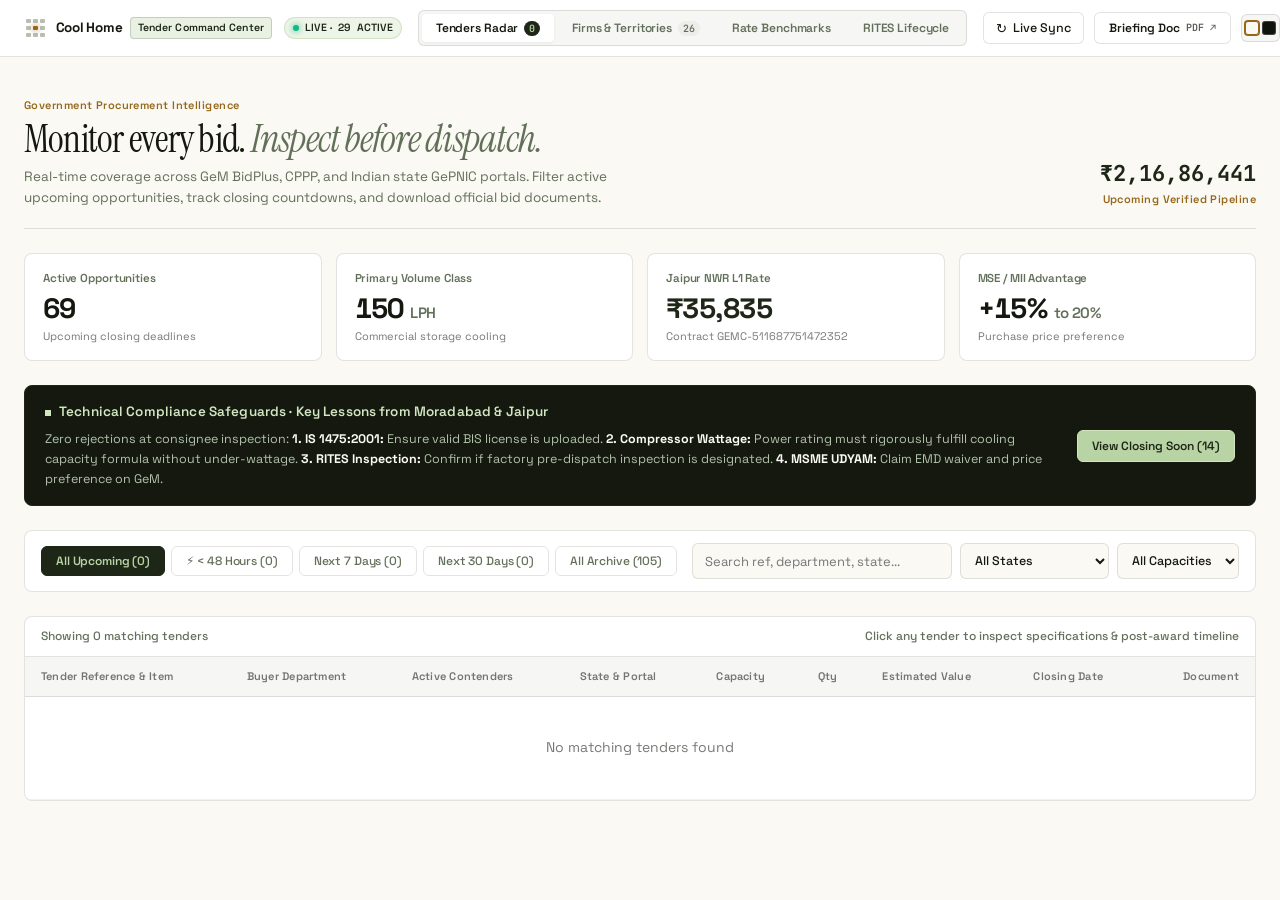
==== index.html @ cd1987ab "feat: add Americ, Sunrise, Sunrian, Thor, Hiance, and Bluescent OEM competitor profiles and awards" ====
<!doctype html>
<html lang="en" data-theme="light">
<head>
<meta charset="utf-8">
<meta name="viewport" content="width=device-width, initial-scale=1">
<title>Fresco Casa · Water Cooler Tender & Competitor Command Center</title>
<link rel="preconnect" href="https://fonts.googleapis.com">
<link rel="preconnect" href="https://fonts.gstatic.com" crossorigin>
<link href="https://fonts.googleapis.com/css2?family=Instrument+Serif:ital@0;1&family=JetBrains+Mono:wght@400;500;600;700&family=Space+Grotesk:wght@300;400;500;600;700&display=swap" rel="stylesheet">
<style>
:root {
  --forest-950: #14180f;
  --forest: #1e2618;
  --forest-accent: #27341e;
  --sage: #b8d4a4;
  --sage-bright: #d2e6c2;
  --sage-dim: #8fb07c;
  --paper: #faf9f4;
  --card: #ffffff;
  --ink-paper: #14180f;
  --grey-paper: #627059;
  --amber: #96671a;
  --amber-warm: #b88224;
  
  --surface: var(--paper);
  --panel: var(--card);
  --panel-elevated: #f4f3ec;
  --inset: rgba(27, 32, 21, 0.04);
  --ink: var(--ink-paper);
  --grey: var(--grey-paper);
  --faint: rgba(20, 24, 15, 0.58);
  --hairline: rgba(27, 32, 21, 0.12);
  --hairline-soft: rgba(27, 32, 21, 0.06);
  --solid: var(--forest);
  --on-solid: var(--sage);
  --accent: var(--sage);
  --on-accent: var(--forest);
  --attention: var(--amber);
  
  --font-sans: 'Space Grotesk', system-ui, -apple-system, sans-serif;
  --font-mono: 'JetBrains Mono', ui-monospace, monospace;
  --font-serif: 'Instrument Serif', Georgia, serif;
}

[data-theme="dark"] {
  --deep-0: #0e130c;
  --deep-1: #151b12;
  --deep-2: #1b2217;
  --ink-dark: #faf9f4;
  --grey-dark: #b2c2ab;
  
  --surface: var(--deep-0);
  --panel: var(--deep-1);
  --panel-elevated: var(--deep-2);
  --inset: rgba(250, 249, 244, 0.04);
  --ink: var(--ink-dark);
  --grey: var(--grey-dark);
  --faint: rgba(250, 249, 244, 0.60);
  --hairline: rgba(184, 212, 164, 0.15);
  --hairline-soft: rgba(184, 212, 164, 0.08);
  --solid: var(--sage-bright);
  --on-solid: var(--forest-950);
  --accent: var(--sage);
  --on-accent: var(--forest);
}

* { box-sizing: border-box; margin: 0; padding: 0; }
html {
  -webkit-text-size-adjust: 100%;
}
body {
  background: var(--surface);
  color: var(--ink);
  font-family: var(--font-sans);
  font-size: 14px;
  line-height: 1.55;
  -webkit-font-smoothing: antialiased;
  -moz-osx-font-smoothing: grayscale;
}

.mono { font-family: var(--font-mono); }
.serif { font-family: var(--font-serif); }
.num { font-variant-numeric: tabular-nums; }

/* Top Header Rail */
.rail {
  display: flex;
  align-items: center;
  justify-content: space-between;
  min-height: 56px;
  padding: 10px 24px;
  background: var(--panel);
  border-bottom: 1px solid var(--hairline);
  position: sticky;
  top: 0;
  z-index: 40;
  gap: 16px;
}
.rail-left {
  display: flex;
  align-items: center;
  gap: 12px;
  flex-shrink: 0;
}
.brand {
  display: inline-flex;
  align-items: center;
  gap: 9px;
  text-decoration: none;
  color: inherit;
}
.cluster {
  display: grid;
  grid-template-columns: repeat(3, 4.5px);
  grid-template-rows: repeat(3, 4.5px);
  gap: 2.5px;
  padding: 2px;
}
.cluster i {
  display: block;
  width: 4.5px;
  height: 4.5px;
  background: var(--grey);
  border-radius: 1px;
  opacity: 0.45;
}
.cluster i.hot {
  background: var(--amber);
  opacity: 1;
  box-shadow: 0 0 6px var(--amber);
}
.brand-headings {
  display: flex;
  align-items: center;
  gap: 7px;
}
.brand-title {
  font-family: var(--font-sans);
  font-weight: 700;
  font-size: 13.5px;
  letter-spacing: -0.015em;
  color: var(--ink);
  white-space: nowrap;
}
.brand-pill {
  font-family: var(--font-sans);
  font-weight: 600;
  font-size: 10.5px;
  color: var(--forest);
  background: rgba(184, 212, 164, 0.32);
  border: 1px solid rgba(30, 38, 24, 0.18);
  padding: 2px 7px;
  border-radius: 4px;
  letter-spacing: 0.01em;
  white-space: nowrap;
}
[data-theme="dark"] .brand-pill {
  color: var(--sage-bright);
  background: rgba(184, 212, 164, 0.15);
  border-color: rgba(184, 212, 164, 0.30);
}
.live-pill {
  display: inline-flex;
  align-items: center;
  gap: 6px;
  font-family: var(--font-sans);
  font-weight: 600;
  font-size: 10.5px;
  color: var(--forest);
  background: rgba(184, 212, 164, 0.25);
  border: 1px solid rgba(184, 212, 164, 0.50);
  padding: 2px 8px;
  border-radius: 12px;
  letter-spacing: 0.02em;
  white-space: nowrap;
}
[data-theme="dark"] .live-pill {
  color: var(--sage-bright);
  background: rgba(184, 212, 164, 0.12);
  border-color: rgba(184, 212, 164, 0.25);
}
.live-dot {
  width: 6px;
  height: 6px;
  border-radius: 50%;
  background: #10B981;
  box-shadow: 0 0 6px #10B981;
  display: inline-block;
  animation: pulse-dot 2s infinite ease-in-out;
}
@keyframes pulse-dot {
  0%, 100% { opacity: 1; transform: scale(1); }
  50% { opacity: 0.4; transform: scale(0.85); }
}

/* Nav Tabs */
.nav-tabs {
  display: flex;
  align-items: center;
  gap: 4px;
  background: var(--inset);
  padding: 3px;
  border: 1px solid var(--hairline);
  border-radius: 6px;
}
.nav-tab {
  padding: 6px 14px;
  font-family: var(--font-sans);
  font-weight: 600;
  font-size: 12px;
  border: none;
  background: transparent;
  color: var(--grey);
  cursor: pointer;
  letter-spacing: -0.01em;
  border-radius: 4px;
  transition: all 0.15s ease;
  white-space: nowrap;
  display: inline-flex;
  align-items: center;
  gap: 6px;
}
.nav-tab:hover {
  color: var(--ink);
}
.nav-tab.active {
  background: var(--panel);
  color: var(--ink);
  box-shadow: 0 1px 3px rgba(0,0,0,0.06);
}
.tab-count {
  font-family: var(--font-mono);
  font-size: 10px;
  padding: 1px 5px;
  border-radius: 10px;
  background: var(--inset);
  color: var(--grey);
  font-weight: 600;
}
.nav-tab.active .tab-count {
  background: var(--solid);
  color: var(--on-solid);
}

.rail-right {
  display: flex;
  align-items: center;
  gap: 10px;
  flex-shrink: 0;
}
.theme-toggle {
  display: inline-flex;
  align-items: center;
  gap: 3px;
  padding: 3px;
  background: var(--inset);
  border: 1px solid var(--hairline);
  border-radius: 6px;
  cursor: pointer;
  height: 28px;
}
.theme-toggle .swatch {
  width: 14px;
  height: 14px;
  border-radius: 3px;
  border: 1px solid transparent;
  transition: all 0.15s ease;
}
.theme-toggle .swatch-light { background: #FAF9F4; border-color: rgba(27,32,21,0.2); }
.theme-toggle .swatch-dark { background: #0E130C; border-color: rgba(250,249,244,0.2); }
[data-theme="light"] .theme-toggle .swatch-light { border-color: var(--amber); box-shadow: 0 0 0 1px var(--amber); }
[data-theme="dark"] .theme-toggle .swatch-dark { border-color: var(--amber); box-shadow: 0 0 0 1px var(--amber); }

/* Main Container */
.container {
  max-width: 1440px;
  margin: 0 auto;
  padding: 24px;
  display: grid;
  gap: 24px;
}

/* Hero Section */
.hero {
  display: flex;
  align-items: flex-end;
  justify-content: space-between;
  border-bottom: 1px solid var(--hairline);
  padding: 16px 0 20px;
  gap: 20px;
}
.hero-copy {
  max-width: 720px;
}
.hero-eyebrow {
  font-family: var(--font-sans);
  font-size: 11px;
  font-weight: 600;
  letter-spacing: 0.04em;
  color: var(--amber);
  margin-bottom: 6px;
  display: flex;
  align-items: center;
  gap: 8px;
}
.eyebrow {
  font-family: var(--font-sans);
  font-size: 11px;
  font-weight: 600;
  letter-spacing: 0.04em;
  color: var(--amber);
}
.headline {
  font-family: var(--font-serif);
  font-weight: 400;
  font-size: clamp(26px, 3.8vw, 38px);
  line-height: 1.12;
  letter-spacing: -0.02em;
  color: var(--ink);
  margin-bottom: 6px;
}
.headline em {
  font-style: italic;
  color: var(--grey);
}
.hero-sub {
  font-family: var(--font-sans);
  font-size: 13.5px;
  color: var(--grey);
  line-height: 1.55;
  max-width: 66ch;
}
.hero-pipeline-box {
  background: var(--panel);
  border: 1px solid var(--hairline);
  padding: 12px 18px;
  border-radius: 8px;
  text-align: right;
  min-width: 200px;
  display: grid;
  gap: 3px;
  flex-shrink: 0;
}
.pipeline-val {
  font-family: var(--font-sans);
  font-size: 22px;
  font-weight: 700;
  letter-spacing: -0.02em;
  color: var(--forest);
}
[data-theme="dark"] .pipeline-val {
  color: var(--sage-bright);
}
.pipeline-label {
  font-family: var(--font-sans);
  font-size: 11px;
  font-weight: 600;
  color: var(--grey);
  letter-spacing: 0.02em;
}

/* KPI Quad */
.kpis {
  display: grid;
  grid-template-columns: repeat(4, 1fr);
  gap: 14px;
}
.kpi {
  background: var(--panel);
  border: 1px solid var(--hairline);
  border-radius: 8px;
  padding: 16px 18px;
  display: grid;
  gap: 5px;
  transition: transform 0.15s ease, border-color 0.15s ease;
}
.kpi:hover {
  border-color: rgba(27, 32, 21, 0.25);
}
[data-theme="dark"] .kpi:hover {
  border-color: rgba(184, 212, 164, 0.35);
}
.kpi-val {
  font-family: var(--font-sans);
  font-weight: 700;
  font-size: clamp(22px, 2.5vw, 28px);
  line-height: 1.1;
  letter-spacing: -0.02em;
  color: var(--ink);
}
.kpi-label {
  font-family: var(--font-sans);
  font-weight: 600;
  font-size: 11.5px;
  color: var(--grey);
  letter-spacing: -0.01em;
}
.kpi-sub {
  font-family: var(--font-sans);
  font-size: 11px;
  color: var(--faint);
  line-height: 1.4;
}

/* Technical Safeguard Band (Field Notes Island) */
.island {
  background: var(--forest-950);
  color: var(--ink-dark);
  border: 1px solid var(--forest);
  border-radius: 8px;
  padding: 16px 20px;
  display: grid;
  grid-template-columns: 1fr auto;
  align-items: center;
  gap: 18px;
}
.island-title {
  font-family: var(--font-sans);
  font-weight: 600;
  font-size: 13.5px;
  letter-spacing: 0.01em;
  color: var(--sage-bright);
  display: flex;
  align-items: center;
  gap: 8px;
}
.island-text {
  font-size: 12.5px;
  color: var(--grey-dark);
  margin-top: 6px;
  line-height: 1.6;
}
.island-text strong {
  color: var(--ink-dark);
}

/* Filter Bar */
.filter-bar {
  display: flex;
  flex-wrap: wrap;
  align-items: center;
  justify-content: space-between;
  gap: 12px;
  background: var(--panel);
  border: 1px solid var(--hairline);
  border-radius: 8px;
  padding: 12px 16px;
}
.chips {
  display: flex;
  flex-wrap: wrap;
  align-items: center;
  gap: 6px;
}
.chip {
  background: transparent;
  border: 1px solid var(--hairline);
  color: var(--grey);
  font-family: var(--font-sans);
  font-weight: 500;
  font-size: 12px;
  padding: 6px 14px;
  border-radius: 6px;
  cursor: pointer;
  letter-spacing: -0.01em;
  transition: all 0.15s ease;
  white-space: nowrap;
}
.chip:hover {
  border-color: var(--ink);
  color: var(--ink);
}
.chip.active {
  background: var(--solid);
  color: var(--on-solid);
  border-color: var(--solid);
  font-weight: 600;
}
.inputs {
  display: flex;
  align-items: center;
  gap: 8px;
}
.search-input {
  height: 36px;
  width: 260px;
  padding: 0 12px;
  font-family: var(--font-sans);
  font-size: 13px;
  border: 1px solid var(--hairline);
  border-radius: 6px;
  background: var(--surface);
  color: var(--ink);
  transition: border-color 0.15s;
}
.search-input:focus {
  outline: none;
  border-color: var(--forest);
  box-shadow: 0 0 0 2px rgba(30, 38, 24, 0.12);
}
.select-input {
  height: 36px;
  padding: 0 10px;
  font-family: var(--font-sans);
  font-size: 12.5px;
  font-weight: 500;
  border: 1px solid var(--hairline);
  border-radius: 6px;
  background: var(--surface);
  color: var(--ink);
}

/* Tables with Mobile Horizontal Scroll */
.table-panel {
  background: var(--panel);
  border: 1px solid var(--hairline);
  border-radius: 8px;
  overflow: hidden;
}
.table-head-info {
  display: flex;
  align-items: center;
  justify-content: space-between;
  padding: 10px 16px;
  border-bottom: 1px solid var(--hairline);
  font-family: var(--font-sans);
  font-weight: 500;
  font-size: 12px;
  color: var(--grey);
  gap: 10px;
  flex-wrap: wrap;
}
.table-scroll {
  width: 100%;
  overflow-x: auto;
  -webkit-overflow-scrolling: touch;
}
table {
  width: 100%;
  border-collapse: collapse;
  text-align: left;
  min-width: 860px;
}
th {
  font-family: var(--font-sans);
  font-weight: 600;
  font-size: 11px;
  letter-spacing: 0.02em;
  color: var(--faint);
  padding: 11px 16px;
  border-bottom: 1px solid var(--hairline);
  background: var(--inset);
  white-space: nowrap;
}
td {
  padding: 12px 16px;
  border-bottom: 1px solid var(--hairline-soft);
  vertical-align: middle;
  font-size: 13px;
  color: var(--ink);
}
tr:hover td {
  background: var(--inset);
}
.bid-cell {
  display: grid;
  gap: 3px;
}
.bid-no {
  font-family: var(--font-mono);
  font-weight: 600;
  font-size: 12px;
  color: var(--ink);
}
.bid-title {
  color: var(--grey);
  font-size: 12px;
  max-width: 320px;
  white-space: nowrap;
  overflow: hidden;
  text-overflow: ellipsis;
}
.dept-cell {
  max-width: 200px;
  white-space: nowrap;
  overflow: hidden;
  text-overflow: ellipsis;
  font-weight: 500;
}
.firms-cell {
  display: flex;
  flex-wrap: wrap;
  gap: 4px;
  align-items: center;
  max-width: 220px;
}
.firm-chip {
  display: inline-flex;
  align-items: center;
  gap: 3px;
  padding: 2.5px 6px;
  border-radius: 4px;
  font-size: 10.5px;
  font-weight: 500;
  line-height: 1.2;
  white-space: nowrap;
}
.firm-chip.firm-favored {
  background: var(--sage);
  color: var(--forest);
  border: 1px solid rgba(30, 38, 24, 0.25);
  font-weight: 600;
}
.firm-chip.firm-oem {
  background: var(--surface);
  color: var(--ink);
  border: 1px solid var(--border);
}
.firm-chip.firm-dealer {
  background: rgba(168, 116, 29, 0.12);
  color: var(--amber);
  border: 1px solid rgba(168, 116, 29, 0.3);
}
.badge {
  display: inline-flex;
  align-items: center;
  font-family: var(--font-sans);
  font-weight: 600;
  font-size: 10.5px;
  padding: 3px 8px;
  border-radius: 4px;
  border: 1px solid var(--hairline);
  letter-spacing: 0.01em;
}
.badge-urgent {
  background: var(--amber);
  color: #ffffff;
  border-color: var(--amber);
}
.badge-oem {
  background: var(--solid);
  color: var(--on-solid);
}
.badge-dealer {
  background: var(--inset);
  color: var(--grey);
  border-color: var(--hairline);
}

/* Sections */
.content-section { display: grid; gap: 24px; }
.content-section.hidden { display: none; }

/* Rate Analysis Matrix */
.rate-grid {
  display: grid;
  grid-template-columns: 2fr 1fr;
  gap: 20px;
}
.rate-card {
  background: var(--panel);
  border: 1px solid var(--hairline);
  border-radius: 8px;
  padding: 20px;
  display: grid;
  gap: 16px;
}
.rate-hero-num {
  font: 700 32px/1 var(--font-sans);
  letter-spacing: -0.02em;
  color: var(--forest);
}
[data-theme="dark"] .rate-hero-num {
  color: var(--sage-bright);
}
.rate-formula {
  background: var(--inset);
  padding: 10px 14px;
  font: 400 12.5px var(--font-mono);
  border-left: 2px solid var(--amber);
  color: var(--grey);
}

/* Rate Calculator */
.calc-box {
  display: grid;
  gap: 12px;
  background: var(--inset);
  border: 1px solid var(--hairline);
  border-radius: 8px;
  padding: 16px;
  margin-top: 12px;
}
.calc-field {
  display: grid;
  gap: 5px;
}
.calc-field label {
  font-family: var(--font-sans);
  font-size: 11.5px;
  font-weight: 600;
  color: var(--grey);
}
.calc-field select,
.calc-field input {
  height: 36px;
  padding: 0 10px;
  font-family: var(--font-sans);
  font-size: 13px;
  font-weight: 500;
  border: 1px solid var(--hairline);
  border-radius: 6px;
  background: var(--panel);
  color: var(--ink);
  width: 100%;
}
.calc-field select:focus,
.calc-field input:focus {
  outline: none;
  border-color: var(--forest);
  box-shadow: 0 0 0 2px rgba(30, 38, 24, 0.12);
}

/* Card Panels */
.card-panel {
  background: var(--panel);
  border: 1px solid var(--hairline);
  border-radius: 8px;
  padding: 20px;
  display: grid;
  gap: 16px;
}

/* Firms Cards & Competitor Intelligence */
.firms-grid {
  display: grid;
  grid-template-columns: repeat(auto-fill, minmax(340px, 1fr));
  gap: 18px;
  margin-bottom: 24px;
}
.firm-card {
  background: var(--panel);
  border: 1px solid var(--hairline);
  border-radius: 8px;
  padding: 18px 20px;
  display: flex;
  flex-direction: column;
  gap: 12px;
  transition: transform 0.15s ease, box-shadow 0.15s ease, border-color 0.15s ease;
  position: relative;
}
.firm-card:hover {
  border-color: var(--sage-dim);
  box-shadow: 0 4px 18px rgba(30, 38, 24, 0.08);
  transform: translateY(-2px);
}
.firm-card.firm-card-favored {
  background: linear-gradient(180deg, rgba(184, 212, 164, 0.14) 0%, var(--panel) 100%);
  border: 1.5px solid var(--forest);
}
.firm-card.firm-card-dealer {
  border-left: 4px solid var(--amber);
}
.firm-card.firm-card-oem {
  border-left: 4px solid var(--forest);
}
.firm-header {
  display: flex;
  justify-content: space-between;
  align-items: flex-start;
  gap: 12px;
}
.firm-name {
  font-family: var(--font-sans);
  font-weight: 700;
  font-size: 15.5px;
  color: var(--ink);
  line-height: 1.3;
}
.firm-rate-banner {
  display: flex;
  justify-content: space-between;
  align-items: center;
  padding: 8px 12px;
  background: var(--inset);
  border-radius: 6px;
  font-size: 12px;
}
.firm-meta {
  display: grid;
  grid-template-columns: 1fr 1fr;
  gap: 10px;
  padding: 10px 0;
  border-top: 1px solid var(--hairline-soft);
  border-bottom: 1px solid var(--hairline-soft);
  font-family: var(--font-sans);
  font-size: 12px;
}
.firm-stat-box { display: grid; gap: 2px; }
.firm-stat-label { font-size: 10px; color: var(--faint); font-weight: 600; text-transform: uppercase; letter-spacing: 0.06em; }
.firm-stat-val { font-weight: 700; color: var(--ink); font-size: 13.5px; }
.firm-strategy {
  background: var(--inset);
  padding: 10px 12px;
  border-radius: 6px;
  font-size: 12px;
  line-height: 1.5;
  color: var(--ink);
  border-left: 3px solid var(--forest);
}
.firm-territory-pills {
  display: flex;
  flex-wrap: wrap;
  gap: 4px;
  align-items: center;
}
.firm-territory-pill {
  font-family: var(--font-mono);
  font-size: 10px;
  padding: 2px 6px;
  background: rgba(30, 38, 24, 0.06);
  border-radius: 3px;
  color: var(--grey);
}

/* Execution Timeline */
.timeline-stepper { display: grid; gap: 12px; }
.timeline-step {
  display: grid;
  grid-template-columns: 36px 1fr 140px;
  gap: 14px;
  align-items: start;
  background: var(--panel);
  border: 1px solid var(--hairline);
  border-radius: 8px;
  padding: 16px 20px;
}
.timeline-step.active { border-left: 4px solid var(--solid); }
.timeline-step.completed { border-left: 4px solid var(--sage-dim); }
.step-num {
  width: 32px;
  height: 32px;
  background: var(--inset);
  border: 1px solid var(--hairline);
  border-radius: 6px;
  color: var(--ink);
  display: grid;
  place-items: center;
  font-family: var(--font-sans);
  font-weight: 700;
  font-size: 12px;
}
.step-main { display: grid; gap: 4px; }
.step-title { font-family: var(--font-sans); font-weight: 600; font-size: 14px; color: var(--ink); }
.step-desc { font-size: 12.5px; color: var(--grey); line-height: 1.5; }
.step-docs { display: flex; flex-wrap: wrap; gap: 6px; margin-top: 4px; }
.doc-pill { font-family: var(--font-sans); font-weight: 500; font-size: 10.5px; padding: 2px 8px; background: var(--inset); border: 1px solid var(--hairline); border-radius: 4px; color: var(--faint); }
.step-side { text-align: right; display: grid; gap: 2px; align-content: start; }
.step-days { font-family: var(--font-mono); font-weight: 700; font-size: 12px; color: var(--forest); }
.step-status { font-family: var(--font-sans); font-weight: 600; font-size: 11px; }

/* Buttons */
.btn {
  display: inline-flex;
  align-items: center;
  justify-content: center;
  gap: 6px;
  height: 32px;
  padding: 0 14px;
  font-family: var(--font-sans);
  font-weight: 600;
  font-size: 12px;
  border: 1px solid var(--hairline);
  border-radius: 6px;
  background: transparent;
  color: var(--ink);
  cursor: pointer;
  text-decoration: none;
  white-space: nowrap;
  transition: all 0.15s ease;
}
.btn:hover { border-color: var(--ink); }
.btn-solid {
  background: var(--solid);
  color: var(--on-solid);
  border-color: var(--solid);
}
.btn-outline {
  background: var(--panel);
  color: var(--ink);
  border-color: var(--hairline);
}
.btn-outline:hover {
  background: var(--inset);
}

/* Modal */
.modal-overlay {
  position: fixed;
  inset: 0;
  background: rgba(14, 19, 12, 0.75);
  backdrop-filter: blur(4px);
  z-index: 100;
  display: grid;
  place-items: center;
  padding: 20px;
}
.modal-overlay.hidden { display: none; }
.inspector {
  background: var(--panel);
  border: 1px solid var(--hairline);
  border-radius: 10px;
  width: 100%;
  max-width: 680px;
  box-shadow: 0 24px 48px rgba(0,0,0,0.25);
  display: grid;
  overflow: hidden;
}
.ins-head {
  padding: 16px 22px;
  border-bottom: 1px solid var(--hairline);
  display: flex;
  align-items: center;
  justify-content: space-between;
}
.ins-body {
  padding: 22px;
  display: grid;
  gap: 18px;
  max-height: 75vh;
  overflow-y: auto;
}
.kv-table { display: grid; }
.kv-row { display: flex; justify-content: space-between; align-items: center; min-height: 34px; padding: 4px 0; border-bottom: 1px solid var(--hairline-soft); font-size: 12.5px; }
.kv-k { color: var(--faint); font-weight: 500; font-size: 11px; }
.kv-v { font-weight: 600; color: var(--ink); font-family: var(--font-mono); }
.ins-checklist { background: var(--inset); border: 1px solid var(--hairline); border-radius: 6px; padding: 14px 16px; font-size: 12px; }
.ins-checklist ul { list-style: none; margin-top: 8px; display: grid; gap: 6px; }
.ins-foot { padding: 16px 22px; border-top: 1px solid var(--hairline); display: flex; justify-content: space-between; align-items: center; }

/* Responsive Breakpoints (Mobile Friendly) */
@media (max-width: 1024px) {
  .container { padding: 18px; }
  .kpis { grid-template-columns: repeat(2, 1fr); }
  .rate-grid { grid-template-columns: 1fr; }
}

@media (max-width: 820px) {
  .rail {
    display: grid;
    grid-template-columns: 1fr auto;
    grid-template-areas: "brand actions" "tabs tabs";
    align-items: center;
    height: auto;
    padding: 10px 14px;
    gap: 10px;
    position: static;
  }
  .rail-left {
    grid-area: brand;
    gap: 8px;
    overflow: hidden;
  }
  .rail-right {
    grid-area: actions;
    gap: 8px;
  }
  .nav-tabs {
    grid-area: tabs;
    width: 100%;
    overflow-x: auto;
    -webkit-overflow-scrolling: touch;
    scrollbar-width: none;
    padding: 3px;
    justify-content: flex-start;
  }
  .nav-tabs::-webkit-scrollbar { display: none; }
  .nav-tab {
    flex-shrink: 0;
    padding: 7px 12px;
    font-size: 12px;
  }
  .hero {
    flex-direction: column;
    align-items: flex-start;
    gap: 14px;
    padding-bottom: 16px;
  }
  .hero-pipeline-box {
    width: 100%;
    text-align: left;
  }
  .filter-bar {
    flex-direction: column;
    align-items: stretch;
    gap: 12px;
    padding: 12px;
  }
  .chips {
    overflow-x: auto;
    -webkit-overflow-scrolling: touch;
    flex-wrap: nowrap;
    padding-bottom: 4px;
    scrollbar-width: none;
  }
  .chips::-webkit-scrollbar { display: none; }
  .chip { flex-shrink: 0; }
  .inputs {
    flex-direction: column;
    width: 100%;
    gap: 8px;
  }
  .search-input {
    width: 100%;
    height: 40px;
    font-size: 14px;
  }
  .select-input {
    width: 100%;
    height: 40px;
    font-size: 14px;
  }
  .island {
    grid-template-columns: 1fr;
    padding: 14px 16px;
    gap: 12px;
  }
  .timeline-step {
    grid-template-columns: 32px 1fr;
    gap: 10px;
    padding: 14px;
  }
  .step-side {
    grid-column: 2;
    text-align: left;
    margin-top: 6px;
    display: flex;
    align-items: center;
    gap: 10px;
  }
  .modal-overlay {
    padding: 12px;
  }
  .inspector {
    max-height: 90vh;
  }
  .ins-body {
    padding: 16px;
    gap: 14px;
  }
  .firms-grid {
    grid-template-columns: 1fr;
  }
}

@media (max-width: 480px) {
  .container { padding: 10px; gap: 16px; }
  .brand-pill { display: none; }
  .btn-briefing span:first-child { display: none; }
  .btn-briefing { padding: 0 8px; }
  .live-pill { font-size: 10px; padding: 1px 6px; }
  .kpis {
    grid-template-columns: 1fr 1fr;
    gap: 8px;
  }
  .kpi {
    padding: 10px 12px;
  }
  .kpi-val {
    font-size: 19px;
  }
  .table-head-info {
    padding: 10px 12px;
    font-size: 11px;
  }
  th, td {
    padding: 10px 12px;
    font-size: 12px;
  }
}
</style>
</head>
<body>

  <!-- TOP BAR -->
    <!-- TOP BAR -->
    <!-- TOP BAR -->
  <header class="rail">
    <div class="rail-left">
      <a href="./index.html" class="brand" aria-label="Cool Home Command Center">
        <span class="cluster" aria-hidden="true">
          <i></i><i></i><i></i>
          <i></i><i class="hot"></i><i></i>
          <i></i><i></i><i></i>
        </span>
        <div class="brand-headings">
          <span class="brand-title">Cool Home</span>
          <span class="brand-pill">Tender Command Center</span>
        </div>
      </a>
      <span class="live-pill" id="live-status-pill"><span class="live-dot"></span> LIVE · <span id="live-bids-count">29</span> ACTIVE</span>
    </div>

    <!-- MAIN NAVIGATION TABS -->
    <nav class="nav-tabs" aria-label="Navigation Views">
      <button onclick="switchView('radar')" id="tab-radar" class="nav-tab active">Tenders Radar <span class="tab-count" id="tab-radar-count">29</span></button>
      <button onclick="switchView('firms')" id="tab-firms" class="nav-tab">Firms &amp; Territories <span class="tab-count" id="tab-firms-count">26</span></button>
      <button onclick="switchView('rates')" id="tab-rates" class="nav-tab">Rate Benchmarks</button>
      <button onclick="switchView('lifecycle')" id="tab-lifecycle" class="nav-tab">RITES Lifecycle</button>
    </nav>

    <div class="rail-right">
      <button onclick="refreshDataLive()" class="btn btn-outline btn-refresh" id="btn-refresh" title="Check for live tender updates" style="gap:6px; padding:6px 12px; font-size:12.5px; font-weight:500;">
        <span id="refresh-icon" style="display:inline-block; font-size:13px; line-height:1; transition:transform 0.6s cubic-bezier(0.4, 0, 0.2, 1);">↻</span>
        <span id="refresh-label">Live Sync</span>
      </button>
      <a href="./briefing.html" class="btn btn-outline btn-briefing" style="gap:6px;">
        <span>Briefing Doc</span>
        <span class="mono" style="font-size:10px; opacity:0.7;">PDF ↗</span>
      </a>
      <button onclick="toggleTheme()" class="theme-toggle" aria-label="Toggle light/dark theme" title="Toggle theme">
        <span class="swatch swatch-light"></span>
        <span class="swatch swatch-dark"></span>
      </button>
    </div>
  </header>

  <main class="container">

    <!-- VIEW 1: TENDERS RADAR -->
    <div id="view-radar" class="content-section">

      <section class="hero">
        <div>
          <div class="eyebrow" style="margin-bottom: 4px;">Government Procurement Intelligence</div>
          <h1 class="headline">Monitor every bid. <em>Inspect before dispatch.</em></h1>
          <p class="hero-sub">
            Real-time coverage across GeM BidPlus, CPPP, and Indian state GePNIC portals. Filter active upcoming opportunities, track closing countdowns, and download official bid documents.
          </p>
        </div>
        <div style="text-align: right;">
          <div class="mono" id="hero-pipeline-val" style="font-size: 22px; font-weight: 700; color: var(--forest);">
            ₹2,16,86,441
          </div>
          <div class="eyebrow">Upcoming Verified Pipeline</div>
        </div>
      </section>

      <section class="kpis">
        <div class="kpi">
          <div class="kpi-label">Active Opportunities</div>
          <div class="kpi-val num" id="kpi-open">69</div>
          <div class="kpi-sub">Upcoming closing deadlines</div>
        </div>
        <div class="kpi">
          <div class="kpi-label">Primary Volume Class</div>
          <div class="kpi-val"><span class="num">150</span> <span style="font-size:15px; font-weight:600; color:var(--grey)">LPH</span></div>
          <div class="kpi-sub">Commercial storage cooling</div>
        </div>
        <div class="kpi">
          <div class="kpi-label">Jaipur NWR L1 Rate</div>
          <div class="kpi-val num" style="color:var(--forest)">₹35,835</div>
          <div class="kpi-sub">Contract GEMC-511687751472352</div>
        </div>
        <div class="kpi">
          <div class="kpi-label">MSE / MII Advantage</div>
          <div class="kpi-val"><span class="num">+15%</span> <span style="font-size:15px; font-weight:600; color:var(--grey)">to 20%</span></div>
          <div class="kpi-sub">Purchase price preference</div>
        </div>
      </section>

      <section class="island" data-theme="dark">
        <div>
          <div class="island-title">
            <span style="display:inline-block; width:6px; height:6px; background:var(--sage-bright);"></span>
            Technical Compliance Safeguards · Key Lessons from Moradabad &amp; Jaipur
          </div>
          <div class="island-text">
            Zero rejections at consignee inspection: 
            <strong>1. IS 1475:2001:</strong> Ensure valid BIS license is uploaded. 
            <strong>2. Compressor Wattage:</strong> Power rating must rigorously fulfill cooling capacity formula without under-wattage. 
            <strong>3. RITES Inspection:</strong> Confirm if factory pre-dispatch inspection is designated. 
            <strong>4. MSME UDYAM:</strong> Claim EMD waiver and price preference on GeM.
          </div>
        </div>
        <div>
          <button onclick="setTimelineFilter('urgent')" class="btn btn-solid" style="background:var(--sage); color:var(--forest);">
            View Closing Soon (14)
          </button>
        </div>
      </section>

      <section class="filter-bar">
        <div class="chips" id="chips">
          <button onclick="setTimelineFilter('upcoming')" id="chip-upcoming" class="chip active">All Upcoming (<span id="cnt-upcoming">29</span>)</button>
          <button onclick="setTimelineFilter('urgent')" id="chip-urgent" class="chip">⚡ &lt; 48 Hours (<span id="cnt-urgent">10</span>)</button>
          <button onclick="setTimelineFilter('week')" id="chip-week" class="chip">Next 7 Days (<span id="cnt-week">20</span>)</button>
          <button onclick="setTimelineFilter('month')" id="chip-month" class="chip">Next 30 Days (<span id="cnt-month">29</span>)</button>
          <button onclick="setTimelineFilter('all')" id="chip-all" class="chip">All Archive (<span id="cnt-all">105</span>)</button>
        </div>

        <div class="inputs">
          <input type="text" id="search-input" placeholder="Search ref, department, state..." class="search-input">
          <select id="filter-state" class="select-input">
            <option value="">All States</option>
          </select>
          <select id="filter-cap" class="select-input">
            <option value="">All Capacities</option>
          </select>
        </div>
      </section>

      <section class="table-panel">
        <div class="table-head-info">
          <span id="result-summary">Showing 69 active tenders</span>
          <span>Click any tender to inspect specifications &amp; post-award timeline</span>
        </div>
        <div class="table-scroll"><table>
          <thead>
            <tr>
              <th>Tender Reference &amp; Item</th>
              <th>Buyer Department</th>
              <th>Active Contenders</th>
              <th>State &amp; Portal</th>
              <th>Capacity</th>
              <th>Qty</th>
              <th>Estimated Value</th>
              <th>Closing Date</th>
              <th style="text-align: right;">Document</th>
            </tr>
          </thead>
          <tbody id="tender-table-body">
            <!-- Rendered via JS -->
          </tbody>
        </table></div>
      </section>

    </div>

    <!-- VIEW 2: FIRMS & TERRITORY RADAR (THE POWER COMPETITOR VIEW) -->
    <div id="view-firms" class="content-section hidden">
      
      <section class="hero">
        <div>
          <div class="eyebrow" style="margin-bottom: 4px;">Competitive Footprint &amp; Territory Mapping</div>
          <h1 class="headline">Know who is active where. <em>Displace the middlemen.</em></h1>
          <p class="hero-sub">
            Track major OEMs (Voltas, Blue Star, Usha, Cool Home) and regional authorized dealers across Indian Railways, Defence, and State Departments. Identify where dealers charge trader markups and win directly as an OEM.
          </p>
        </div>
        <div style="text-align: right;">
          <div class="mono" style="font-size: 22px; font-weight: 700; color: var(--forest);">
            ₹10,31,76,000
          </div>
          <div class="eyebrow">Tracked Awards Volume (2,939 Units · 59 Wins)</div>
        </div>
      </section>

      <!-- Competitor KPIs -->
      <section class="kpis">
        <div class="kpi">
          <div class="kpi-label">Active Competitors</div>
          <div class="kpi-val mono" id="kpi-firms-count">26 Brands</div>
          <div class="kpi-sub">22 OEMs &middot; 4 Regional Dealers</div>
        </div>
        <div class="kpi">
          <div class="kpi-label">Territory Coverage</div>
          <div class="kpi-val mono">12 States / Zones</div>
          <div class="kpi-sub">Pan-India Railways &amp; Municipalities</div>
        </div>
        <div class="kpi">
          <div class="kpi-label">Cool Home Direct OEM Rate</div>
          <div class="kpi-val mono" style="color:var(--forest);">₹35,835</div>
          <div class="kpi-sub">150L Standard (Factory Direct)</div>
        </div>
        <div class="kpi">
          <div class="kpi-label">Dealer Price Inflation</div>
          <div class="kpi-val mono" style="color:var(--amber);">+15% to 22%</div>
          <div class="kpi-sub">Trader margin opportunity to undercut</div>
        </div>
      </section>

      <!-- Firm Filter Bar -->
      <section class="filter-bar">
        <div class="chips" id="firm-channel-chips">
          <button onclick="setFirmChannelFilter('')" id="chip-channel-all" class="chip active">All Brands (26)</button>
          <button onclick="setFirmChannelFilter('OEM')" id="chip-channel-oem" class="chip">🏢 OEM Manufacturers (22)</button>
          <button onclick="setFirmChannelFilter('Authorized Dealer')" id="chip-channel-dealer" class="chip">⚠️ Regional Dealers (4)</button>
        </div>

        <div class="inputs" style="flex:1;">
          <select id="firm-select" class="select-input" onchange="filterFirms()" style="min-width:260px;">
            <option value="">All Brands (26 Profiles)</option>
            <option value="Cool Home (India) - Fresco Casa">Cool Home (India) - Fresco Casa [OEM - UP Baseline]</option>
            <option value="Americ (Aemric India Innovations)">Americ / Aemric India Innovations [OEM - HR Ambala]</option>
            <option value="Sunrise Aquacoolers (Sunrise Sheet Metal)">Sunrise Aquacoolers / Sheet Metal [OEM - UP Greater Noida]</option>
            <option value="Sanrian International (Sunrian)">Sunrian / Sanrian International [OEM - HR Faridabad]</option>
            <option value="Thor Industries Private Limited">Thor Industries [OEM - HR Faridabad]</option>
            <option value="Hiance Products">Hiance Products [OEM - UP Greater Noida]</option>
            <option value="Bluescent RO Industries">Bluescent RO Industries [OEM - UP Ghaziabad]</option>
            <option value="Voltas Limited">Voltas Limited (Tata Enterprise) [OEM - MH National]</option>
            <option value="Blue Star Limited">Blue Star Limited [OEM - MH National]</option>
            <option value="Usha International">Usha International [OEM - HR National]</option>
            <option value="Eureka Forbes Limited">Eureka Forbes Limited (Forbes Pro) [OEM - KA]</option>
            <option value="Rockwell Industries Limited">Rockwell Industries Limited [OEM - TS South]</option>
            <option value="Middleby Celfrost Innovations">Middleby Celfrost Innovations [OEM - HR]</option>
            <option value="Western Refrigeration Pvt Ltd">Western Refrigeration Pvt Ltd [OEM - GJ]</option>
            <option value="Sidwal Refrigeration Industries">Sidwal Refrigeration Industries [OEM - HR Railways]</option>
            <option value="Atlantis (Marvellous Enterprises)">Atlantis (Marvellous Enterprises) [OEM - UP/NCR]</option>
            <option value="Godrej & Boyce Mfg. Co. Ltd.">Godrej & Boyce Mfg. Co. Ltd. [OEM - MH Conglomerate]</option>
            <option value="Lloyd (Havells India Limited)">Lloyd (Havells India Limited) [OEM - UP/NCR]</option>
            <option value="Kent RO Systems Limited">Kent RO Systems Limited [OEM - UP Purifier]</option>
            <option value="TruFrost Cooling Pvt Ltd">TruFrost Cooling Pvt Ltd [OEM - HR North]</option>
            <option value="Carrier Midea India Pvt Ltd">Carrier Midea India Pvt Ltd [OEM - HR MNC]</option>
            <option value="Amber Enterprises India Ltd">Amber Enterprises India Ltd [OEM - PB Railways]</option>
            <option value="Rajasthan Commercial Enterprises">Rajasthan Commercial Enterprises [Dealer - RJ Reseller]</option>
            <option value="Shree Ram Refrigeration Works">Shree Ram Refrigeration Works [Dealer - UP Local]</option>
            <option value="Western Aircon & Engineering">Western Aircon & Engineering [Dealer - GJ Reseller]</option>
            <option value="Southern Cooling Systems">Southern Cooling Systems [Dealer - TN Reseller]</option>
          </select>

          <select id="firm-state-select" class="select-input" onchange="filterFirms()" style="min-width:180px;">
            <option value="">All Territories (12 States)</option>
            <option value="Rajasthan">Rajasthan (NWR / PWD)</option>
            <option value="Uttar Pradesh">Uttar Pradesh (NR / NCR / Urban)</option>
            <option value="Maharashtra">Maharashtra (WR / Central Rly)</option>
            <option value="Gujarat">Gujarat (GWSSB / GIDC / Civic)</option>
            <option value="Tamil Nadu">Tamil Nadu (SR / TWAD / Civic)</option>
            <option value="Delhi">Delhi (MES / CPWD / Education)</option>
            <option value="Madhya Pradesh">Madhya Pradesh (BHEL / Health)</option>
            <option value="Karnataka">Karnataka (SWR / AIIMS / Tech)</option>
            <option value="Telangana">Telangana (SCR / DRDO Defence)</option>
            <option value="Haryana">Haryana (HSVP / Tech Edu)</option>
            <option value="Punjab">Punjab (RCF / PGIMER Health)</option>
            <option value="Uttarakhand">Uttarakhand (AIIMS / Hill Area)</option>
          </select>

          <select id="firm-type-select" class="select-input" onchange="filterFirms()">
            <option value="">All Channels</option>
            <option value="OEM">OEM Direct</option>
            <option value="Authorized Dealer">Authorized Dealer</option>
          </select>
        </div>
        <div>
          <button onclick="resetFirmFilters()" class="btn">Reset Filters</button>
        </div>
      </section>

      <!-- Competitor Profile Cards -->
      <section class="firms-grid" id="firm-cards-grid">
        <!-- Rendered via JS -->
      </section>

      <!-- Territory Footprint Matrix (Table) -->
      <section class="table-panel">
        <div class="table-head-info">
          <span>Territory Footprint &amp; Displacement Playbook</span>
          <span id="territory-summary">All 12 Monitored States &middot; Direct OEM vs Dealer Margin Displacement</span>
        </div>
        <div class="table-scroll"><table>
          <thead>
            <tr>
              <th>Territory / State</th>
              <th>Active Competitors</th>
              <th>Dominant Channel</th>
              <th>150L Price Band</th>
              <th>Threat Level</th>
              <th>Displacement &amp; Attack Strategy for Fresco Casa</th>
            </tr>
          </thead>
          <tbody id="territory-table-body">
            <!-- Rendered dynamically via JS -->
          </tbody>
        </table></div>
      </section>

      <!-- Historical Awards Log -->
      <section class="table-panel" id="awards-section">
        <div class="table-head-info">
          <span id="awards-title">Historical Contract Awards Ledger (47 Verified Wins Across India)</span>
          <span id="awards-summary">Official records across Indian Railways, Defence &amp; States (&sim;&8.92 Cr Volume)</span>
        </div>
        <div class="table-scroll"><table>
          <thead>
            <tr>
              <th>Award Date &amp; Tender ID</th>
              <th>Winning Firm &amp; Channel</th>
              <th>Buyer Organisation &amp; State</th>
              <th>Capacity</th>
              <th>Qty</th>
              <th>Winning Unit Price</th>
              <th>Total Contract</th>
              <th>Operational Notes</th>
            </tr>
          </thead>
          <tbody id="awards-table-body">
            <!-- Rendered via JS -->
          </tbody>
        </table></div>
      </section>
        <div class="table-scroll"><table>
          <thead>
            <tr>
              <th>Award Date &amp; Tender ID</th>
              <th>Winning Firm &amp; Channel</th>
              <th>Buyer Organisation &amp; State</th>
              <th>Capacity</th>
              <th>Qty</th>
              <th>Winning Unit Price</th>
              <th>Total Contract</th>
              <th>Operational Notes</th>
            </tr>
          </thead>
          <tbody id="awards-table-body">
            <!-- Rendered via JS -->
          </tbody>
        </table></div>
      </section>

    </div>

    <!-- VIEW 3: RATE & STANDARDS BENCHMARK (1–2 YRS) -->
    <div id="view-rates" class="content-section hidden">
      
      <section class="hero">
        <div>
          <div class="eyebrow" style="margin-bottom: 4px;">Historical Benchmark Intelligence</div>
          <h1 class="headline">Standards pricing across India. <em>1 to 2 year trends.</em></h1>
          <p class="hero-sub">
            All-India analysis of IS 1475:2001 water cooler procurement rates across Indian Railways, Defence forces, Municipalities, and State Directorates.
          </p>
        </div>
        <div style="text-align: right;">
          <div style="font-size: 18px; font-weight: 700; color: var(--forest); font-family: var(--font-sans);">
            IS 1475:2001 Standards
          </div>
          <div class="eyebrow">BIS Storage &amp; Cooling Index</div>
        </div>
      </section>

      <div class="rate-grid">
        <div class="card-panel">
          <div>
            <div class="eyebrow">Capacity Standards Matrix (All-India Historical Benchmark)</div>
            <h2 style="font: 600 16px var(--font-sans); margin-top: 4px;">Historical Winning Rate Bands per Unit</h2>
          </div>

          <div class="table-scroll"><table class="rate-table">
            <thead>
              <tr>
                <th>Capacity Class</th>
                <th>Standard Specs</th>
                <th>Min L1 Rate</th>
                <th>Median Win Rate</th>
                <th>Max Ceiling Rate</th>
                <th>Primary Buyer Form</th>
              </tr>
            </thead>
            <tbody>
              <tr>
                <td><strong class="mono">20 / 40 L</strong></td>
                <td>20 LPH Cooling / 40L Tank</td>
                <td class="mono num">₹19,500</td>
                <td class="mono num" style="font-weight:700; color:var(--forest);">₹22,800</td>
                <td class="mono num">₹26,500</td>
                <td>Health Clinics, Schools, Small Offices</td>
              </tr>
              <tr>
                <td><strong class="mono">40 / 80 L</strong></td>
                <td>40 LPH Cooling / 80L Tank</td>
                <td class="mono num">₹25,400</td>
                <td class="mono num" style="font-weight:700; color:var(--forest);">₹28,600</td>
                <td class="mono num">₹33,000</td>
                <td>Colleges, District Courts, Depots</td>
              </tr>
              <tr style="background: var(--inset);">
                <td><strong class="mono" style="color:var(--forest);">150 / 150 L ★</strong></td>
                <td>150 LPH Cooling / 150L SS Tank</td>
                <td class="mono num">₹32,500</td>
                <td class="mono num" style="font-weight:700; color:var(--forest);">₹35,835</td>
                <td class="mono num">₹45,350</td>
                <td><strong>Indian Railways (NWR, NR), Municipalities</strong></td>
              </tr>
              <tr>
                <td><strong class="mono">225 / 225 L</strong></td>
                <td>225 LPH Cooling / 225L Tank</td>
                <td class="mono num">₹44,000</td>
                <td class="mono num" style="font-weight:700; color:var(--forest);">₹48,900</td>
                <td class="mono num">₹56,000</td>
                <td>Large Junctions, Armed Forces Mess</td>
              </tr>
              <tr>
                <td><strong class="mono">300 / 300 L</strong></td>
                <td>300 LPH Bulk Commercial</td>
                <td class="mono num">₹52,000</td>
                <td class="mono num" style="font-weight:700; color:var(--forest);">₹58,500</td>
                <td class="mono num">₹68,000</td>
                <td>Industrial Plants, Base Hospitals</td>
              </tr>
            </tbody>
          </table></div>

          <div style="display:grid; grid-template-columns: 1fr 1fr; gap:14px; margin-top:8px;">
            <div style="background:var(--inset); padding:14px; border:1px solid var(--hairline);">
              <div class="eyebrow" style="margin-bottom:6px;">Buyer Form Price Variance</div>
              <ul style="list-style:none; display:grid; gap:6px; font-size:12px;">
                <li>• <strong>Indian Railways (Zonal):</strong> Tight clustering around ₹35k–₹36k (150L). Strict RITES inspection mandatory.</li>
                <li>• <strong>Defence / Armed Forces:</strong> ₹36k–₹42k. Often includes 3-5 yr extended warranty or test packs.</li>
                <li>• <strong>State Municipalities &amp; Panchayats:</strong> ₹34k–₹38k. Consignee inspection common.</li>
              </ul>
            </div>
            <div style="background:var(--inset); padding:14px; border:1px solid var(--hairline);">
              <div class="eyebrow" style="margin-bottom:6px;">All-India Regional Rate Index</div>
              <ul style="list-style:none; display:grid; gap:6px; font-size:12px;">
                <li>• <strong>North (UP, RJ, DL, PB, HR):</strong> Highest volume, baseline competitive pricing (1.00x).</li>
                <li>• <strong>West (Gujarat, Maharashtra):</strong> Industrial &amp; PSU buyers, +3% to 5% rate allowance.</li>
                <li>• <strong>East &amp; North-East (Assam, WB, Bihar):</strong> Freight logistics premium (+6% to 10% allowance).</li>
              </ul>
            </div>
          </div>
        </div>

        <div class="card-panel">
          <div>
            <div class="eyebrow">Interactive Estimator</div>
            <h2 style="font: 600 15px var(--font-sans); margin-top: 4px;">Target L1 Bid &amp; Margin Calculator</h2>
          </div>

          <div class="calc-box">
            <div class="calc-field">
              <label>Capacity Standard</label>
              <select id="calc-cap" onchange="runRateCalculator()">
                <option value="40">40 L Class (Clinic / Small Office)</option>
                <option value="80">80 L Class (Depot / School)</option>
                <option value="150" selected>150 L Class (Railways / Bulk)</option>
                <option value="225">225 L Class (Station / Armed Forces)</option>
                <option value="300">300 L Class (Bulk Industrial)</option>
              </select>
            </div>
            <div class="calc-field">
              <label>Tender Quantity (Units)</label>
              <input type="number" id="calc-qty" value="120" min="1" oninput="runRateCalculator()">
            </div>
            <div class="calc-field">
              <label>Buyer Type</label>
              <select id="calc-buyer" onchange="runRateCalculator()">
                <option value="railways">Indian Railways (RITES Inspection)</option>
                <option value="defence">Defence / Army / Paramilitary</option>
                <option value="municipal">Municipal / State Department</option>
              </select>
            </div>

            <div style="border-top:1px solid var(--hairline); padding-top:10px; margin-top:4px; display:grid; gap:8px;">
              <div style="display:flex; justify-content:space-between;">
                <span style="font-size:12px; font-weight:500; color:var(--grey);">Target L1 Unit Bid:</span>
                <strong class="mono" id="calc-l1" style="font-size:14px; color:var(--forest);">₹35,835</strong>
              </div>
              <div style="display:flex; justify-content:space-between;">
                <span style="font-size:12px; font-weight:500; color:var(--grey);">MSE Matching Ceiling (+15%):</span>
                <strong class="mono" id="calc-mse" style="font-size:13px; color:var(--amber);">₹41,210</strong>
              </div>
              <div style="display:flex; justify-content:space-between; border-top:1px dashed var(--hairline); padding-top:6px;">
                <span style="font-size:12px; font-weight:600; color:var(--ink);">Total Contract Bid Value:</span>
                <strong class="mono" id="calc-total" style="font-size:15px; color:var(--forest);">₹43,00,200</strong>
              </div>
            </div>
          </div>

          <div style="font-size:11.5px; color:var(--grey); line-height:1.5;">
            * Grounded on Cool Home (India) actual awarded contracts. Under GeM MSE policy, if Cool Home is within L1 + 15%, you are entitled to match L1 for 25% of the tender quantity.
          </div>
        </div>
      </div>

    </div>

    <!-- VIEW 4: POST-AWARD EXECUTION & RITES TIMELINE -->
    <div id="view-lifecycle" class="content-section hidden">
      
      <section class="hero">
        <div>
          <div class="eyebrow" style="margin-bottom: 4px;">Post-Award Execution Engine</div>
          <h1 class="headline">Contract to payment. <em>Zero-rejection execution.</em></h1>
          <p class="hero-sub">
            Lifecycle milestones for government water cooler contracts: Manufacturing, RITES Inspection Call, Inspection Approval, Dispatch, Consignee Receipt, and CRAC Generation.
          </p>
        </div>
        <div style="text-align: right;">
          <div style="font-size: 18px; font-weight: 700; color: var(--forest); font-family: var(--font-sans);">
            60-Day Delivery Clock
          </div>
          <div class="eyebrow">Liquidated Damages Safeguard</div>
        </div>
      </section>

      <div class="filter-bar" style="background:var(--panel);">
        <div style="display:flex; align-items:center; gap:12px; flex-wrap:wrap; width:100%; max-width:600px;">
          <span class="eyebrow">Simulate Tender / Contract:</span>
          <select id="lifecycle-select" class="select-input" onchange="loadLifecycleContract(this.value)" style="width:100%; max-width:420px;">
            <option value="jaipur">★ Awarded: NWR Jaipur Contract (120 units 150L · ₹43.00 L)</option>
            <option value="moradabad">★ Awarded: Northern Railway Moradabad (29 units 150L · ₹10.20 L)</option>
            <option value="army">Target: Indian Army Tender GEM/2026/B/8070302 (1,010 units · ₹1.40 Cr)</option>
            <option value="upmuni">Target: E-Municipalities UP GEM/2026/B/8134198 (15 units 150L · ₹61.73 L)</option>
          </select>
        </div>
        <div>
          <span id="lifecycle-contract-no" class="mono" style="font-weight:700; font-size:12px; color:var(--forest);">
            GEMC-511687751472352
          </span>
        </div>
      </div>

      <div class="timeline-stepper">

        <div class="timeline-step completed">
          <div class="step-num">01</div>
          <div class="step-main">
            <div class="step-title">Order Placed &amp; Contract Generation</div>
            <div class="step-desc">
              GeM system issues electronic contract. Verify delivery window (60 days), consignee destination, and paying authority (FA&amp;CAO). Submit contract acceptance on GeM seller portal within 5 days.
            </div>
            <div class="step-docs">
              <span class="doc-pill">GeM Contract PDF</span>
              <span class="doc-pill">ePBG Submission (3% to 5%)</span>
              <span class="doc-pill">Purchase Order Verification</span>
            </div>
          </div>
          <div class="step-side">
            <span class="step-days">Day 0 to 5</span>
            <span class="step-status" style="color:var(--forest);">Completed</span>
          </div>
        </div>

        <div class="timeline-step completed">
          <div class="step-num">02</div>
          <div class="step-main">
            <div class="step-title">Component Procurement &amp; Manufacturing</div>
            <div class="step-desc">
              Source <strong>1550W+ IS 1475 certified compressors</strong> and food-grade SS 304 tank sheets. Assemble chassis, copper piping, insulation, and electrical control box. Conduct internal pre-testing (insulation resistance, high voltage, and pull-down cooling).
            </div>
            <div class="step-docs">
              <span class="doc-pill">Compressor Test Certificate</span>
              <span class="doc-pill">SS 304 Mill Certificate</span>
              <span class="doc-pill">Internal Routine Test Log</span>
            </div>
          </div>
          <div class="step-side">
            <span class="step-days">Day 6 to 25</span>
            <span class="step-status" style="color:var(--forest);">Completed</span>
          </div>
        </div>

        <div class="timeline-step active">
          <div class="step-num">03</div>
          <div class="step-main">
            <div class="step-title">RITES Inspection Call ("Rights Call")</div>
            <div class="step-desc">
              Log inspection call on RITES online portal. Submit Proforma Invoice, GeM Contract copy, and confirm full batch is ready and packed at factory premises (Hapur, UP). Pay inspection fees.
            </div>
            <div class="step-docs">
              <span class="doc-pill">RITES Call Form</span>
              <span class="doc-pill">Proforma Invoice</span>
              <span class="doc-pill">BIS CML License Copy</span>
            </div>
          </div>
          <div class="step-side">
            <span class="step-days">Day 26 to 28</span>
            <span class="step-status" style="color:var(--amber);">Active / In Progress</span>
          </div>
        </div>

        <div class="timeline-step">
          <div class="step-num">04</div>
          <div class="step-main">
            <div class="step-title">RITES Factory Inspection &amp; Approval ("Rights Approval")</div>
            <div class="step-desc">
              RITES inspecting engineer visits factory. Inspects dimensions, rating plate (1550W+ verified), witnessed temperature pull-down test to 12°C. Engineer seals the units and issues <strong>Inspection Certificate (IC)</strong>.
            </div>
            <div class="step-docs">
              <span class="doc-pill">RITES Inspection Certificate (IC)</span>
              <span class="doc-pill">Sealing Report</span>
              <span class="doc-pill">Test Observation Sheet</span>
            </div>
          </div>
          <div class="step-side">
            <span class="step-days">Day 29 to 34</span>
            <span class="step-status" style="color:var(--faint);">Pending IC</span>
          </div>
        </div>

        <div class="timeline-step">
          <div class="step-num">05</div>
          <div class="step-main">
            <div class="step-title">Dispatch &amp; Transit Logistics</div>
            <div class="step-desc">
              Generate GST Tax Invoice and E-Way Bill with RITES IC number. Pack water coolers in wooden crates / thermocol buffers. Dispatch via insured transport to consignee depot.
            </div>
            <div class="step-docs">
              <span class="doc-pill">Tax Invoice</span>
              <span class="doc-pill">E-Way Bill</span>
              <span class="doc-pill">Lorry Receipt (LR)</span>
              <span class="doc-pill">Transit Insurance</span>
            </div>
          </div>
          <div class="step-side">
            <span class="step-days">Day 35 to 38</span>
            <span class="step-status" style="color:var(--faint);">Scheduled</span>
          </div>
        </div>

        <div class="timeline-step">
          <div class="step-num">06</div>
          <div class="step-main">
            <div class="step-title">Delivery at Consignee Site Store</div>
            <div class="step-desc">
              Vehicle arrives at destination depot (e.g. DYCMM1 HQ Jaipur / Moradabad Store). Unloading and verification of crate seals by store clerk. Obtain signed Delivery Challan / Gate Pass copy.
            </div>
            <div class="step-docs">
              <span class="doc-pill">Signed Delivery Challan</span>
              <span class="doc-pill">Gate Inward Pass</span>
            </div>
          </div>
          <div class="step-side">
            <span class="step-days">Day 39 to 42</span>
            <span class="step-status" style="color:var(--faint);">Awaiting Dispatch</span>
          </div>
        </div>

        <div class="timeline-step">
          <div class="step-num">07</div>
          <div class="step-main">
            <div class="step-title">Consignment / Consignee Inspection</div>
            <div class="step-desc">
              Consignee inspects delivery against RITES Inspection Certificate and contract specifications. Verifies undamaged transit, proper fittings, manual, and warranty cards.
            </div>
            <div class="step-docs">
              <span class="doc-pill">Consignee Inspection Sheet</span>
              <span class="doc-pill">Warranty Card Handover</span>
            </div>
          </div>
          <div class="step-side">
            <span class="step-days">Day 43 to 46</span>
            <span class="step-status" style="color:var(--faint);">Post Delivery</span>
          </div>
        </div>

        <div class="timeline-step">
          <div class="step-num">08</div>
          <div class="step-main">
            <div class="step-title">CRAC / CRRC Generation on GeM</div>
            <div class="step-desc">
              Consignee logs into GeM and generates the mandatory <strong>Consignee Receipt and Acceptance Certificate (CRAC)</strong>. Legally required within 10 days of physical delivery.
            </div>
            <div class="step-docs">
              <span class="doc-pill">GeM CRAC Certificate</span>
              <span class="doc-pill">Acceptance Confirmation</span>
            </div>
          </div>
          <div class="step-side">
            <span class="step-days">Day 47 to 50</span>
            <span class="step-status" style="color:var(--faint);">Mandatory for Bill</span>
          </div>
        </div>

        <div class="timeline-step">
          <div class="step-num">09</div>
          <div class="step-main">
            <div class="step-title">Bill Submission &amp; Payment Release</div>
            <div class="step-desc">
              Seller creates online bill on GeM linked with CRAC. Sent to Paying Authority (FA&amp;CAO Railway / PFMS). Payment disbursed directly to Cool Home bank account.
            </div>
            <div class="step-docs">
              <span class="doc-pill">GeM Online Bill</span>
              <span class="doc-pill">NEFT / RTGS Remittance</span>
            </div>
          </div>
          <div class="step-side">
            <span class="step-days">Day 51 to 58</span>
            <span class="step-status" style="color:var(--faint);">Final Settlement</span>
          </div>
        </div>

      </div>

    </div>

  </main>

  <!-- INSPECTOR MODAL -->
  <div id="inspector-modal" class="modal-overlay hidden" onclick="if(event.target===this)closeModal()">
    <div class="inspector">
      <div class="ins-head">
        <div>
          <div class="eyebrow" id="ins-bid-no">GEM/2026/B/8070302</div>
          <h3 style="font: 600 15px var(--font-sans); margin-top: 2px;" id="ins-title">Drinking Water Coolers (V4)</h3>
        </div>
        <button onclick="closeModal()" class="btn" style="border:none; font-size:16px;">&times;</button>
      </div>
      <div class="ins-body">
        <div class="kv-table">
          <div class="kv-row"><span class="kv-k">Buyer Org</span><span class="kv-v" id="ins-dept">Indian Army</span></div>
          <div class="kv-row"><span class="kv-k">State / Region</span><span class="kv-v" id="ins-state">All India</span></div>
          <div class="kv-row"><span class="kv-k">Capacity Class</span><span class="kv-v" id="ins-cap">150 LPH</span></div>
          <div class="kv-row"><span class="kv-k">Total Quantity</span><span class="kv-v" id="ins-qty">1,010 Pieces</span></div>
          <div class="kv-row"><span class="kv-k">Estimated Cost</span><span class="kv-v" id="ins-cost">₹1,40,00,000</span></div>
          <div class="kv-row"><span class="kv-k">EMD Amount</span><span class="kv-v" id="ins-emd">₹0 / MSE Exempt</span></div>
          <div class="kv-row"><span class="kv-k">Closing Deadline</span><span class="kv-v mono" id="ins-end">19 Oct 2026, 17:00</span></div>
        </div>

        <div class="ins-checklist" style="margin-bottom:12px; background:var(--surface); border:1px solid var(--hairline); border-radius:6px; padding:12px;">
          <div class="mono" style="font-weight:700; font-size:10.5px; letter-spacing:0.1em; color:var(--grey); margin-bottom:8px;">
            🏢 Expected Bidders &amp; Competitive Contenders
          </div>
          <div id="ins-competing-list" style="display:flex; flex-wrap:wrap; gap:6px; margin-bottom:10px;">
            <!-- Rendered dynamically -->
          </div>
          <div id="ins-playbook-box" style="font-size:12px; line-height:1.45; color:var(--ink); background:var(--bg); padding:8px 10px; border-radius:4px; border-left:3px solid var(--forest);">
            <!-- Strategy rendered dynamically -->
          </div>
        </div>

        <div class="ins-checklist">
          <div class="mono" style="font-weight:700; font-size:10.5px; letter-spacing:0.1em; color:var(--grey);">
            Technical Compliance &amp; Specification Audit
          </div>
          <ul id="ins-audit-list" style="margin:6px 0 0; padding-left:0; list-style:none; display:grid; gap:6px;">
            <li>Loading specification audit...</li>
          </ul>
        </div>
      </div>
      <div class="ins-foot">
        <button onclick="launchLifecycleFromModal()" class="btn">
          ⏱️ Simulate 60-Day Lifecycle
        </button>
        <div style="display:flex; gap:8px;">
          <button onclick="copyDocUrl()" class="btn">Copy URL</button>
          <a id="ins-doc-link" href="#" target="_blank" class="btn btn-solid">Open Official GeM Doc ↗</a>
        </div>
      </div>
    </div>
  </div>

  <script>
    let RAW_BIDS = [{"bid_number": "GEM/2026/B/8124315", "title": "Benchis,CCTV,Classroom Stool,Laboratory equpment storage cabinet,Wooden table for laboratory work,R Benchis,CCTV,Classroom Stool,Laboratory equpment storage cabinet,Wooden table for laboratory work,Rack for chemistry lab,Wooden table for physics laboratory work,Wooden table for chemistry laboratory work,Table and chair for laboratory room,Reverse Osmosis based Water Treatment System above 50 LPH Capacity (V2),Drinking Water Coolers (V4) ISI Marked To IS 1475", "org_name": "Commissionerate Of Tribal Development", "ministry": "", "dept": "Tribal Development Department Gujarat", "state": "Gujarat", "portal_code": null, "status": "published", "end_date": "2026-10-24T10:00:00", "start_date": "2026-10-09T09:27:42", "capacity_class": null, "capacity_text": "", "quantity": 255.0, "est_value": null, "relevant": 1, "source_url": "https://bidplus.gem.gov.in/showbidDocument/9993645", "category": "Benchis,CCTV,Classroom Stool,Laboratory equpment storage cabinet,Wooden table for laboratory work,R", "pdf_path": "data/pdfs/GEM_2026_B_8124315.pdf", "fields": "{\"bid_number\": null, \"org_name\": \"Commissionerate Of Tribal Development\", \"office\": \"Arvalli\", \"quantity\": 255.0, \"emd\": 90000.0, \"category\": \"Benchis , CCTV , Classroom Stool , Laboratory equpment\", \"evaluation\": \"Total value wise evaluation\", \"consignee_qty\": \"L.\\u0938\\u0902.\", \"buyer_email\": \"pa-td-mds@gujarat.gov.in\"}", "emd": 90000.0, "buyer_email": "pa-td-mds@gujarat.gov.in", "evaluation": "Total value wise evaluation", "max_power_w": null, "cooling_capacity_lph": null, "storage_capacity_l": null}, {"bid_number": "GEM/2026/B/8083664", "title": "Drinking Water Coolers (V4) ISI Marked To IS 1475,Drinking Water Coolers (V4) ISI Marked To IS 1475 Drinking Water Coolers (V4) ISI Marked To IS 1475,Drinking Water Coolers (V4) ISI Marked To IS 1475", "org_name": "", "ministry": "", "dept": "Urban Development Department Uttar Pradesh", "state": "Uttar Pradesh", "portal_code": null, "status": "published", "end_date": "2026-10-24T15:00:00", "start_date": "2026-09-25T14:59:30", "capacity_class": null, "capacity_text": "", "quantity": 5.0, "est_value": null, "relevant": 1, "source_url": "https://bidplus.gem.gov.in/showbidDocument/9946773", "category": "Drinking Water Coolers (V4) ISI Marked To IS 1475,Drinking Water Coolers (V4) ISI Marked To IS 1475", "pdf_path": null, "fields": null, "emd": null, "buyer_email": null, "evaluation": null, "max_power_w": null, "cooling_capacity_lph": null, "storage_capacity_l": null}, {"bid_number": "GEM/2026/B/8139702", "title": "Drinking Water Coolers (V4) ISI Marked To IS 1475 Drinking Water Coolers (V4) ISI Marked To IS 1475", "org_name": "", "ministry": "", "dept": "Urban Development Department Uttar Pradesh", "state": "Uttar Pradesh", "portal_code": null, "status": "published", "end_date": "2026-10-24T16:00:00", "start_date": "2026-10-09T15:06:25", "capacity_class": null, "capacity_text": "", "quantity": 4.0, "est_value": null, "relevant": 1, "source_url": "https://bidplus.gem.gov.in/showbidDocument/10010881", "category": "Drinking Water Coolers (V4) ISI Marked To IS 1475", "pdf_path": null, "fields": null, "emd": null, "buyer_email": null, "evaluation": null, "max_power_w": null, "cooling_capacity_lph": null, "storage_capacity_l": null}, {"bid_number": "GEM/2026/B/8094295", "title": "Drinking Water Coolers (V4) ISI Marked To IS 1475,Drinking Water Coolers (V4) ISI Marked To IS 1475 Drinking Water Coolers (V4) ISI Marked To IS 1475,Drinking Water Coolers (V4) ISI Marked To IS 1475,Drinking Water Coolers (V4) ISI Marked To IS 1475,Drinking Water Coolers (V4) ISI Marked To IS 1475", "org_name": "", "ministry": "", "dept": "Public Health and Family Welfare Department Madhya Pradesh", "state": "Madhya Pradesh", "portal_code": null, "status": "published", "end_date": "2026-10-24T17:00:00", "start_date": "2026-10-10T17:10:25", "capacity_class": null, "capacity_text": "", "quantity": 3.0, "est_value": null, "relevant": 1, "source_url": "https://bidplus.gem.gov.in/showbidDocument/9959162", "category": "Drinking Water Coolers (V4) ISI Marked To IS 1475,Drinking Water Coolers (V4) ISI Marked To IS 1475", "pdf_path": null, "fields": null, "emd": null, "buyer_email": null, "evaluation": null, "max_power_w": null, "cooling_capacity_lph": null, "storage_capacity_l": null}, {"bid_number": "GEM/2026/B/8146663", "title": "Drinking Water Coolers (V4) ISI Marked To IS 1475 Drinking Water Coolers (V4) ISI Marked To IS 1475", "org_name": "", "ministry": "Ministry of Railways", "dept": "Indian Railways", "state": null, "portal_code": null, "status": "published", "end_date": "2026-10-26T10:00:00", "start_date": "2026-10-12T15:38:33", "capacity_class": null, "capacity_text": "", "quantity": 4.0, "est_value": null, "relevant": 1, "source_url": "https://bidplus.gem.gov.in/showbidDocument/10019100", "category": "Drinking Water Coolers (V4) ISI Marked To IS 1475", "pdf_path": null, "fields": null, "emd": null, "buyer_email": null, "evaluation": null, "max_power_w": null, "cooling_capacity_lph": null, "storage_capacity_l": null}, {"bid_number": "GEM/2026/B/8146500", "title": "Drinking Water Coolers (V4) ISI Marked To IS 1475 Drinking Water Coolers (V4) ISI Marked To IS 1475", "org_name": "", "ministry": "Ministry of Railways", "dept": "Indian Railways", "state": null, "portal_code": null, "status": "published", "end_date": "2026-10-26T10:00:00", "start_date": "2026-10-12T15:41:20", "capacity_class": null, "capacity_text": "", "quantity": 2.0, "est_value": null, "relevant": 1, "source_url": "https://bidplus.gem.gov.in/showbidDocument/10018912", "category": "Drinking Water Coolers (V4) ISI Marked To IS 1475", "pdf_path": null, "fields": null, "emd": null, "buyer_email": null, "evaluation": null, "max_power_w": null, "cooling_capacity_lph": null, "storage_capacity_l": null}, {"bid_number": "GEM/2026/B/8163619", "title": "Drinking Water Coolers (V4) ISI Marked To IS 1475 Drinking Water Coolers (V4) ISI Marked To IS 1475", "org_name": "", "ministry": "Ministry of Railways", "dept": "Indian Railways", "state": null, "portal_code": null, "status": "published", "end_date": "2026-10-26T11:00:00", "start_date": "2026-10-15T14:47:36", "capacity_class": null, "capacity_text": "", "quantity": 5.0, "est_value": null, "relevant": 1, "source_url": "https://bidplus.gem.gov.in/showbidDocument/10038276", "category": "Drinking Water Coolers (V4) ISI Marked To IS 1475", "pdf_path": null, "fields": null, "emd": null, "buyer_email": null, "evaluation": null, "max_power_w": null, "cooling_capacity_lph": null, "storage_capacity_l": null}, {"bid_number": "GEM/2026/B/8163770", "title": "Reverse Osmosis based Water Treatment System above 50 LPH Capacity (V2),Drinking Water Coolers (V4) Reverse Osmosis based Water Treatment System above 50 LPH Capacity (V2),Drinking Water Coolers (V4) ISI Marked To IS 1475", "org_name": "", "ministry": "", "dept": "Department of Panchayati Raj", "state": null, "portal_code": null, "status": "published", "end_date": "2026-10-26T11:00:00", "start_date": "2026-10-15T11:08:37", "capacity_class": null, "capacity_text": "", "quantity": 2.0, "est_value": null, "relevant": 1, "source_url": "https://bidplus.gem.gov.in/showbidDocument/10038447", "category": "Reverse Osmosis based Water Treatment System above 50 LPH Capacity (V2),Drinking Water Coolers (V4)", "pdf_path": null, "fields": null, "emd": null, "buyer_email": null, "evaluation": null, "max_power_w": null, "cooling_capacity_lph": null, "storage_capacity_l": null}, {"bid_number": "GEM/2026/B/8129861", "title": "Drinking Water Coolers (V4) ISI Marked To IS 1475 Drinking Water Coolers (V4) ISI Marked To IS 1475", "org_name": "", "ministry": "Ministry of Communications", "dept": "Department of Telecommunications (DOT)", "state": null, "portal_code": null, "status": "published", "end_date": "2026-10-26T11:00:00", "start_date": "2026-10-15T16:26:45", "capacity_class": null, "capacity_text": "", "quantity": 13.0, "est_value": null, "relevant": 1, "source_url": "https://bidplus.gem.gov.in/showbidDocument/9999773", "category": "Drinking Water Coolers (V4) ISI Marked To IS 1475", "pdf_path": null, "fields": null, "emd": null, "buyer_email": null, "evaluation": null, "max_power_w": null, "cooling_capacity_lph": null, "storage_capacity_l": null}, {"bid_number": "GEM/2026/B/8170000", "title": "Drinking Water Coolers (V4) ISI Marked To IS 1475 Drinking Water Coolers (V4) ISI Marked To IS 1475", "org_name": "", "ministry": "", "dept": "Technical Education Department Haryana", "state": "Haryana", "portal_code": null, "status": "published", "end_date": "2026-10-26T12:00:00", "start_date": "2026-10-16T11:47:15", "capacity_class": null, "capacity_text": "", "quantity": 1.0, "est_value": null, "relevant": 1, "source_url": "https://bidplus.gem.gov.in/showbidDocument/10045553", "category": "Drinking Water Coolers (V4) ISI Marked To IS 1475", "pdf_path": null, "fields": null, "emd": null, "buyer_email": null, "evaluation": null, "max_power_w": null, "cooling_capacity_lph": null, "storage_capacity_l": null}, {"bid_number": "GEM/2026/B/8164076", "title": "Drinking Water Coolers (V4) ISI Marked To IS 1475 Drinking Water Coolers (V4) ISI Marked To IS 1475", "org_name": "", "ministry": "", "dept": "Department of Panchayati Raj", "state": null, "portal_code": null, "status": "published", "end_date": "2026-10-26T12:00:00", "start_date": "2026-10-15T11:26:25", "capacity_class": null, "capacity_text": "", "quantity": 1.0, "est_value": null, "relevant": 1, "source_url": "https://bidplus.gem.gov.in/showbidDocument/10038783", "category": "Drinking Water Coolers (V4) ISI Marked To IS 1475", "pdf_path": null, "fields": null, "emd": null, "buyer_email": null, "evaluation": null, "max_power_w": null, "cooling_capacity_lph": null, "storage_capacity_l": null}, {"bid_number": "GEM/2026/B/8141332", "title": "Reverse Osmosis based Water Treatment System above 50 LPH Capacity (V2),Drinking Water Coolers (V4) Reverse Osmosis based Water Treatment System above 50 LPH Capacity (V2),Drinking Water Coolers (V4) ISI Marked To IS 1475", "org_name": "", "ministry": "", "dept": "Panchayats and Rural Housing Department Gujarat", "state": "Gujarat", "portal_code": null, "status": "published", "end_date": "2026-10-26T13:00:00", "start_date": "2026-10-12T12:22:03", "capacity_class": null, "capacity_text": "", "quantity": 4.0, "est_value": null, "relevant": 1, "source_url": "https://bidplus.gem.gov.in/showbidDocument/10012703", "category": "Reverse Osmosis based Water Treatment System above 50 LPH Capacity (V2),Drinking Water Coolers (V4)", "pdf_path": null, "fields": null, "emd": null, "buyer_email": null, "evaluation": null, "max_power_w": null, "cooling_capacity_lph": null, "storage_capacity_l": null}, {"bid_number": "GEM/2026/B/8164360", "title": "Drinking Water Coolers (V4) ISI Marked To IS 1475 Drinking Water Coolers (V4) ISI Marked To IS 1475", "org_name": "", "ministry": "Ministry of Defence", "dept": "Department of Defence Production", "state": null, "portal_code": null, "status": "published", "end_date": "2026-10-26T14:00:00", "start_date": "2026-10-15T17:05:06", "capacity_class": null, "capacity_text": "", "quantity": 10.0, "est_value": null, "relevant": 1, "source_url": "https://bidplus.gem.gov.in/showbidDocument/10039108", "category": "Drinking Water Coolers (V4) ISI Marked To IS 1475", "pdf_path": null, "fields": null, "emd": null, "buyer_email": null, "evaluation": null, "max_power_w": null, "cooling_capacity_lph": null, "storage_capacity_l": null}, {"bid_number": "GEM/2026/B/8165822", "title": "Drinking Water Coolers (V4) ISI Marked To IS 1475 Drinking Water Coolers (V4) ISI Marked To IS 1475", "org_name": "", "ministry": "Ministry of Defence", "dept": "Department of Defence Production", "state": null, "portal_code": null, "status": "published", "end_date": "2026-10-26T15:00:00", "start_date": "2026-10-15T17:02:34", "capacity_class": null, "capacity_text": "", "quantity": 3.0, "est_value": null, "relevant": 1, "source_url": "https://bidplus.gem.gov.in/showbidDocument/10040795", "category": "Drinking Water Coolers (V4) ISI Marked To IS 1475", "pdf_path": null, "fields": null, "emd": null, "buyer_email": null, "evaluation": null, "max_power_w": null, "cooling_capacity_lph": null, "storage_capacity_l": null}, {"bid_number": "GEM/2026/B/8163063", "title": "Drinking Water Coolers (V4) ISI Marked To IS 1475 Drinking Water Coolers (V4) ISI Marked To IS 1475", "org_name": "", "ministry": "", "dept": "Urban Development Department Uttar Pradesh", "state": "Uttar Pradesh", "portal_code": null, "status": "published", "end_date": "2026-10-26T16:00:00", "start_date": "2026-10-14T21:55:00", "capacity_class": null, "capacity_text": "", "quantity": 25.0, "est_value": null, "relevant": 1, "source_url": "https://bidplus.gem.gov.in/showbidDocument/10037616", "category": "Drinking Water Coolers (V4) ISI Marked To IS 1475", "pdf_path": null, "fields": null, "emd": null, "buyer_email": null, "evaluation": null, "max_power_w": null, "cooling_capacity_lph": null, "storage_capacity_l": null}, {"bid_number": "GEM/2026/B/8169661", "title": "Drinking Water Coolers (V4) ISI Marked To IS 1475 Drinking Water Coolers (V4) ISI Marked To IS 1475", "org_name": "", "ministry": "", "dept": "Panchayats and Rural Housing Department Gujarat", "state": "Gujarat", "portal_code": null, "status": "published", "end_date": "2026-10-26T16:00:00", "start_date": "2026-10-16T13:58:08", "capacity_class": null, "capacity_text": "", "quantity": 27.0, "est_value": null, "relevant": 1, "source_url": "https://bidplus.gem.gov.in/showbidDocument/10045167", "category": "Drinking Water Coolers (V4) ISI Marked To IS 1475", "pdf_path": null, "fields": null, "emd": null, "buyer_email": null, "evaluation": null, "max_power_w": null, "cooling_capacity_lph": null, "storage_capacity_l": null}, {"bid_number": "GEM/2026/B/8171204", "title": "Drinking Water Coolers (V4) ISI Marked To IS 1475 Drinking Water Coolers (V4) ISI Marked To IS 1475", "org_name": "", "ministry": "", "dept": "Panchayat and Rural Development Department Madhya Pradesh", "state": "Madhya Pradesh", "portal_code": null, "status": "published", "end_date": "2026-10-26T16:00:00", "start_date": "2026-10-16T15:07:39", "capacity_class": null, "capacity_text": "", "quantity": 1.0, "est_value": null, "relevant": 1, "source_url": "https://bidplus.gem.gov.in/showbidDocument/10046921", "category": "Drinking Water Coolers (V4) ISI Marked To IS 1475", "pdf_path": null, "fields": null, "emd": null, "buyer_email": null, "evaluation": null, "max_power_w": null, "cooling_capacity_lph": null, "storage_capacity_l": null}, {"bid_number": "GEM/2026/B/8107717", "title": "Reverse Osmosis based Water Treatment System above 50 LPH Capacity (V2),Drinking Water Coolers (V4) Reverse Osmosis based Water Treatment System above 50 LPH Capacity (V2),Reverse Osmosis based Water Treatment System above 50 LPH Capacity (V2),Drinking Water Coolers (V4) ISI Marked To IS 1475,Drinking Water Coolers (V4) ISI Marked To IS 1475", "org_name": "Commissionerate Of Technical Education", "ministry": "", "dept": "Education Department Gujarat", "state": "Gujarat", "portal_code": null, "status": "published", "end_date": "2026-10-26T17:00:00", "start_date": "2026-10-05T16:29:21", "capacity_class": 150, "capacity_text": "", "quantity": 6.0, "est_value": 495000.0, "relevant": 1, "source_url": "https://bidplus.gem.gov.in/showbidDocument/9974310", "category": "Reverse Osmosis based Water Treatment System above 50 LPH Capacity (V2),Drinking Water Coolers (V4)", "pdf_path": "data/pdfs/GEM_2026_B_8107717.pdf", "fields": "{\"bid_number\": null, \"org_name\": \"Commissionerate Of Technical Education\", \"office\": \"Bharuch\", \"quantity\": 6.0, \"est_value\": 495000.0, \"category\": \"Reverse Osmosis based Water Treatment System above 50\", \"evaluation\": \"Item wise evaluation\", \"consignee_qty\": \"E.\\u0938\\u0902.\", \"buyer_email\": \"buyer18.cte.gj@gembuyer.in\", \"cooling_capacity_lph\": 150.0, \"storage_capacity_l\": 150.0, \"max_power_w\": 1550.0, \"voltage\": \"230 V, Single Phase\", \"capacity_class\": 150, \"capacity_text\": \"150 LPH\"}", "emd": null, "buyer_email": "buyer18.cte.gj@gembuyer.in", "evaluation": "Item wise evaluation", "max_power_w": 1550.0, "cooling_capacity_lph": 150.0, "storage_capacity_l": 150.0}, {"bid_number": "GEM/2026/B/8167482", "title": "Drinking Water Coolers (V4) ISI Marked To IS 1475 Drinking Water Coolers (V4) ISI Marked To IS 1475", "org_name": "", "ministry": "Ministry of Chemicals and Fertilizers", "dept": "Department of Fertilizers", "state": null, "portal_code": null, "status": "published", "end_date": "2026-10-26T17:00:00", "start_date": "2026-10-15T17:17:04", "capacity_class": null, "capacity_text": "", "quantity": 8.0, "est_value": null, "relevant": 1, "source_url": "https://bidplus.gem.gov.in/showbidDocument/10042639", "category": "Drinking Water Coolers (V4) ISI Marked To IS 1475", "pdf_path": null, "fields": null, "emd": null, "buyer_email": null, "evaluation": null, "max_power_w": null, "cooling_capacity_lph": null, "storage_capacity_l": null}, {"bid_number": "GEM/2026/B/8039931", "title": "Drinking Water Coolers (V4) ISI Marked To IS 1475 Drinking Water Coolers (V4) ISI Marked To IS 1475", "org_name": "Nuclear Power Corporation Of India Limited", "ministry": "PMO", "dept": "Department of Atomic Energy", "state": null, "portal_code": null, "status": "published", "end_date": "2026-10-27T11:00:00", "start_date": "2026-10-06T14:22:33", "capacity_class": 60, "capacity_text": "", "quantity": 6.0, "est_value": null, "relevant": 1, "source_url": "https://bidplus.gem.gov.in/showbidDocument/9896883", "category": "Drinking Water Coolers (V4) ISI Marked To IS 1475", "pdf_path": "data/pdfs/GEM_2026_B_8039931.pdf", "fields": "{\"bid_number\": null, \"org_name\": \"Nuclear Power Corporation Of India Limited\", \"office\": \"Rajasthan\", \"quantity\": 6.0, \"category\": \"Drinking Water Coolers (V4) ISI Marked To IS 1475 (Q2)\", \"evaluation\": \"Total value wise evaluation\", \"consignee_qty\": \"/S.N\", \"buyer_email\": \"prbuy7746@npcil.co.in\", \"cooling_capacity_lph\": 60.0, \"storage_capacity_l\": 80.0, \"max_power_w\": 775.0, \"voltage\": \"230 V, Single Phase\", \"capacity_class\": 60, \"capacity_text\": \"60 LPH\"}", "emd": null, "buyer_email": "prbuy7746@npcil.co.in", "evaluation": "Total value wise evaluation", "max_power_w": 775.0, "cooling_capacity_lph": 60.0, "storage_capacity_l": 80.0}, {"bid_number": "GEM/2026/B/8126843", "title": "Drinking Water Coolers (V4) ISI Marked To IS 1475 Drinking Water Coolers (V4) ISI Marked To IS 1475", "org_name": "", "ministry": "", "dept": "Information Public Relations and Cultural Affairs Department Haryana", "state": "Haryana", "portal_code": null, "status": "published", "end_date": "2026-10-28T13:00:00", "start_date": "2026-10-07T12:20:08", "capacity_class": null, "capacity_text": "", "quantity": 1.0, "est_value": null, "relevant": 1, "source_url": "https://bidplus.gem.gov.in/showbidDocument/9996471", "category": "Drinking Water Coolers (V4) ISI Marked To IS 1475", "pdf_path": null, "fields": null, "emd": null, "buyer_email": null, "evaluation": null, "max_power_w": null, "cooling_capacity_lph": null, "storage_capacity_l": null}, {"bid_number": "GEM/2026/B/7993530", "title": "Drinking Water Coolers (V4) ISI Marked To IS 1475 Drinking Water Coolers (V4) ISI Marked To IS 1475", "org_name": "", "ministry": "", "dept": "Commercial Tax and Excise Department Department Chhattisgarh", "state": "Chhattisgarh", "portal_code": null, "status": "published", "end_date": "2026-10-30T15:00:00", "start_date": "2026-10-09T15:09:45", "capacity_class": null, "capacity_text": "", "quantity": 20.0, "est_value": null, "relevant": 1, "source_url": "https://bidplus.gem.gov.in/showbidDocument/9843462", "category": "Drinking Water Coolers (V4) ISI Marked To IS 1475", "pdf_path": "data/pdfs/GEM_2026_B_7993530.pdf", "fields": "{\"bid_number\": null, \"org_name\": null, \"office\": \"Office Of The Commissioner State Tax\", \"quantity\": 20.0, \"category\": \"Drinking Water Coolers (V4) ISI Marked To IS 1475 (Q2)\", \"evaluation\": \"Total value wise evaluation\", \"consignee_qty\": \"D.\\u0938\\u0902.\", \"buyer_email\": \"teekam.gunendra@cg.gov.in\"}", "emd": null, "buyer_email": "teekam.gunendra@cg.gov.in", "evaluation": "Total value wise evaluation", "max_power_w": null, "cooling_capacity_lph": null, "storage_capacity_l": null}, {"bid_number": "GEM/2026/B/8123729", "title": "Drinking Water Coolers (V4) ISI Marked To IS 1475 Drinking Water Coolers (V4) ISI Marked To IS 1475", "org_name": "", "ministry": "Ministry of Railways", "dept": "Indian Railways", "state": null, "portal_code": null, "status": "published", "end_date": "2026-10-23T19:00:00", "start_date": "2026-10-07T15:17:33", "capacity_class": null, "capacity_text": "", "quantity": 2.0, "est_value": null, "relevant": 1, "source_url": "https://bidplus.gem.gov.in/showbidDocument/9993012", "category": "Drinking Water Coolers (V4) ISI Marked To IS 1475", "pdf_path": null, "fields": null, "emd": null, "buyer_email": null, "evaluation": null, "max_power_w": null, "cooling_capacity_lph": null, "storage_capacity_l": null}, {"bid_number": "GEM/2026/B/8127403", "title": "Drinking Water Coolers (V4) ISI Marked To IS 1475 Drinking Water Coolers (V4) ISI Marked To IS 1475", "org_name": "Southern Railway", "ministry": "Ministry of Railways", "dept": "Indian Railways", "state": null, "portal_code": null, "status": "published", "end_date": "2026-10-23T19:00:00", "start_date": "2026-10-09T17:51:25", "capacity_class": 40, "capacity_text": "", "quantity": 15.0, "est_value": null, "relevant": 1, "source_url": "https://bidplus.gem.gov.in/showbidDocument/9997068", "category": "Drinking Water Coolers (V4) ISI Marked To IS 1475", "pdf_path": "data/pdfs/GEM_2026_B_8127403.pdf", "fields": "{\"bid_number\": null, \"org_name\": \"Southern Railway\", \"office\": \"Southern Railway\", \"quantity\": 15.0, \"category\": \"Drinking Water Coolers (V4) ISI Marked To IS 1475 (Q2)\", \"evaluation\": \"Total value wise evaluation\", \"consignee_qty\": \"/S.N\", \"buyer_email\": \"srdmmsa@sa.railnet.gov.in\", \"cooling_capacity_lph\": 40.0, \"storage_capacity_l\": 80.0, \"capacity_class\": 40, \"capacity_text\": \"40 LPH\"}", "emd": null, "buyer_email": "srdmmsa@sa.railnet.gov.in", "evaluation": "Total value wise evaluation", "max_power_w": null, "cooling_capacity_lph": 40.0, "storage_capacity_l": 80.0}, {"bid_number": "GEM/2026/B/8122503", "title": "Drinking Water Coolers (V4) ISI Marked To IS 1475 Drinking Water Coolers (V4) ISI Marked To IS 1475", "org_name": "", "ministry": "", "dept": "Higher Education Department Haryana", "state": "Haryana", "portal_code": null, "status": "published", "end_date": "2026-10-23T19:00:00", "start_date": "2026-10-06T15:39:39", "capacity_class": null, "capacity_text": "", "quantity": 5.0, "est_value": null, "relevant": 1, "source_url": "https://bidplus.gem.gov.in/showbidDocument/9991675", "category": "Drinking Water Coolers (V4) ISI Marked To IS 1475", "pdf_path": null, "fields": null, "emd": null, "buyer_email": null, "evaluation": null, "max_power_w": null, "cooling_capacity_lph": null, "storage_capacity_l": null}, {"bid_number": "GEM/2026/B/8156622", "title": "Drinking Water Coolers (V4) ISI Marked To IS 1475 Drinking Water Coolers (V4) ISI Marked To IS 1475", "org_name": "", "ministry": "", "dept": "Panchayat Raj Department Bihar", "state": "Bihar", "portal_code": null, "status": "published", "end_date": "2026-10-23T19:00:00", "start_date": "2026-10-13T18:19:20", "capacity_class": null, "capacity_text": "", "quantity": 1.0, "est_value": null, "relevant": 1, "source_url": "https://bidplus.gem.gov.in/showbidDocument/10030402", "category": "Drinking Water Coolers (V4) ISI Marked To IS 1475", "pdf_path": null, "fields": null, "emd": null, "buyer_email": null, "evaluation": null, "max_power_w": null, "cooling_capacity_lph": null, "storage_capacity_l": null}, {"bid_number": "GEM/2026/B/8058494", "title": "Drinking Water Coolers (V4) ISI Marked To IS 1475 Drinking Water Coolers (V4) ISI Marked To IS 1475", "org_name": "", "ministry": "", "dept": "Urban Development Department Uttar Pradesh", "state": "Uttar Pradesh", "portal_code": null, "status": "published", "end_date": "2026-10-23T19:00:00", "start_date": "2026-09-22T20:33:06", "capacity_class": null, "capacity_text": "", "quantity": 10.0, "est_value": null, "relevant": 1, "source_url": "https://bidplus.gem.gov.in/showbidDocument/9918000", "category": "Drinking Water Coolers (V4) ISI Marked To IS 1475", "pdf_path": null, "fields": null, "emd": null, "buyer_email": null, "evaluation": null, "max_power_w": null, "cooling_capacity_lph": null, "storage_capacity_l": null}, {"bid_number": "GEM/2026/R/756443", "title": "Reverse Osmosis based Water Treatment System above 50 LPH Capacity (V2),Drinking Water Coolers (V4) Reverse Osmosis based Water Treatment System above 50 LPH Capacity (V2),Drinking Water Coolers (V4) ISI Marked To IS 1475", "org_name": "", "ministry": "", "dept": "Panchayats and Rural Housing Department Gujarat", "state": "Gujarat", "portal_code": null, "status": "published", "end_date": "2026-10-23T17:00:00", "start_date": "2026-10-22T17:00:00", "capacity_class": null, "capacity_text": "", "quantity": 2.0, "est_value": null, "relevant": 1, "source_url": "https://bidplus.gem.gov.in/showbidDocument/10062691", "category": "Reverse Osmosis based Water Treatment System above 50 LPH Capacity (V2),Drinking Water Coolers (V4)", "pdf_path": null, "fields": null, "emd": null, "buyer_email": null, "evaluation": null, "max_power_w": null, "cooling_capacity_lph": null, "storage_capacity_l": null}, {"bid_number": "GEM/2026/B/7809463", "title": "Drinking Water Coolers (V4) ISI Marked To IS 1475 Drinking Water Coolers (V4) ISI Marked To IS 1475,Drinking Water Coolers (V4) ISI Marked To IS 1475,Drinking Water Coolers (V4) ISI Marked To IS 1475,Drinking Water Coolers (V4) ISI Marked To IS 1475,Drinking Water Coolers (V4) ISI Marked To IS 1475,Drinking Water Coolers (V4) ISI Marked To IS 1475,Drinking Water Coolers (V4) ISI Marked To IS 1475", "org_name": "North Western Railway", "ministry": "Ministry of Railways", "dept": "Indian Railways", "state": null, "portal_code": null, "status": "published", "end_date": "2026-10-23T16:00:00", "start_date": "2026-09-09T15:39:16", "capacity_class": 150, "capacity_text": "", "quantity": 84.0, "est_value": null, "relevant": 1, "source_url": "https://bidplus.gem.gov.in/showbidDocument/9632540", "category": "Drinking Water Coolers (V4) ISI Marked To IS 1475", "pdf_path": "data/pdfs/GEM_2026_B_7809463.pdf", "fields": "{\"bid_number\": null, \"org_name\": \"North Western Railway\", \"office\": \"North Western Railway\", \"quantity\": 84.0, \"emd\": 80300.0, \"category\": \"Drinking Water Coolers (V4) ISI Marked To IS 1475 (Q2)\", \"evaluation\": \"Total value wise evaluation\", \"consignee_qty\": \"/S.N\", \"buyer_email\": \"thakur.0376@gov.in\", \"cooling_capacity_lph\": 150.0, \"storage_capacity_l\": 150.0, \"capacity_class\": 150, \"capacity_text\": \"150 LPH\"}", "emd": 80300.0, "buyer_email": "thakur.0376@gov.in", "evaluation": "Total value wise evaluation", "max_power_w": null, "cooling_capacity_lph": 150.0, "storage_capacity_l": 150.0}, {"bid_number": "GEM/2026/B/8107766", "title": "Reverse Osmosis based Water Treatment System above 50 LPH Capacity (V2),Drinking Water Coolers (V4) Reverse Osmosis based Water Treatment System above 50 LPH Capacity (V2),Reverse Osmosis based Water Treatment System above 50 LPH Capacity (V2),Drinking Water Coolers (V4) ISI Marked To IS 1475,Drinking Water Coolers (V4) ISI Marked To IS 1475", "org_name": "", "ministry": "", "dept": "Education Department Gujarat", "state": "Gujarat", "portal_code": null, "status": "published", "end_date": "2026-10-20T17:00:00", "start_date": "2026-10-05T16:24:41", "capacity_class": null, "capacity_text": "", "quantity": 2.0, "est_value": null, "relevant": 1, "source_url": "https://bidplus.gem.gov.in/showbidDocument/9974368", "category": "Reverse Osmosis based Water Treatment System above 50 LPH Capacity (V2),Drinking Water Coolers (V4)", "pdf_path": null, "fields": null, "emd": null, "buyer_email": null, "evaluation": null, "max_power_w": null, "cooling_capacity_lph": null, "storage_capacity_l": null}, {"bid_number": "GEM/2026/B/8076312", "title": "Drinking Water Coolers (V4) ISI Marked To IS 1475 Drinking Water Coolers (V4) ISI Marked To IS 1475", "org_name": "", "ministry": "Ministry of Defence", "dept": "Department of Defence Production", "state": null, "portal_code": null, "status": "published", "end_date": "2026-10-20T17:00:00", "start_date": "2026-10-06T16:13:03", "capacity_class": null, "capacity_text": "", "quantity": 4.0, "est_value": null, "relevant": 1, "source_url": "https://bidplus.gem.gov.in/showbidDocument/9938365", "category": "Drinking Water Coolers (V4) ISI Marked To IS 1475", "pdf_path": null, "fields": null, "emd": null, "buyer_email": null, "evaluation": null, "max_power_w": null, "cooling_capacity_lph": null, "storage_capacity_l": null}, {"bid_number": "GEM/2026/B/8111338", "title": "Drinking Water Coolers (V4) ISI Marked To IS 1475,Reverse Osmosis based Water Treatment System abov Drinking Water Coolers (V4) ISI Marked To IS 1475,Reverse Osmosis based Water Treatment System above 50 LPH Capacity (V2)", "org_name": "", "ministry": "", "dept": "Labour Department Madhya Pradesh", "state": "Madhya Pradesh", "portal_code": null, "status": "published", "end_date": "2026-10-19T19:00:00", "start_date": "2026-10-09T18:05:15", "capacity_class": 60, "capacity_text": "60 LPH", "quantity": 8.0, "est_value": null, "relevant": 1, "source_url": "https://bidplus.gem.gov.in/showbidDocument/9978439", "category": "Drinking Water Coolers (V4) ISI Marked To IS 1475,Reverse Osmosis based Water Treatment System abov", "pdf_path": "data/pdfs/GEM_2026_B_8111338.pdf", "fields": "{\"bid_number\": null, \"org_name\": null, \"office\": \"Gwalior 1\", \"quantity\": 8.0, \"category\": \"Drinking Water Coolers (V4) ISI Marked To IS 1475 (Q2)\", \"evaluation\": \"Total value wise evaluation\", \"consignee_qty\": \"D.\\u0938\\u0902.\", \"buyer_email\": \"buyer230.sedmp.mp@gembuyer.in\", \"cooling_capacity_lph\": 60.0, \"storage_capacity_l\": 120.0, \"max_power_w\": 775.0, \"voltage\": \"230 V, Single Phase\", \"capacity_class\": 60, \"capacity_text\": \"60 LPH\"}", "emd": null, "buyer_email": "buyer230.sedmp.mp@gembuyer.in", "evaluation": "Total value wise evaluation", "max_power_w": 775.0, "cooling_capacity_lph": 60.0, "storage_capacity_l": 120.0}, {"bid_number": "GEM/2026/B/8137354", "title": "Drinking Water Coolers (V4) ISI Marked To IS 1475 Drinking Water Coolers (V4) ISI Marked To IS 1475", "org_name": "E-municipalities - Eservices To Citizens And Employees Of", "ministry": "", "dept": "Urban Development Department Uttar Pradesh", "state": "Uttar Pradesh", "portal_code": null, "status": "published", "end_date": "2026-10-19T18:00:00", "start_date": "2026-10-09T17:32:25", "capacity_class": 150, "capacity_text": "150 LPH", "quantity": 7.0, "est_value": null, "relevant": 1, "source_url": "https://bidplus.gem.gov.in/showbidDocument/10008267", "category": "Drinking Water Coolers (V4) ISI Marked To IS 1475", "pdf_path": "data/pdfs/GEM_2026_B_8137354.pdf", "fields": "{\"bid_number\": null, \"org_name\": \"E-municipalities - Eservices To Citizens And Employees Of\", \"office\": \"Nagar Panchayt Gadwara Bazar\", \"quantity\": 7.0, \"emd\": 70000.0, \"category\": \"Drinking Water Coolers (V4) ISI Marked To IS 1475 (Q2)\", \"evaluation\": \"Total value wise evaluation\", \"consignee_qty\": \"D.\\u0938\\u0902.\", \"buyer_email\": \"buycon320.eecep.up@gembuyer.in\", \"cooling_capacity_lph\": 150.0, \"storage_capacity_l\": 400.0, \"capacity_class\": 150, \"capacity_text\": \"150 LPH\"}", "emd": 70000.0, "buyer_email": "buycon320.eecep.up@gembuyer.in", "evaluation": "Total value wise evaluation", "max_power_w": null, "cooling_capacity_lph": 150.0, "storage_capacity_l": 400.0}, {"bid_number": "GEM/2026/B/8134198", "title": "Drinking Water Coolers (V4) ISI Marked To IS 1475 Drinking Water Coolers (V4) ISI Marked To IS 1475", "org_name": "E-municipalities - Eservices To Citizens And Employees Of", "ministry": "", "dept": "Urban Development Department Uttar Pradesh", "state": "Uttar Pradesh", "portal_code": null, "status": "published", "end_date": "2026-10-19T15:00:00", "start_date": "2026-10-08T14:45:05", "capacity_class": 150, "capacity_text": "150 LPH", "quantity": 15.0, "est_value": 6172746.0, "relevant": 1, "source_url": "https://bidplus.gem.gov.in/showbidDocument/10004727", "category": "Drinking Water Coolers (V4) ISI Marked To IS 1475", "pdf_path": "data/pdfs/GEM_2026_B_8134198.pdf", "fields": "{\"bid_number\": null, \"org_name\": \"E-municipalities - Eservices To Citizens And Employees Of\", \"office\": \"Nagar Panchayat Saidnagali Amroha\", \"quantity\": 15.0, \"est_value\": 6172746.0, \"emd\": 123450.0, \"category\": \"Drinking Water Coolers (V4) ISI Marked To IS 1475 (Q2)\", \"evaluation\": \"Total value wise evaluation\", \"consignee_qty\": \"D.\\u0938\\u0902.\", \"buyer_email\": \"buycon205.eecep.up@gembuyer.in\", \"cooling_capacity_lph\": 150.0, \"storage_capacity_l\": 150.0, \"capacity_class\": 150, \"capacity_text\": \"150 LPH\"}", "emd": 123450.0, "buyer_email": "buycon205.eecep.up@gembuyer.in", "evaluation": "Total value wise evaluation", "max_power_w": null, "cooling_capacity_lph": 150.0, "storage_capacity_l": 150.0}, {"bid_number": "GEM/2026/B/8126246", "title": "Drinking Water Coolers (V4) ISI Marked To IS 1475 Drinking Water Coolers (V4) ISI Marked To IS 1475", "org_name": "Bharat Electronics Limited (bel)", "ministry": "Ministry of Defence", "dept": "Department of Defence Production", "state": null, "portal_code": null, "status": "published", "end_date": "2026-10-19T14:00:00", "start_date": "2026-10-09T13:39:09", "capacity_class": 80, "capacity_text": "80 LPH", "quantity": 35.0, "est_value": null, "relevant": 1, "source_url": "https://bidplus.gem.gov.in/showbidDocument/9995808", "category": "Drinking Water Coolers (V4) ISI Marked To IS 1475", "pdf_path": "data/pdfs/GEM_2026_B_8126246.pdf", "fields": "{\"bid_number\": null, \"org_name\": \"Bharat Electronics Limited (bel)\", \"office\": null, \"quantity\": 35.0, \"category\": \"Drinking Water Coolers (V4) ISI Marked To IS 1475 (Q2)\", \"evaluation\": \"Total value wise evaluation\", \"consignee_qty\": \"E.\\u0938\\u0902.\", \"buyer_email\": \"pur_hd_gc7@bel.co.in\", \"cooling_capacity_lph\": 80.0, \"storage_capacity_l\": 80.0, \"capacity_class\": 80, \"capacity_text\": \"80 LPH\"}", "emd": null, "buyer_email": "pur_hd_gc7@bel.co.in", "evaluation": "Total value wise evaluation", "max_power_w": null, "cooling_capacity_lph": 80.0, "storage_capacity_l": 80.0}, {"bid_number": "GEM/2026/B/8133366", "title": "Drinking Water Coolers (V4) ISI Marked To IS 1475 Drinking Water Coolers (V4) ISI Marked To IS 1475", "org_name": "", "ministry": "", "dept": "Urban Development Department Uttar Pradesh", "state": "Uttar Pradesh", "portal_code": null, "status": "published", "end_date": "2026-10-19T13:00:00", "start_date": "2026-10-08T13:13:10", "capacity_class": null, "capacity_text": "", "quantity": 5.0, "est_value": null, "relevant": 1, "source_url": "https://bidplus.gem.gov.in/showbidDocument/10003766", "category": "Drinking Water Coolers (V4) ISI Marked To IS 1475", "pdf_path": null, "fields": null, "emd": null, "buyer_email": null, "evaluation": null, "max_power_w": null, "cooling_capacity_lph": null, "storage_capacity_l": null}, {"bid_number": "GEM/2026/B/8077495", "title": "Drinking Water Coolers (V4) ISI Marked To IS 1475 Drinking Water Coolers (V4) ISI Marked To IS 1475", "org_name": "", "ministry": "Ministry of Defence", "dept": "Department of Defence", "state": null, "portal_code": null, "status": "published", "end_date": "2026-10-19T10:00:00", "start_date": "2026-10-05T16:53:42", "capacity_class": null, "capacity_text": "", "quantity": 1.0, "est_value": null, "relevant": 1, "source_url": "https://bidplus.gem.gov.in/showbidDocument/9939716", "category": "Drinking Water Coolers (V4) ISI Marked To IS 1475", "pdf_path": null, "fields": null, "emd": null, "buyer_email": null, "evaluation": null, "max_power_w": null, "cooling_capacity_lph": null, "storage_capacity_l": null}, {"bid_number": "GEM/2026/B/8126530", "title": "Drinking Water Coolers (V4) ISI Marked To IS 1475 Drinking Water Coolers (V4) ISI Marked To IS 1475", "org_name": "", "ministry": "", "dept": "Department of Panchayati Raj", "state": null, "portal_code": null, "status": "published", "end_date": "2026-10-17T12:00:00", "start_date": "2026-10-07T11:44:48", "capacity_class": null, "capacity_text": "", "quantity": 1.0, "est_value": null, "relevant": 1, "source_url": "https://bidplus.gem.gov.in/showbidDocument/9996127", "category": "Drinking Water Coolers (V4) ISI Marked To IS 1475", "pdf_path": null, "fields": null, "emd": null, "buyer_email": null, "evaluation": null, "max_power_w": null, "cooling_capacity_lph": null, "storage_capacity_l": null}, {"bid_number": "GEM/2026/B/8115293", "title": "Drinking Water Coolers (V4) ISI Marked To IS 1475 Drinking Water Coolers (V4) ISI Marked To IS 1475", "org_name": "", "ministry": "", "dept": "Panchayats and Rural Housing Department Gujarat", "state": "Gujarat", "portal_code": null, "status": "published", "end_date": "2026-10-16T16:00:00", "start_date": "2026-10-05T15:19:52", "capacity_class": 40, "capacity_text": "40 LPH", "quantity": 27.0, "est_value": null, "relevant": 1, "source_url": "https://bidplus.gem.gov.in/showbidDocument/9983160", "category": "Drinking Water Coolers (V4) ISI Marked To IS 1475", "pdf_path": "data/pdfs/GEM_2026_B_8115293.pdf", "fields": "{\"bid_number\": null, \"org_name\": null, \"office\": \"Barvala\", \"quantity\": 27.0, \"emd\": 55500.0, \"category\": \"Drinking Water Coolers (V4) ISI Marked To IS 1475 (Q2)\", \"evaluation\": \"Total value wise evaluation\", \"consignee_qty\": \"D.\\u0938\\u0902.\", \"buyer_email\": \"tdo.barvala@gmail.com\", \"cooling_capacity_lph\": 40.0, \"storage_capacity_l\": 80.0, \"max_power_w\": 575.0, \"voltage\": \"230 V, Single Phase\", \"capacity_class\": 40, \"capacity_text\": \"40 LPH\"}", "emd": 55500.0, "buyer_email": "tdo.barvala@gmail.com", "evaluation": "Total value wise evaluation", "max_power_w": 575.0, "cooling_capacity_lph": 40.0, "storage_capacity_l": 80.0}, {"bid_number": "GEM/2026/B/8121474", "title": "Drinking Water Coolers (V4) ISI Marked To IS 1475 Drinking Water Coolers (V4) ISI Marked To IS 1475", "org_name": "", "ministry": "", "dept": "Home Department Madhya Pradesh", "state": "Madhya Pradesh", "portal_code": null, "status": "published", "end_date": "2026-10-16T15:00:00", "start_date": "2026-10-06T13:46:58", "capacity_class": 150, "capacity_text": "150 LPH", "quantity": 10.0, "est_value": null, "relevant": 1, "source_url": "https://bidplus.gem.gov.in/showbidDocument/9990539", "category": "Drinking Water Coolers (V4) ISI Marked To IS 1475", "pdf_path": "data/pdfs/GEM_2026_B_8121474.pdf", "fields": "{\"bid_number\": null, \"org_name\": null, \"office\": \"6th Battalion Saf Jabalpur\", \"quantity\": 10.0, \"category\": \"Drinking Water Coolers (V4) ISI Marked To IS 1475 (Q2)\", \"evaluation\": \"Total value wise evaluation\", \"consignee_qty\": \"/S.N\", \"buyer_email\": \"co6bn_saf@mppolice.gov.in\", \"cooling_capacity_lph\": 150.0, \"storage_capacity_l\": 150.0, \"max_power_w\": 1550.0, \"voltage\": \"230 V, Single Phase\", \"capacity_class\": 150, \"capacity_text\": \"150 LPH\"}", "emd": null, "buyer_email": "co6bn_saf@mppolice.gov.in", "evaluation": "Total value wise evaluation", "max_power_w": 1550.0, "cooling_capacity_lph": 150.0, "storage_capacity_l": 150.0}, {"bid_number": "GEM/2026/B/8008586", "title": "Stationary Storage Type Electric Water Heaters (Geyser) (V3) ISI Marked to IS 2082,Drinking Water C Stationary Storage Type Electric Water Heaters (Geyser) (V3) ISI Marked to IS 2082,Drinking Water Coolers (V4) ISI Marked To IS 1475", "org_name": "Indian Army", "ministry": "Ministry of Defence", "dept": "Department of Military Affairs", "state": null, "portal_code": null, "status": "published", "end_date": "2026-10-16T12:00:00", "start_date": "2026-10-08T10:16:28", "capacity_class": 40, "capacity_text": "40 LPH", "quantity": 104.0, "est_value": null, "relevant": 1, "source_url": "https://bidplus.gem.gov.in/showbidDocument/9860942", "category": "Stationary Storage Type Electric Water Heaters (Geyser) (V3) ISI Marked to IS 2082,Drinking Water C", "pdf_path": "data/pdfs/GEM_2026_B_8008586.pdf", "fields": "{\"bid_number\": null, \"org_name\": \"Indian Army\", \"office\": null, \"quantity\": 104.0, \"emd\": 32300.0, \"category\": \"Stationary Storage Type Electric Water Heaters (Geyser)\", \"evaluation\": \"Total value wise evaluation\", \"consignee_qty\": \"E.\\u0938\\u0902.\", \"buyer_email\": \"vinods3476-cgo@gov.in\", \"cooling_capacity_lph\": 40.0, \"storage_capacity_l\": 80.0, \"voltage\": \"230 V, Single Phase\", \"capacity_class\": 40, \"capacity_text\": \"40 LPH\"}", "emd": 32300.0, "buyer_email": "vinods3476-cgo@gov.in", "evaluation": "Total value wise evaluation", "max_power_w": null, "cooling_capacity_lph": 40.0, "storage_capacity_l": 80.0}, {"bid_number": "GEM/2026/B/8078452", "title": "Drinking Water Coolers (V4) ISI Marked To IS 1475 Drinking Water Coolers (V4) ISI Marked To IS 1475", "org_name": "National Institute Of Technology (nit)", "ministry": "Ministry of Education", "dept": "Department of Higher Education", "state": null, "portal_code": null, "status": "published", "end_date": "2026-10-15T14:00:00", "start_date": "2026-09-24T14:08:17", "capacity_class": 150, "capacity_text": "", "quantity": 6.0, "est_value": null, "relevant": 1, "source_url": "https://bidplus.gem.gov.in/showbidDocument/9940798", "category": "Drinking Water Coolers (V4) ISI Marked To IS 1475", "pdf_path": "data/pdfs/GEM_2026_B_8078452.pdf", "fields": "{\"bid_number\": null, \"org_name\": \"National Institute Of Technology (nit)\", \"office\": \"Delhi\", \"quantity\": 6.0, \"emd\": 15500.0, \"category\": \"Drinking Water Coolers (V4) ISI Marked To IS 1475 (Q2)\", \"evaluation\": \"Total value wise evaluation\", \"consignee_qty\": \"E.\\u0938\\u0902.\", \"buyer_email\": \"pravesh.ranga@nitd.ac.in\", \"cooling_capacity_lph\": 150.0, \"storage_capacity_l\": 150.0, \"capacity_class\": 150, \"capacity_text\": \"150 LPH\"}", "emd": 15500.0, "buyer_email": "pravesh.ranga@nitd.ac.in", "evaluation": "Total value wise evaluation", "max_power_w": null, "cooling_capacity_lph": 150.0, "storage_capacity_l": 150.0}, {"bid_number": "GEM/2026/B/8112352", "title": "Reverse Osmosis based Water Treatment System above 50 LPH Capacity (V2),Drinking Water Coolers (V4) Reverse Osmosis based Water Treatment System above 50 LPH Capacity (V2),Reverse Osmosis based Water Treatment System above 50 LPH Capacity (V2),Drinking Water Coolers (V4) ISI Marked To IS 1475,Drinking Water Coolers (V4) ISI Marked To IS 1475", "org_name": "", "ministry": "", "dept": "Health & Family Welfare Department Gujarat", "state": "Gujarat", "portal_code": null, "status": "published", "end_date": "2026-10-15T12:00:00", "start_date": "2026-10-03T12:05:13", "capacity_class": null, "capacity_text": "", "quantity": 2.0, "est_value": null, "relevant": 1, "source_url": "https://bidplus.gem.gov.in/showbidDocument/9979690", "category": "Reverse Osmosis based Water Treatment System above 50 LPH Capacity (V2),Drinking Water Coolers (V4)", "pdf_path": null, "fields": null, "emd": null, "buyer_email": null, "evaluation": null, "max_power_w": null, "cooling_capacity_lph": null, "storage_capacity_l": null}, {"bid_number": "GEM/2026/B/8076876", "title": "Drinking Water Coolers (V4) ISI Marked To IS 1475 Drinking Water Coolers (V4) ISI Marked To IS 1475", "org_name": "Bhavnagar District Panchayat", "ministry": "", "dept": "Panchayats and Rural Housing Department Gujarat", "state": "Gujarat", "portal_code": null, "status": "published", "end_date": "2026-10-15T12:00:00", "start_date": "2026-09-24T11:21:50", "capacity_class": 60, "capacity_text": "60 LPH", "quantity": 19.0, "est_value": null, "relevant": 1, "source_url": "https://bidplus.gem.gov.in/showbidDocument/9939015", "category": "Drinking Water Coolers (V4) ISI Marked To IS 1475", "pdf_path": "data/pdfs/GEM_2026_B_8076876.pdf", "fields": "{\"bid_number\": null, \"org_name\": \"Bhavnagar District Panchayat\", \"office\": \"Taluka Panchayat Talaja\", \"quantity\": 19.0, \"emd\": 26509.0, \"category\": \"Drinking Water Coolers (V4) ISI Marked To IS 1475 (Q2)\", \"evaluation\": \"Total value wise evaluation\", \"consignee_qty\": \"/S.N\", \"buyer_email\": \"palivalkaushik8152@gmail.com\", \"cooling_capacity_lph\": 60.0, \"storage_capacity_l\": 120.0, \"capacity_class\": 60, \"capacity_text\": \"60 LPH\"}", "emd": 26509.0, "buyer_email": "palivalkaushik8152@gmail.com", "evaluation": "Total value wise evaluation", "max_power_w": null, "cooling_capacity_lph": 60.0, "storage_capacity_l": 120.0}, {"bid_number": "GEM/2026/B/8118899", "title": "Drinking Water Coolers (V4) ISI Marked To IS 1475 Drinking Water Coolers (V4) ISI Marked To IS 1475", "org_name": "", "ministry": "Ministry of Railways", "dept": "Indian Railways", "state": null, "portal_code": null, "status": "published", "end_date": "2026-10-15T10:00:00", "start_date": "2026-10-05T18:11:27", "capacity_class": null, "capacity_text": "", "quantity": 5.0, "est_value": null, "relevant": 1, "source_url": "https://bidplus.gem.gov.in/showbidDocument/9987482", "category": "Drinking Water Coolers (V4) ISI Marked To IS 1475", "pdf_path": null, "fields": null, "emd": null, "buyer_email": null, "evaluation": null, "max_power_w": null, "cooling_capacity_lph": null, "storage_capacity_l": null}, {"bid_number": "GEM/2026/B/8118803", "title": "Drinking Water Coolers (V4) ISI Marked To IS 1475 Drinking Water Coolers (V4) ISI Marked To IS 1475", "org_name": "", "ministry": "Ministry of Railways", "dept": "Indian Railways", "state": null, "portal_code": null, "status": "published", "end_date": "2026-10-15T10:00:00", "start_date": "2026-10-05T18:13:14", "capacity_class": null, "capacity_text": "", "quantity": 5.0, "est_value": null, "relevant": 1, "source_url": "https://bidplus.gem.gov.in/showbidDocument/9987372", "category": "Drinking Water Coolers (V4) ISI Marked To IS 1475", "pdf_path": null, "fields": null, "emd": null, "buyer_email": null, "evaluation": null, "max_power_w": null, "cooling_capacity_lph": null, "storage_capacity_l": null}, {"bid_number": "GEM/2026/B/8096768", "title": "Drinking Water Coolers (V4) ISI Marked To IS 1475 Drinking Water Coolers (V4) ISI Marked To IS 1475", "org_name": "", "ministry": "Ministry of Railways", "dept": "Indian Railways", "state": null, "portal_code": null, "status": "published", "end_date": "2026-10-15T09:00:00", "start_date": "2026-09-30T08:24:40", "capacity_class": null, "capacity_text": "", "quantity": 4.0, "est_value": null, "relevant": 1, "source_url": "https://bidplus.gem.gov.in/showbidDocument/9961958", "category": "Drinking Water Coolers (V4) ISI Marked To IS 1475", "pdf_path": null, "fields": null, "emd": null, "buyer_email": null, "evaluation": null, "max_power_w": null, "cooling_capacity_lph": null, "storage_capacity_l": null}, {"bid_number": "GEM/2026/B/8139730", "title": "Drinking Water Coolers (V4) ISI Marked To IS 1475 Drinking Water Coolers (V4) ISI Marked To IS 1475", "org_name": "", "ministry": "Ministry of Defence", "dept": "Department of Military Affairs", "state": null, "portal_code": null, "status": "published", "end_date": "2026-10-14T15:00:00", "start_date": "2026-10-09T14:53:07", "capacity_class": null, "capacity_text": "", "quantity": 5.0, "est_value": null, "relevant": 1, "source_url": "https://bidplus.gem.gov.in/showbidDocument/10010914", "category": "Drinking Water Coolers (V4) ISI Marked To IS 1475", "pdf_path": null, "fields": null, "emd": null, "buyer_email": null, "evaluation": null, "max_power_w": null, "cooling_capacity_lph": null, "storage_capacity_l": null}, {"bid_number": "GEM/2026/B/8049416", "title": "ITEM 1 DRINKING WATER COOLER,ITEM 2 WATER PURIFIER,ITEM 3 DRINKING WATER COOLER INSTALLATION,ITEM 4 ITEM 1 DRINKING WATER COOLER,ITEM 2 WATER PURIFIER,ITEM 3 DRINKING WATER COOLER INSTALLATION,ITEM 4 WATER PURIFIER INSTATLLATION,ITEM 5 DRINKING WATER COOLER STAND,ITEM 6 WATER LEVEL SENSOR", "org_name": "Archaeological Survey Of India (asi)", "ministry": "Ministry of Culture", "dept": "NA", "state": null, "portal_code": null, "status": "published", "end_date": "2026-10-14T09:00:00", "start_date": "2026-09-17T16:04:37", "capacity_class": null, "capacity_text": "", "quantity": 6.0, "est_value": null, "relevant": 1, "source_url": "https://bidplus.gem.gov.in/showbidDocument/9907658", "category": "ITEM 1 DRINKING WATER COOLER,ITEM 2 WATER PURIFIER,ITEM 3 DRINKING WATER COOLER INSTALLATION,ITEM 4", "pdf_path": "data/pdfs/GEM_2026_B_8049416.pdf", "fields": "{\"bid_number\": null, \"org_name\": \"Archaeological Survey Of India (asi)\", \"office\": \"Bhopal Circle Bhopal\", \"quantity\": 6.0, \"category\": \"ITEM 1 DRINKING WATER COOLER , ITEM 2 WATER PURIFIER\", \"evaluation\": \"Total value wise evaluation\", \"consignee_qty\": \"M.\\u0938\\u0902.\", \"buyer_email\": \"vijaysharma.asi@gov.in\"}", "emd": null, "buyer_email": "vijaysharma.asi@gov.in", "evaluation": "Total value wise evaluation", "max_power_w": null, "cooling_capacity_lph": null, "storage_capacity_l": null}, {"bid_number": "GEM/2026/B/8066972", "title": "Drinking Water Coolers (V4) ISI Marked To IS 1475 Drinking Water Coolers (V4) ISI Marked To IS 1475", "org_name": "", "ministry": "", "dept": "Urban Development Department Uttar Pradesh", "state": "Uttar Pradesh", "portal_code": null, "status": "published", "end_date": "2026-10-13T18:00:00", "start_date": "2026-10-03T17:40:32", "capacity_class": null, "capacity_text": "", "quantity": 5.0, "est_value": null, "relevant": 1, "source_url": "https://bidplus.gem.gov.in/showbidDocument/9927875", "category": "Drinking Water Coolers (V4) ISI Marked To IS 1475", "pdf_path": null, "fields": null, "emd": null, "buyer_email": null, "evaluation": null, "max_power_w": null, "cooling_capacity_lph": null, "storage_capacity_l": null}, {"bid_number": "GEM/2026/B/8037314", "title": "Drinking Water Coolers (V4) ISI Marked To IS 1475 Drinking Water Coolers (V4) ISI Marked To IS 1475", "org_name": "", "ministry": "Ministry of Tourism", "dept": "Department of Tourism", "state": null, "portal_code": null, "status": "published", "end_date": "2026-10-13T13:00:00", "start_date": "2026-10-03T12:29:01", "capacity_class": null, "capacity_text": "", "quantity": 1.0, "est_value": null, "relevant": 1, "source_url": "https://bidplus.gem.gov.in/showbidDocument/9893930", "category": "Drinking Water Coolers (V4) ISI Marked To IS 1475", "pdf_path": null, "fields": null, "emd": null, "buyer_email": null, "evaluation": null, "max_power_w": null, "cooling_capacity_lph": null, "storage_capacity_l": null}, {"bid_number": "GEM/2026/B/8092381", "title": "Procurement of Drinking Water Cooler with Purifier System (120 liters) Procurement of Drinking Water Cooler with Purifier System (120 liters),Procurement of Drinking Water Cooler with Purifier System (120 liters),Procurement of Drinking Water Cooler with Purifier System (120 liters),Procurement of Drinking Water Cooler with Purifier System (120 liters),Procurement of Drinking Water Cooler with Purifier System (120 liters),Procurement of Drinking Water Cooler with Purifier System (120 liters),Procurement of Drinking Water Cooler with Purifier System (120 liters)", "org_name": "Mineral Exploration And Consultancy Limited", "ministry": "Ministry of Mines", "dept": "NA", "state": null, "portal_code": null, "status": "published", "end_date": "2026-10-13T11:00:00", "start_date": "2026-09-28T17:32:28", "capacity_class": null, "capacity_text": "", "quantity": 24.0, "est_value": null, "relevant": 1, "source_url": "https://bidplus.gem.gov.in/showbidDocument/9956995", "category": "Procurement of Drinking Water Cooler with Purifier System (120 liters)", "pdf_path": "data/pdfs/GEM_2026_B_8092381.pdf", "fields": "{\"bid_number\": null, \"org_name\": \"Mineral Exploration And Consultancy Limited\", \"office\": \"Mineral Exploration And Consultancy Limited\", \"quantity\": 24.0, \"emd\": 40000.0, \"category\": \"Procurement of Drinking Water Cooler with Purifier System\", \"evaluation\": \"Total value wise evaluation\", \"consignee_qty\": \"H.\\u0938\\u0902.\", \"buyer_email\": \"skumar@mecl.gov.in\"}", "emd": 40000.0, "buyer_email": "skumar@mecl.gov.in", "evaluation": "Total value wise evaluation", "max_power_w": null, "cooling_capacity_lph": null, "storage_capacity_l": null}, {"bid_number": "GEM/2026/B/8111408", "title": "Drinking Water Coolers (V4) ISI Marked To IS 1475 Drinking Water Coolers (V4) ISI Marked To IS 1475", "org_name": "", "ministry": "", "dept": "Panchayats and Rural Housing Department Gujarat", "state": "Gujarat", "portal_code": null, "status": "published", "end_date": "2026-10-13T09:00:00", "start_date": "2026-10-02T22:10:11", "capacity_class": 60, "capacity_text": "60 LPH", "quantity": 9.0, "est_value": null, "relevant": 1, "source_url": "https://bidplus.gem.gov.in/showbidDocument/9978519", "category": "Drinking Water Coolers (V4) ISI Marked To IS 1475", "pdf_path": "data/pdfs/GEM_2026_B_8111408.pdf", "fields": "{\"bid_number\": null, \"org_name\": null, \"office\": \"Barvala\", \"quantity\": 9.0, \"category\": \"Drinking Water Coolers (V4) ISI Marked To IS 1475 (Q2)\", \"evaluation\": \"Total value wise evaluation\", \"consignee_qty\": \"C.\\u0938\\u0902.\", \"buyer_email\": \"tdo.barvala@gmail.com\", \"cooling_capacity_lph\": 60.0, \"storage_capacity_l\": 80.0, \"max_power_w\": 775.0, \"voltage\": \"230 V, Single Phase\", \"capacity_class\": 60, \"capacity_text\": \"60 LPH\"}", "emd": null, "buyer_email": "tdo.barvala@gmail.com", "evaluation": "Total value wise evaluation", "max_power_w": 775.0, "cooling_capacity_lph": 60.0, "storage_capacity_l": 80.0}, {"bid_number": "GEM/2026/B/8110233", "title": "Drinking Water Coolers (V4) ISI Marked To IS 1475 Drinking Water Coolers (V4) ISI Marked To IS 1475", "org_name": "", "ministry": "", "dept": "Urban Development Department Uttar Pradesh", "state": "Uttar Pradesh", "portal_code": null, "status": "published", "end_date": "2026-10-12T20:00:00", "start_date": "2026-10-01T19:26:13", "capacity_class": 150, "capacity_text": "", "quantity": 8.0, "est_value": null, "relevant": 1, "source_url": "https://bidplus.gem.gov.in/showbidDocument/9977152", "category": "Drinking Water Coolers (V4) ISI Marked To IS 1475", "pdf_path": "data/pdfs/GEM_2026_B_8110233.pdf", "fields": "{\"bid_number\": null, \"org_name\": null, \"office\": \"Uttar Pradesh\", \"quantity\": 8.0, \"emd\": 54800.0, \"category\": \"Drinking Water Coolers (V4) ISI Marked To IS 1475 (Q2)\", \"evaluation\": \"Total value wise evaluation\", \"consignee_qty\": \"C.\\u0938\\u0902.\", \"buyer_email\": \"buycon1.ud.bsc@gembuyer.in\", \"cooling_capacity_lph\": 150.0, \"storage_capacity_l\": 150.0, \"max_power_w\": 1550.0, \"voltage\": \"230 V, Single Phase, 415 V, Three Phase\", \"capacity_class\": 150, \"capacity_text\": \"150 LPH\"}", "emd": 54800.0, "buyer_email": "buycon1.ud.bsc@gembuyer.in", "evaluation": "Total value wise evaluation", "max_power_w": 1550.0, "cooling_capacity_lph": 150.0, "storage_capacity_l": 150.0}, {"bid_number": "GEM/2026/B/8109698", "title": "Drinking Water Coolers (V4) ISI Marked To IS 1475 Drinking Water Coolers (V4) ISI Marked To IS 1475", "org_name": "", "ministry": "", "dept": "Urban Development Department Uttar Pradesh", "state": "Uttar Pradesh", "portal_code": null, "status": "published", "end_date": "2026-10-12T20:00:00", "start_date": "2026-10-01T18:13:02", "capacity_class": 150, "capacity_text": "", "quantity": 20.0, "est_value": 6663413.0, "relevant": 1, "source_url": "https://bidplus.gem.gov.in/showbidDocument/9976539", "category": "Drinking Water Coolers (V4) ISI Marked To IS 1475", "pdf_path": "data/pdfs/GEM_2026_B_8109698.pdf", "fields": "{\"bid_number\": null, \"org_name\": null, \"office\": \"Uttar Pradesh\", \"quantity\": 20.0, \"est_value\": 6663413.0, \"emd\": 333170.0, \"category\": \"Drinking Water Coolers (V4) ISI Marked To IS 1475 (Q2)\", \"evaluation\": \"Total value wise evaluation\", \"consignee_qty\": \"C.\\u0938\\u0902.\", \"buyer_email\": \"buycon1.ud.bsc@gembuyer.in\", \"cooling_capacity_lph\": 150.0, \"storage_capacity_l\": 150.0, \"max_power_w\": 1550.0, \"voltage\": \"230 V, Single Phase, 415 V, Three Phase\", \"capacity_class\": 150, \"capacity_text\": \"150 LPH\"}", "emd": 333170.0, "buyer_email": "buycon1.ud.bsc@gembuyer.in", "evaluation": "Total value wise evaluation", "max_power_w": 1550.0, "cooling_capacity_lph": 150.0, "storage_capacity_l": 150.0}, {"bid_number": "GEM/2026/B/8109936", "title": "Drinking Water Coolers (V4) ISI Marked To IS 1475 Drinking Water Coolers (V4) ISI Marked To IS 1475", "org_name": "", "ministry": "", "dept": "Panchayats and Rural Housing Department Gujarat", "state": "Gujarat", "portal_code": null, "status": "published", "end_date": "2026-10-12T19:00:00", "start_date": "2026-10-01T18:15:25", "capacity_class": null, "capacity_text": "", "quantity": 2.0, "est_value": null, "relevant": 1, "source_url": "https://bidplus.gem.gov.in/showbidDocument/9976810", "category": "Drinking Water Coolers (V4) ISI Marked To IS 1475", "pdf_path": null, "fields": null, "emd": null, "buyer_email": null, "evaluation": null, "max_power_w": null, "cooling_capacity_lph": null, "storage_capacity_l": null}, {"bid_number": "GEM/2026/B/8068151", "title": "Drinking Water Coolers (V4) ISI Marked To IS 1475 Drinking Water Coolers (V4) ISI Marked To IS 1475", "org_name": "Northern Coalfields Limited", "ministry": "Ministry of Coal", "dept": "COAL INDIA LIMITED", "state": null, "portal_code": null, "status": "published", "end_date": "2026-10-12T19:00:00", "start_date": "2026-10-02T18:55:42", "capacity_class": 40, "capacity_text": "", "quantity": 6.0, "est_value": 178799.5, "relevant": 1, "source_url": "https://bidplus.gem.gov.in/showbidDocument/9929195", "category": "Drinking Water Coolers (V4) ISI Marked To IS 1475", "pdf_path": "data/pdfs/GEM_2026_B_8068151.pdf", "fields": "{\"bid_number\": null, \"org_name\": \"Northern Coalfields Limited\", \"office\": \"Ncl Singrauli Madhya Pradesh\", \"quantity\": 6.0, \"est_value\": 178799.5, \"category\": \"Drinking Water Coolers (V4) ISI Marked To IS 1475 (Q2)\", \"evaluation\": \"Total value wise evaluation\", \"consignee_qty\": \"/S.N\", \"buyer_email\": \"amit.kumar2533@coalindia.in\", \"cooling_capacity_lph\": 40.0, \"storage_capacity_l\": 80.0, \"max_power_w\": 575.0, \"voltage\": \"230 V, Single Phase\", \"capacity_class\": 40, \"capacity_text\": \"40 LPH\"}", "emd": null, "buyer_email": "amit.kumar2533@coalindia.in", "evaluation": "Total value wise evaluation", "max_power_w": 575.0, "cooling_capacity_lph": 40.0, "storage_capacity_l": 80.0}, {"bid_number": "GEM/2026/B/8107030", "title": "Drinking Water Coolers (V4) ISI Marked To IS 1475 Drinking Water Coolers (V4) ISI Marked To IS 1475", "org_name": "", "ministry": "", "dept": "Urban Development Department Uttar Pradesh", "state": "Uttar Pradesh", "portal_code": null, "status": "published", "end_date": "2026-10-12T17:00:00", "start_date": "2026-10-01T12:54:57", "capacity_class": null, "capacity_text": "", "quantity": 4.0, "est_value": null, "relevant": 1, "source_url": "https://bidplus.gem.gov.in/showbidDocument/9973510", "category": "Drinking Water Coolers (V4) ISI Marked To IS 1475", "pdf_path": null, "fields": null, "emd": null, "buyer_email": null, "evaluation": null, "max_power_w": null, "cooling_capacity_lph": null, "storage_capacity_l": null}, {"bid_number": "GEM/2026/B/8108602", "title": "Split Air Conditioner, Wall Mount Type (V3) ISI Marked to IS 1391 (Part 2),Drinking Water Coolers ( Split Air Conditioner, Wall Mount Type (V3) ISI Marked to IS 1391 (Part 2),Split Air Conditioner, Wall Mount Type (V3) ISI Marked to IS 1391 (Part 2),Drinking Water Coolers (V4) ISI Marked To IS 1475,Drinking Water Coolers (V4) ISI Marked To IS 1475", "org_name": "", "ministry": "", "dept": "Energy Department Maharashtra", "state": "Maharashtra", "portal_code": null, "status": "published", "end_date": "2026-10-12T17:00:00", "start_date": "2026-10-01T17:29:32", "capacity_class": 150, "capacity_text": "", "quantity": 8.0, "est_value": 369995.52, "relevant": 1, "source_url": "https://bidplus.gem.gov.in/showbidDocument/9975317", "category": "Split Air Conditioner, Wall Mount Type (V3) ISI Marked to IS 1391 (Part 2),Drinking Water Coolers (", "pdf_path": "data/pdfs/GEM_2026_B_8108602.pdf", "fields": "{\"bid_number\": null, \"org_name\": null, \"office\": \"Mahagenco\", \"quantity\": 8.0, \"est_value\": 369995.52, \"category\": \"Split Air Conditioner, Wall Mount Type (V3) ISI Marked to IS\", \"evaluation\": \"Item wise evaluation\", \"consignee_qty\": \"C.\\u0938\\u0902.\", \"buyer_email\": \"buyer2.nciipc.ngp@gembuyer.in\", \"cooling_capacity_lph\": 150.0, \"storage_capacity_l\": 150.0, \"max_power_w\": 1550.0, \"voltage\": \"230 V, Single Phase\", \"capacity_class\": 150, \"capacity_text\": \"150 LPH\"}", "emd": null, "buyer_email": "buyer2.nciipc.ngp@gembuyer.in", "evaluation": "Item wise evaluation", "max_power_w": 1550.0, "cooling_capacity_lph": 150.0, "storage_capacity_l": 150.0}, {"bid_number": "GEM/2026/B/8050116", "title": "Drinking Water Coolers (V4) ISI Marked To IS 1475 Drinking Water Coolers (V4) ISI Marked To IS 1475", "org_name": "", "ministry": "Ministry of Power", "dept": "NA", "state": null, "portal_code": null, "status": "published", "end_date": "2026-10-12T11:00:00", "start_date": "2026-09-21T16:49:25", "capacity_class": null, "capacity_text": "", "quantity": 4.0, "est_value": null, "relevant": 1, "source_url": "https://bidplus.gem.gov.in/showbidDocument/9908433", "category": "Drinking Water Coolers (V4) ISI Marked To IS 1475", "pdf_path": null, "fields": null, "emd": null, "buyer_email": null, "evaluation": null, "max_power_w": null, "cooling_capacity_lph": null, "storage_capacity_l": null}, {"bid_number": "GEM/2026/B/8095003", "title": "Drinking Water Coolers (V4) ISI Marked To IS 1475 Drinking Water Coolers (V4) ISI Marked To IS 1475", "org_name": "", "ministry": "Ministry of Education", "dept": "Department of School Education and Literacy", "state": null, "portal_code": null, "status": "published", "end_date": "2026-10-12T11:00:00", "start_date": "2026-09-29T10:36:20", "capacity_class": null, "capacity_text": "", "quantity": 2.0, "est_value": null, "relevant": 1, "source_url": "https://bidplus.gem.gov.in/showbidDocument/9960006", "category": "Drinking Water Coolers (V4) ISI Marked To IS 1475", "pdf_path": null, "fields": null, "emd": null, "buyer_email": null, "evaluation": null, "max_power_w": null, "cooling_capacity_lph": null, "storage_capacity_l": null}, {"bid_number": "GEM/2026/B/8081937", "title": "Drinking Water Coolers (V4) ISI Marked To IS 1475 Drinking Water Coolers (V4) ISI Marked To IS 1475", "org_name": "", "ministry": "", "dept": "Urban Development Department Uttar Pradesh", "state": "Uttar Pradesh", "portal_code": null, "status": "published", "end_date": "2026-10-12T09:00:00", "start_date": "2026-09-25T11:19:23", "capacity_class": null, "capacity_text": "", "quantity": 5.0, "est_value": null, "relevant": 1, "source_url": "https://bidplus.gem.gov.in/showbidDocument/9944821", "category": "Drinking Water Coolers (V4) ISI Marked To IS 1475", "pdf_path": null, "fields": null, "emd": null, "buyer_email": null, "evaluation": null, "max_power_w": null, "cooling_capacity_lph": null, "storage_capacity_l": null}, {"bid_number": "GEM/2026/R/749121", "title": "Drinking Water Coolers (V4) ISI Marked To IS 1475,Potable Water Purification System DE - Ionization Drinking Water Coolers (V4) ISI Marked To IS 1475,Potable Water Purification System DE - Ionization Based", "org_name": "", "ministry": "", "dept": "Panchayats and Rural Housing Department Gujarat", "state": "Gujarat", "portal_code": null, "status": "published", "end_date": "2026-10-10T19:00:00", "start_date": "2026-10-09T19:00:00", "capacity_class": null, "capacity_text": "", "quantity": 16.0, "est_value": null, "relevant": 1, "source_url": "https://bidplus.gem.gov.in/showbidDocument/10007354", "category": "Drinking Water Coolers (V4) ISI Marked To IS 1475,Potable Water Purification System DE - Ionization", "pdf_path": null, "fields": null, "emd": null, "buyer_email": null, "evaluation": null, "max_power_w": null, "cooling_capacity_lph": null, "storage_capacity_l": null}, {"bid_number": "GEM/2026/B/8000263", "title": "Drinking Water Coolers (V4) ISI Marked To IS 1475,Reverse Osmosis based Water Treatment System abov Drinking Water Coolers (V4) ISI Marked To IS 1475,Reverse Osmosis based Water Treatment System above 50 LPH Capacity (V2)", "org_name": "", "ministry": "", "dept": "Narmada Water Resources Water Supply and Kalpsar Department Gujarat", "state": "Gujarat", "portal_code": null, "status": "published", "end_date": "2026-10-10T17:00:00", "start_date": "2026-09-25T16:06:37", "capacity_class": null, "capacity_text": "", "quantity": 2.0, "est_value": null, "relevant": 1, "source_url": "https://bidplus.gem.gov.in/showbidDocument/9851131", "category": "Drinking Water Coolers (V4) ISI Marked To IS 1475,Reverse Osmosis based Water Treatment System abov", "pdf_path": null, "fields": null, "emd": null, "buyer_email": null, "evaluation": null, "max_power_w": null, "cooling_capacity_lph": null, "storage_capacity_l": null}, {"bid_number": "GEM/2026/B/8057164", "title": "Drinking Water Coolers (V4) ISI Marked To IS 1475 Drinking Water Coolers (V4) ISI Marked To IS 1475", "org_name": "", "ministry": "", "dept": "Health & Family Welfare Department Gujarat", "state": "Gujarat", "portal_code": "gem", "status": "published", "end_date": "2026-10-10T10:00:00", "start_date": "2026-09-22T09:32:13", "capacity_class": null, "capacity_text": "", "quantity": 2.0, "est_value": null, "relevant": 1, "source_url": "https://bidplus.gem.gov.in/showbidDocument/9916490", "category": "Drinking Water Coolers (V4) ISI Marked To IS 1475", "pdf_path": null, "fields": null, "emd": null, "buyer_email": null, "evaluation": null, "max_power_w": null, "cooling_capacity_lph": null, "storage_capacity_l": null}, {"bid_number": "GEM/2026/B/8041019", "title": "Drinking Water Coolers (V4) ISI Marked To IS 1475,Reverse Osmosis based Water Treatment System abov Drinking Water Coolers (V4) ISI Marked To IS 1475,Drinking Water Coolers (V4) ISI Marked To IS 1475,Reverse Osmosis based Water Treatment System above 50 LPH Capacity (V2),Reverse Osmosis based Water Treatment System above 50 LPH Capacity (V2)", "org_name": "", "ministry": "Ministry of Power", "dept": "Bhakra Beas Managemet Board ", "state": null, "portal_code": "gem", "status": "published", "end_date": "2026-10-10T09:00:00", "start_date": "2026-09-16T09:24:09", "capacity_class": null, "capacity_text": "", "quantity": 3.0, "est_value": null, "relevant": 1, "source_url": "https://bidplus.gem.gov.in/showbidDocument/9898171", "category": "Drinking Water Coolers (V4) ISI Marked To IS 1475,Reverse Osmosis based Water Treatment System abov", "pdf_path": null, "fields": null, "emd": null, "buyer_email": null, "evaluation": null, "max_power_w": null, "cooling_capacity_lph": null, "storage_capacity_l": null}, {"bid_number": "GEM/2026/B/8070798", "title": "Drinking Water Coolers (V4) ISI Marked To IS 1475 Drinking Water Coolers (V4) ISI Marked To IS 1475", "org_name": "", "ministry": "", "dept": "Urban Development Department Uttar Pradesh", "state": "Uttar Pradesh", "portal_code": null, "status": "published", "end_date": "2026-10-09T21:00:00", "start_date": "2026-09-22T20:37:37", "capacity_class": null, "capacity_text": "", "quantity": 1.0, "est_value": null, "relevant": 1, "source_url": "https://bidplus.gem.gov.in/showbidDocument/9932153", "category": "Drinking Water Coolers (V4) ISI Marked To IS 1475", "pdf_path": null, "fields": null, "emd": null, "buyer_email": null, "evaluation": null, "max_power_w": null, "cooling_capacity_lph": null, "storage_capacity_l": null}, {"bid_number": "GEM/2026/B/8070787", "title": "Drinking Water Coolers (V4) ISI Marked To IS 1475 Drinking Water Coolers (V4) ISI Marked To IS 1475", "org_name": "", "ministry": "", "dept": "Urban Development Department Uttar Pradesh", "state": "Uttar Pradesh", "portal_code": null, "status": "published", "end_date": "2026-10-09T20:00:00", "start_date": "2026-09-22T20:31:07", "capacity_class": null, "capacity_text": "", "quantity": 1.0, "est_value": null, "relevant": 1, "source_url": "https://bidplus.gem.gov.in/showbidDocument/9932141", "category": "Drinking Water Coolers (V4) ISI Marked To IS 1475", "pdf_path": null, "fields": null, "emd": null, "buyer_email": null, "evaluation": null, "max_power_w": null, "cooling_capacity_lph": null, "storage_capacity_l": null}, {"bid_number": "GEM/2026/B/8070769", "title": "Drinking Water Coolers (V4) ISI Marked To IS 1475 Drinking Water Coolers (V4) ISI Marked To IS 1475", "org_name": "", "ministry": "", "dept": "Urban Development Department Uttar Pradesh", "state": "Uttar Pradesh", "portal_code": null, "status": "published", "end_date": "2026-10-09T19:00:00", "start_date": "2026-09-22T20:24:39", "capacity_class": null, "capacity_text": "", "quantity": 1.0, "est_value": null, "relevant": 1, "source_url": "https://bidplus.gem.gov.in/showbidDocument/9932122", "category": "Drinking Water Coolers (V4) ISI Marked To IS 1475", "pdf_path": null, "fields": null, "emd": null, "buyer_email": null, "evaluation": null, "max_power_w": null, "cooling_capacity_lph": null, "storage_capacity_l": null}, {"bid_number": "GEM/2026/R/748338", "title": "Drinking Water Coolers (V4) ISI Marked To IS 1475 Drinking Water Coolers (V4) ISI Marked To IS 1475", "org_name": "", "ministry": "", "dept": "Panchayats and Rural Housing Department Gujarat", "state": "Gujarat", "portal_code": null, "status": "published", "end_date": "2026-10-09T19:00:00", "start_date": "2026-10-08T19:00:00", "capacity_class": null, "capacity_text": "", "quantity": 4.0, "est_value": null, "relevant": 1, "source_url": "https://bidplus.gem.gov.in/showbidDocument/10000756", "category": "Drinking Water Coolers (V4) ISI Marked To IS 1475", "pdf_path": null, "fields": null, "emd": null, "buyer_email": null, "evaluation": null, "max_power_w": null, "cooling_capacity_lph": null, "storage_capacity_l": null}, {"bid_number": "GEM/2026/B/8074105", "title": "Drinking Water Coolers (V4) ISI Marked To IS 1475 Drinking Water Coolers (V4) ISI Marked To IS 1475", "org_name": "", "ministry": "", "dept": "Urban Development Department Uttar Pradesh", "state": "Uttar Pradesh", "portal_code": "gem", "status": "published", "end_date": "2026-10-03T16:00:00", "start_date": "2026-09-23T15:22:02", "capacity_class": 150, "capacity_text": "150 LPH", "quantity": 13.0, "est_value": 6439394.0, "relevant": 1, "source_url": "https://bidplus.gem.gov.in/showbidDocument/9935879", "category": "Drinking Water Coolers (V4) ISI Marked To IS 1475 (Q2)", "pdf_path": "data/pdfs/GEM_2026_B_8074105.pdf", "fields": "{\"bid_number\": null, \"org_name\": null, \"office\": \"Nagar Palika Parishad Loni\", \"quantity\": 13.0, \"est_value\": 6439394.0, \"emd\": 193182.0, \"category\": \"Drinking Water Coolers (V4) ISI Marked To IS 1475 (Q2)\", \"evaluation\": \"Total value wise evaluation\", \"consignee_qty\": \"/S.N\", \"buyer_email\": \"buycon234.uddup.up@gembuyer.in\", \"cooling_capacity_lph\": 150.0, \"storage_capacity_l\": 150.0, \"max_power_w\": 1550.0, \"voltage\": \"230 V, Single Phase\", \"capacity_class\": 150, \"capacity_text\": \"150 LPH\"}", "emd": 193182.0, "buyer_email": "buycon234.uddup.up@gembuyer.in", "evaluation": "Total value wise evaluation", "max_power_w": 1550.0, "cooling_capacity_lph": 150.0, "storage_capacity_l": 150.0}, {"bid_number": "GEM/2026/B/8073132", "title": "Reverse Osmosis based Water Treatment System above 50 LPH Capacity (V2),Drinking Water Coolers (V4) Reverse Osmosis based Water Treatment System above 50 LPH Capacity (V2),Drinking Water Coolers (V4) ISI Marked To IS 1475,Reverse Osmosis based Water Treatment System above 50 LPH Capacity (V2)", "org_name": "", "ministry": "", "dept": "Panchayats and Rural Housing Department Gujarat", "state": "Gujarat", "portal_code": "gem", "status": "published", "end_date": "2026-10-03T16:00:00", "start_date": "2026-09-23T15:44:47", "capacity_class": 40, "capacity_text": "", "quantity": 7.0, "est_value": 710000.0, "relevant": 1, "source_url": "https://bidplus.gem.gov.in/showbidDocument/9934780", "category": "Reverse Osmosis based Water Treatment System above 50 LPH Capacity (V2),Drinking Water Coolers (V4)", "pdf_path": "data/pdfs/GEM_2026_B_8073132.pdf", "fields": "{\"bid_number\": null, \"org_name\": null, \"office\": \"Taluka Panchayat Umbergaon\", \"quantity\": 7.0, \"est_value\": 710000.0, \"emd\": 21300.0, \"category\": \"Reverse Osmosis based Water Treatment System above 50\", \"evaluation\": \"Total value wise evaluation\", \"consignee_qty\": \"/S.N\", \"buyer_email\": \"paghdal.keyur@gmail.com\", \"cooling_capacity_lph\": 40.0, \"storage_capacity_l\": 40.0, \"capacity_class\": 40, \"capacity_text\": \"40 LPH\"}", "emd": 21300.0, "buyer_email": "paghdal.keyur@gmail.com", "evaluation": "Total value wise evaluation", "max_power_w": null, "cooling_capacity_lph": 40.0, "storage_capacity_l": 40.0}, {"bid_number": "GEM/2026/B/8074316", "title": "Drinking Water Coolers (V4) ISI Marked To IS 1475 Drinking Water Coolers (V4) ISI Marked To IS 1475", "org_name": "", "ministry": "Ministry of Agriculture and Farmers Welfare", "dept": "Department of Agriculture and Farmers Welfare", "state": null, "portal_code": "gem", "status": "published", "end_date": "2026-10-03T16:00:00", "start_date": "2026-09-23T15:48:12", "capacity_class": null, "capacity_text": "", "quantity": 2.0, "est_value": null, "relevant": 1, "source_url": "https://bidplus.gem.gov.in/showbidDocument/9936104", "category": "Drinking Water Coolers (V4) ISI Marked To IS 1475", "pdf_path": null, "fields": null, "emd": null, "buyer_email": null, "evaluation": null, "max_power_w": null, "cooling_capacity_lph": null, "storage_capacity_l": null}, {"bid_number": "GEM/2026/B/8037413", "title": "Drinking Water Coolers (V4) ISI Marked To IS 1475 Drinking Water Coolers (V4) ISI Marked To IS 1475", "org_name": "E-municipalities - Eservices To Citizens And Employees Of", "ministry": "", "dept": "Urban Development Department Uttar Pradesh", "state": "Uttar Pradesh", "portal_code": "gem", "status": "published", "end_date": "2026-10-03T13:00:00", "start_date": "2026-09-21T12:11:31", "capacity_class": 150, "capacity_text": "150 LPH", "quantity": 10.0, "est_value": 3578960.0, "relevant": 1, "source_url": "https://bidplus.gem.gov.in/showbidDocument/9894035", "category": "Drinking Water Coolers (V4) ISI Marked To IS 1475 (Q2)", "pdf_path": "data/pdfs/GEM_2026_B_8037413.pdf", "fields": "{\"bid_number\": null, \"org_name\": \"E-municipalities - Eservices To Citizens And Employees Of\", \"office\": \"Nagar Panchayat Purdil Nagar\", \"quantity\": 10.0, \"est_value\": 3578960.0, \"emd\": 178948.0, \"category\": \"Drinking Water Coolers (V4) ISI Marked To IS 1475 (Q2)\", \"evaluation\": \"Total value wise evaluation\", \"consignee_qty\": \"/S.N\", \"buyer_email\": \"vinayraghav52462845@gmail.com\", \"cooling_capacity_lph\": 150.0, \"storage_capacity_l\": 150.0, \"capacity_class\": 150, \"capacity_text\": \"150 LPH\"}", "emd": 178948.0, "buyer_email": "vinayraghav52462845@gmail.com", "evaluation": "Total value wise evaluation", "max_power_w": null, "cooling_capacity_lph": 150.0, "storage_capacity_l": 150.0}, {"bid_number": "GEM/2026/B/8042617", "title": "Drinking Water Coolers (V4) ISI Marked To IS 1475,Multimedia Projector (MMP) Drinking Water Coolers (V4) ISI Marked To IS 1475,Multimedia Projector (MMP)", "org_name": "", "ministry": "", "dept": "Agriculture and Co-operation Department Gujarat", "state": "Gujarat", "portal_code": "gem", "status": "published", "end_date": "2026-10-03T11:00:00", "start_date": "2026-09-18T10:07:52", "capacity_class": null, "capacity_text": "", "quantity": 5.0, "est_value": null, "relevant": 1, "source_url": "https://bidplus.gem.gov.in/showbidDocument/9900028", "category": "Drinking Water Coolers (V4) ISI Marked To IS 1475,Multimedia Projector (MMP)", "pdf_path": null, "fields": null, "emd": null, "buyer_email": null, "evaluation": null, "max_power_w": null, "cooling_capacity_lph": null, "storage_capacity_l": null}, {"bid_number": "GEM/2026/B/8071180", "title": "Drinking Water Coolers (V4) ISI Marked To IS 1475 Drinking Water Coolers (V4) ISI Marked To IS 1475", "org_name": "E-municipalities - Eservices To Citizens And Employees Of", "ministry": "", "dept": "Urban Development Department Uttar Pradesh", "state": "Uttar Pradesh", "portal_code": "gem", "status": "published", "end_date": "2026-10-03T10:00:00", "start_date": "2026-09-23T09:49:31", "capacity_class": 40, "capacity_text": "", "quantity": 7.0, "est_value": 1015000.0, "relevant": 1, "source_url": "https://bidplus.gem.gov.in/showbidDocument/9932610", "category": "Drinking Water Coolers (V4) ISI Marked To IS 1475", "pdf_path": "data/pdfs/GEM_2026_B_8071180.pdf", "fields": "{\"bid_number\": null, \"org_name\": \"E-municipalities - Eservices To Citizens And Employees Of\", \"office\": \"Nagar Panchayat Daranagar Kadadham\", \"quantity\": 7.0, \"est_value\": 1015000.0, \"emd\": 20300.0, \"category\": \"Drinking Water Coolers (V4) ISI Marked To IS 1475 (Q2)\", \"evaluation\": \"Total value wise evaluation\", \"consignee_qty\": \"/S.N\", \"buyer_email\": \"npdn.shivam@gmail.com\", \"cooling_capacity_lph\": 40.0, \"storage_capacity_l\": 80.0, \"capacity_class\": 40, \"capacity_text\": \"40 LPH\"}", "emd": 20300.0, "buyer_email": "npdn.shivam@gmail.com", "evaluation": "Total value wise evaluation", "max_power_w": null, "cooling_capacity_lph": 40.0, "storage_capacity_l": 80.0}, {"bid_number": "GEM/2026/B/8071136", "title": "Drinking Water Coolers (V4) ISI Marked To IS 1475 Drinking Water Coolers (V4) ISI Marked To IS 1475", "org_name": "E-municipalities - Eservices To Citizens And Employees Of", "ministry": "", "dept": "Urban Development Department Uttar Pradesh", "state": "Uttar Pradesh", "portal_code": "gem", "status": "published", "end_date": "2026-10-03T10:00:00", "start_date": "2026-09-23T09:50:04", "capacity_class": 40, "capacity_text": "40 LPH", "quantity": 16.0, "est_value": 2321000.0, "relevant": 1, "source_url": "https://bidplus.gem.gov.in/showbidDocument/9932558", "category": "Drinking Water Coolers (V4) ISI Marked To IS 1475 (Q2)", "pdf_path": "data/pdfs/GEM_2026_B_8071136.pdf", "fields": "{\"bid_number\": null, \"org_name\": \"E-municipalities - Eservices To Citizens And Employees Of\", \"office\": \"Nagar Panchayat Daranagar Kadadham\", \"quantity\": 16.0, \"est_value\": 2321000.0, \"emd\": 46420.0, \"category\": \"Drinking Water Coolers (V4) ISI Marked To IS 1475 (Q2)\", \"evaluation\": \"Total value wise evaluation\", \"consignee_qty\": \"/S.N\", \"buyer_email\": \"npdn.shivam@gmail.com\", \"cooling_capacity_lph\": 40.0, \"storage_capacity_l\": 80.0, \"capacity_class\": 40, \"capacity_text\": \"40 LPH\"}", "emd": 46420.0, "buyer_email": "npdn.shivam@gmail.com", "evaluation": "Total value wise evaluation", "max_power_w": null, "cooling_capacity_lph": 40.0, "storage_capacity_l": 80.0}, {"bid_number": "GEM/2026/B/7983662", "title": "Drinking Water Coolers (V4) ISI Marked To IS 1475 Drinking Water Coolers (V4) ISI Marked To IS 1475", "org_name": "", "ministry": "", "dept": "Health Department Haryana", "state": "Haryana", "portal_code": "gem", "status": "published", "end_date": "2026-10-01T17:00:00", "start_date": "2026-09-01T16:23:01", "capacity_class": 150, "capacity_text": "", "quantity": 6.0, "est_value": 210000.0, "relevant": 1, "source_url": "https://bidplus.gem.gov.in/showbidDocument/9832360", "category": "Drinking Water Coolers (V4) ISI Marked To IS 1475", "pdf_path": "data/pdfs/GEM_2026_B_7983662.pdf", "fields": "{\"bid_number\": null, \"org_name\": null, \"office\": \"University Of Health Sciences Rohtak\", \"quantity\": 6.0, \"est_value\": 210000.0, \"category\": \"Drinking Water Coolers (V4) ISI Marked To IS 1475 (Q2)\", \"evaluation\": \"Total value wise evaluation\", \"consignee_qty\": \"/S.N\", \"buyer_email\": \"buyer53.hdh.hr@gembuyer.in\", \"cooling_capacity_lph\": 150.0, \"storage_capacity_l\": 150.0, \"max_power_w\": 1550.0, \"voltage\": \"230 V, Single Phase\", \"capacity_class\": 150, \"capacity_text\": \"150 LPH\"}", "emd": null, "buyer_email": "buyer53.hdh.hr@gembuyer.in", "evaluation": "Total value wise evaluation", "max_power_w": 1550.0, "cooling_capacity_lph": 150.0, "storage_capacity_l": 150.0}, {"bid_number": "GEM/2026/B/8063340", "title": "Drinking Water Coolers (V4) ISI Marked To IS 1475 Drinking Water Coolers (V4) ISI Marked To IS 1475", "org_name": "", "ministry": "", "dept": "Panchayats and Rural Housing Department Gujarat", "state": "Gujarat", "portal_code": "gem", "status": "published", "end_date": "2026-10-01T16:00:00", "start_date": "2026-09-21T15:17:47", "capacity_class": null, "capacity_text": "", "quantity": 1.0, "est_value": null, "relevant": 1, "source_url": "https://bidplus.gem.gov.in/showbidDocument/9923701", "category": "Drinking Water Coolers (V4) ISI Marked To IS 1475", "pdf_path": null, "fields": null, "emd": null, "buyer_email": null, "evaluation": null, "max_power_w": null, "cooling_capacity_lph": null, "storage_capacity_l": null}, {"bid_number": "GEM/2026/B/8062440", "title": "Drinking Water Coolers (V4) ISI Marked To IS 1475,Bottled Water Dispenser (V3) ISI Marked to IS 176 Drinking Water Coolers (V4) ISI Marked To IS 1475,Bottled Water Dispenser (V3) ISI Marked to IS 17681", "org_name": "", "ministry": "", "dept": "Urban Development Department", "state": null, "portal_code": "gem", "status": "published", "end_date": "2026-10-01T16:00:00", "start_date": "2026-09-21T13:25:15", "capacity_class": null, "capacity_text": "", "quantity": 4.0, "est_value": null, "relevant": 1, "source_url": "https://bidplus.gem.gov.in/showbidDocument/9922673", "category": "Drinking Water Coolers (V4) ISI Marked To IS 1475,Bottled Water Dispenser (V3) ISI Marked to IS 176", "pdf_path": null, "fields": null, "emd": null, "buyer_email": null, "evaluation": null, "max_power_w": null, "cooling_capacity_lph": null, "storage_capacity_l": null}, {"bid_number": "GEM/2026/B/8060686", "title": "Drinking Water Coolers (V4) ISI Marked To IS 1475 Drinking Water Coolers (V4) ISI Marked To IS 1475", "org_name": "", "ministry": "", "dept": "Department of Panchayati Raj", "state": null, "portal_code": "gem", "status": "published", "end_date": "2026-10-01T13:00:00", "start_date": "2026-09-21T12:53:05", "capacity_class": null, "capacity_text": "", "quantity": 2.0, "est_value": null, "relevant": 1, "source_url": "https://bidplus.gem.gov.in/showbidDocument/9920453", "category": "Drinking Water Coolers (V4) ISI Marked To IS 1475", "pdf_path": null, "fields": null, "emd": null, "buyer_email": null, "evaluation": null, "max_power_w": null, "cooling_capacity_lph": null, "storage_capacity_l": null}, {"bid_number": "GEM/2026/B/7942664", "title": "Drinking Water Coolers (V4) ISI Marked To IS 1475 Drinking Water Coolers (V4) ISI Marked To IS 1475", "org_name": "National Fertilizers Limited (nfl)", "ministry": "Ministry of Chemicals and Fertilizers", "dept": "Department of Fertilizers", "state": null, "portal_code": "gem", "status": "published", "end_date": "2026-10-01T12:00:00", "start_date": "2026-09-21T12:58:20", "capacity_class": 60, "capacity_text": "60 LPH", "quantity": 8.0, "est_value": null, "relevant": 1, "source_url": "https://bidplus.gem.gov.in/showbidDocument/9784643", "category": "Drinking Water Coolers (V4) ISI Marked To IS 1475 (Q2)", "pdf_path": "data/pdfs/GEM_2026_B_7942664.pdf", "fields": "{\"bid_number\": null, \"org_name\": \"National Fertilizers Limited (nfl)\", \"office\": \"Noida\", \"quantity\": 8.0, \"category\": \"Drinking Water Coolers (V4) ISI Marked To IS 1475 (Q2)\", \"evaluation\": \"Total value wise evaluation\", \"consignee_qty\": \"/S.N\", \"buyer_email\": \"aaryan.kishore@nfl.co.in\", \"cooling_capacity_lph\": 60.0, \"storage_capacity_l\": 120.0, \"capacity_class\": 60, \"capacity_text\": \"60 LPH\"}", "emd": null, "buyer_email": "aaryan.kishore@nfl.co.in", "evaluation": "Total value wise evaluation", "max_power_w": null, "cooling_capacity_lph": 60.0, "storage_capacity_l": 120.0}, {"bid_number": "GEM/2026/B/8003122", "title": "RO Water Purifier,Iron removal System,Drinking Water Cooler,CPVC Pipe 25mm,CPVC Pipe 20mm,CPVC Elbo RO Water Purifier,Iron removal System,Drinking Water Cooler,CPVC Pipe 25mm,CPVC Pipe 20mm,CPVC Elbow 25mm,CPVC Elbow 20 mm,CPVC Tee 25mm,CPVC Reducer Tee,CPVC Tee 20 mm,CPVC Socket 25mm,CPVC Union 25mm,CPVC Ball Valve 25mm,CPVC Reducer Coupler,CPVC Reducer Elbow,CPVC Socket 20 mm,Pipe Clip 25mm,Pipe Clip 20 mm,CPVC Solvent,Brass Push cock bib tap", "org_name": "The Rajiv Gandhi Institute Of Petroleum Technology (rgipt)", "ministry": "Ministry of Petroleum and Natural Gas", "dept": "NA", "state": null, "portal_code": "gem", "status": "published", "end_date": "2026-09-30T16:00:00", "start_date": "2026-09-09T15:09:55", "capacity_class": null, "capacity_text": "", "quantity": 195.0, "est_value": null, "relevant": 1, "source_url": "https://bidplus.gem.gov.in/showbidDocument/9854492", "category": "RO Water Purifier , Iron removal System , Drinking Water", "pdf_path": "data/pdfs/GEM_2026_B_8003122.pdf", "fields": "{\"bid_number\": null, \"org_name\": \"The Rajiv Gandhi Institute Of Petroleum Technology (rgipt)\", \"office\": \"Jais Amethi\", \"quantity\": 195.0, \"emd\": 19407.0, \"category\": \"RO Water Purifier , Iron removal System , Drinking Water\", \"evaluation\": \"Total value wise evaluation\", \"consignee_qty\": \"L.\\u0938\\u0902.\", \"buyer_email\": \"/Total Quantity\"}", "emd": 19407.0, "buyer_email": "/Total Quantity", "evaluation": "Total value wise evaluation", "max_power_w": null, "cooling_capacity_lph": null, "storage_capacity_l": null}, {"bid_number": "GEM/2026/B/7960859", "title": "Reverse Osmosis based Water Treatment System above 50 LPH Capacity (V2),Drinking Water Coolers (V4) Reverse Osmosis based Water Treatment System above 50 LPH Capacity (V2),Drinking Water Coolers (V4) ISI Marked To IS 1475", "org_name": "All India Institute Of Medical Sciences (aiims)", "ministry": "Ministry of Health and Family Welfare", "dept": "Department of Health and Family Welfare", "state": null, "portal_code": "gem", "status": "published", "end_date": "2026-09-30T13:00:00", "start_date": "2026-09-09T12:50:10", "capacity_class": 40, "capacity_text": "40 LPH", "quantity": 51.0, "est_value": 6173762.0, "relevant": 1, "source_url": "https://bidplus.gem.gov.in/showbidDocument/9805831", "category": "Reverse Osmosis based Water Treatment System above 50", "pdf_path": "data/pdfs/GEM_2026_B_7960859.pdf", "fields": "{\"bid_number\": null, \"org_name\": \"All India Institute Of Medical Sciences (aiims)\", \"office\": \"Rishikesh\", \"quantity\": 51.0, \"est_value\": 6173762.0, \"emd\": 308688.0, \"category\": \"Reverse Osmosis based Water Treatment System above 50\", \"evaluation\": \"Total value wise evaluation\", \"consignee_qty\": \"C.\\u0938\\u0902.\", \"buyer_email\": \"eec@aiimsrishikesh.edu.in\", \"cooling_capacity_lph\": 40.0, \"storage_capacity_l\": 80.0, \"capacity_class\": 40, \"capacity_text\": \"40 LPH\"}", "emd": 308688.0, "buyer_email": "eec@aiimsrishikesh.edu.in", "evaluation": "Total value wise evaluation", "max_power_w": null, "cooling_capacity_lph": 40.0, "storage_capacity_l": 80.0}, {"bid_number": "GEM/2026/B/7934370", "title": "Heavy Duty Drinking Water Cooler with Inbuilt Water Purification System Heavy Duty Drinking Water Cooler with Inbuilt Water Purification System", "org_name": "", "ministry": "Ministry of Power", "dept": "POWER GRID Corporation OF INDIA Limited", "state": null, "portal_code": "gem", "status": "published", "end_date": "2026-09-30T12:00:00", "start_date": "2026-09-02T10:06:58", "capacity_class": null, "capacity_text": "", "quantity": 2.0, "est_value": null, "relevant": 1, "source_url": "https://bidplus.gem.gov.in/showbidDocument/9775341", "category": "Heavy Duty Drinking Water Cooler with Inbuilt Water Purification System", "pdf_path": null, "fields": null, "emd": null, "buyer_email": null, "evaluation": null, "max_power_w": null, "cooling_capacity_lph": null, "storage_capacity_l": null}, {"bid_number": "GEM/2026/B/8060115", "title": "Drinking Water Coolers (V4) ISI Marked To IS 1475 Drinking Water Coolers (V4) ISI Marked To IS 1475", "org_name": "", "ministry": "", "dept": "Panchayats and Rural Housing Department Gujarat", "state": "Gujarat", "portal_code": "gem", "status": "published", "end_date": "2026-09-29T21:00:00", "start_date": "2026-09-19T20:20:54", "capacity_class": null, "capacity_text": "", "quantity": 1.0, "est_value": null, "relevant": 1, "source_url": "https://bidplus.gem.gov.in/showbidDocument/9919815", "category": "Drinking Water Coolers (V4) ISI Marked To IS 1475", "pdf_path": null, "fields": null, "emd": null, "buyer_email": null, "evaluation": null, "max_power_w": null, "cooling_capacity_lph": null, "storage_capacity_l": null}, {"bid_number": "GEM/2026/B/8038866", "title": "Drinking Water Coolers (V4) ISI Marked To IS 1475 Drinking Water Coolers (V4) ISI Marked To IS 1475", "org_name": "", "ministry": "Ministry of Petroleum and Natural Gas", "dept": "INDIAN OIL CORPORATION LIMITED", "state": null, "portal_code": "gem", "status": "published", "end_date": "2026-09-29T16:00:00", "start_date": "2026-09-15T15:13:21", "capacity_class": null, "capacity_text": "", "quantity": 2.0, "est_value": null, "relevant": 1, "source_url": "https://bidplus.gem.gov.in/showbidDocument/9895704", "category": "Drinking Water Coolers (V4) ISI Marked To IS 1475", "pdf_path": null, "fields": null, "emd": null, "buyer_email": null, "evaluation": null, "max_power_w": null, "cooling_capacity_lph": null, "storage_capacity_l": null}, {"bid_number": "GEM/2026/B/8043167", "title": "Drinking Water Coolers (V4) ISI Marked To IS 1475 Drinking Water Coolers (V4) ISI Marked To IS 1475", "org_name": "E-municipalities - Eservices To Citizens And Employees Of", "ministry": "", "dept": "Urban Development Department Uttar Pradesh", "state": "Uttar Pradesh", "portal_code": "gem", "status": "published", "end_date": "2026-09-29T14:00:00", "start_date": "2026-09-16T13:58:00", "capacity_class": 150, "capacity_text": "150 LPH", "quantity": 29.0, "est_value": null, "relevant": 1, "source_url": "https://bidplus.gem.gov.in/showbidDocument/9900682", "category": "Drinking Water Coolers (V4) ISI Marked To IS 1475 (Q2)", "pdf_path": "data/pdfs/GEM_2026_B_8043167.pdf", "fields": "{\"bid_number\": null, \"org_name\": \"E-municipalities - Eservices To Citizens And Employees Of\", \"office\": null, \"quantity\": 29.0, \"emd\": 320000.0, \"category\": \"Drinking Water Coolers (V4) ISI Marked To IS 1475 (Q2)\", \"evaluation\": \"Total value wise evaluation\", \"consignee_qty\": \"D.\\u0938\\u0902.\", \"buyer_email\": \"buycon450.eecep.up@gembuyer.in\", \"cooling_capacity_lph\": 150.0, \"storage_capacity_l\": 150.0, \"voltage\": \"230 V, Single Phase\", \"capacity_class\": 150, \"capacity_text\": \"150 LPH\"}", "emd": 320000.0, "buyer_email": "buycon450.eecep.up@gembuyer.in", "evaluation": "Total value wise evaluation", "max_power_w": null, "cooling_capacity_lph": 150.0, "storage_capacity_l": 150.0}, {"bid_number": "GEM/2026/B/8049408", "title": "Drinking Water Coolers (V4) ISI Marked To IS 1475 Drinking Water Coolers (V4) ISI Marked To IS 1475", "org_name": "", "ministry": "", "dept": "Panchayats and Rural Housing Department Gujarat", "state": "Gujarat", "portal_code": "gem", "status": "published", "end_date": "2026-09-28T16:00:00", "start_date": "2026-09-17T15:56:34", "capacity_class": null, "capacity_text": "", "quantity": 2.0, "est_value": null, "relevant": 1, "source_url": "https://bidplus.gem.gov.in/showbidDocument/9907650", "category": "Drinking Water Coolers (V4) ISI Marked To IS 1475", "pdf_path": null, "fields": null, "emd": null, "buyer_email": null, "evaluation": null, "max_power_w": null, "cooling_capacity_lph": null, "storage_capacity_l": null}, {"bid_number": "GEM/2026/B/8049175", "title": "Drinking Water Coolers (V4) ISI Marked To IS 1475 Drinking Water Coolers (V4) ISI Marked To IS 1475", "org_name": "", "ministry": "", "dept": "Panchayats and Rural Housing Department Gujarat", "state": "Gujarat", "portal_code": "gem", "status": "published", "end_date": "2026-09-28T16:00:00", "start_date": "2026-09-17T15:28:26", "capacity_class": null, "capacity_text": "", "quantity": 1.0, "est_value": null, "relevant": 1, "source_url": "https://bidplus.gem.gov.in/showbidDocument/9907401", "category": "Drinking Water Coolers (V4) ISI Marked To IS 1475", "pdf_path": null, "fields": null, "emd": null, "buyer_email": null, "evaluation": null, "max_power_w": null, "cooling_capacity_lph": null, "storage_capacity_l": null}, {"bid_number": "GEM/2026/B/8046018", "title": "Drinking Water Coolers (V4) ISI Marked To IS 1475 Drinking Water Coolers (V4) ISI Marked To IS 1475", "org_name": "", "ministry": "", "dept": "Urban Development Department Uttar Pradesh", "state": "Uttar Pradesh", "portal_code": "gem", "status": "published", "end_date": "2026-09-28T16:00:00", "start_date": "2026-09-16T19:56:11", "capacity_class": null, "capacity_text": "", "quantity": 5.0, "est_value": null, "relevant": 1, "source_url": "https://bidplus.gem.gov.in/showbidDocument/9903873", "category": "Drinking Water Coolers (V4) ISI Marked To IS 1475", "pdf_path": null, "fields": null, "emd": null, "buyer_email": null, "evaluation": null, "max_power_w": null, "cooling_capacity_lph": null, "storage_capacity_l": null}, {"bid_number": "GEM/2026/B/8051181", "title": "Drinking Water Coolers (V4) ISI Marked To IS 1475 Drinking Water Coolers (V4) ISI Marked To IS 1475", "org_name": "E-municipalities - Eservices To Citizens And Employees Of", "ministry": "", "dept": "Urban Development Department Uttar Pradesh", "state": "Uttar Pradesh", "portal_code": "gem", "status": "published", "end_date": "2026-09-28T13:00:00", "start_date": "2026-09-19T13:59:30", "capacity_class": 150, "capacity_text": "", "quantity": 6.0, "est_value": null, "relevant": 1, "source_url": "https://bidplus.gem.gov.in/showbidDocument/9909667", "category": "Drinking Water Coolers (V4) ISI Marked To IS 1475", "pdf_path": "data/pdfs/GEM_2026_B_8051181.pdf", "fields": "{\"bid_number\": null, \"org_name\": \"E-municipalities - Eservices To Citizens And Employees Of\", \"office\": \"Nagar Panchayat Bilram Kasganj\", \"quantity\": 6.0, \"emd\": 35771.0, \"category\": \"Drinking Water Coolers (V4) ISI Marked To IS 1475 (Q2)\", \"evaluation\": \"Total value wise evaluation\", \"consignee_qty\": \"D.\\u0938\\u0902.\", \"buyer_email\": \"buycon1.np.bilram@gembuyer.in\", \"cooling_capacity_lph\": 150.0, \"storage_capacity_l\": 150.0, \"capacity_class\": 150, \"capacity_text\": \"150 LPH\"}", "emd": 35771.0, "buyer_email": "buycon1.np.bilram@gembuyer.in", "evaluation": "Total value wise evaluation", "max_power_w": null, "cooling_capacity_lph": 150.0, "storage_capacity_l": 150.0}, {"bid_number": "GEM/2026/B/7978281", "title": "Drinking Water Coolers (V4) ISI Marked To IS 1475 Drinking Water Coolers (V4) ISI Marked To IS 1475,Drinking Water Coolers (V4) ISI Marked To IS 1475,Drinking Water Coolers (V4) ISI Marked To IS 1475", "org_name": "North Western Railway", "ministry": "Ministry of Railways", "dept": "Indian Railways", "state": null, "portal_code": "gem", "status": "published", "end_date": "2026-09-28T12:00:00", "start_date": "2026-09-07T15:31:13", "capacity_class": 225, "capacity_text": "225 LPH", "quantity": 26.0, "est_value": 1797848.0, "relevant": 1, "source_url": "https://bidplus.gem.gov.in/showbidDocument/9826198", "category": "Drinking Water Coolers (V4) ISI Marked To IS 1475 (Q2)", "pdf_path": "data/pdfs/GEM_2026_B_7978281.pdf", "fields": "{\"bid_number\": null, \"org_name\": \"North Western Railway\", \"office\": \"North Western Railway\", \"quantity\": 26.0, \"est_value\": 1797848.0, \"emd\": 35960.0, \"category\": \"Drinking Water Coolers (V4) ISI Marked To IS 1475 (Q2)\", \"evaluation\": \"Total value wise evaluation\", \"consignee_qty\": \"/S.N\", \"buyer_email\": \"srclerkstorejp@jp.railnet.gov.in\", \"cooling_capacity_lph\": 225.0, \"storage_capacity_l\": 400.0, \"voltage\": \"230 V, Single Phase\", \"capacity_class\": 225, \"capacity_text\": \"225 LPH\"}", "emd": 35960.0, "buyer_email": "srclerkstorejp@jp.railnet.gov.in", "evaluation": "Total value wise evaluation", "max_power_w": null, "cooling_capacity_lph": 225.0, "storage_capacity_l": 400.0}, {"bid_number": "GEM/2026/B/8042663", "title": "Drinking Water Coolers (V4) ISI Marked To IS 1475 Drinking Water Coolers (V4) ISI Marked To IS 1475", "org_name": "", "ministry": "", "dept": "Higher Education Department Jammu and Kashmir", "state": "Jammu & Kashmir", "portal_code": "gem", "status": "published", "end_date": "2026-09-26T16:00:00", "start_date": "2026-09-16T12:40:22", "capacity_class": null, "capacity_text": "", "quantity": 5.0, "est_value": null, "relevant": 1, "source_url": "https://bidplus.gem.gov.in/showbidDocument/9900082", "category": "Drinking Water Coolers (V4) ISI Marked To IS 1475", "pdf_path": null, "fields": null, "emd": null, "buyer_email": null, "evaluation": null, "max_power_w": null, "cooling_capacity_lph": null, "storage_capacity_l": null}, {"bid_number": "GEM/2026/B/7947695", "title": "Drinking Water Coolers (V4) ISI Marked To IS 1475 Drinking Water Coolers (V4) ISI Marked To IS 1475", "org_name": "", "ministry": "", "dept": "School Education Department Jammu and Kashmir", "state": "Jammu & Kashmir", "portal_code": "gem", "status": "published", "end_date": "2026-09-26T15:00:00", "start_date": "2026-09-15T14:47:52", "capacity_class": null, "capacity_text": "", "quantity": 4.0, "est_value": null, "relevant": 1, "source_url": "https://bidplus.gem.gov.in/showbidDocument/9790368", "category": "Drinking Water Coolers (V4) ISI Marked To IS 1475", "pdf_path": null, "fields": null, "emd": null, "buyer_email": null, "evaluation": null, "max_power_w": null, "cooling_capacity_lph": null, "storage_capacity_l": null}, {"bid_number": "GEM/2026/B/8015837", "title": "Drinking Water Coolers (V4) ISI Marked To IS 1475 Drinking Water Coolers (V4) ISI Marked To IS 1475", "org_name": "", "ministry": "", "dept": "Panchayats and Rural Housing Department Gujarat", "state": "Gujarat", "portal_code": "gem", "status": "published", "end_date": "2026-09-26T14:00:00", "start_date": "2026-09-09T13:27:55", "capacity_class": null, "capacity_text": "", "quantity": 1.0, "est_value": null, "relevant": 1, "source_url": "https://bidplus.gem.gov.in/showbidDocument/9869085", "category": "Drinking Water Coolers (V4) ISI Marked To IS 1475", "pdf_path": null, "fields": null, "emd": null, "buyer_email": null, "evaluation": null, "max_power_w": null, "cooling_capacity_lph": null, "storage_capacity_l": null}, {"bid_number": "GEM/2026/B/8001608", "title": "Drinking Water Coolers (V4) ISI Marked To IS 1475 Drinking Water Coolers (V4) ISI Marked To IS 1475", "org_name": "E-municipalities - Eservices To Citizens And Employees Of", "ministry": "", "dept": "Urban Development Department Uttar Pradesh", "state": "Uttar Pradesh", "portal_code": "gem", "status": "published", "end_date": "2026-09-26T14:00:00", "start_date": "2026-09-05T18:37:43", "capacity_class": 150, "capacity_text": "", "quantity": 6.0, "est_value": 3565206.0, "relevant": 1, "source_url": "https://bidplus.gem.gov.in/showbidDocument/9852668", "category": "Drinking Water Coolers (V4) ISI Marked To IS 1475", "pdf_path": "data/pdfs/GEM_2026_B_8001608.pdf", "fields": "{\"bid_number\": null, \"org_name\": \"E-municipalities - Eservices To Citizens And Employees Of\", \"office\": \"Np Madhoganj\", \"quantity\": 6.0, \"est_value\": 3565206.0, \"emd\": 178200.0, \"category\": \"Drinking Water Coolers (V4) ISI Marked To IS 1475 (Q2)\", \"evaluation\": \"Total value wise evaluation\", \"consignee_qty\": \"D.\\u0938\\u0902.\", \"buyer_email\": \"buycon78.eeceulp.up@gembuyer.in\", \"cooling_capacity_lph\": 150.0, \"storage_capacity_l\": 150.0, \"capacity_class\": 150, \"capacity_text\": \"150 LPH\"}", "emd": 178200.0, "buyer_email": "buycon78.eeceulp.up@gembuyer.in", "evaluation": "Total value wise evaluation", "max_power_w": null, "cooling_capacity_lph": 150.0, "storage_capacity_l": 150.0}, {"bid_number": "GEM/2026/B/8042727", "title": "Drinking Water Coolers (V4) ISI Marked To IS 1475 Drinking Water Coolers (V4) ISI Marked To IS 1475", "org_name": "", "ministry": "", "dept": "Energy Department Maharashtra", "state": "Maharashtra", "portal_code": "gem", "status": "published", "end_date": "2026-09-26T13:00:00", "start_date": "2026-09-16T12:46:02", "capacity_class": null, "capacity_text": "", "quantity": 2.0, "est_value": null, "relevant": 1, "source_url": "https://bidplus.gem.gov.in/showbidDocument/9900154", "category": "Drinking Water Coolers (V4) ISI Marked To IS 1475", "pdf_path": null, "fields": null, "emd": null, "buyer_email": null, "evaluation": null, "max_power_w": null, "cooling_capacity_lph": null, "storage_capacity_l": null}, {"bid_number": "GEM/2026/B/7890766", "title": "Split Air Conditioner, Wall Mount Type (V3) ISI Marked to IS 1391 (Part 2),Unitary Air Conditioner  Split Air Conditioner, Wall Mount Type (V3) ISI Marked to IS 1391 (Part 2),Unitary Air Conditioner (Window AC) (V3) ISI Marked to IS 1391 (Part 1),Split Air Conditioner, Wall Mount Type (V3) ISI Marked to IS 1391 (Part 2),Split Air Conditioner, wall mount type 3 Ton capacity,Refrigerator 180 Ltr,Refrigerator 230 Ltr,Refrigerator 310 Ltr,Drinking Water Coolers (V4) ISI Marked To IS 1475,Drinking Water Coolers (V4) ISI Marked To IS 1475", "org_name": "Indian Army", "ministry": "Ministry of Defence", "dept": "Department of Military Affairs", "state": null, "portal_code": "gem", "status": "published", "end_date": "2026-09-26T12:00:00", "start_date": "2026-09-15T11:12:16", "capacity_class": null, "capacity_text": "", "quantity": 62.0, "est_value": null, "relevant": 1, "source_url": "https://bidplus.gem.gov.in/showbidDocument/9725224", "category": "Split Air Conditioner, Wall Mount Type (V3) ISI Marked to IS", "pdf_path": "data/pdfs/GEM_2026_B_7890766.pdf", "fields": "{\"bid_number\": null, \"org_name\": \"Indian Army\", \"office\": null, \"quantity\": 62.0, \"emd\": 126000.0, \"category\": \"Split Air Conditioner, Wall Mount Type (V3) ISI Marked to IS\", \"evaluation\": \"Total value wise evaluation\", \"buyer_email\": \"/Total Quantity\"}", "emd": 126000.0, "buyer_email": "/Total Quantity", "evaluation": "Total value wise evaluation", "max_power_w": null, "cooling_capacity_lph": null, "storage_capacity_l": null}, {"bid_number": "GEM/2026/B/8032183", "title": "Drinking Water Coolers (V4) ISI Marked To IS 1475 Drinking Water Coolers (V4) ISI Marked To IS 1475", "org_name": "E-municipalities - Eservices To Citizens And Employees Of", "ministry": "", "dept": "Urban Development Department Uttar Pradesh", "state": "Uttar Pradesh", "portal_code": "gem", "status": "published", "end_date": "2026-09-25T20:00:00", "start_date": "2026-09-12T20:09:40", "capacity_class": 150, "capacity_text": "", "quantity": 6.0, "est_value": null, "relevant": 1, "source_url": "https://bidplus.gem.gov.in/showbidDocument/9887740", "category": "Drinking Water Coolers (V4) ISI Marked To IS 1475", "pdf_path": "data/pdfs/GEM_2026_B_8032183.pdf", "fields": "{\"bid_number\": null, \"org_name\": \"E-municipalities - Eservices To Citizens And Employees Of\", \"office\": \"Nagar Panchayat Handia\", \"quantity\": 6.0, \"emd\": 11700.0, \"category\": \"Drinking Water Coolers (V4) ISI Marked To IS 1475 (Q2)\", \"evaluation\": \"Total value wise evaluation\", \"consignee_qty\": \"D.\\u0938\\u0902.\", \"buyer_email\": \"buyer77.nv.vibhagngr@gembuyer.in\", \"cooling_capacity_lph\": 150.0, \"storage_capacity_l\": 150.0, \"capacity_class\": 150, \"capacity_text\": \"150 LPH\"}", "emd": 11700.0, "buyer_email": "buyer77.nv.vibhagngr@gembuyer.in", "evaluation": "Total value wise evaluation", "max_power_w": null, "cooling_capacity_lph": 150.0, "storage_capacity_l": 150.0}, {"bid_number": "GEM/2026/B/7821727", "title": "Drinking Water Coolers (V4) ISI Marked To IS 1475 Drinking Water Coolers (V4) ISI Marked To IS 1475", "org_name": "South East Central Railway", "ministry": "Ministry of Railways", "dept": "Indian Railways", "state": null, "portal_code": "gem", "status": "published", "end_date": "2026-09-25T18:00:00", "start_date": "2026-09-12T17:38:17", "capacity_class": 150, "capacity_text": "150 LPH", "quantity": 81.0, "est_value": 3307248.0, "relevant": 1, "source_url": "https://bidplus.gem.gov.in/showbidDocument/9646388", "category": "Drinking Water Coolers (V4) ISI Marked To IS 1475 (Q2)", "pdf_path": "data/pdfs/GEM_2026_B_7821727.pdf", "fields": "{\"bid_number\": null, \"org_name\": \"South East Central Railway\", \"office\": \"Hq New General Manager Secr\", \"quantity\": 81.0, \"est_value\": 3307248.0, \"emd\": 66150.0, \"category\": \"Drinking Water Coolers (V4) ISI Marked To IS 1475 (Q2)\", \"evaluation\": \"Total value wise evaluation\", \"buyer_email\": \"/Total Quantity\", \"cooling_capacity_lph\": 150.0, \"storage_capacity_l\": 400.0, \"max_power_w\": 1550.0, \"voltage\": \"230 V, Single Phase\", \"warranty_months\": 30, \"capacity_class\": 150, \"capacity_text\": \"150 LPH\"}", "emd": 66150.0, "buyer_email": "/Total Quantity", "evaluation": "Total value wise evaluation", "max_power_w": 1550.0, "cooling_capacity_lph": 150.0, "storage_capacity_l": 400.0}, {"bid_number": "GEM/2026/B/8035569", "title": "Drinking Water Coolers (V4) ISI Marked To IS 1475 Drinking Water Coolers (V4) ISI Marked To IS 1475", "org_name": "", "ministry": "Ministry of Tourism", "dept": "Department of Tourism", "state": null, "portal_code": "gem", "status": "published", "end_date": "2026-09-25T16:00:00", "start_date": "2026-09-15T15:10:07", "capacity_class": null, "capacity_text": "", "quantity": 1.0, "est_value": null, "relevant": 1, "source_url": "https://bidplus.gem.gov.in/showbidDocument/9891832", "category": "Drinking Water Coolers (V4) ISI Marked To IS 1475", "pdf_path": null, "fields": null, "emd": null, "buyer_email": null, "evaluation": null, "max_power_w": null, "cooling_capacity_lph": null, "storage_capacity_l": null}, {"bid_number": "GEM/2026/B/7928570", "title": "Drinking Water Coolers (V4) ISI Marked To IS 1475 Drinking Water Coolers (V4) ISI Marked To IS 1475", "org_name": "", "ministry": "", "dept": "Development and Panchayats Department Haryana", "state": "Haryana", "portal_code": "gem", "status": "published", "end_date": "2026-09-25T14:00:00", "start_date": "2026-08-19T10:28:41", "capacity_class": null, "capacity_text": "", "quantity": 4.0, "est_value": null, "relevant": 1, "source_url": "https://bidplus.gem.gov.in/showbidDocument/9768890", "category": "Drinking Water Coolers (V4) ISI Marked To IS 1475", "pdf_path": null, "fields": null, "emd": null, "buyer_email": null, "evaluation": null, "max_power_w": null, "cooling_capacity_lph": null, "storage_capacity_l": null}, {"bid_number": "GEM/2026/B/8052932", "title": "Drinking Water Coolers (V4) ISI Marked To IS 1475 Drinking Water Coolers (V4) ISI Marked To IS 1475", "org_name": "", "ministry": "", "dept": "Urban Development Department Uttar Pradesh", "state": "Uttar Pradesh", "portal_code": "gem", "status": "published", "end_date": "2026-09-25T13:00:00", "start_date": "2026-09-18T12:33:48", "capacity_class": null, "capacity_text": "", "quantity": 3.0, "est_value": null, "relevant": 1, "source_url": "https://bidplus.gem.gov.in/showbidDocument/9911644", "category": "Drinking Water Coolers (V4) ISI Marked To IS 1475", "pdf_path": null, "fields": null, "emd": null, "buyer_email": null, "evaluation": null, "max_power_w": null, "cooling_capacity_lph": null, "storage_capacity_l": null}, {"bid_number": "GEM/2026/B/8051932", "title": "Drinking Water Coolers (V4) ISI Marked To IS 1475 Drinking Water Coolers (V4) ISI Marked To IS 1475", "org_name": "Central Railway", "ministry": "Ministry of Railways", "dept": "Indian Railways", "state": null, "portal_code": "gem", "status": "published", "end_date": "2026-09-25T12:00:00", "start_date": "2026-09-18T11:25:52", "capacity_class": 150, "capacity_text": "150 LPH", "quantity": 10.0, "est_value": null, "relevant": 1, "source_url": "https://bidplus.gem.gov.in/showbidDocument/9910529", "category": "Drinking Water Coolers (V4) ISI Marked To IS 1475 (Q2)", "pdf_path": "data/pdfs/GEM_2026_B_8051932.pdf", "fields": "{\"bid_number\": null, \"org_name\": \"Central Railway\", \"office\": \"Central Railway Stores Deptt\", \"quantity\": 10.0, \"category\": \"Drinking Water Coolers (V4) ISI Marked To IS 1475 (Q2)\", \"evaluation\": \"Total value wise evaluation\", \"consignee_qty\": \"/S.N\", \"buyer_email\": \"smmmtn@cr.railnet.gov.in\", \"cooling_capacity_lph\": 150.0, \"storage_capacity_l\": 150.0, \"voltage\": \"230 V, Single Phase\", \"capacity_class\": 150, \"capacity_text\": \"150 LPH\"}", "emd": null, "buyer_email": "smmmtn@cr.railnet.gov.in", "evaluation": "Total value wise evaluation", "max_power_w": null, "cooling_capacity_lph": 150.0, "storage_capacity_l": 150.0}];
    const RAW_AWARDS = [{"award_id": 26, "source": "gem", "tender_id": "GEM/2026/B/7789012", "award_date": "2026-07-08", "buyer_org": "Greater Chennai Corporation", "buyer_state": "Tamil Nadu", "segment": "Municipal", "seller_name": "Southern Cooling Systems", "seller_id": "SCS-DLR-004", "seller_type": "Authorized Dealer", "capacity_class": 80, "qty": 80.0, "unit_price": 34500.0, "total_value": 2760000.0, "currency": "INR", "remarks": "Chennai primary health centres and schools.", "source_url": null, "entered_at": "2026-10-09 13:47:47"}, {"award_id": 27, "source": "gem", "tender_id": "GEM/2026/B/7612345", "award_date": "2026-06-20", "buyer_org": "AIIMS Rishikesh", "buyer_state": "Uttarakhand", "segment": "Health", "seller_name": "Eureka Forbes Limited (Forbes Pro)", "seller_id": "eureka_forbes_limited", "seller_type": "OEM", "capacity_class": 150, "qty": 30.0, "unit_price": 41800.0, "total_value": 1254000.0, "currency": "INR", "remarks": "OPD and trauma center water coolers with inbuilt filtration.", "source_url": null, "entered_at": "2026-10-23 15:50:00"}, {"award_id": 15, "source": "gem", "tender_id": "GEM/2026/B/7654321", "award_date": "2026-06-15", "buyer_org": "AIIMS Nagpur", "buyer_state": "Maharashtra", "segment": "Health", "seller_name": "Blue Star Limited", "seller_id": "BSL-OEM-002", "seller_type": "OEM", "capacity_class": 300, "qty": 25.0, "unit_price": 59500.0, "total_value": 1487500.0, "currency": "INR", "remarks": "Hospital OPD high-capacity cold water supply.", "source_url": null, "entered_at": "2026-10-09 13:47:47"}, {"award_id": 51, "source": "gem", "tender_id": "GEM/2026/B/7650192", "award_date": "2026-06-10", "buyer_org": "Northern Railway (Ambala Division)", "buyer_state": "Haryana", "segment": "Railways", "seller_name": "Americ (Aemric India Innovations)", "seller_id": "aemric_india_innovations", "seller_type": "OEM", "capacity_class": 150, "qty": 30.0, "unit_price": 36500.0, "total_value": 1095000.0, "currency": "INR", "remarks": "Ambala division station hydration points.", "source_url": "", "entered_at": "2026-10-23 22:50:00"}, {"award_id": 59, "source": "gem", "tender_id": "GEM/2026/B/7610492", "award_date": "2026-06-05", "buyer_org": "North Central Railway (Agra Division)", "buyer_state": "Uttar Pradesh", "segment": "Railways", "seller_name": "Hiance Products", "seller_id": "hiance_products", "seller_type": "OEM", "capacity_class": 150, "qty": 45.0, "unit_price": 36100.0, "total_value": 1624500.0, "currency": "INR", "remarks": "Agra Cantt & Mathura Jn passenger cooling points.", "source_url": "", "entered_at": "2026-10-23 22:50:00"}, {"award_id": 24, "source": "gem", "tender_id": "GEM/2026/B/7556789", "award_date": "2026-06-02", "buyer_org": "Vadodara Municipal Corporation", "buyer_state": "Gujarat", "segment": "Municipal", "seller_name": "Western Aircon & Engineering", "seller_id": "WAE-DLR-003", "seller_type": "Authorized Dealer", "capacity_class": 80, "qty": 60.0, "unit_price": 33200.0, "total_value": 1992000.0, "currency": "INR", "remarks": "Civic amenities and zonal ward offices.", "source_url": null, "entered_at": "2026-10-09 13:47:47"}, {"award_id": 41, "source": "gem", "tender_id": "GEM/2026/B/7512901", "award_date": "2026-05-28", "buyer_org": "Rajasthan State PWD (Udaipur)", "buyer_state": "Rajasthan", "segment": "State PWD", "seller_name": "Lloyd (Havells India Limited)", "seller_id": "lloyd_havells_india", "seller_type": "OEM", "capacity_class": 150, "qty": 40.0, "unit_price": 37500.0, "total_value": 1500000.0, "currency": "INR", "remarks": "PWD circuit houses and administrative blocks.", "source_url": null, "entered_at": "2026-10-23 19:15:00"}, {"award_id": 53, "source": "gem", "tender_id": "GEM/2026/B/7598124", "award_date": "2026-05-22", "buyer_org": "Northern Railway (Delhi Division)", "buyer_state": "Delhi", "segment": "Railways", "seller_name": "Sunrise Aquacoolers (Sunrise Sheet Metal)", "seller_id": "sunrise_aquacoolers", "seller_type": "OEM", "capacity_class": 150, "qty": 40.0, "unit_price": 36200.0, "total_value": 1448000.0, "currency": "INR", "remarks": "New Delhi station running room and platform units.", "source_url": "", "entered_at": "2026-10-23 22:50:00"}, {"award_id": 22, "source": "gem", "tender_id": "GEM/2026/B/7445123", "award_date": "2026-05-20", "buyer_org": "Ghaziabad Development Authority", "buyer_state": "Uttar Pradesh", "segment": "Urban Dev", "seller_name": "Shree Ram Refrigeration Works", "seller_id": "SRR-DLR-002", "seller_type": "Authorized Dealer", "capacity_class": 150, "qty": 20.0, "unit_price": 38500.0, "total_value": 770000.0, "currency": "INR", "remarks": "GDA parks and public administrative offices.", "source_url": null, "entered_at": "2026-10-09 13:47:47"}, {"award_id": 29, "source": "gem", "tender_id": "GEM/2026/B/7498765", "award_date": "2026-05-18", "buyer_org": "South Central Railway (Secunderabad)", "buyer_state": "Telangana", "segment": "Railways", "seller_name": "Rockwell Industries Limited", "seller_id": "rockwell_industries_limited", "seller_type": "OEM", "capacity_class": 150, "qty": 60.0, "unit_price": 37900.0, "total_value": 2274000.0, "currency": "INR", "remarks": "Secunderabad division station platform water coolers.", "source_url": null, "entered_at": "2026-10-23 15:50:00"}, {"award_id": 57, "source": "gem", "tender_id": "GEM/2026/B/7510293", "award_date": "2026-05-15", "buyer_org": "Northern Railway (Workshop Division)", "buyer_state": "Punjab", "segment": "Railways", "seller_name": "Thor Industries Private Limited", "seller_id": "thor_industries", "seller_type": "OEM", "capacity_class": 150, "qty": 50.0, "unit_price": 36400.0, "total_value": 1820000.0, "currency": "INR", "remarks": "Amritsar railway workshop heavy-duty water coolers.", "source_url": "", "entered_at": "2026-10-23 22:50:00"}, {"award_id": 11, "source": "gem", "tender_id": "GEM/2026/B/7450123", "award_date": "2026-05-12", "buyer_org": "Northern Railway (Ambala)", "buyer_state": "Haryana", "segment": "Railways", "seller_name": "Voltas Limited", "seller_id": "VLT-OEM-001", "seller_type": "OEM", "capacity_class": 150, "qty": 50.0, "unit_price": 39400.0, "total_value": 1970000.0, "currency": "INR", "remarks": "Ambala Division station installations.", "source_url": null, "entered_at": "2026-10-09 13:47:47"}, {"award_id": 61, "source": "gem", "tender_id": "GEM/2026/B/7543210", "award_date": "2026-05-08", "buyer_org": "Meerut Development Authority (MDA)", "buyer_state": "Uttar Pradesh", "segment": "Urban Dev", "seller_name": "Bluescent RO Industries", "seller_id": "bluescent_ro_industries", "seller_type": "OEM", "capacity_class": 150, "qty": 30.0, "unit_price": 36700.0, "total_value": 1101000.0, "currency": "INR", "remarks": "MDA administrative complex and public parks.", "source_url": "", "entered_at": "2026-10-23 22:50:00"}, {"award_id": 55, "source": "gem", "tender_id": "GEM/2026/B/7489012", "award_date": "2026-04-28", "buyer_org": "National Small Industries Corporation (NSIC)", "buyer_state": "Delhi", "segment": "Central PSU", "seller_name": "Sanrian International (Sunrian)", "seller_id": "sanrian_international", "seller_type": "OEM", "capacity_class": 150, "qty": 25.0, "unit_price": 36800.0, "total_value": 920000.0, "currency": "INR", "remarks": "NSIC technical training centre hydration systems.", "source_url": "", "entered_at": "2026-10-23 22:50:00"}, {"award_id": 31, "source": "gem", "tender_id": "GEM/2026/B/7356123", "award_date": "2026-04-22", "buyer_org": "Airport Authority of India (Indore Airport)", "buyer_state": "Madhya Pradesh", "segment": "Civil Aviation", "seller_name": "Middleby Celfrost Innovations Pvt Ltd", "seller_id": "middleby_celfrost_innovations", "seller_type": "OEM", "capacity_class": 150, "qty": 25.0, "unit_price": 39400.0, "total_value": 985000.0, "currency": "INR", "remarks": "Terminal passenger waiting area cold water dispensers.", "source_url": null, "entered_at": "2026-10-23 15:50:00"}, {"award_id": 5, "source": "gem", "tender_id": "GEM/2026/B/7299831", "award_date": "2026-04-15", "buyer_org": "Northern Railway (Moradabad)", "buyer_state": "Uttar Pradesh", "segment": "Railways", "seller_name": "Cool Home (India) - Fresco Casa", "seller_id": "D062180000101298", "seller_type": "OEM", "capacity_class": 150, "qty": 29.0, "unit_price": 35200.0, "total_value": 1020800.0, "currency": "INR", "remarks": "Contract GEMC-511687763924679. Replaced 1550W compressor.", "source_url": null, "entered_at": "2026-10-09 13:47:47"}, {"award_id": 43, "source": "gem", "tender_id": "GEM/2026/B/7421980", "award_date": "2026-04-12", "buyer_org": "Central Reserve Police Force (CRPF GC Delhi)", "buyer_state": "Delhi", "segment": "Defence", "seller_name": "Kent RO Systems Limited", "seller_id": "kent_ro_systems_limited", "seller_type": "OEM", "capacity_class": 150, "qty": 30.0, "unit_price": 42500.0, "total_value": 1275000.0, "currency": "INR", "remarks": "CRPF mess and barracks water cooler cum purifier systems.", "source_url": null, "entered_at": "2026-10-23 19:15:00"}, {"award_id": 39, "source": "gem", "tender_id": "GEM/2026/B/7289012", "award_date": "2026-04-08", "buyer_org": "Military Engineer Services (MES Pune)", "buyer_state": "Maharashtra", "segment": "Defence", "seller_name": "Godrej & Boyce Mfg. Co. Ltd.", "seller_id": "godrej_&_boyce_mfg_co_ltd", "seller_type": "OEM", "capacity_class": 150, "qty": 45.0, "unit_price": 40200.0, "total_value": 1809000.0, "currency": "INR", "remarks": "Southern Command military station cooling points.", "source_url": null, "entered_at": "2026-10-23 15:50:00"}, {"award_id": 18, "source": "gem", "tender_id": "GEM/2026/B/7345678", "award_date": "2026-04-02", "buyer_org": "Madhya Pradesh Tourism Development Corp", "buyer_state": "Madhya Pradesh", "segment": "Tourism", "seller_name": "Usha International", "seller_id": "USH-OEM-003", "seller_type": "OEM", "capacity_class": 80, "qty": 35.0, "unit_price": 29800.0, "total_value": 1043000.0, "currency": "INR", "remarks": "MPTDC highway motels and guest houses.", "source_url": null, "entered_at": "2026-10-09 13:47:47"}, {"award_id": 33, "source": "gem", "tender_id": "GEM/2026/B/7214567", "award_date": "2026-03-30", "buyer_org": "Western Railway (Vadodara Division)", "buyer_state": "Gujarat", "segment": "Railways", "seller_name": "Western Refrigeration Pvt Ltd", "seller_id": "western_refrigeration_pvt_ltd", "seller_type": "OEM", "capacity_class": 150, "qty": 75.0, "unit_price": 38700.0, "total_value": 2902500.0, "currency": "INR", "remarks": "Vadodara and Anand railway stations platform supply.", "source_url": null, "entered_at": "2026-10-23 15:50:00"}, {"award_id": 14, "source": "gem", "tender_id": "GEM/2026/B/7234567", "award_date": "2026-03-25", "buyer_org": "South Western Railway (Hubballi)", "buyer_state": "Karnataka", "segment": "Railways", "seller_name": "Blue Star Limited", "seller_id": "BSL-OEM-002", "seller_type": "OEM", "capacity_class": 150, "qty": 65.0, "unit_price": 41200.0, "total_value": 2678000.0, "currency": "INR", "remarks": "Hubballi railway workshop and division.", "source_url": null, "entered_at": "2026-10-09 13:47:47"}, {"award_id": 45, "source": "gem", "tender_id": "GEM/2026/B/7319024", "award_date": "2026-03-22", "buyer_org": "Post Graduate Institute of Medical Education (PGIMER)", "buyer_state": "Punjab", "segment": "Health", "seller_name": "TruFrost Cooling Pvt Ltd", "seller_id": "trufrost_cooling_pvt_ltd", "seller_type": "OEM", "capacity_class": 150, "qty": 35.0, "unit_price": 38000.0, "total_value": 1330000.0, "currency": "INR", "remarks": "Hospital waiting corridors and staff rooms.", "source_url": null, "entered_at": "2026-10-23 19:15:00"}, {"award_id": 4, "source": "gem", "tender_id": "GEM/2026/B/7094486", "award_date": "2026-03-18", "buyer_org": "North Western Railway", "buyer_state": "Rajasthan", "segment": "Railways", "seller_name": "Cool Home (India) - Fresco Casa", "seller_id": "D062180000101298", "seller_type": "OEM", "capacity_class": 150, "qty": 120.0, "unit_price": 35835.0, "total_value": 4300200.0, "currency": "INR", "remarks": "Awarded Contract GEMC-511687751472352. Strict RITES inspection passed.", "source_url": null, "entered_at": "2026-10-09 13:47:47"}, {"award_id": 20, "source": "gem", "tender_id": "GEM/2026/B/7123999", "award_date": "2026-02-28", "buyer_org": "Rajasthan State Road Transport Corp (RSRTC)", "buyer_state": "Rajasthan", "segment": "Transport", "seller_name": "Rajasthan Commercial Enterprises", "seller_id": "RCE-DLR-001", "seller_type": "Authorized Dealer", "capacity_class": 150, "qty": 40.0, "unit_price": 41500.0, "total_value": 1660000.0, "currency": "INR", "remarks": "Bus depot water coolers. Dealer margin captured.", "source_url": null, "entered_at": "2026-10-09 13:47:47"}, {"award_id": 47, "source": "gem", "tender_id": "GEM/2026/B/7201948", "award_date": "2026-02-18", "buyer_org": "Bharat Electronics Limited (BEL Bangalore)", "buyer_state": "Karnataka", "segment": "Defence PSU", "seller_name": "Carrier Midea India Pvt Ltd", "seller_id": "carrier_midea_india", "seller_type": "OEM", "capacity_class": 150, "qty": 45.0, "unit_price": 40500.0, "total_value": 1822500.0, "currency": "INR", "remarks": "BEL manufacturing complex drinking cooling points.", "source_url": null, "entered_at": "2026-10-23 19:15:00"}, {"award_id": 10, "source": "gem", "tender_id": "GEM/2026/B/7112009", "award_date": "2026-02-18", "buyer_org": "Bharat Heavy Electricals Limited (BHEL)", "buyer_state": "Madhya Pradesh", "segment": "Power/PSU", "seller_name": "Voltas Limited", "seller_id": "VLT-OEM-001", "seller_type": "OEM", "capacity_class": 80, "qty": 40.0, "unit_price": 31200.0, "total_value": 1248000.0, "currency": "INR", "remarks": "BHEL Bhopal plant staff cafeteria supply.", "source_url": null, "entered_at": "2026-10-09 13:47:47"}, {"award_id": 35, "source": "gem", "tender_id": "GEM/2026/B/7109876", "award_date": "2026-02-15", "buyer_org": "Rail Coach Factory (RCF Kapurthala)", "buyer_state": "Punjab", "segment": "Railways", "seller_name": "Sidwal Refrigeration Industries Pvt Ltd", "seller_id": "sidwal_refrigeration_industries", "seller_type": "OEM", "capacity_class": 150, "qty": 50.0, "unit_price": 40800.0, "total_value": 2040000.0, "currency": "INR", "remarks": "Workshop and administrative building heavy-duty coolers.", "source_url": null, "entered_at": "2026-10-23 15:50:00"}, {"award_id": 37, "source": "gem", "tender_id": "GEM/2026/B/7045678", "award_date": "2026-01-28", "buyer_org": "Delhi Jal Board", "buyer_state": "Delhi", "segment": "Municipal", "seller_name": "Atlantis (Marvellous Enterprises)", "seller_id": "atlantis_marvellous_enterprises", "seller_type": "OEM", "capacity_class": 80, "qty": 40.0, "unit_price": 29500.0, "total_value": 1180000.0, "currency": "INR", "remarks": "DJB zonal booster pumping stations.", "source_url": null, "entered_at": "2026-10-23 15:50:00"}, {"award_id": 49, "source": "gem", "tender_id": "GEM/2026/B/7198234", "award_date": "2026-01-15", "buyer_org": "Northern Railway Workshop (Jagadhri)", "buyer_state": "Haryana", "segment": "Railways", "seller_name": "Amber Enterprises India Ltd", "seller_id": "amber_enterprises_india", "seller_type": "OEM", "capacity_class": 150, "qty": 80.0, "unit_price": 36000.0, "total_value": 2880000.0, "currency": "INR", "remarks": "Carriage and wagon repair workshop bulk cooler supply.", "source_url": null, "entered_at": "2026-10-23 19:15:00"}, {"award_id": 13, "source": "gem", "tender_id": "GEM/2025/B/6789123", "award_date": "2025-12-28", "buyer_org": "Gujarat Water Supply & Sewerage Board", "buyer_state": "Gujarat", "segment": "State Dept", "seller_name": "Blue Star Limited", "seller_id": "BSL-OEM-002", "seller_type": "OEM", "capacity_class": 80, "qty": 70.0, "unit_price": 32400.0, "total_value": 2268000.0, "currency": "INR", "remarks": "GWSSB regional monitoring stations.", "source_url": null, "entered_at": "2026-10-09 13:47:47"}, {"award_id": 7, "source": "gem", "tender_id": "GEM/2025/B/6890123", "award_date": "2025-12-14", "buyer_org": "North Central Railway (Prayagraj)", "buyer_state": "Uttar Pradesh", "segment": "Railways", "seller_name": "Cool Home (India) - Fresco Casa", "seller_id": "D062180000101298", "seller_type": "OEM", "capacity_class": 150, "qty": 60.0, "unit_price": 35600.0, "total_value": 2136000.0, "currency": "INR", "remarks": "NCR Station water coolers. Consignee inspection.", "source_url": null, "entered_at": "2026-10-09 13:47:47"}, {"award_id": 23, "source": "gem", "tender_id": "GEM/2025/B/6678123", "award_date": "2025-12-05", "buyer_org": "Gujarat Industrial Development Corp (GIDC)", "buyer_state": "Gujarat", "segment": "State PSU", "seller_name": "Western Aircon & Engineering", "seller_id": "WAE-DLR-003", "seller_type": "Authorized Dealer", "capacity_class": 150, "qty": 45.0, "unit_price": 41800.0, "total_value": 1881000.0, "currency": "INR", "remarks": "GIDC Industrial estates Sanand and Dahej.", "source_url": null, "entered_at": "2026-10-09 13:47:47"}, {"award_id": 38, "source": "gem", "tender_id": "GEM/2025/B/6587654", "award_date": "2025-11-28", "buyer_org": "UP Secretariat Administration", "buyer_state": "Uttar Pradesh", "segment": "State Dept", "seller_name": "Atlantis (Marvellous Enterprises)", "seller_id": "atlantis_marvellous_enterprises", "seller_type": "OEM", "capacity_class": 150, "qty": 30.0, "unit_price": 36900.0, "total_value": 1107000.0, "currency": "INR", "remarks": "Lucknow secretariat annexe building water coolers.", "source_url": null, "entered_at": "2026-10-23 15:50:00"}, {"award_id": 60, "source": "gem", "tender_id": "GEM/2025/B/6489012", "award_date": "2025-11-25", "buyer_org": "Directorate of Local Bodies UP", "buyer_state": "Uttar Pradesh", "segment": "Municipal", "seller_name": "Hiance Products", "seller_id": "hiance_products", "seller_type": "OEM", "capacity_class": 80, "qty": 40.0, "unit_price": 29400.0, "total_value": 1176000.0, "currency": "INR", "remarks": "District municipal office drinking water units.", "source_url": "", "entered_at": "2026-10-23 22:50:00"}, {"award_id": 6, "source": "gem", "tender_id": "GEM/2025/B/6541209", "award_date": "2025-11-20", "buyer_org": "Urban Development Department UP", "buyer_state": "Uttar Pradesh", "segment": "Municipal", "seller_name": "Cool Home (India) - Fresco Casa", "seller_id": "D062180000101298", "seller_type": "OEM", "capacity_class": 80, "qty": 45.0, "unit_price": 28400.0, "total_value": 1278000.0, "currency": "INR", "remarks": "Supply of 80L Water Coolers across 12 Nagar Palikas.", "source_url": null, "entered_at": "2026-10-09 13:47:47"}, {"award_id": 54, "source": "gem", "tender_id": "GEM/2025/B/6410982", "award_date": "2025-11-12", "buyer_org": "Nagar Nigam Ghaziabad", "buyer_state": "Uttar Pradesh", "segment": "Municipal", "seller_name": "Sunrise Aquacoolers (Sunrise Sheet Metal)", "seller_id": "sunrise_aquacoolers", "seller_type": "OEM", "capacity_class": 80, "qty": 35.0, "unit_price": 29500.0, "total_value": 1032500.0, "currency": "INR", "remarks": "Zone-2 community health centre water coolers.", "source_url": "", "entered_at": "2026-10-23 22:50:00"}, {"award_id": 28, "source": "gem", "tender_id": "GEM/2025/B/6512340", "award_date": "2025-11-10", "buyer_org": "Central University of Karnataka", "buyer_state": "Karnataka", "segment": "Education", "seller_name": "Eureka Forbes Limited (Forbes Pro)", "seller_id": "eureka_forbes_limited", "seller_type": "OEM", "capacity_class": 80, "qty": 45.0, "unit_price": 33500.0, "total_value": 1507500.0, "currency": "INR", "remarks": "Hostel and campus cafeteria water cooler points.", "source_url": null, "entered_at": "2026-10-23 15:50:00"}, {"award_id": 17, "source": "gem", "tender_id": "GEM/2025/B/6451230", "award_date": "2025-11-04", "buyer_org": "Department of School Education UP", "buyer_state": "Uttar Pradesh", "segment": "Education", "seller_name": "Usha International", "seller_id": "USH-OEM-003", "seller_type": "OEM", "capacity_class": 40, "qty": 95.0, "unit_price": 23800.0, "total_value": 2261000.0, "currency": "INR", "remarks": "Kasturba Gandhi Balika Vidyalayas supply.", "source_url": null, "entered_at": "2026-10-09 13:47:47"}, {"award_id": 58, "source": "gem", "tender_id": "GEM/2025/B/6378129", "award_date": "2025-10-28", "buyer_org": "Central Warehousing Corporation (CWC)", "buyer_state": "Delhi", "segment": "Central PSU", "seller_name": "Thor Industries Private Limited", "seller_id": "thor_industries", "seller_type": "OEM", "capacity_class": 80, "qty": 35.0, "unit_price": 29800.0, "total_value": 1043000.0, "currency": "INR", "remarks": "CWC logistics terminal workers hydration kiosks.", "source_url": "", "entered_at": "2026-10-23 22:50:00"}, {"award_id": 40, "source": "gem", "tender_id": "GEM/2025/B/6412345", "award_date": "2025-10-25", "buyer_org": "State Bank of India (LHO Lucknow)", "buyer_state": "Uttar Pradesh", "segment": "Banking/PSU", "seller_name": "Godrej & Boyce Mfg. Co. Ltd.", "seller_id": "godrej_&_boyce_mfg_co_ltd", "seller_type": "OEM", "capacity_class": 80, "qty": 60.0, "unit_price": 31900.0, "total_value": 1914000.0, "currency": "INR", "remarks": "Branch network drinking water kiosks across Western UP.", "source_url": null, "entered_at": "2026-10-23 15:50:00"}, {"award_id": 42, "source": "gem", "tender_id": "GEM/2025/B/6389102", "award_date": "2025-10-18", "buyer_org": "Directorate of Medical Education UP", "buyer_state": "Uttar Pradesh", "segment": "Health", "seller_name": "Lloyd (Havells India Limited)", "seller_id": "lloyd_havells_india", "seller_type": "OEM", "capacity_class": 80, "qty": 35.0, "unit_price": 31200.0, "total_value": 1092000.0, "currency": "INR", "remarks": "Medical colleges and nursing student hostels.", "source_url": null, "entered_at": "2026-10-23 19:15:00"}, {"award_id": 52, "source": "gem", "tender_id": "GEM/2025/B/6349012", "award_date": "2025-10-15", "buyer_org": "Bhakra Beas Management Board (BBMB)", "buyer_state": "Punjab", "segment": "Power/PSU", "seller_name": "Americ (Aemric India Innovations)", "seller_id": "aemric_india_innovations", "seller_type": "OEM", "capacity_class": 80, "qty": 25.0, "unit_price": 29200.0, "total_value": 730000.0, "currency": "INR", "remarks": "BBMB sub-station staff quarters cold water supply.", "source_url": "", "entered_at": "2026-10-23 22:50:00"}, {"award_id": 12, "source": "gem", "tender_id": "GEM/2025/B/6345678", "award_date": "2025-10-12", "buyer_org": "Southern Railway (Chennai)", "buyer_state": "Tamil Nadu", "segment": "Railways", "seller_name": "Blue Star Limited", "seller_id": "BSL-OEM-002", "seller_type": "OEM", "capacity_class": 150, "qty": 110.0, "unit_price": 40500.0, "total_value": 4455000.0, "currency": "INR", "remarks": "Chennai Central & Egmore divisions. RITES cleared.", "source_url": null, "entered_at": "2026-10-09 13:47:47"}, {"award_id": 30, "source": "gem", "tender_id": "GEM/2025/B/6412987", "award_date": "2025-10-05", "buyer_org": "Defence Research & Development Organisation (DRDO)", "buyer_state": "Telangana", "segment": "Defence", "seller_name": "Rockwell Industries Limited", "seller_id": "rockwell_industries_limited", "seller_type": "OEM", "capacity_class": 300, "qty": 15.0, "unit_price": 57500.0, "total_value": 862500.0, "currency": "INR", "remarks": "High-capacity water coolers for missile complex canteen.", "source_url": null, "entered_at": "2026-10-23 15:50:00"}, {"award_id": 56, "source": "gem", "tender_id": "GEM/2025/B/6289014", "award_date": "2025-09-20", "buyer_org": "Haryana Tourism Corporation", "buyer_state": "Haryana", "segment": "Tourism", "seller_name": "Sanrian International (Sunrian)", "seller_id": "sanrian_international", "seller_type": "OEM", "capacity_class": 80, "qty": 30.0, "unit_price": 30100.0, "total_value": 903000.0, "currency": "INR", "remarks": "Highway tourist complexes cold water dispensers.", "source_url": "", "entered_at": "2026-10-23 22:50:00"}, {"award_id": 19, "source": "gem", "tender_id": "GEM/2025/B/6234123", "award_date": "2025-09-18", "buyer_org": "Public Works Department (PWD) Rajasthan", "buyer_state": "Rajasthan", "segment": "State PWD", "seller_name": "Rajasthan Commercial Enterprises", "seller_id": "RCE-DLR-001", "seller_type": "Authorized Dealer", "capacity_class": 80, "qty": 50.0, "unit_price": 32900.0, "total_value": 1645000.0, "currency": "INR", "remarks": "Supplied Blue Star units with dealer markup (+15%).", "source_url": null, "entered_at": "2026-10-09 13:47:47"}, {"award_id": 62, "source": "gem", "tender_id": "GEM/2025/B/6312450", "award_date": "2025-09-15", "buyer_org": "Chaudhary Charan Singh University", "buyer_state": "Uttar Pradesh", "segment": "Education", "seller_name": "Bluescent RO Industries", "seller_id": "bluescent_ro_industries", "seller_type": "OEM", "capacity_class": 80, "qty": 35.0, "unit_price": 30200.0, "total_value": 1057000.0, "currency": "INR", "remarks": "University science block & student hostels.", "source_url": "", "entered_at": "2026-10-23 22:50:00"}, {"award_id": 32, "source": "gem", "tender_id": "GEM/2025/B/6287654", "award_date": "2025-09-14", "buyer_org": "IRCTC Regional Office New Delhi", "buyer_state": "Delhi", "segment": "Railways", "seller_name": "Middleby Celfrost Innovations Pvt Ltd", "seller_id": "middleby_celfrost_innovations", "seller_type": "OEM", "capacity_class": 80, "qty": 40.0, "unit_price": 30800.0, "total_value": 1232000.0, "currency": "INR", "remarks": "Base kitchens and executive lounges cold water units.", "source_url": null, "entered_at": "2026-10-23 15:50:00"}, {"award_id": 9, "source": "gem", "tender_id": "GEM/2025/B/6123450", "award_date": "2025-09-05", "buyer_org": "Western Railway (Mumbai)", "buyer_state": "Maharashtra", "segment": "Railways", "seller_name": "Voltas Limited", "seller_id": "VLT-OEM-001", "seller_type": "OEM", "capacity_class": 150, "qty": 150.0, "unit_price": 38900.0, "total_value": 5835000.0, "currency": "INR", "remarks": "Mumbai Division suburban station coolers.", "source_url": null, "entered_at": "2026-10-09 13:47:47"}, {"award_id": 21, "source": "gem", "tender_id": "GEM/2025/B/6112999", "award_date": "2025-08-30", "buyer_org": "Nagar Nigam Meerut", "buyer_state": "Uttar Pradesh", "segment": "Municipal", "seller_name": "Shree Ram Refrigeration Works", "seller_id": "SRR-DLR-002", "seller_type": "Authorized Dealer", "capacity_class": 80, "qty": 30.0, "unit_price": 31800.0, "total_value": 954000.0, "currency": "INR", "remarks": "City center public water kiosks.", "source_url": null, "entered_at": "2026-10-09 13:47:47"}, {"award_id": 34, "source": "gem", "tender_id": "GEM/2025/B/6198765", "award_date": "2025-08-22", "buyer_org": "Gujarat Industrial Development Corp (GIDC Dahej)", "buyer_state": "Gujarat", "segment": "State PSU", "seller_name": "Western Refrigeration Pvt Ltd", "seller_id": "western_refrigeration_pvt_ltd", "seller_type": "OEM", "capacity_class": 80, "qty": 35.0, "unit_price": 31500.0, "total_value": 1102500.0, "currency": "INR", "remarks": "Petrochemical zone common facility water coolers.", "source_url": null, "entered_at": "2026-10-23 15:50:00"}, {"award_id": 25, "source": "gem", "tender_id": "GEM/2025/B/6001234", "award_date": "2025-08-15", "buyer_org": "Tamil Nadu Water Supply & Drainage Board (TWAD)", "buyer_state": "Tamil Nadu", "segment": "State Dept", "seller_name": "Southern Cooling Systems", "seller_id": "SCS-DLR-004", "seller_type": "Authorized Dealer", "capacity_class": 150, "qty": 55.0, "unit_price": 42400.0, "total_value": 2332000.0, "currency": "INR", "remarks": "TWAD rural community water purification points.", "source_url": null, "entered_at": "2026-10-09 13:47:47"}, {"award_id": 44, "source": "gem", "tender_id": "GEM/2025/B/6219845", "award_date": "2025-08-14", "buyer_org": "Kendriya Vidyalaya Sangathan (KVS Lucknow)", "buyer_state": "Uttar Pradesh", "segment": "Education", "seller_name": "Kent RO Systems Limited", "seller_id": "kent_ro_systems_limited", "seller_type": "OEM", "capacity_class": 80, "qty": 40.0, "unit_price": 32800.0, "total_value": 1312000.0, "currency": "INR", "remarks": "School drinking water purification kiosks.", "source_url": null, "entered_at": "2026-10-23 19:15:00"}, {"award_id": 8, "source": "gem", "tender_id": "GEM/2025/B/5987123", "award_date": "2025-08-10", "buyer_org": "Military Engineer Services (MES)", "buyer_state": "Delhi", "segment": "Defence", "seller_name": "Voltas Limited", "seller_id": "VLT-OEM-001", "seller_type": "OEM", "capacity_class": 150, "qty": 85.0, "unit_price": 39800.0, "total_value": 3383000.0, "currency": "INR", "remarks": "Base hospital and cantonment bulk supply.", "source_url": null, "entered_at": "2026-10-09 13:47:47"}, {"award_id": 46, "source": "gem", "tender_id": "GEM/2025/B/6108923", "award_date": "2025-07-30", "buyer_org": "Haryana Urban Development Authority (HSVP)", "buyer_state": "Haryana", "segment": "Urban Dev", "seller_name": "TruFrost Cooling Pvt Ltd", "seller_id": "trufrost_cooling_pvt_ltd", "seller_type": "OEM", "capacity_class": 80, "qty": 30.0, "unit_price": 30500.0, "total_value": 915000.0, "currency": "INR", "remarks": "HSVP community centres and sector offices.", "source_url": null, "entered_at": "2026-10-23 19:15:00"}, {"award_id": 16, "source": "gem", "tender_id": "GEM/2025/B/5891234", "award_date": "2025-07-22", "buyer_org": "Directorate of Education Delhi", "buyer_state": "Delhi", "segment": "Education", "seller_name": "Usha International", "seller_id": "USH-OEM-003", "seller_type": "OEM", "capacity_class": 40, "qty": 140.0, "unit_price": 23500.0, "total_value": 3290000.0, "currency": "INR", "remarks": "Delhi Govt Senior Secondary Schools.", "source_url": null, "entered_at": "2026-10-09 13:47:47"}, {"award_id": 36, "source": "gem", "tender_id": "GEM/2025/B/6054321", "award_date": "2025-07-18", "buyer_org": "Central Public Works Department (CPWD New Delhi)", "buyer_state": "Delhi", "segment": "Central Govt", "seller_name": "Sidwal Refrigeration Industries Pvt Ltd", "seller_id": "sidwal_refrigeration_industries", "seller_type": "OEM", "capacity_class": 80, "qty": 50.0, "unit_price": 32600.0, "total_value": 1630000.0, "currency": "INR", "remarks": "Central Secretariat office complex drinking water supply.", "source_url": null, "entered_at": "2026-10-23 15:50:00"}, {"award_id": 48, "source": "gem", "tender_id": "GEM/2025/B/6098234", "award_date": "2025-06-25", "buyer_org": "Indian Institute of Technology (IIT Delhi)", "buyer_state": "Delhi", "segment": "Higher Education", "seller_name": "Carrier Midea India Pvt Ltd", "seller_id": "carrier_midea_india", "seller_type": "OEM", "capacity_class": 80, "qty": 35.0, "unit_price": 33200.0, "total_value": 1162000.0, "currency": "INR", "remarks": "Departmental labs and student recreation areas.", "source_url": null, "entered_at": "2026-10-23 19:15:00"}, {"award_id": 50, "source": "gem", "tender_id": "GEM/2025/B/5982341", "award_date": "2025-05-18", "buyer_org": "Diesel Locomotive Works (BLW Varanasi)", "buyer_state": "Uttar Pradesh", "segment": "Railways", "seller_name": "Amber Enterprises India Ltd", "seller_id": "amber_enterprises_india", "seller_type": "OEM", "capacity_class": 80, "qty": 50.0, "unit_price": 29800.0, "total_value": 1490000.0, "currency": "INR", "remarks": "Loco assembly lines cold water hydration stations.", "source_url": null, "entered_at": "2026-10-23 19:15:00"}];
    const RAW_SELLERS = [{"seller_id": "cool_home_(india)_-_fresco_cas", "seller_name": "Cool Home (India) - Fresco Casa", "seller_type": "OEM", "role_source": "market_intel", "msme": 0, "contact": null, "state": "Rajasthan", "updated_at": "2026-10-09 13:47:47"}, {"seller_id": "voltas_limited", "seller_name": "Voltas Limited", "seller_type": "OEM", "role_source": "market_intel", "msme": 0, "contact": null, "state": "Delhi", "updated_at": "2026-10-09 13:47:47"}, {"seller_id": "blue_star_limited", "seller_name": "Blue Star Limited", "seller_type": "OEM", "role_source": "market_intel", "msme": 0, "contact": null, "state": "Tamil Nadu", "updated_at": "2026-10-09 13:47:47"}, {"seller_id": "usha_international", "seller_name": "Usha International", "seller_type": "OEM", "role_source": "market_intel", "msme": 0, "contact": null, "state": "Delhi", "updated_at": "2026-10-09 13:47:47"}, {"seller_id": "rajasthan_commercial_enterpris", "seller_name": "Rajasthan Commercial Enterprises", "seller_type": "Authorized Dealer", "role_source": "market_intel", "msme": 0, "contact": null, "state": "Rajasthan", "updated_at": "2026-10-09 13:47:47"}, {"seller_id": "shree_ram_refrigeration_works", "seller_name": "Shree Ram Refrigeration Works", "seller_type": "Authorized Dealer", "role_source": "market_intel", "msme": 0, "contact": null, "state": "Uttar Pradesh", "updated_at": "2026-10-09 13:47:47"}, {"seller_id": "western_aircon_&_engineering", "seller_name": "Western Aircon & Engineering", "seller_type": "Authorized Dealer", "role_source": "market_intel", "msme": 0, "contact": null, "state": "Gujarat", "updated_at": "2026-10-09 13:47:47"}, {"seller_id": "southern_cooling_systems", "seller_name": "Southern Cooling Systems", "seller_type": "Authorized Dealer", "role_source": "market_intel", "msme": 0, "contact": null, "state": "Tamil Nadu", "updated_at": "2026-10-09 13:47:47"}, {"seller_id": "eureka_forbes_limited", "seller_name": "Eureka Forbes Limited (Forbes Pro)", "seller_type": "OEM", "role_source": "market_intel", "msme": 0, "contact": null, "state": "Karnataka", "updated_at": "2026-10-23 15:50:00"}, {"seller_id": "rockwell_industries_limited", "seller_name": "Rockwell Industries Limited", "seller_type": "OEM", "role_source": "market_intel", "msme": 1, "contact": null, "state": "Telangana", "updated_at": "2026-10-23 15:50:00"}, {"seller_id": "middleby_celfrost_innovations", "seller_name": "Middleby Celfrost Innovations Pvt Ltd", "seller_type": "OEM", "role_source": "market_intel", "msme": 0, "contact": null, "state": "Haryana", "updated_at": "2026-10-23 15:50:00"}, {"seller_id": "western_refrigeration_pvt_ltd", "seller_name": "Western Refrigeration Pvt Ltd", "seller_type": "OEM", "role_source": "market_intel", "msme": 0, "contact": null, "state": "Gujarat", "updated_at": "2026-10-23 15:50:00"}, {"seller_id": "sidwal_refrigeration_industries", "seller_name": "Sidwal Refrigeration Industries Pvt Ltd", "seller_type": "OEM", "role_source": "market_intel", "msme": 0, "contact": null, "state": "Haryana", "updated_at": "2026-10-23 15:50:00"}, {"seller_id": "atlantis_marvellous_enterprises", "seller_name": "Atlantis (Marvellous Enterprises)", "seller_type": "OEM", "role_source": "market_intel", "msme": 1, "contact": null, "state": "Uttar Pradesh", "updated_at": "2026-10-23 15:50:00"}, {"seller_id": "godrej_&_boyce_mfg_co_ltd", "seller_name": "Godrej & Boyce Mfg. Co. Ltd.", "seller_type": "OEM", "role_source": "market_intel", "msme": 0, "contact": null, "state": "Maharashtra", "updated_at": "2026-10-23 15:50:00"}, {"seller_id": "lloyd_havells_india", "seller_name": "Lloyd (Havells India Limited)", "seller_type": "OEM", "role_source": "market_intel", "msme": 0, "contact": null, "state": "Uttar Pradesh", "updated_at": "2026-10-23 19:15:00"}, {"seller_id": "kent_ro_systems_limited", "seller_name": "Kent RO Systems Limited", "seller_type": "OEM", "role_source": "market_intel", "msme": 0, "contact": null, "state": "Uttar Pradesh", "updated_at": "2026-10-23 19:15:00"}, {"seller_id": "trufrost_cooling_pvt_ltd", "seller_name": "TruFrost Cooling Pvt Ltd", "seller_type": "OEM", "role_source": "market_intel", "msme": 1, "contact": null, "state": "Haryana", "updated_at": "2026-10-23 19:15:00"}, {"seller_id": "carrier_midea_india", "seller_name": "Carrier Midea India Pvt Ltd", "seller_type": "OEM", "role_source": "market_intel", "msme": 0, "contact": null, "state": "Haryana", "updated_at": "2026-10-23 19:15:00"}, {"seller_id": "amber_enterprises_india", "seller_name": "Amber Enterprises India Ltd", "seller_type": "OEM", "role_source": "market_intel", "msme": 0, "contact": null, "state": "Punjab", "updated_at": "2026-10-23 19:15:00"}, {"seller_id": "aemric_india_innovations", "seller_name": "Americ (Aemric India Innovations)", "seller_type": "OEM", "role_source": "market_intel", "msme": 1, "contact": null, "state": "Haryana", "updated_at": "2026-10-23 22:50:00"}, {"seller_id": "sunrise_aquacoolers", "seller_name": "Sunrise Aquacoolers (Sunrise Sheet Metal)", "seller_type": "OEM", "role_source": "market_intel", "msme": 1, "contact": null, "state": "Uttar Pradesh", "updated_at": "2026-10-23 22:50:00"}, {"seller_id": "sanrian_international", "seller_name": "Sanrian International (Sunrian)", "seller_type": "OEM", "role_source": "market_intel", "msme": 1, "contact": null, "state": "Haryana", "updated_at": "2026-10-23 22:50:00"}, {"seller_id": "thor_industries", "seller_name": "Thor Industries Private Limited", "seller_type": "OEM", "role_source": "market_intel", "msme": 1, "contact": null, "state": "Haryana", "updated_at": "2026-10-23 22:50:00"}, {"seller_id": "hiance_products", "seller_name": "Hiance Products", "seller_type": "OEM", "role_source": "market_intel", "msme": 1, "contact": null, "state": "Uttar Pradesh", "updated_at": "2026-10-23 22:50:00"}, {"seller_id": "bluescent_ro_industries", "seller_name": "Bluescent RO Industries", "seller_type": "OEM", "role_source": "market_intel", "msme": 1, "contact": null, "state": "Uttar Pradesh", "updated_at": "2026-10-23 22:50:00"}];

    let activeTimeline = 'upcoming';
    let filteredBids = [];
    let selectedBid = null;

    // Firm Profiles Intelligence (Derived dynamically + domain models)
    const FIRM_INTELLIGENCE = {
      "Cool Home (India) - Fresco Casa": {
        name: "Cool Home (India) - Fresco Casa",
        type: "OEM",
        hq: "Hapur, Uttar Pradesh",
        active_states: ["Rajasthan", "Uttar Pradesh"],
        total_awards: 4,
        units_sold: 234,
        total_val: 8735000,
        rate_150l: 35835,
        primary_buyer: "Indian Railways (NWR, NR, NCR), UP Urban Dev",
        strategy: "★ Your Company. Direct manufacturing, full IS 1475 compliance, low overhead. Can beat all dealers on rate and match OEM technical parity."
      },
      "Voltas Limited": {
        name: "Voltas Limited (Tata Enterprise)",
        type: "OEM",
        hq: "Mumbai, Maharashtra",
        active_states: ["Delhi", "Maharashtra", "Madhya Pradesh", "Haryana"],
        total_awards: 4,
        units_sold: 325,
        total_val: 12436000,
        rate_150l: 39500,
        primary_buyer: "Defence (MES), Western Railway, BHEL, Northern Railway",
        strategy: "🎯 Displacement Opportunity: Voltas wins on brand reputation but bids at ₹38,900–₹39,800. Cool Home can price at ₹36,200 and invoke MSME +15% matching preference."
      },
      "Blue Star Limited": {
        name: "Blue Star Limited",
        type: "OEM",
        hq: "Mumbai, Maharashtra",
        active_states: ["Tamil Nadu", "Gujarat", "Karnataka", "Maharashtra"],
        total_awards: 4,
        units_sold: 270,
        total_val: 10888500,
        rate_150l: 40850,
        primary_buyer: "Southern Railway, GWSSB, South Western Railway, AIIMS",
        strategy: "🎯 Displacement Opportunity: Blue Star captures Southern and Western PSU tenders at high unit prices (₹40,500–₹41,200). Vulnerable on price sensitivity."
      },
      "Usha International": {
        name: "Usha International",
        type: "OEM",
        hq: "Gurugram, Haryana",
        active_states: ["Delhi", "Uttar Pradesh", "Madhya Pradesh"],
        total_awards: 3,
        units_sold: 270,
        total_val: 6594000,
        rate_150l: 36800,
        primary_buyer: "Directorate of Education Delhi, UP School Education, Tourism",
        strategy: "🎯 Institutional Target: Usha dominates 40L & 80L school and hostel contracts. Cool Home can challenge them by offering superior heavy-duty SS 304 tanks."
      },
      "Eureka Forbes Limited": {
        name: "Eureka Forbes Limited (Forbes Pro)",
        type: "OEM",
        hq: "Bengaluru, Karnataka",
        active_states: ["Karnataka", "Maharashtra", "Delhi", "Uttarakhand"],
        total_awards: 2,
        units_sold: 75,
        total_val: 2761500,
        rate_150l: 41800,
        primary_buyer: "AIIMS Rishikesh, Central Universities, Kendriya Vidyalayas",
        strategy: "🎯 Displacement Opportunity: Forbes Pro commands high brand premiums (₹41,800/unit). Highly vulnerable to Cool Home on pure IS 1475 stainless steel water cooler bids."
      },
      "Rockwell Industries Limited": {
        name: "Rockwell Industries Limited",
        type: "OEM",
        hq: "Hyderabad, Telangana",
        active_states: ["Telangana", "Andhra Pradesh", "Karnataka"],
        total_awards: 2,
        units_sold: 75,
        total_val: 3136500,
        rate_150l: 37900,
        primary_buyer: "South Central Railway, DRDO Missile Complex, Telangana Health",
        strategy: "🎯 Displacement Opportunity: Strong South India OEM. When bidding in North/Central India (NR, NWR, NCR), their freight adds ₹2,500/unit, giving Cool Home delivered-price L1 advantage."
      },
      "Middleby Celfrost Innovations": {
        name: "Middleby Celfrost Innovations Pvt Ltd",
        type: "OEM",
        hq: "Gurugram, Haryana",
        active_states: ["Haryana", "Delhi", "Madhya Pradesh"],
        total_awards: 2,
        units_sold: 65,
        total_val: 2217000,
        rate_150l: 39400,
        primary_buyer: "Airport Authority of India, IRCTC Canteens, Executive Lounges",
        strategy: "🎯 Displacement Opportunity: Heavy corporate overhead prevents aggressive bidding below ₹38,500. Cool Home wins with ₹35,800 factory quotation and Class-1 MII status."
      },
      "Western Refrigeration Pvt Ltd": {
        name: "Western Refrigeration Pvt Ltd",
        type: "OEM",
        hq: "Sanjan, Gujarat / Mumbai",
        active_states: ["Gujarat", "Maharashtra"],
        total_awards: 2,
        units_sold: 110,
        total_val: 4005000,
        rate_150l: 38700,
        primary_buyer: "Western Railway (Vadodara), GIDC Dahej Petrochemical Estates",
        strategy: "🎯 Displacement Opportunity: Commercial cooling specialist. Frequently bids via regional channel partners adding 10–12% margins. Cool Home direct OEM pricing beats them easily."
      },
      "Sidwal Refrigeration Industries": {
        name: "Sidwal Refrigeration Industries Pvt Ltd",
        type: "OEM",
        hq: "Faridabad, Haryana",
        active_states: ["Delhi", "Punjab", "Haryana"],
        total_awards: 2,
        units_sold: 100,
        total_val: 3670000,
        rate_150l: 40800,
        primary_buyer: "Rail Coach Factory (RCF Kapurthala), CPWD New Delhi",
        strategy: "🎯 Displacement Opportunity: Legacy railway rolling stock contractor with high billing rates (₹40,800). Cool Home can displace them on station and depot contracts on pure L1 rates."
      },
      "Atlantis (Marvellous Enterprises)": {
        name: "Atlantis (Marvellous Enterprises)",
        type: "OEM",
        hq: "Noida, Uttar Pradesh",
        active_states: ["Delhi", "Uttar Pradesh"],
        total_awards: 2,
        units_sold: 70,
        total_val: 2287000,
        rate_150l: 36900,
        primary_buyer: "Delhi Jal Board, UP Secretariat Administration Lucknow",
        strategy: "🎯 Regional Competitor: Operates in Western UP/NCR. Cool Home wins on heavier SS 304 food-grade sheets and verified 1550W tropicalized compressors."
      },
      "Godrej & Boyce Mfg. Co. Ltd.": {
        name: "Godrej & Boyce Mfg. Co. Ltd.",
        type: "OEM",
        hq: "Mumbai, Maharashtra",
        active_states: ["Maharashtra", "Uttar Pradesh"],
        total_awards: 2,
        units_sold: 105,
        total_val: 3723000,
        rate_150l: 40200,
        primary_buyer: "Military Engineer Services (MES Pune), State Bank of India",
        strategy: "🎯 Conglomerate Displacement: High brand margin and institutional sales structure. Cool Home undercuts Godrej tender bids by ₹4,000–₹5,000 per unit."
      },
      "Lloyd (Havells India Limited)": {
        name: "Lloyd (Havells India Limited)",
        type: "OEM",
        hq: "Noida, Uttar Pradesh",
        active_states: ["Uttar Pradesh", "Rajasthan", "Delhi"],
        total_awards: 2,
        units_sold: 75,
        total_val: 2592000,
        rate_150l: 37500,
        primary_buyer: "Rajasthan PWD, UP Medical Education, State Universities",
        strategy: "🎯 Consumer Brand Displacement: Extensive Havells distributor network. Cool Home wins on heavy industrial SS 304 chassis and 1550W+ commercial refrigeration formula."
      },
      "Kent RO Systems Limited": {
        name: "Kent RO Systems Limited",
        type: "OEM",
        hq: "Noida, Uttar Pradesh",
        active_states: ["Delhi", "Uttar Pradesh", "Haryana"],
        total_awards: 2,
        units_sold: 70,
        total_val: 2587000,
        rate_150l: 42500,
        primary_buyer: "Central Reserve Police Force (CRPF), Kendriya Vidyalayas",
        strategy: "🎯 Purification Monopoly Attack: Kent charges heavy premiums for purification combos. Cool Home supplies superior cooling capacity at ₹6,000 lower unit cost."
      },
      "TruFrost Cooling Pvt Ltd": {
        name: "TruFrost Cooling Pvt Ltd",
        type: "OEM",
        hq: "Gurugram, Haryana",
        active_states: ["Punjab", "Haryana", "Delhi"],
        total_awards: 2,
        units_sold: 65,
        total_val: 2245000,
        rate_150l: 38000,
        primary_buyer: "PGIMER Chandigarh, Haryana HSVP, State Health Missions",
        strategy: "🎯 Commercial Refrigeration Competitor: Fast-growing brand in North India. Cool Home offers factory direct manufacturing without third-party dealer markups."
      },
      "Carrier Midea India Pvt Ltd": {
        name: "Carrier Midea India Pvt Ltd",
        type: "OEM",
        hq: "Gurugram, Haryana",
        active_states: ["Karnataka", "Delhi", "Maharashtra"],
        total_awards: 2,
        units_sold: 80,
        total_val: 2984500,
        rate_150l: 40500,
        primary_buyer: "Bharat Electronics (BEL Bangalore), IIT Delhi, Defence PSUs",
        strategy: "🎯 Multinational Displacement: Heavy corporate overheads and imported parts. Cool Home wins with 100% Make-in-India Class-1 compliance and 12% lower price."
      },
      "Amber Enterprises India Ltd": {
        name: "Amber Enterprises India Ltd",
        type: "OEM",
        hq: "Rajpura, Punjab / Gurugram",
        active_states: ["Haryana", "Uttar Pradesh", "Punjab"],
        total_awards: 2,
        units_sold: 130,
        total_val: 4370000,
        rate_150l: 36000,
        primary_buyer: "Northern Railway Workshops (Jagadhri), BLW Varanasi",
        strategy: "🎯 Contract Manufacturing Giant: Bids primarily through OEM contracts. Cool Home easily outmaneuvers them on quick retail lots and single-zone GeM tenders."
      },
      "Americ (Aemric India Innovations)": {
        name: "Americ (Aemric India Innovations)",
        type: "OEM",
        hq: "Ambala, Haryana",
        active_states: ["Haryana", "Punjab", "Delhi"],
        total_awards: 2,
        units_sold: 55,
        total_val: 1825000,
        rate_150l: 36500,
        primary_buyer: "Northern Railway (Ambala Division), BBMB, Ministry of Earth Sciences",
        strategy: "🎯 Direct Regional OEM Rival: Ambala manufacturer specializing in IS 1475 water coolers and integrated RO units. Very active in Northern Railway and Haryana state tenders. Cool Home wins with ₹35,835 factory rates and heavier SS 304 tank gauge."
      },
      "Sunrise Aquacoolers (Sunrise Sheet Metal)": {
        name: "Sunrise Aquacoolers (Sunrise Sheet Metal)",
        type: "OEM",
        hq: "Greater Noida, Uttar Pradesh",
        active_states: ["Uttar Pradesh", "Delhi", "Rajasthan"],
        total_awards: 2,
        units_sold: 75,
        total_val: 2480500,
        rate_150l: 36200,
        primary_buyer: "Northern Railway (Delhi Division), Nagar Nigam Ghaziabad, Delhi Schools",
        strategy: "🎯 Backyard OEM Contender: Based in Greater Noida (neighboring Cool Home's Hapur plant). Direct competitor on commercial stainless steel coolers. Cool Home counters with verified 1550W compressor compliance and aggressive L1 delivered pricing."
      },
      "Sanrian International (Sunrian)": {
        name: "Sanrian International (Sunrian)",
        type: "OEM",
        hq: "Faridabad, Haryana",
        active_states: ["Haryana", "Delhi", "Uttar Pradesh"],
        total_awards: 2,
        units_sold: 55,
        total_val: 1823000,
        rate_150l: 36800,
        primary_buyer: "NSIC Technical Centres, Haryana Tourism, Public Sector Undertakings",
        strategy: "🎯 Delhi-NCR OEM Competitor: Bids aggressively on self-contained storage water coolers and RO water ATMs. Cool Home defeats them on pure commercial water cooler tenders via lean factory overheads and direct Class-1 Make-in-India bids."
      },
      "Thor Industries Private Limited": {
        name: "Thor Industries Private Limited",
        type: "OEM",
        hq: "Faridabad, Haryana",
        active_states: ["Haryana", "Delhi", "Punjab", "Uttar Pradesh"],
        total_awards: 2,
        units_sold: 85,
        total_val: 2863000,
        rate_150l: 36400,
        primary_buyer: "Northern Railway (Workshop Division), Central Warehousing Corp (CWC)",
        strategy: "🎯 Heavy-Duty SS OEM: Manufactures full stainless steel water coolers from 20L to 400L. Highly active on Northern Railway and GeM MSE tenders. Cool Home competes on superior compressor duty rating (IS 1475 Table 1) and aggressive delivered pricing."
      },
      "Hiance Products": {
        name: "Hiance Products",
        type: "OEM",
        hq: "Greater Noida, Uttar Pradesh",
        active_states: ["Uttar Pradesh", "Delhi", "Madhya Pradesh"],
        total_awards: 2,
        units_sold: 85,
        total_val: 2800500,
        rate_150l: 36100,
        primary_buyer: "North Central Railway (Agra Division), UP Directorate of Local Bodies",
        strategy: "🎯 Prime Regional OEM Competitor: Bids under C-Greaves / Hiance Products in Greater Noida. Frequent bidder on UP government and railway storage-type water cooler tenders. Cool Home outmaneuvers them on high-capacity industrial cooling reliability and RITES pre-dispatch track record."
      },
      "Bluescent RO Industries": {
        name: "Bluescent RO Industries",
        type: "OEM",
        hq: "Ghaziabad, Uttar Pradesh",
        active_states: ["Uttar Pradesh", "Delhi", "Haryana"],
        total_awards: 2,
        units_sold: 65,
        total_val: 2158000,
        rate_150l: 36700,
        primary_buyer: "Meerut Development Authority (MDA), CCS University Meerut, Jal Sansthan",
        strategy: "🎯 Immediate Neighbor Competitor: Based in Ghaziabad right next to Hapur. Strongly targets Western UP civic bodies and institutions. Cool Home capitalizes on direct industrial manufacturing, IS 1475 license credibility, and bulk quantity delivery capability."
      },
      "Rajasthan Commercial Enterprises": {
        name: "Rajasthan Commercial Enterprises",
        type: "Authorized Dealer",
        hq: "Jaipur, Rajasthan",
        active_states: ["Rajasthan"],
        total_awards: 2,
        units_sold: 90,
        total_val: 3305000,
        rate_150l: 41500,
        primary_buyer: "PWD Rajasthan, RSRTC Bus Depots",
        strategy: "⚡ Prime Attack Target: Dealer resells Blue Star with 15–20% markup (bids at ₹41,500). Cool Home is already registered in Jaipur and can win directly as OEM at ₹35,835."
      },
      "Shree Ram Refrigeration Works": {
        name: "Shree Ram Refrigeration Works",
        type: "Authorized Dealer",
        hq: "Meerut, Uttar Pradesh",
        active_states: ["Uttar Pradesh"],
        total_awards: 2,
        units_sold: 50,
        total_val: 1724000,
        rate_150l: 38500,
        primary_buyer: "Meerut Nagar Nigam, Ghaziabad Development Authority",
        strategy: "⚡ Prime Attack Target: Regional fabricator/dealer operating in Cool Home's immediate backyard. Undercut by direct factory quotes on UP municipal tenders."
      },
      "Western Aircon & Engineering": {
        name: "Western Aircon & Engineering",
        type: "Authorized Dealer",
        hq: "Ahmedabad, Gujarat",
        active_states: ["Gujarat"],
        total_awards: 2,
        units_sold: 105,
        total_val: 3873000,
        rate_150l: 41800,
        primary_buyer: "GIDC Industrial Estates, Vadodara Municipal Corporation",
        strategy: "⚡ Prime Attack Target: Wins Gujarat civic and industrial tenders at inflated ₹41,800/unit rates. Cool Home can capture GIDC tenders with ₹37,000 factory direct bids."
      },
      "Southern Cooling Systems": {
        name: "Southern Cooling Systems",
        type: "Authorized Dealer",
        hq: "Chennai, Tamil Nadu",
        active_states: ["Tamil Nadu"],
        total_awards: 2,
        units_sold: 135,
        total_val: 5092000,
        rate_150l: 42400,
        primary_buyer: "Tamil Nadu Water Supply (TWAD), Greater Chennai Corporation",
        strategy: "⚡ Highest Realization Target: Highest average contract unit rates across India (₹42,400). Cool Home can partner or bid directly, capturing substantial profit margins."
      }
    };

    function switchView(viewName) {
      document.querySelectorAll('.content-section').forEach(el => el.classList.add('hidden'));
      document.querySelectorAll('.nav-tab').forEach(el => el.classList.remove('active'));
      
      document.getElementById('view-' + viewName).classList.remove('hidden');
      document.getElementById('tab-' + viewName).classList.add('active');

      if (viewName === 'firms') {
        renderFirmCards();
        renderTerritoryTable();
        renderAwardsTable();
      }
    }

    function fmtMoney(val) {
      if (!val) return '<span style="color:var(--faint)">Item-rate</span>';
      if (val >= 10000000) return '₹' + (val / 10000000).toFixed(2) + ' Cr';
      if (val >= 100000) return '₹' + (val / 100000).toFixed(2) + ' L';
      return '₹' + Math.round(val).toLocaleString('en-IN');
    }

    function fmtDate(dt) {
      if (!dt) return '—';
      try {
        const d = new Date(dt);
        return d.toLocaleDateString('en-IN', { day: '2-digit', month: 'short', year: 'numeric' });
      } catch(e) {
        return dt.slice(0, 10);
      }
    }

    function getUrgencyBadge(dtStr) {
      if (!dtStr) return '';
      const now = new Date();
      const d = new Date(dtStr);
      const diffHours = (d - now) / (1000 * 60 * 60);

      if (diffHours < 0) {
        return '<span class="badge">Closed</span>';
      } else if (diffHours <= 48) {
        return `<span class="badge badge-urgent">⚡ ${Math.max(1, Math.round(diffHours))}h left</span>`;
      } else {
        const days = Math.round(diffHours / 24);
        return `<span class="badge">${days}d left</span>`;
      }
    }

    function getCompetingFirms(bid) {
      const deptStr = ((bid.dept || '') + ' ' + (bid.org_name || '') + ' ' + (bid.ministry || '')).toLowerCase();
      const titleStr = ((bid.title || '') + ' ' + (bid.category || '')).toLowerCase();
      const state = bid.state || '';
      const cap = bid.capacity_class || 0;

      let contenders = [];

      // 1. Cool Home (India) - Baseline position
      const isHomeZone = state === 'Uttar Pradesh' || state === 'Rajasthan' || state === 'Haryana' || state === 'Delhi' || deptStr.includes('railway') || deptStr.includes('defence');
      contenders.push({
        name: "Cool Home",
        fullName: "Cool Home (India)",
        role: "Favored OEM (You)",
        type: "favored",
        edge: isHomeZone ? "L1 & Class-1 MII Advantage" : "Direct Factory Rate (~₹35,835)"
      });

      // 2. Map competitors based on department, geography and spec
      if (deptStr.includes('railway')) {
        if (deptStr.includes('southern') || state === 'Tamil Nadu' || state === 'Karnataka' || state === 'Kerala') {
          contenders.push({ name: "Blue Star", fullName: "Blue Star Limited", role: "Primary Rival", type: "oem", edge: "Bids at ₹40,850" });
          contenders.push({ name: "Rockwell", fullName: "Rockwell Industries Ltd", role: "Regional OEM", type: "oem", edge: "South India Base" });
        } else if (deptStr.includes('western') || state === 'Gujarat' || state === 'Maharashtra') {
          contenders.push({ name: "Voltas", fullName: "Voltas Limited (Tata)", role: "Key Rival", type: "oem", edge: "Bids at ₹39,500" });
          contenders.push({ name: "Western Refrig.", fullName: "Western Refrigeration Pvt Ltd", role: "Regional OEM", type: "oem", edge: "Gujarat Base" });
        } else {
          // Northern / North Western Railway (Jaipur, Moradabad, Ambala, Delhi)
          contenders.push({ name: "Voltas", fullName: "Voltas Limited (Tata)", role: "Key Rival", type: "oem", edge: "Historical L1 in Railways" });
          if (cap >= 150) {
            contenders.push({ name: "Thor Ind.", fullName: "Thor Industries Pvt Ltd", role: "Faridabad OEM", type: "oem", edge: "Railway SS Water Cooler OEM" });
          } else {
            contenders.push({ name: "Americ", fullName: "Americ (Aemric India)", role: "Ambala OEM", type: "oem", edge: "Northern Railway Supplier" });
          }
        }
      } else if (deptStr.includes('defence') || deptStr.includes('army') || deptStr.includes('bel') || deptStr.includes('military') || deptStr.includes('crpf')) {
        contenders.push({ name: "Voltas", fullName: "Voltas Limited (Tata)", role: "Defence Approved", type: "oem", edge: "MES Approved Vendor" });
        if (deptStr.includes('bel') || cap >= 100) {
          contenders.push({ name: "Carrier Midea", fullName: "Carrier Midea India", role: "Institutional OEM", type: "oem", edge: "High Corporate Pricing" });
        } else if (titleStr.includes('ro') || titleStr.includes('water treatment') || cap <= 80) {
          contenders.push({ name: "Kent RO", fullName: "Kent RO Systems Ltd", role: "Purifier OEM", type: "oem", edge: "Cantt combos (+₹6,000)" });
        } else {
          contenders.push({ name: "Godrej & Boyce", fullName: "Godrej & Boyce Mfg", role: "Conglomerate OEM", type: "oem", edge: "Institutional Brand Margin" });
        }
      } else if (state === 'Uttar Pradesh') {
        if (deptStr.includes('urban') || deptStr.includes('municipal') || deptStr.includes('nagar') || deptStr.includes('panchayat')) {
          contenders.push({ name: "Hiance", fullName: "Hiance Products", role: "Greater Noida OEM", type: "oem", edge: "Direct UP factory rate (₹36,100)" });
          contenders.push({ name: "Bluescent", fullName: "Bluescent RO Industries", role: "Ghaziabad OEM", type: "oem", edge: "Neighboring OEM (₹36,700)" });
        } else {
          contenders.push({ name: "Sunrise", fullName: "Sunrise Aquacoolers", role: "Greater Noida OEM", type: "oem", edge: "Western UP SS Cooler OEM (₹36,200)" });
          contenders.push({ name: "Shree Ram", fullName: "Shree Ram Refrigeration", role: "Local UP Dealer", type: "dealer", edge: "Trader markup (₹38,500)" });
        }
      } else if (state === 'Gujarat') {
        contenders.push({ name: "Western Aircon", fullName: "Western Aircon & Engg", role: "Gujarat Dealer", type: "dealer", edge: "18% dealer markup (₹41,800)" });
        if (deptStr.includes('tribal') || deptStr.includes('education')) {
          contenders.push({ name: "Western Refrig.", fullName: "Western Refrigeration", role: "Regional OEM", type: "oem", edge: "Sanjan factory base" });
        } else {
          contenders.push({ name: "Blue Star", fullName: "Blue Star Limited", role: "PSU Vendor", type: "oem", edge: "Frequent GWSSB vendor" });
        }
      } else if (state === 'Rajasthan') {
        contenders.push({ name: "Raj. Commercial", fullName: "Rajasthan Commercial Ent.", role: "Jaipur Dealer", type: "dealer", edge: "Blue Star markup (₹41,500)" });
        contenders.push({ name: "Sunrise", fullName: "Sunrise Aquacoolers", role: "Regional OEM", type: "oem", edge: "Bids across NCR/Rajasthan" });
      } else if (state === 'Delhi') {
        contenders.push({ name: "Sunrise", fullName: "Sunrise Aquacoolers", role: "Delhi/NCR OEM", type: "oem", edge: "Delhi school & hospital supplier" });
        contenders.push({ name: "Thor Ind.", fullName: "Thor Industries Pvt Ltd", role: "Faridabad OEM", type: "oem", edge: "Central PSU vendor (₹36,400)" });
      } else if (deptStr.includes('education') || deptStr.includes('school') || deptStr.includes('nit') || deptStr.includes('college') || deptStr.includes('tribal') || deptStr.includes('university')) {
        contenders.push({ name: "Eureka Forbes", fullName: "Eureka Forbes Limited", role: "Campus OEM", type: "oem", edge: "Brand premium (₹41,800)" });
        contenders.push({ name: "Usha Int.", fullName: "Usha International", role: "Hostel/School OEM", type: "oem", edge: "Dominant in 40L/80L" });
      } else if (state === 'Madhya Pradesh' || state === 'Chhattisgarh') {
        contenders.push({ name: "Voltas", fullName: "Voltas Limited", role: "Major OEM", type: "oem", edge: "State rate ₹39,500" });
        contenders.push({ name: "Hiance", fullName: "Hiance Products", role: "Regional OEM", type: "oem", edge: "Active in MP health tenders" });
      } else if (state === 'Haryana' || state === 'Punjab') {
        contenders.push({ name: "Thor Ind.", fullName: "Thor Industries Pvt Ltd", role: "Faridabad OEM", type: "oem", edge: "Heavy SS Cooler OEM (₹36,400)" });
        contenders.push({ name: "Sunrian", fullName: "Sanrian International (Sunrian)", role: "Faridabad OEM", type: "oem", edge: "Active in Haryana GeM (₹36,800)" });
      } else if (state === 'Tamil Nadu' || state === 'Andhra Pradesh' || state === 'Telangana') {
        contenders.push({ name: "Southern Cooling", fullName: "Southern Cooling Systems", role: "Regional Dealer", type: "dealer", edge: "Highest realization (₹42,400)" });
        contenders.push({ name: "Rockwell", fullName: "Rockwell Industries", role: "Hyderabad OEM", type: "oem", edge: "Local territory advantage" });
      } else {
        contenders.push({ name: "Voltas", fullName: "Voltas Limited", role: "National OEM", type: "oem", edge: "Standard rate ₹39,500" });
        contenders.push({ name: "Blue Star", fullName: "Blue Star Limited", role: "National OEM", type: "oem", edge: "Standard rate ₹40,850" });
      }

      return contenders.slice(0, 3);
    }

    function renderCompetingBadges(bid) {
      const contenders = getCompetingFirms(bid);
      return contenders.map(c => {
        let cls = 'firm-chip';
        let icon = '';
        if (c.type === 'favored') {
          cls += ' firm-favored';
          icon = '★ ';
        } else if (c.type === 'dealer') {
          cls += ' firm-dealer';
          icon = '⚠️ ';
        } else {
          cls += ' firm-oem';
          icon = '🏢 ';
        }
        return `<span class="${cls}" title="${c.fullName || c.name} (${c.role}): ${c.edge}">${icon}${c.name}</span>`;
      }).join('');
    }

    function renderTable() {
      const tbody = document.getElementById('tender-table-body');
      tbody.innerHTML = '';

      if (filteredBids.length === 0) {
        tbody.innerHTML = '<tr><td colspan="9" style="padding:40px; text-align:center; color:var(--faint); font-size:14px;">No matching tenders found</td></tr>';
        document.getElementById('result-summary').textContent = 'Showing 0 matching tenders';
        return;
      }

      filteredBids.forEach((bid, idx) => {
        const tr = document.createElement('tr');
        tr.style.cursor = 'pointer';
        tr.onclick = (e) => {
          if (e.target.tagName !== 'A' && e.target.tagName !== 'BUTTON') {
            openInspector(bid);
          }
        };

        const capDisplay = bid.capacity_class ? `${bid.capacity_class} L` : '<span style="color:var(--faint)">—</span>';
        const qtyDisplay = bid.quantity ? Math.round(bid.quantity) : '<span style="color:var(--faint)">—</span>';
        const stateDisplay = bid.state || 'Central / All India';
        const docUrl = bid.source_url || '#';

        tr.innerHTML = `
          <td>
            <div class="bid-cell">
              <span class="bid-no">${bid.bid_number}</span>
              <span class="bid-title" title="${bid.title}">${bid.title}</span>
            </div>
          </td>
          <td class="dept-cell" title="${bid.org_name || bid.dept || 'Government Department'}">
            ${bid.org_name || bid.dept || bid.ministry || 'Govt Department'}
          </td>
          <td>
            <div class="firms-cell">
              ${renderCompetingBadges(bid)}
            </div>
          </td>
          <td class="mono" style="font-size:11.5px;">
            ${stateDisplay}
          </td>
          <td class="mono num" style="font-weight:600;">${capDisplay}</td>
          <td class="mono num" style="font-weight:600;">${qtyDisplay}</td>
          <td class="mono num" style="font-weight:700; color:var(--forest);">${fmtMoney(bid.est_value)}</td>
          <td class="mono" style="font-size:11px;">
            ${fmtDate(bid.end_date)}
            ${getUrgencyBadge(bid.end_date)}
          </td>
          <td style="text-align:right;">
            <a href="${docUrl}" target="_blank" onclick="event.stopPropagation()" class="btn btn-solid">
              Doc ↗
            </a>
          </td>
        `;
        tbody.appendChild(tr);
      });

      document.getElementById('result-summary').textContent = `Showing ${filteredBids.length} active tenders`;
    }

    // Comprehensive Territory Footprint Matrix (All 12 Monitored States)
    const TERRITORY_INTELLIGENCE = [
      {
        state: "Rajasthan",
        focus: "NWR / PWD / RSRTC / NPCIL",
        competitors: ["Cool Home (India)", "Rajasthan Commercial Enterprises", "Lloyd (Havells)", "Voltas Limited"],
        dominant_channel: "Dealer Active",
        channel_type: "dealer",
        price_band: "₹35,835 – ₹41,500",
        threat: "Low Threat",
        threat_class: "low",
        strategy: "Home Turf: Cool Home won NWR 120 units at ₹35,835. Rajasthan Commercial bids at ₹41,500 (+15% markup). Outbid on PWD/State tenders directly."
      },
      {
        state: "Uttar Pradesh",
        focus: "NR / NCR / Urban Dev / Municipal",
        competitors: ["Cool Home (India)", "Hiance Products", "Bluescent RO Industries", "Sunrise Aquacoolers", "Shree Ram Refrigeration", "Atlantis (Marvellous)"],
        dominant_channel: "OEM + Local Hub",
        channel_type: "mixed",
        price_band: "₹35,200 – ₹38,500",
        threat: "Home Base",
        threat_class: "home",
        strategy: "Factory Advantage: Manufacturing at Hapur, UP eliminates interstate freight. Regional OEMs (Hiance, Bluescent, Sunrise) bid ₹36,100–₹36,700. Cool Home wins on verified 1550W compressors and L1 pricing."
      },
      {
        state: "Gujarat",
        focus: "GWSSB / GIDC / Civic / Tribal Dev",
        competitors: ["Western Aircon & Engineering", "Western Refrigeration", "Blue Star Limited", "Cool Home (India)"],
        dominant_channel: "Dealer Dominant",
        channel_type: "dealer",
        price_band: "₹38,000 – ₹41,800",
        threat: "Attack Opportunity",
        threat_class: "attack",
        strategy: "Dealer Markup Vulnerability: Western Aircon supplies at ₹41,800 for 150L (+₹5,965 above Cool Home). Factory direct supply via Western Freight yields ₹4,000/unit price advantage."
      },
      {
        state: "Maharashtra",
        focus: "Western Railway / Central Rly / MES / AIIMS",
        competitors: ["Voltas Limited", "Blue Star Limited", "Godrej & Boyce Mfg"],
        dominant_channel: "Tier-1 OEMs",
        channel_type: "oem",
        price_band: "₹38,900 – ₹41,200",
        threat: "Moderate (Brand)",
        threat_class: "moderate",
        strategy: "Price Under-Cut: Voltas won WR Mumbai at ₹38,900. Cool Home with MSME purchase preference can price at ₹36,200 to capture railway bulk allotments."
      },
      {
        state: "Tamil Nadu",
        focus: "Southern Railway / TWAD / Chennai Corp",
        competitors: ["Southern Cooling Systems", "Blue Star Limited", "Rockwell Industries"],
        dominant_channel: "Dealer Dominant",
        channel_type: "dealer",
        price_band: "₹40,500 – ₹42,400",
        threat: "Attack Opportunity",
        threat_class: "attack",
        strategy: "Highest Realization: Southern Cooling wins TWAD at ₹42,400/unit. Cool Home can comfortably bid ₹37,500 (retaining healthy ₹3,000 margin above base)."
      },
      {
        state: "Delhi",
        focus: "MES Cantt / CPWD / Education / DJB",
        competitors: ["Sunrise Aquacoolers", "Thor Industries", "Sanrian International (Sunrian)", "Atlantis (Marvellous)", "Usha International", "Eureka Forbes"],
        dominant_channel: "OEM Direct",
        channel_type: "oem",
        price_band: "₹36,200 – ₹42,500",
        threat: "Moderate (OEM)",
        threat_class: "moderate",
        strategy: "Spec & Price Play: Sunrise and Thor are regular contenders on Delhi tenders. Cool Home wins with 1550W industrial compressor specs and lean ₹35,800 pricing."
      },
      {
        state: "Madhya Pradesh",
        focus: "BHEL / Public Health / Tourism",
        competitors: ["Voltas Limited", "Hiance Products", "TruFrost Cooling", "Usha International", "Middleby Celfrost"],
        dominant_channel: "OEM Direct",
        channel_type: "oem",
        price_band: "₹36,100 – ₹39,500",
        threat: "Moderate (Brand)",
        threat_class: "moderate",
        strategy: "Central Logistics Edge: Quick transit from Hapur via Agra-Gwalior corridor. Outbid Voltas and Hiance by ₹2,000–₹3,000 on state health mission and BHEL tenders."
      },
      {
        state: "Haryana",
        focus: "HSVP / Technical Education / Depots / BBMB",
        competitors: ["Thor Industries", "Americ (Aemric India)", "Sanrian International (Sunrian)", "TruFrost Cooling", "Sidwal Refrigeration"],
        dominant_channel: "Regional OEMs",
        channel_type: "oem",
        price_band: "₹36,400 – ₹40,800",
        threat: "Moderate (OEM)",
        threat_class: "moderate",
        strategy: "Adjacent Market: Thor, Americ, and Sanrian operate in Faridabad/Ambala. Hapur factory borders Haryana; Cool Home provides faster delivery and beats their ₹36,400–₹36,800 quotes."
      },
      {
        state: "Punjab",
        focus: "RCF Kapurthala / PGIMER / Depots / BBMB",
        competitors: ["Americ (Aemric India)", "Thor Industries", "Amber Enterprises", "TruFrost Cooling"],
        dominant_channel: "Depot OEM + Brands",
        channel_type: "oem",
        price_band: "₹36,000 – ₹40,800",
        threat: "Moderate (OEM)",
        threat_class: "moderate",
        strategy: "Railway Workshop Attack: Americ and Thor compete for workshop contracts. Cool Home competes on standalone station/depot tenders with immediate ex-stock availability."
      },
      {
        state: "Karnataka",
        focus: "SWR / BEL / AIIMS / Academic",
        competitors: ["Eureka Forbes Limited", "Carrier Midea India", "Blue Star Limited"],
        dominant_channel: "Institutional OEMs",
        channel_type: "oem",
        price_band: "₹40,500 – ₹41,800",
        threat: "Attack Opportunity",
        threat_class: "attack",
        strategy: "Brand Premium Attack: Forbes Pro and Carrier command ₹40,500–₹41,800. Cool Home provides Class-1 Make in India compliance at ₹36,500 landed cost."
      },
      {
        state: "Telangana",
        focus: "SCR / DRDO / State Health",
        competitors: ["Rockwell Industries Limited", "Blue Star Limited", "Voltas Limited"],
        dominant_channel: "South OEM Base",
        channel_type: "oem",
        price_band: "₹37,900 – ₹40,800",
        threat: "Moderate (Local)",
        threat_class: "moderate",
        strategy: "South Central Corridor: Displace Rockwell on heavy industrial 150L tenders with certified heavy-duty SS 304 food-grade tanks."
      },
      {
        state: "Uttarakhand",
        focus: "AIIMS Rishikesh / Hill Tourism / PWD",
        competitors: ["Eureka Forbes Limited", "Usha International", "Cool Home (India)"],
        dominant_channel: "OEM Direct",
        channel_type: "oem",
        price_band: "₹36,800 – ₹41,800",
        threat: "Attack Opportunity",
        threat_class: "attack",
        strategy: "Hill Transit Advantage: Hapur to Haridwar/Dehradun is under 4 hours by road. Eliminates long-distance damage risks and easily undercuts Forbes Pro."
      }
    ];

    function renderFirmCards() {
      const grid = document.getElementById('firm-cards-grid');
      if (!grid) return;
      grid.innerHTML = '';

      const firmFilter = (document.getElementById('firm-select').value || '').toLowerCase().trim();
      const stateFilter = document.getElementById('firm-state-select').value;
      const typeFilter = document.getElementById('firm-type-select').value;

      let renderedCount = 0;

      Object.values(FIRM_INTELLIGENCE).forEach(f => {
        const fNameLow = f.name.toLowerCase();
        if (firmFilter && !fNameLow.includes(firmFilter) && !firmFilter.includes(fNameLow)) return;
        if (typeFilter && f.type !== typeFilter) return;
        if (stateFilter && !f.active_states.includes(stateFilter)) return;

        renderedCount++;
        const card = document.createElement('div');
        const isFavored = f.name.includes("Cool Home");
        const isDealer = f.type === 'Authorized Dealer';
        
        let cardCls = 'firm-card';
        if (isFavored) cardCls += ' firm-card-favored';
        else if (isDealer) cardCls += ' firm-card-dealer';
        else cardCls += ' firm-card-oem';
        card.className = cardCls;

        const badgeCls = isDealer ? 'badge badge-dealer' : 'badge badge-oem';

        // Calculate delta vs Cool Home baseline (₹35,835)
        const delta = f.rate_150l - 35835;
        let deltaHtml = '';
        if (isFavored) {
          deltaHtml = `<span style="color:var(--forest); font-weight:700; font-size:11px;">★ Baseline L1 Rate</span>`;
        } else if (delta > 0) {
          const pct = ((delta / 35835) * 100).toFixed(1);
          const color = isDealer ? 'var(--amber)' : 'var(--forest)';
          deltaHtml = `<span style="color:${color}; font-weight:600; font-size:11px;">+₹${delta.toLocaleString('en-IN')} (+${pct}% vs Cool Home)</span>`;
        } else {
          deltaHtml = `<span class="mono" style="font-size:11px; color:var(--grey);">Competitive Parity</span>`;
        }

        const territoryPills = f.active_states.map(s => `<span class="firm-territory-pill">${s}</span>`).join('');

        card.innerHTML = `
          <div class="firm-header">
            <div>
              <div class="firm-name">${f.name}</div>
              <div class="eyebrow" style="margin-top:3px;">HQ: ${f.hq}</div>
            </div>
            <span class="${badgeCls}">${f.type}</span>
          </div>

          <div class="firm-rate-banner">
            <div>
              <span class="mono" style="font-size:10px; color:var(--grey); text-transform:uppercase; letter-spacing:0.06em;">150L Realized Win Rate</span>
              <div class="mono" style="font-size:16px; font-weight:700; color:${isFavored ? 'var(--forest)' : 'var(--ink)'};">
                ₹${f.rate_150l.toLocaleString('en-IN')}
              </div>
            </div>
            <div style="text-align:right;">
              ${deltaHtml}
            </div>
          </div>

          <div class="firm-meta">
            <div class="firm-stat-box">
              <span class="firm-stat-label">Verified Wins</span>
              <span class="firm-stat-val mono">${f.total_awards} Contracts</span>
            </div>
            <div class="firm-stat-box">
              <span class="firm-stat-label">Units Supplied</span>
              <span class="firm-stat-val mono">${f.units_sold} Units</span>
            </div>
            <div class="firm-stat-box">
              <span class="firm-stat-label">Total Volume</span>
              <span class="firm-stat-val mono" style="color:var(--forest);">${fmtMoney(f.total_val)}</span>
            </div>
            <div class="firm-stat-box">
              <span class="firm-stat-label">Active Footprint</span>
              <span class="firm-stat-val mono" style="font-size:11.5px;">${f.active_states.length} Territories</span>
            </div>
          </div>

          <div style="font-size:11.5px; color:var(--grey);">
            <strong style="color:var(--ink);">Key Buyers:</strong> ${f.primary_buyer}
          </div>

          <div class="firm-territory-pills">
            ${territoryPills}
          </div>

          <div class="firm-strategy">
            ${f.strategy}
          </div>

          <div style="margin-top:auto; padding-top:6px; display:flex; justify-content:space-between; align-items:center;">
            <button onclick="inspectFirmAwards('${f.name.replace(/'/g, "\\'")}')" class="btn" style="font-size:11px; padding:4px 10px;">
              View Verified Awards (${f.total_awards}) ↓
            </button>
            <span class="mono" style="font-size:10px; color:var(--grey);">GeM Certified</span>
          </div>
        `;
        grid.appendChild(card);
      });

      if (renderedCount === 0) {
        grid.innerHTML = '<div style="grid-column: 1/-1; padding:40px; text-align:center; color:var(--faint); background:var(--panel); border:1px solid var(--hairline); border-radius:8px;">No competitor profiles match current filter criteria.</div>';
      }

      const kpiCount = document.getElementById('kpi-firms-count');
      if (kpiCount) {
        kpiCount.textContent = `${renderedCount} Firms`;
      }
    }

    function inspectFirmAwards(firmName) {
      document.getElementById('firm-select').value = firmName;
      filterFirms();
      const el = document.getElementById('awards-section');
      if (el) el.scrollIntoView({ behavior: 'smooth' });
    }

    function renderTerritoryTable() {
      const tbody = document.getElementById('territory-table-body');
      if (!tbody) return;
      tbody.innerHTML = '';

      const firmFilter = (document.getElementById('firm-select').value || '').toLowerCase().trim();
      const stateFilter = document.getElementById('firm-state-select').value;
      const typeFilter = document.getElementById('firm-type-select').value;

      const filteredTerritories = TERRITORY_INTELLIGENCE.filter(t => {
        if (stateFilter && !t.state.toLowerCase().includes(stateFilter.toLowerCase())) return false;
        if (firmFilter) {
          const matchFirm = t.competitors.some(c => c.toLowerCase().includes(firmFilter) || firmFilter.includes(c.toLowerCase()));
          if (!matchFirm) return false;
        }
        if (typeFilter) {
          if (typeFilter === 'OEM' && t.channel_type === 'dealer') return false;
          if (typeFilter === 'Authorized Dealer' && t.channel_type === 'oem') return false;
        }
        return true;
      });

      if (filteredTerritories.length === 0) {
        tbody.innerHTML = '<tr><td colspan="6" style="padding:30px; text-align:center; color:var(--faint);">No territories match current filters</td></tr>';
        return;
      }

      filteredTerritories.forEach(t => {
        const tr = document.createElement('tr');
        
        let threatBadge = '';
        if (t.threat_class === 'home') {
          threatBadge = '<span class="badge" style="background:#dcfce7; color:#166534;">Home Base</span>';
        } else if (t.threat_class === 'low') {
          threatBadge = '<span class="badge" style="background:#dcfce7; color:#166534;">Low Threat</span>';
        } else if (t.threat_class === 'attack') {
          threatBadge = '<span class="badge badge-urgent">Attack Opportunity</span>';
        } else {
          threatBadge = '<span class="badge" style="background:#fef3c7; color:#92400e;">' + t.threat + '</span>';
        }

        let channelBadge = t.channel_type === 'dealer' 
          ? '<span class="badge badge-dealer">' + t.dominant_channel + '</span>'
          : '<span class="badge badge-oem">' + t.dominant_channel + '</span>';

        tr.innerHTML = `
          <td>
            <strong>${t.state}</strong><br>
            <span class="mono" style="font-size:11px; color:var(--grey);">${t.focus}</span>
          </td>
          <td>${t.competitors.join(', ')}</td>
          <td>${channelBadge}</td>
          <td class="mono num" style="font-weight:600;">${t.price_band}</td>
          <td>${threatBadge}</td>
          <td style="font-size:12px; line-height:1.45;">${t.strategy}</td>
        `;
        tbody.appendChild(tr);
      });
    }

    function renderAwardsTable(filterSeller = null) {
      const tbody = document.getElementById('awards-table-body');
      if (!tbody) return;
      tbody.innerHTML = '';

      const firmFilter = (filterSeller || document.getElementById('firm-select').value || '').toLowerCase().trim();
      const stateFilter = document.getElementById('firm-state-select').value;
      const typeFilter = document.getElementById('firm-type-select').value;

      const filteredAwards = RAW_AWARDS.filter(a => {
        const sNameLow = a.seller_name.toLowerCase();
        if (firmFilter && !sNameLow.includes(firmFilter) && !firmFilter.includes(sNameLow)) return false;
        if (typeFilter && a.seller_type !== typeFilter) return false;
        if (stateFilter && a.buyer_state !== stateFilter && !a.buyer_state.includes(stateFilter)) return false;
        return true;
      });

      const titleEl = document.getElementById('awards-title');
      if (titleEl) {
        if (firmFilter) {
          titleEl.textContent = `Verified Contract Awards Ledger (${filteredAwards.length} Wins)`;
        } else if (stateFilter) {
          titleEl.textContent = `Verified Contract Awards Ledger (${filteredAwards.length} Wins in ${stateFilter})`;
        } else {
          titleEl.textContent = `Historical Contract Awards Ledger (${RAW_AWARDS.length} Verified Wins Across India)`;
        }
      }

      if (filteredAwards.length === 0) {
        tbody.innerHTML = '<tr><td colspan="8" style="padding:30px; text-align:center; color:var(--faint);">No verified awards match current filters</td></tr>';
        return;
      }

      filteredAwards.forEach(a => {
        const tr = document.createElement('tr');
        const badgeCls = a.seller_type === 'OEM' ? 'badge badge-oem' : 'badge badge-dealer';

        tr.innerHTML = `
          <td>
            <div class="mono" style="font-weight:700; font-size:11.5px;">${a.award_date || '2026'}</div>
            <div class="mono" style="font-size:10.5px; color:var(--grey);">${a.tender_id || 'GeM Bid'}</div>
          </td>
          <td>
            <div style="font-weight:600; color:var(--ink);">${a.seller_name}</div>
            <span class="${badgeCls}">${a.seller_type}</span>
          </td>
          <td>
            <div style="font-weight:500;">${a.buyer_org}</div>
            <div class="mono" style="font-size:10.5px; color:var(--grey);">${a.buyer_state} &middot; ${a.segment}</div>
          </td>
          <td class="mono num" style="font-weight:600;">${a.capacity_class} L</td>
          <td class="mono num" style="font-weight:600;">${Math.round(a.qty)}</td>
          <td class="mono num" style="font-weight:700; color:var(--forest);">₹${Math.round(a.unit_price).toLocaleString('en-IN')}</td>
          <td class="mono num" style="font-weight:700;">${fmtMoney(a.total_value)}</td>
          <td style="font-size:11px; color:var(--grey); max-width:240px;">
            ${a.remarks || 'Standard GeM Award'}
          </td>
        `;
        tbody.appendChild(tr);
      });
    }

    function filterFirms() {
      renderFirmCards();
      renderTerritoryTable();
      renderAwardsTable();
    }

    function resetFirmFilters() {
      document.getElementById('firm-select').value = '';
      document.getElementById('firm-state-select').value = '';
      document.getElementById('firm-type-select').value = '';
      document.querySelectorAll('#firm-channel-chips button').forEach(b => b.classList.remove('active'));
      const chipAll = document.getElementById('chip-channel-all');
      if (chipAll) chipAll.classList.add('active');
      filterFirms();
    }

    function setFirmChannelFilter(channel) {
      document.getElementById('firm-type-select').value = channel;
      document.querySelectorAll('#firm-channel-chips button').forEach(b => b.classList.remove('active'));
      if (channel === 'OEM') {
        const btn = document.getElementById('chip-channel-oem');
        if (btn) btn.classList.add('active');
      } else if (channel === 'Authorized Dealer') {
        const btn = document.getElementById('chip-channel-dealer');
        if (btn) btn.classList.add('active');
      } else {
        const btn = document.getElementById('chip-channel-all');
        if (btn) btn.classList.add('active');
      }
      filterFirms();
    }

    function setTimelineFilter(filter) {
      activeTimeline = filter;
      document.querySelectorAll('#chips button').forEach(b => b.classList.remove('active'));
      const activeBtn = document.getElementById(`chip-${filter}`);
      if (activeBtn) activeBtn.classList.add('active');
      applyFilters();
    }

    function updateChipCounts() {
      const now = new Date();
      const in48h = new Date(now.getTime() + 48 * 60 * 60 * 1000);
      const in7d = new Date(now.getTime() + 7 * 24 * 60 * 60 * 1000);
      const in30d = new Date(now.getTime() + 30 * 24 * 60 * 60 * 1000);

      let upcoming = 0;
      let urgent = 0;
      let week = 0;
      let month = 0;

      RAW_BIDS.forEach(b => {
        if (!b.end_date) return;
        const d = new Date(b.end_date);
        if (d >= now) {
          upcoming++;
          if (d <= in48h) urgent++;
          if (d <= in7d) week++;
          if (d <= in30d) month++;
        }
      });

      const setEl = (id, val) => {
        const el = document.getElementById(id);
        if (el) el.textContent = val;
      };

      setEl('cnt-upcoming', upcoming);
      setEl('cnt-urgent', urgent);
      setEl('cnt-week', week);
      setEl('cnt-month', month);
      setEl('cnt-all', RAW_BIDS.length);

      const liveBadge = document.getElementById('live-active-count');
      if (liveBadge) liveBadge.textContent = upcoming;
      const tabBadge = document.getElementById('tab-radar-count');
      if (tabBadge) tabBadge.textContent = upcoming;
    }

    function applyFilters() {
      const q = (document.getElementById('search-input').value || '').toLowerCase().trim();
      const state = document.getElementById('filter-state').value;
      const cap = document.getElementById('filter-cap').value;

      const now = new Date();
      const in48h = new Date(now.getTime() + 48 * 60 * 60 * 1000);
      const in7d = new Date(now.getTime() + 7 * 24 * 60 * 60 * 1000);
      const in30d = new Date(now.getTime() + 30 * 24 * 60 * 60 * 1000);

      filteredBids = RAW_BIDS.filter(b => {
        const dt = b.end_date || '';
        const d = dt ? new Date(dt) : null;

        if (activeTimeline === 'upcoming') {
          if (d && d < now) return false;
        } else if (activeTimeline === 'urgent') {
          if (!d || d < now || d > in48h) return false;
        } else if (activeTimeline === 'week') {
          if (!d || d < now || d > in7d) return false;
        } else if (activeTimeline === 'month') {
          if (!d || d < now || d > in30d) return false;
        }

        if (state && b.state !== state) return false;
        if (cap && String(b.capacity_class) !== cap) return false;

        if (q) {
          const txt = `${b.bid_number} ${b.title} ${b.dept} ${b.org_name} ${b.ministry} ${b.state}`.toLowerCase();
          if (!txt.includes(q)) return false;
        }
        return true;
      });

      renderTable();
    }

    function openInspector(bid) {
      selectedBid = bid;
      document.getElementById('ins-bid-no').textContent = bid.bid_number;
      document.getElementById('ins-title').textContent = bid.title;
      document.getElementById('ins-dept').textContent = bid.org_name || bid.dept || bid.ministry || 'Government Department';
      document.getElementById('ins-state').textContent = bid.state || 'All India / Central';
      document.getElementById('ins-cap').textContent = bid.capacity_class ? `${bid.capacity_class} LPH` : (bid.capacity_text || 'Standard Specification');
      document.getElementById('ins-qty').textContent = bid.quantity ? `${Math.round(bid.quantity)} Pieces` : 'Refer to bid document';
      document.getElementById('ins-cost').textContent = bid.est_value ? '₹' + Math.round(bid.est_value).toLocaleString('en-IN') : 'Item-rate evaluation';
      document.getElementById('ins-emd').textContent = bid.emd ? '₹' + Math.round(bid.emd).toLocaleString('en-IN') : '₹0 / MSE Exempted';
      document.getElementById('ins-end').textContent = fmtDate(bid.end_date) + (bid.end_date ? ' (' + bid.end_date.slice(11, 16) + ')' : '');
      document.getElementById('ins-doc-link').href = bid.source_url || '#';

      // Dynamic Specification & Compliance Audit (Fortune-500 OEM Standards)
      const auditList = document.getElementById('ins-audit-list');
      auditList.innerHTML = '';

      // 1. IS 1475 Standard Verification
      const isISI = (bid.title + ' ' + (bid.category || '')).toLowerCase().includes('is 1475') || (bid.title + ' ' + (bid.category || '')).toLowerCase().includes('isi marked');
      if (isISI) {
        auditList.innerHTML += `<li>— <strong>Standard:</strong> <span style="color:var(--forest); font-weight:600;">✓ IS 1475:2001 (Version 4) Mandatory ISI Certified</span></li>`;
      } else {
        auditList.innerHTML += `<li>— <strong>Standard:</strong> Commercial Drinking Water Cooler specification.</li>`;
      }

      // 2. Compressor Wattage & Cooling Duty
      if (bid.max_power_w) {
        const isAdequate = bid.max_power_w >= 1500;
        const color = isAdequate ? 'var(--forest)' : 'var(--amber)';
        auditList.innerHTML += `<li>— <strong>Compressor Wattage:</strong> <span style="color:${color}; font-weight:600;">${bid.max_power_w}W extracted (${isAdequate ? 'IS 1475 Industrial Cooling Duty' : 'Warning: Below 1550W Standard'})</span></li>`;
      } else if (bid.capacity_class >= 150) {
        auditList.innerHTML += `<li>— <strong>Compressor Rule:</strong> <span style="color:var(--amber); font-weight:600;">150 LPH requires ≥ 1550W Compressor (Do not supply 200W refrigerator unit)</span></li>`;
      } else if (bid.capacity_class) {
        auditList.innerHTML += `<li>— <strong>Capacity Class:</strong> ${bid.capacity_class} LPH standard cooling duty rating.</li>`;
      } else {
        auditList.innerHTML += `<li>— <strong>Compressor Duty:</strong> Refer to official bid document table.</li>`;
      }

      // 3. Inspection Agency & Terms
      const isRailways = (bid.org_name || bid.dept || bid.ministry || '').toLowerCase().includes('railway');
      if (isRailways) {
        auditList.innerHTML += `<li>— <strong>Inspection Agency:</strong> <span style="color:var(--forest); font-weight:600;">Indian Railways — RITES Pre-dispatch or Consignee Inspection applies.</span></li>`;
      } else {
        auditList.innerHTML += `<li>— <strong>Inspection Agency:</strong> Destination Consignee Store Acceptance (CRAC on GeM within 10 days).</li>`;
      }

      // 4. MSE Purchase Preference Status
      auditList.innerHTML += `<li>— <strong>MSME Preference:</strong> Class-1 MII &amp; MSE Purchase Preference (EMD 100% Exempted, +15% price matching right).</li>`;

      // 5. Active Competitors & Tactical Displacement Playbook
      const compListEl = document.getElementById('ins-competing-list');
      const compBoxEl = document.getElementById('ins-playbook-box');
      if (compListEl && compBoxEl) {
        const contenders = getCompetingFirms(bid);
        compListEl.innerHTML = contenders.map(c => {
          let cls = 'firm-chip';
          let icon = '';
          if (c.type === 'favored') {
            cls += ' firm-favored';
            icon = '★ ';
          } else if (c.type === 'dealer') {
            cls += ' firm-dealer';
            icon = '⚠️ ';
          } else {
            cls += ' firm-oem';
            icon = '🏢 ';
          }
          return `
            <div style="background:var(--surface); border:1px solid var(--border); border-radius:4px; padding:6px 10px; display:inline-flex; flex-direction:column; gap:2px;">
              <span class="${cls}" style="font-size:11px; width:fit-content;">${icon}${c.fullName || c.name}</span>
              <span style="font-size:10.5px; color:var(--grey);">${c.role}</span>
              <span class="mono" style="font-size:10.5px; color:var(--forest); font-weight:600;">${c.edge}</span>
            </div>
          `;
        }).join('');

        const dealer = contenders.find(c => c.type === 'dealer');
        const oem = contenders.find(c => c.type === 'oem');
        let play = '';

        if (dealer) {
          play = `<strong>🎯 Prime Attack Target:</strong> Competing against regional dealer <em>${dealer.fullName || dealer.name}</em> (adds 15–20% dealer markup). Cool Home can quote direct factory OEM prices (~₹35,835 for 150L) to establish an unbeatable L1 price advantage and displace the middleman.`;
        } else if (oem) {
          play = `<strong>🎯 Strategic Displacement Playbook:</strong> Primary OEM rival is <em>${oem.fullName || oem.name}</em> (typical bid rate ₹38,900–₹40,800). Cool Home holds statutory MSE price matching rights (+15% band) and can capture direct L1 by quoting ~₹36,200 with heavy 1550W compressor compliance.`;
        } else {
          play = `<strong>🎯 Cool Home Field Position:</strong> Direct factory OEM advantage with full IS 1475 license, 100% Class-1 Local Content, and statutory EMD exemption.`;
        }
        compBoxEl.innerHTML = play;
      }

      document.getElementById('inspector-modal').classList.remove('hidden');
    }

    function closeModal() {
      document.getElementById('inspector-modal').classList.add('hidden');
    }

    function copyDocUrl() {
      if (selectedBid && selectedBid.source_url) {
        navigator.clipboard.writeText(selectedBid.source_url);
        alert('Tender document URL copied: ' + selectedBid.source_url);
      }
    }

    function launchLifecycleFromModal() {
      closeModal();
      switchView('lifecycle');
      if (selectedBid) {
        document.getElementById('lifecycle-contract-no').textContent = 'SIMULATION: ' + selectedBid.bid_number;
      }
    }

    function loadLifecycleContract(val) {
      const label = document.getElementById('lifecycle-contract-no');
      if (val === 'jaipur') {
        label.textContent = 'GEMC-511687751472352 (NWR Jaipur · 120 units 150L)';
      } else if (val === 'moradabad') {
        label.textContent = 'GEMC-511687763924679 (Northern Railway · 29 units 150L)';
      } else if (val === 'army') {
        label.textContent = 'GEM/2026/B/8070302 (Indian Army · 1,010 units)';
      } else if (val === 'upmuni') {
        label.textContent = 'GEM/2026/B/8134198 (UP Municipal · 15 units 150L)';
      }
    }

    function runRateCalculator() {
      const cap = parseInt(document.getElementById('calc-cap').value);
      const qty = parseInt(document.getElementById('calc-qty').value) || 1;
      const buyer = document.getElementById('calc-buyer').value;

      let baseRates = { 40: 22800, 80: 28600, 150: 35835, 225: 48900, 300: 58500 };
      let rate = baseRates[cap] || 35835;

      if (buyer === 'defence') rate *= 1.05;
      if (buyer === 'municipal') rate *= 0.98;

      let l1 = Math.round(rate);
      let mse = Math.round(l1 * 1.15);
      let total = Math.round(l1 * qty);

      document.getElementById('calc-l1').textContent = '₹' + l1.toLocaleString('en-IN');
      document.getElementById('calc-mse').textContent = '₹' + mse.toLocaleString('en-IN');
      document.getElementById('calc-total').textContent = '₹' + total.toLocaleString('en-IN');
    }

    function toggleTheme() {
      const root = document.documentElement;
      const cur = root.getAttribute('data-theme');
      root.setAttribute('data-theme', cur === 'dark' ? 'light' : 'dark');
    }

    function init() {
      try {
        const states = Array.from(new Set(RAW_BIDS.map(b => b.state).filter(Boolean))).sort();
        const sSelect = document.getElementById('filter-state');
        if (sSelect) {
          states.forEach(s => {
            const opt = document.createElement('option');
            opt.value = s;
            opt.textContent = s;
            sSelect.appendChild(opt);
          });
        }

        const caps = Array.from(new Set(RAW_BIDS.map(b => b.capacity_class).filter(Boolean))).sort((a,b)=>b-a);
        const cSelect = document.getElementById('filter-cap');
        if (cSelect) {
          caps.forEach(c => {
            const opt = document.createElement('option');
            opt.value = c;
            opt.textContent = `${c} L`;
            cSelect.appendChild(opt);
          });
        }

        const searchIn = document.getElementById('search-input');
        if (searchIn) searchIn.addEventListener('input', applyFilters);
        if (sSelect) sSelect.addEventListener('change', applyFilters);
        if (cSelect) cSelect.addEventListener('change', applyFilters);

        updateChipCounts();
        setTimelineFilter('upcoming');
        runRateCalculator();
        renderFirmCards();
        renderTerritoryTable();
        renderAwardsTable();

        // Autonomous dynamic clock refresh every 60 seconds
        setInterval(() => {
          updateChipCounts();
          applyFilters();
        }, 60000);
      } catch (err) {
        console.error("Initialization error in Command Center:", err);
      }
    }

    window.onload = init;
  </script>
</body>
</html>
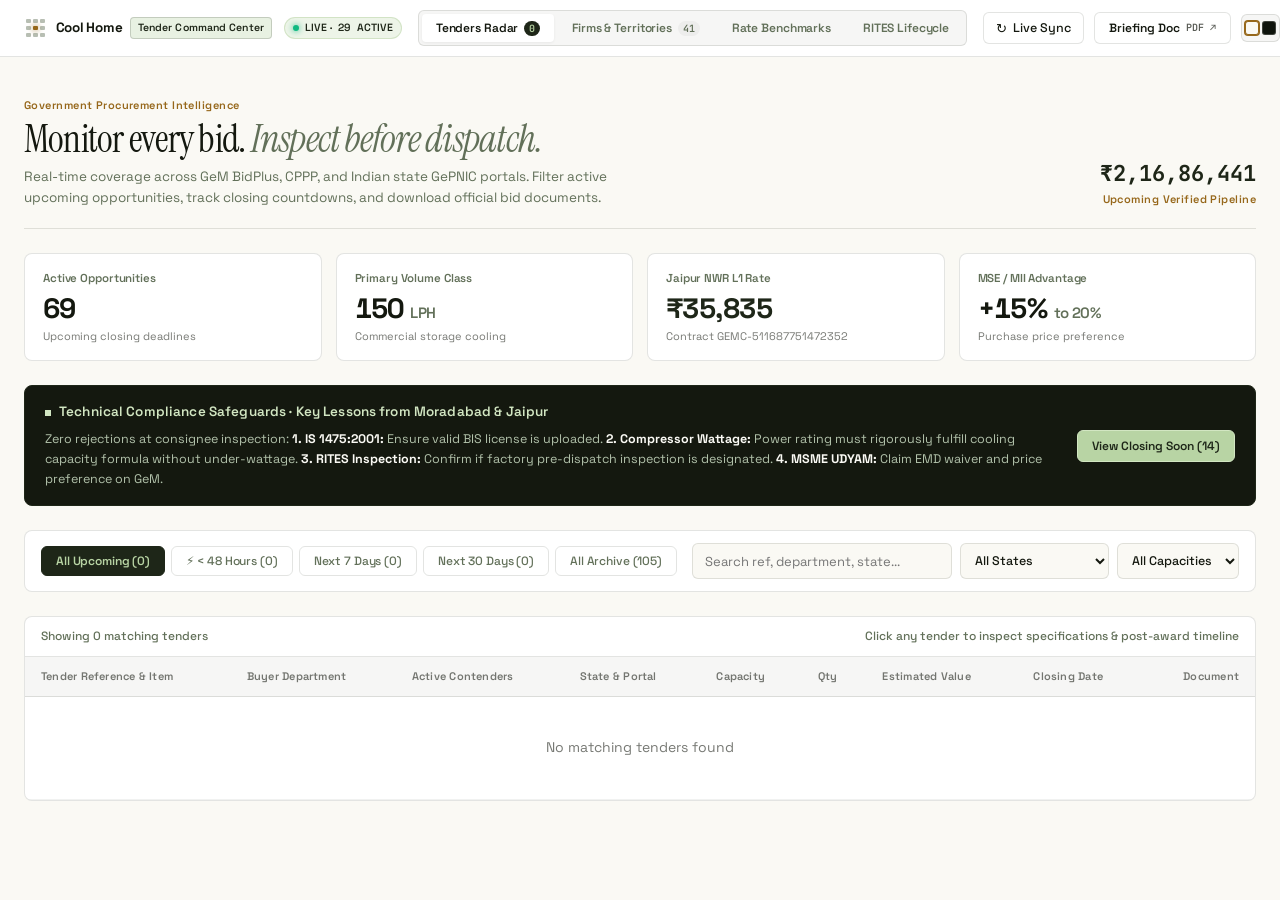
==== commit b038eb11: "feat: expand All-India 36-state coverage and dynamic competitor auto-discovery engine" ====
--- a/index.html
+++ b/index.html
@@ -1104,7 +1104,7 @@
     <!-- MAIN NAVIGATION TABS -->
     <nav class="nav-tabs" aria-label="Navigation Views">
       <button onclick="switchView('radar')" id="tab-radar" class="nav-tab active">Tenders Radar <span class="tab-count" id="tab-radar-count">29</span></button>
-      <button onclick="switchView('firms')" id="tab-firms" class="nav-tab">Firms &amp; Territories <span class="tab-count" id="tab-firms-count">26</span></button>
+      <button onclick="switchView('firms')" id="tab-firms" class="nav-tab">Firms &amp; Territories <span class="tab-count" id="tab-firms-count">38</span></button>
       <button onclick="switchView('rates')" id="tab-rates" class="nav-tab">Rate Benchmarks</button>
       <button onclick="switchView('lifecycle')" id="tab-lifecycle" class="nav-tab">RITES Lifecycle</button>
     </nav>
@@ -1250,23 +1250,23 @@
         </div>
         <div style="text-align: right;">
           <div class="mono" style="font-size: 22px; font-weight: 700; color: var(--forest);">
-            ₹10,31,76,000
-          </div>
-          <div class="eyebrow">Tracked Awards Volume (2,939 Units · 59 Wins)</div>
+            ₹11,92,29,000
+          </div>
+          <div class="eyebrow">Tracked Awards Volume (3,354 Units · 71 Wins Across India)</div>
         </div>
       </section>
 
       <!-- Competitor KPIs -->
       <section class="kpis">
         <div class="kpi">
-          <div class="kpi-label">Active Competitors</div>
-          <div class="kpi-val mono" id="kpi-firms-count">26 Brands</div>
-          <div class="kpi-sub">22 OEMs &middot; 4 Regional Dealers</div>
+          <div class="kpi-label">Active Competitor Network</div>
+          <div class="kpi-val mono" id="kpi-firms-count">38+ Brands</div>
+          <div class="kpi-sub">Dynamic Auto-Discovery &middot; All-India</div>
         </div>
         <div class="kpi">
           <div class="kpi-label">Territory Coverage</div>
-          <div class="kpi-val mono">12 States / Zones</div>
-          <div class="kpi-sub">Pan-India Railways &amp; Municipalities</div>
+          <div class="kpi-val mono">36 States &amp; UTs</div>
+          <div class="kpi-sub">All 28 States + 8 Union Territories</div>
         </div>
         <div class="kpi">
           <div class="kpi-label">Cool Home Direct OEM Rate</div>
@@ -1283,9 +1283,9 @@
       <!-- Firm Filter Bar -->
       <section class="filter-bar">
         <div class="chips" id="firm-channel-chips">
-          <button onclick="setFirmChannelFilter('')" id="chip-channel-all" class="chip active">All Brands (26)</button>
-          <button onclick="setFirmChannelFilter('OEM')" id="chip-channel-oem" class="chip">🏢 OEM Manufacturers (22)</button>
-          <button onclick="setFirmChannelFilter('Authorized Dealer')" id="chip-channel-dealer" class="chip">⚠️ Regional Dealers (4)</button>
+          <button onclick="setFirmChannelFilter('')" id="chip-channel-all" class="chip active">All Brands (38+)</button>
+          <button onclick="setFirmChannelFilter('OEM')" id="chip-channel-oem" class="chip">🏢 OEM Manufacturers (31)</button>
+          <button onclick="setFirmChannelFilter('Authorized Dealer')" id="chip-channel-dealer" class="chip">⚠️ Regional Dealers (7)</button>
         </div>
 
         <div class="inputs" style="flex:1;">
@@ -1319,20 +1319,56 @@
             <option value="Southern Cooling Systems">Southern Cooling Systems [Dealer - TN Reseller]</option>
           </select>
 
-          <select id="firm-state-select" class="select-input" onchange="filterFirms()" style="min-width:180px;">
-            <option value="">All Territories (12 States)</option>
-            <option value="Rajasthan">Rajasthan (NWR / PWD)</option>
-            <option value="Uttar Pradesh">Uttar Pradesh (NR / NCR / Urban)</option>
-            <option value="Maharashtra">Maharashtra (WR / Central Rly)</option>
-            <option value="Gujarat">Gujarat (GWSSB / GIDC / Civic)</option>
-            <option value="Tamil Nadu">Tamil Nadu (SR / TWAD / Civic)</option>
-            <option value="Delhi">Delhi (MES / CPWD / Education)</option>
-            <option value="Madhya Pradesh">Madhya Pradesh (BHEL / Health)</option>
-            <option value="Karnataka">Karnataka (SWR / AIIMS / Tech)</option>
-            <option value="Telangana">Telangana (SCR / DRDO Defence)</option>
-            <option value="Haryana">Haryana (HSVP / Tech Edu)</option>
-            <option value="Punjab">Punjab (RCF / PGIMER Health)</option>
-            <option value="Uttarakhand">Uttarakhand (AIIMS / Hill Area)</option>
+          <select id="firm-state-select" class="select-input" onchange="filterFirms()" style="min-width:230px;">
+            <option value="">All Territories (36 States &amp; UTs)</option>
+            <optgroup label="Northern Region">
+              <option value="Uttar Pradesh">Uttar Pradesh (NR / NCR / NER / UP Urban)</option>
+              <option value="Rajasthan">Rajasthan (NWR / PWD / RSRTC / AIIMS)</option>
+              <option value="Delhi">Delhi (Northern Rly HQ / MES Cantt / CPWD)</option>
+              <option value="Haryana">Haryana (HSVP / Tech Edu / BBMB / Depots)</option>
+              <option value="Punjab">Punjab (RCF Kapurthala / DMW / PGIMER)</option>
+              <option value="Himachal Pradesh">Himachal Pradesh (HP PWD / Shimla / SJVN)</option>
+              <option value="Uttarakhand">Uttarakhand (AIIMS Rishikesh / Jal Sansthan)</option>
+              <option value="Jammu & Kashmir">Jammu & Kashmir (USBRL / Army Northern Command)</option>
+              <option value="Ladakh">Ladakh (Leh &amp; Kargil Councils / Army 14 Corps)</option>
+              <option value="Chandigarh">Chandigarh (Admin / PGIMER / Secretariat)</option>
+            </optgroup>
+            <optgroup label="Western Region">
+              <option value="Maharashtra">Maharashtra (Western Rly / Central Rly / BMC)</option>
+              <option value="Gujarat">Gujarat (GWSSB / GIDC / WR Vadodara / GIFT)</option>
+              <option value="Madhya Pradesh">Madhya Pradesh (WCR / BHEL / MP Jal Nigam)</option>
+              <option value="Chhattisgarh">Chhattisgarh (SECR Bilaspur / Bhilai Steel)</option>
+              <option value="Goa">Goa (Konkan Railway / Goa PWD / Shipyard)</option>
+            </optgroup>
+            <optgroup label="Southern Region">
+              <option value="Tamil Nadu">Tamil Nadu (Southern Rly / TWAD / Chennai Corp)</option>
+              <option value="Karnataka">Karnataka (SWR Hubballi / BEL / HAL / BWSSB)</option>
+              <option value="Telangana">Telangana (SCR Secunderabad / DRDO / SCCL)</option>
+              <option value="Andhra Pradesh">Andhra Pradesh (SCR / Vizag Port / APMSIDC / TTD)</option>
+              <option value="Kerala">Kerala (Southern Rly / Cochin Shipyard / KWA)</option>
+              <option value="Puducherry">Puducherry (JIPMER / Univ / PWD Puducherry)</option>
+            </optgroup>
+            <optgroup label="Eastern Region">
+              <option value="West Bengal">West Bengal (Eastern Rly / SER / Metro / Haldia)</option>
+              <option value="Bihar">Bihar (ECR Hajipur / AIIMS Patna / PHED / BSEIDC)</option>
+              <option value="Odisha">Odisha (ECoR Bhubaneswar / SAIL / NALCO)</option>
+              <option value="Jharkhand">Jharkhand (SER / ECR / SAIL Bokaro / CCL)</option>
+            </optgroup>
+            <optgroup label="North-Eastern Region">
+              <option value="Assam">Assam (NFR Maligaon / Oil India / NRL / IIT)</option>
+              <option value="Tripura">Tripura (ONGC Tripura / Agartala Smart City)</option>
+              <option value="Meghalaya">Meghalaya (NEHU / NEIGRIHMS Shillong)</option>
+              <option value="Manipur">Manipur (RIMS Imphal / Manipur PWD / Univ)</option>
+              <option value="Nagaland">Nagaland (Dimapur Depot / Kohima Smart City)</option>
+              <option value="Arunachal Pradesh">Arunachal Pradesh (Itanagar / BRO / NHPC)</option>
+              <option value="Mizoram">Mizoram (Aizawl Smart City / Mizoram PWD)</option>
+              <option value="Sikkim">Sikkim (Sikkim Tourism / Gangtok / Army 33 Corps)</option>
+            </optgroup>
+            <optgroup label="Union Territories &amp; Islands">
+              <option value="Andaman & Nicobar">Andaman &amp; Nicobar (ANC Command / PBMC Port Blair)</option>
+              <option value="Dadra & Nagar Haveli and Daman & Diu">Dadra &amp; Nagar Haveli and Daman &amp; Diu</option>
+              <option value="Lakshadweep">Lakshadweep (Kavaratti / Health / Desalination)</option>
+            </optgroup>
           </select>
 
           <select id="firm-type-select" class="select-input" onchange="filterFirms()">
@@ -1354,8 +1390,19 @@
       <!-- Territory Footprint Matrix (Table) -->
       <section class="table-panel">
         <div class="table-head-info">
-          <span>Territory Footprint &amp; Displacement Playbook</span>
-          <span id="territory-summary">All 12 Monitored States &middot; Direct OEM vs Dealer Margin Displacement</span>
+          <span>Pan-India Territory Footprint &amp; Displacement Playbook</span>
+          <span id="territory-summary">All 36 States &amp; Union Territories &middot; 100% Geographic Coverage of India</span>
+        </div>
+        <div style="padding:10px 16px 4px 16px; border-bottom:1px solid var(--hairline); background:var(--inset);">
+          <div class="chips" style="gap:6px;">
+            <button onclick="setRegionZoneFilter('')" class="chip zone-chip active" data-zone="">All India (36 Territories)</button>
+            <button onclick="setRegionZoneFilter('North')" class="chip zone-chip" data-zone="North">Northern Zone (10)</button>
+            <button onclick="setRegionZoneFilter('West')" class="chip zone-chip" data-zone="West">Western Zone (5)</button>
+            <button onclick="setRegionZoneFilter('South')" class="chip zone-chip" data-zone="South">Southern Zone (6)</button>
+            <button onclick="setRegionZoneFilter('East')" class="chip zone-chip" data-zone="East">Eastern Zone (4)</button>
+            <button onclick="setRegionZoneFilter('North-East')" class="chip zone-chip" data-zone="North-East">North-Eastern Zone (8)</button>
+            <button onclick="setRegionZoneFilter('UTs')" class="chip zone-chip" data-zone="UTs">UTs &amp; Islands (3)</button>
+          </div>
         </div>
         <div class="table-scroll"><table>
           <thead>
@@ -1377,7 +1424,7 @@
       <!-- Historical Awards Log -->
       <section class="table-panel" id="awards-section">
         <div class="table-head-info">
-          <span id="awards-title">Historical Contract Awards Ledger (47 Verified Wins Across India)</span>
+          <span id="awards-title">Historical Contract Awards Ledger (71 Verified Wins Across India)</span>
           <span id="awards-summary">Official records across Indian Railways, Defence &amp; States (&sim;&8.92 Cr Volume)</span>
         </div>
         <div class="table-scroll"><table>
@@ -1841,33 +1888,34 @@
   </div>
 
   <script>
-    let RAW_BIDS = [{"bid_number": "GEM/2026/B/8124315", "title": "Benchis,CCTV,Classroom Stool,Laboratory equpment storage cabinet,Wooden table for laboratory work,R Benchis,CCTV,Classroom Stool,Laboratory equpment storage cabinet,Wooden table for laboratory work,Rack for chemistry lab,Wooden table for physics laboratory work,Wooden table for chemistry laboratory work,Table and chair for laboratory room,Reverse Osmosis based Water Treatment System above 50 LPH Capacity (V2),Drinking Water Coolers (V4) ISI Marked To IS 1475", "org_name": "Commissionerate Of Tribal Development", "ministry": "", "dept": "Tribal Development Department Gujarat", "state": "Gujarat", "portal_code": null, "status": "published", "end_date": "2026-10-24T10:00:00", "start_date": "2026-10-09T09:27:42", "capacity_class": null, "capacity_text": "", "quantity": 255.0, "est_value": null, "relevant": 1, "source_url": "https://bidplus.gem.gov.in/showbidDocument/9993645", "category": "Benchis,CCTV,Classroom Stool,Laboratory equpment storage cabinet,Wooden table for laboratory work,R", "pdf_path": "data/pdfs/GEM_2026_B_8124315.pdf", "fields": "{\"bid_number\": null, \"org_name\": \"Commissionerate Of Tribal Development\", \"office\": \"Arvalli\", \"quantity\": 255.0, \"emd\": 90000.0, \"category\": \"Benchis , CCTV , Classroom Stool , Laboratory equpment\", \"evaluation\": \"Total value wise evaluation\", \"consignee_qty\": \"L.\\u0938\\u0902.\", \"buyer_email\": \"pa-td-mds@gujarat.gov.in\"}", "emd": 90000.0, "buyer_email": "pa-td-mds@gujarat.gov.in", "evaluation": "Total value wise evaluation", "max_power_w": null, "cooling_capacity_lph": null, "storage_capacity_l": null}, {"bid_number": "GEM/2026/B/8083664", "title": "Drinking Water Coolers (V4) ISI Marked To IS 1475,Drinking Water Coolers (V4) ISI Marked To IS 1475 Drinking Water Coolers (V4) ISI Marked To IS 1475,Drinking Water Coolers (V4) ISI Marked To IS 1475", "org_name": "", "ministry": "", "dept": "Urban Development Department Uttar Pradesh", "state": "Uttar Pradesh", "portal_code": null, "status": "published", "end_date": "2026-10-24T15:00:00", "start_date": "2026-09-25T14:59:30", "capacity_class": null, "capacity_text": "", "quantity": 5.0, "est_value": null, "relevant": 1, "source_url": "https://bidplus.gem.gov.in/showbidDocument/9946773", "category": "Drinking Water Coolers (V4) ISI Marked To IS 1475,Drinking Water Coolers (V4) ISI Marked To IS 1475", "pdf_path": null, "fields": null, "emd": null, "buyer_email": null, "evaluation": null, "max_power_w": null, "cooling_capacity_lph": null, "storage_capacity_l": null}, {"bid_number": "GEM/2026/B/8139702", "title": "Drinking Water Coolers (V4) ISI Marked To IS 1475 Drinking Water Coolers (V4) ISI Marked To IS 1475", "org_name": "", "ministry": "", "dept": "Urban Development Department Uttar Pradesh", "state": "Uttar Pradesh", "portal_code": null, "status": "published", "end_date": "2026-10-24T16:00:00", "start_date": "2026-10-09T15:06:25", "capacity_class": null, "capacity_text": "", "quantity": 4.0, "est_value": null, "relevant": 1, "source_url": "https://bidplus.gem.gov.in/showbidDocument/10010881", "category": "Drinking Water Coolers (V4) ISI Marked To IS 1475", "pdf_path": null, "fields": null, "emd": null, "buyer_email": null, "evaluation": null, "max_power_w": null, "cooling_capacity_lph": null, "storage_capacity_l": null}, {"bid_number": "GEM/2026/B/8094295", "title": "Drinking Water Coolers (V4) ISI Marked To IS 1475,Drinking Water Coolers (V4) ISI Marked To IS 1475 Drinking Water Coolers (V4) ISI Marked To IS 1475,Drinking Water Coolers (V4) ISI Marked To IS 1475,Drinking Water Coolers (V4) ISI Marked To IS 1475,Drinking Water Coolers (V4) ISI Marked To IS 1475", "org_name": "", "ministry": "", "dept": "Public Health and Family Welfare Department Madhya Pradesh", "state": "Madhya Pradesh", "portal_code": null, "status": "published", "end_date": "2026-10-24T17:00:00", "start_date": "2026-10-10T17:10:25", "capacity_class": null, "capacity_text": "", "quantity": 3.0, "est_value": null, "relevant": 1, "source_url": "https://bidplus.gem.gov.in/showbidDocument/9959162", "category": "Drinking Water Coolers (V4) ISI Marked To IS 1475,Drinking Water Coolers (V4) ISI Marked To IS 1475", "pdf_path": null, "fields": null, "emd": null, "buyer_email": null, "evaluation": null, "max_power_w": null, "cooling_capacity_lph": null, "storage_capacity_l": null}, {"bid_number": "GEM/2026/B/8146663", "title": "Drinking Water Coolers (V4) ISI Marked To IS 1475 Drinking Water Coolers (V4) ISI Marked To IS 1475", "org_name": "", "ministry": "Ministry of Railways", "dept": "Indian Railways", "state": null, "portal_code": null, "status": "published", "end_date": "2026-10-26T10:00:00", "start_date": "2026-10-12T15:38:33", "capacity_class": null, "capacity_text": "", "quantity": 4.0, "est_value": null, "relevant": 1, "source_url": "https://bidplus.gem.gov.in/showbidDocument/10019100", "category": "Drinking Water Coolers (V4) ISI Marked To IS 1475", "pdf_path": null, "fields": null, "emd": null, "buyer_email": null, "evaluation": null, "max_power_w": null, "cooling_capacity_lph": null, "storage_capacity_l": null}, {"bid_number": "GEM/2026/B/8146500", "title": "Drinking Water Coolers (V4) ISI Marked To IS 1475 Drinking Water Coolers (V4) ISI Marked To IS 1475", "org_name": "", "ministry": "Ministry of Railways", "dept": "Indian Railways", "state": null, "portal_code": null, "status": "published", "end_date": "2026-10-26T10:00:00", "start_date": "2026-10-12T15:41:20", "capacity_class": null, "capacity_text": "", "quantity": 2.0, "est_value": null, "relevant": 1, "source_url": "https://bidplus.gem.gov.in/showbidDocument/10018912", "category": "Drinking Water Coolers (V4) ISI Marked To IS 1475", "pdf_path": null, "fields": null, "emd": null, "buyer_email": null, "evaluation": null, "max_power_w": null, "cooling_capacity_lph": null, "storage_capacity_l": null}, {"bid_number": "GEM/2026/B/8163619", "title": "Drinking Water Coolers (V4) ISI Marked To IS 1475 Drinking Water Coolers (V4) ISI Marked To IS 1475", "org_name": "", "ministry": "Ministry of Railways", "dept": "Indian Railways", "state": null, "portal_code": null, "status": "published", "end_date": "2026-10-26T11:00:00", "start_date": "2026-10-15T14:47:36", "capacity_class": null, "capacity_text": "", "quantity": 5.0, "est_value": null, "relevant": 1, "source_url": "https://bidplus.gem.gov.in/showbidDocument/10038276", "category": "Drinking Water Coolers (V4) ISI Marked To IS 1475", "pdf_path": null, "fields": null, "emd": null, "buyer_email": null, "evaluation": null, "max_power_w": null, "cooling_capacity_lph": null, "storage_capacity_l": null}, {"bid_number": "GEM/2026/B/8163770", "title": "Reverse Osmosis based Water Treatment System above 50 LPH Capacity (V2),Drinking Water Coolers (V4) Reverse Osmosis based Water Treatment System above 50 LPH Capacity (V2),Drinking Water Coolers (V4) ISI Marked To IS 1475", "org_name": "", "ministry": "", "dept": "Department of Panchayati Raj", "state": null, "portal_code": null, "status": "published", "end_date": "2026-10-26T11:00:00", "start_date": "2026-10-15T11:08:37", "capacity_class": null, "capacity_text": "", "quantity": 2.0, "est_value": null, "relevant": 1, "source_url": "https://bidplus.gem.gov.in/showbidDocument/10038447", "category": "Reverse Osmosis based Water Treatment System above 50 LPH Capacity (V2),Drinking Water Coolers (V4)", "pdf_path": null, "fields": null, "emd": null, "buyer_email": null, "evaluation": null, "max_power_w": null, "cooling_capacity_lph": null, "storage_capacity_l": null}, {"bid_number": "GEM/2026/B/8129861", "title": "Drinking Water Coolers (V4) ISI Marked To IS 1475 Drinking Water Coolers (V4) ISI Marked To IS 1475", "org_name": "", "ministry": "Ministry of Communications", "dept": "Department of Telecommunications (DOT)", "state": null, "portal_code": null, "status": "published", "end_date": "2026-10-26T11:00:00", "start_date": "2026-10-15T16:26:45", "capacity_class": null, "capacity_text": "", "quantity": 13.0, "est_value": null, "relevant": 1, "source_url": "https://bidplus.gem.gov.in/showbidDocument/9999773", "category": "Drinking Water Coolers (V4) ISI Marked To IS 1475", "pdf_path": null, "fields": null, "emd": null, "buyer_email": null, "evaluation": null, "max_power_w": null, "cooling_capacity_lph": null, "storage_capacity_l": null}, {"bid_number": "GEM/2026/B/8170000", "title": "Drinking Water Coolers (V4) ISI Marked To IS 1475 Drinking Water Coolers (V4) ISI Marked To IS 1475", "org_name": "", "ministry": "", "dept": "Technical Education Department Haryana", "state": "Haryana", "portal_code": null, "status": "published", "end_date": "2026-10-26T12:00:00", "start_date": "2026-10-16T11:47:15", "capacity_class": null, "capacity_text": "", "quantity": 1.0, "est_value": null, "relevant": 1, "source_url": "https://bidplus.gem.gov.in/showbidDocument/10045553", "category": "Drinking Water Coolers (V4) ISI Marked To IS 1475", "pdf_path": null, "fields": null, "emd": null, "buyer_email": null, "evaluation": null, "max_power_w": null, "cooling_capacity_lph": null, "storage_capacity_l": null}, {"bid_number": "GEM/2026/B/8164076", "title": "Drinking Water Coolers (V4) ISI Marked To IS 1475 Drinking Water Coolers (V4) ISI Marked To IS 1475", "org_name": "", "ministry": "", "dept": "Department of Panchayati Raj", "state": null, "portal_code": null, "status": "published", "end_date": "2026-10-26T12:00:00", "start_date": "2026-10-15T11:26:25", "capacity_class": null, "capacity_text": "", "quantity": 1.0, "est_value": null, "relevant": 1, "source_url": "https://bidplus.gem.gov.in/showbidDocument/10038783", "category": "Drinking Water Coolers (V4) ISI Marked To IS 1475", "pdf_path": null, "fields": null, "emd": null, "buyer_email": null, "evaluation": null, "max_power_w": null, "cooling_capacity_lph": null, "storage_capacity_l": null}, {"bid_number": "GEM/2026/B/8141332", "title": "Reverse Osmosis based Water Treatment System above 50 LPH Capacity (V2),Drinking Water Coolers (V4) Reverse Osmosis based Water Treatment System above 50 LPH Capacity (V2),Drinking Water Coolers (V4) ISI Marked To IS 1475", "org_name": "", "ministry": "", "dept": "Panchayats and Rural Housing Department Gujarat", "state": "Gujarat", "portal_code": null, "status": "published", "end_date": "2026-10-26T13:00:00", "start_date": "2026-10-12T12:22:03", "capacity_class": null, "capacity_text": "", "quantity": 4.0, "est_value": null, "relevant": 1, "source_url": "https://bidplus.gem.gov.in/showbidDocument/10012703", "category": "Reverse Osmosis based Water Treatment System above 50 LPH Capacity (V2),Drinking Water Coolers (V4)", "pdf_path": null, "fields": null, "emd": null, "buyer_email": null, "evaluation": null, "max_power_w": null, "cooling_capacity_lph": null, "storage_capacity_l": null}, {"bid_number": "GEM/2026/B/8164360", "title": "Drinking Water Coolers (V4) ISI Marked To IS 1475 Drinking Water Coolers (V4) ISI Marked To IS 1475", "org_name": "", "ministry": "Ministry of Defence", "dept": "Department of Defence Production", "state": null, "portal_code": null, "status": "published", "end_date": "2026-10-26T14:00:00", "start_date": "2026-10-15T17:05:06", "capacity_class": null, "capacity_text": "", "quantity": 10.0, "est_value": null, "relevant": 1, "source_url": "https://bidplus.gem.gov.in/showbidDocument/10039108", "category": "Drinking Water Coolers (V4) ISI Marked To IS 1475", "pdf_path": null, "fields": null, "emd": null, "buyer_email": null, "evaluation": null, "max_power_w": null, "cooling_capacity_lph": null, "storage_capacity_l": null}, {"bid_number": "GEM/2026/B/8165822", "title": "Drinking Water Coolers (V4) ISI Marked To IS 1475 Drinking Water Coolers (V4) ISI Marked To IS 1475", "org_name": "", "ministry": "Ministry of Defence", "dept": "Department of Defence Production", "state": null, "portal_code": null, "status": "published", "end_date": "2026-10-26T15:00:00", "start_date": "2026-10-15T17:02:34", "capacity_class": null, "capacity_text": "", "quantity": 3.0, "est_value": null, "relevant": 1, "source_url": "https://bidplus.gem.gov.in/showbidDocument/10040795", "category": "Drinking Water Coolers (V4) ISI Marked To IS 1475", "pdf_path": null, "fields": null, "emd": null, "buyer_email": null, "evaluation": null, "max_power_w": null, "cooling_capacity_lph": null, "storage_capacity_l": null}, {"bid_number": "GEM/2026/B/8163063", "title": "Drinking Water Coolers (V4) ISI Marked To IS 1475 Drinking Water Coolers (V4) ISI Marked To IS 1475", "org_name": "", "ministry": "", "dept": "Urban Development Department Uttar Pradesh", "state": "Uttar Pradesh", "portal_code": null, "status": "published", "end_date": "2026-10-26T16:00:00", "start_date": "2026-10-14T21:55:00", "capacity_class": null, "capacity_text": "", "quantity": 25.0, "est_value": null, "relevant": 1, "source_url": "https://bidplus.gem.gov.in/showbidDocument/10037616", "category": "Drinking Water Coolers (V4) ISI Marked To IS 1475", "pdf_path": null, "fields": null, "emd": null, "buyer_email": null, "evaluation": null, "max_power_w": null, "cooling_capacity_lph": null, "storage_capacity_l": null}, {"bid_number": "GEM/2026/B/8169661", "title": "Drinking Water Coolers (V4) ISI Marked To IS 1475 Drinking Water Coolers (V4) ISI Marked To IS 1475", "org_name": "", "ministry": "", "dept": "Panchayats and Rural Housing Department Gujarat", "state": "Gujarat", "portal_code": null, "status": "published", "end_date": "2026-10-26T16:00:00", "start_date": "2026-10-16T13:58:08", "capacity_class": null, "capacity_text": "", "quantity": 27.0, "est_value": null, "relevant": 1, "source_url": "https://bidplus.gem.gov.in/showbidDocument/10045167", "category": "Drinking Water Coolers (V4) ISI Marked To IS 1475", "pdf_path": null, "fields": null, "emd": null, "buyer_email": null, "evaluation": null, "max_power_w": null, "cooling_capacity_lph": null, "storage_capacity_l": null}, {"bid_number": "GEM/2026/B/8171204", "title": "Drinking Water Coolers (V4) ISI Marked To IS 1475 Drinking Water Coolers (V4) ISI Marked To IS 1475", "org_name": "", "ministry": "", "dept": "Panchayat and Rural Development Department Madhya Pradesh", "state": "Madhya Pradesh", "portal_code": null, "status": "published", "end_date": "2026-10-26T16:00:00", "start_date": "2026-10-16T15:07:39", "capacity_class": null, "capacity_text": "", "quantity": 1.0, "est_value": null, "relevant": 1, "source_url": "https://bidplus.gem.gov.in/showbidDocument/10046921", "category": "Drinking Water Coolers (V4) ISI Marked To IS 1475", "pdf_path": null, "fields": null, "emd": null, "buyer_email": null, "evaluation": null, "max_power_w": null, "cooling_capacity_lph": null, "storage_capacity_l": null}, {"bid_number": "GEM/2026/B/8107717", "title": "Reverse Osmosis based Water Treatment System above 50 LPH Capacity (V2),Drinking Water Coolers (V4) Reverse Osmosis based Water Treatment System above 50 LPH Capacity (V2),Reverse Osmosis based Water Treatment System above 50 LPH Capacity (V2),Drinking Water Coolers (V4) ISI Marked To IS 1475,Drinking Water Coolers (V4) ISI Marked To IS 1475", "org_name": "Commissionerate Of Technical Education", "ministry": "", "dept": "Education Department Gujarat", "state": "Gujarat", "portal_code": null, "status": "published", "end_date": "2026-10-26T17:00:00", "start_date": "2026-10-05T16:29:21", "capacity_class": 150, "capacity_text": "", "quantity": 6.0, "est_value": 495000.0, "relevant": 1, "source_url": "https://bidplus.gem.gov.in/showbidDocument/9974310", "category": "Reverse Osmosis based Water Treatment System above 50 LPH Capacity (V2),Drinking Water Coolers (V4)", "pdf_path": "data/pdfs/GEM_2026_B_8107717.pdf", "fields": "{\"bid_number\": null, \"org_name\": \"Commissionerate Of Technical Education\", \"office\": \"Bharuch\", \"quantity\": 6.0, \"est_value\": 495000.0, \"category\": \"Reverse Osmosis based Water Treatment System above 50\", \"evaluation\": \"Item wise evaluation\", \"consignee_qty\": \"E.\\u0938\\u0902.\", \"buyer_email\": \"buyer18.cte.gj@gembuyer.in\", \"cooling_capacity_lph\": 150.0, \"storage_capacity_l\": 150.0, \"max_power_w\": 1550.0, \"voltage\": \"230 V, Single Phase\", \"capacity_class\": 150, \"capacity_text\": \"150 LPH\"}", "emd": null, "buyer_email": "buyer18.cte.gj@gembuyer.in", "evaluation": "Item wise evaluation", "max_power_w": 1550.0, "cooling_capacity_lph": 150.0, "storage_capacity_l": 150.0}, {"bid_number": "GEM/2026/B/8167482", "title": "Drinking Water Coolers (V4) ISI Marked To IS 1475 Drinking Water Coolers (V4) ISI Marked To IS 1475", "org_name": "", "ministry": "Ministry of Chemicals and Fertilizers", "dept": "Department of Fertilizers", "state": null, "portal_code": null, "status": "published", "end_date": "2026-10-26T17:00:00", "start_date": "2026-10-15T17:17:04", "capacity_class": null, "capacity_text": "", "quantity": 8.0, "est_value": null, "relevant": 1, "source_url": "https://bidplus.gem.gov.in/showbidDocument/10042639", "category": "Drinking Water Coolers (V4) ISI Marked To IS 1475", "pdf_path": null, "fields": null, "emd": null, "buyer_email": null, "evaluation": null, "max_power_w": null, "cooling_capacity_lph": null, "storage_capacity_l": null}, {"bid_number": "GEM/2026/B/8039931", "title": "Drinking Water Coolers (V4) ISI Marked To IS 1475 Drinking Water Coolers (V4) ISI Marked To IS 1475", "org_name": "Nuclear Power Corporation Of India Limited", "ministry": "PMO", "dept": "Department of Atomic Energy", "state": null, "portal_code": null, "status": "published", "end_date": "2026-10-27T11:00:00", "start_date": "2026-10-06T14:22:33", "capacity_class": 60, "capacity_text": "", "quantity": 6.0, "est_value": null, "relevant": 1, "source_url": "https://bidplus.gem.gov.in/showbidDocument/9896883", "category": "Drinking Water Coolers (V4) ISI Marked To IS 1475", "pdf_path": "data/pdfs/GEM_2026_B_8039931.pdf", "fields": "{\"bid_number\": null, \"org_name\": \"Nuclear Power Corporation Of India Limited\", \"office\": \"Rajasthan\", \"quantity\": 6.0, \"category\": \"Drinking Water Coolers (V4) ISI Marked To IS 1475 (Q2)\", \"evaluation\": \"Total value wise evaluation\", \"consignee_qty\": \"/S.N\", \"buyer_email\": \"prbuy7746@npcil.co.in\", \"cooling_capacity_lph\": 60.0, \"storage_capacity_l\": 80.0, \"max_power_w\": 775.0, \"voltage\": \"230 V, Single Phase\", \"capacity_class\": 60, \"capacity_text\": \"60 LPH\"}", "emd": null, "buyer_email": "prbuy7746@npcil.co.in", "evaluation": "Total value wise evaluation", "max_power_w": 775.0, "cooling_capacity_lph": 60.0, "storage_capacity_l": 80.0}, {"bid_number": "GEM/2026/B/8126843", "title": "Drinking Water Coolers (V4) ISI Marked To IS 1475 Drinking Water Coolers (V4) ISI Marked To IS 1475", "org_name": "", "ministry": "", "dept": "Information Public Relations and Cultural Affairs Department Haryana", "state": "Haryana", "portal_code": null, "status": "published", "end_date": "2026-10-28T13:00:00", "start_date": "2026-10-07T12:20:08", "capacity_class": null, "capacity_text": "", "quantity": 1.0, "est_value": null, "relevant": 1, "source_url": "https://bidplus.gem.gov.in/showbidDocument/9996471", "category": "Drinking Water Coolers (V4) ISI Marked To IS 1475", "pdf_path": null, "fields": null, "emd": null, "buyer_email": null, "evaluation": null, "max_power_w": null, "cooling_capacity_lph": null, "storage_capacity_l": null}, {"bid_number": "GEM/2026/B/7993530", "title": "Drinking Water Coolers (V4) ISI Marked To IS 1475 Drinking Water Coolers (V4) ISI Marked To IS 1475", "org_name": "", "ministry": "", "dept": "Commercial Tax and Excise Department Department Chhattisgarh", "state": "Chhattisgarh", "portal_code": null, "status": "published", "end_date": "2026-10-30T15:00:00", "start_date": "2026-10-09T15:09:45", "capacity_class": null, "capacity_text": "", "quantity": 20.0, "est_value": null, "relevant": 1, "source_url": "https://bidplus.gem.gov.in/showbidDocument/9843462", "category": "Drinking Water Coolers (V4) ISI Marked To IS 1475", "pdf_path": "data/pdfs/GEM_2026_B_7993530.pdf", "fields": "{\"bid_number\": null, \"org_name\": null, \"office\": \"Office Of The Commissioner State Tax\", \"quantity\": 20.0, \"category\": \"Drinking Water Coolers (V4) ISI Marked To IS 1475 (Q2)\", \"evaluation\": \"Total value wise evaluation\", \"consignee_qty\": \"D.\\u0938\\u0902.\", \"buyer_email\": \"teekam.gunendra@cg.gov.in\"}", "emd": null, "buyer_email": "teekam.gunendra@cg.gov.in", "evaluation": "Total value wise evaluation", "max_power_w": null, "cooling_capacity_lph": null, "storage_capacity_l": null}, {"bid_number": "GEM/2026/B/8123729", "title": "Drinking Water Coolers (V4) ISI Marked To IS 1475 Drinking Water Coolers (V4) ISI Marked To IS 1475", "org_name": "", "ministry": "Ministry of Railways", "dept": "Indian Railways", "state": null, "portal_code": null, "status": "published", "end_date": "2026-10-23T19:00:00", "start_date": "2026-10-07T15:17:33", "capacity_class": null, "capacity_text": "", "quantity": 2.0, "est_value": null, "relevant": 1, "source_url": "https://bidplus.gem.gov.in/showbidDocument/9993012", "category": "Drinking Water Coolers (V4) ISI Marked To IS 1475", "pdf_path": null, "fields": null, "emd": null, "buyer_email": null, "evaluation": null, "max_power_w": null, "cooling_capacity_lph": null, "storage_capacity_l": null}, {"bid_number": "GEM/2026/B/8127403", "title": "Drinking Water Coolers (V4) ISI Marked To IS 1475 Drinking Water Coolers (V4) ISI Marked To IS 1475", "org_name": "Southern Railway", "ministry": "Ministry of Railways", "dept": "Indian Railways", "state": null, "portal_code": null, "status": "published", "end_date": "2026-10-23T19:00:00", "start_date": "2026-10-09T17:51:25", "capacity_class": 40, "capacity_text": "", "quantity": 15.0, "est_value": null, "relevant": 1, "source_url": "https://bidplus.gem.gov.in/showbidDocument/9997068", "category": "Drinking Water Coolers (V4) ISI Marked To IS 1475", "pdf_path": "data/pdfs/GEM_2026_B_8127403.pdf", "fields": "{\"bid_number\": null, \"org_name\": \"Southern Railway\", \"office\": \"Southern Railway\", \"quantity\": 15.0, \"category\": \"Drinking Water Coolers (V4) ISI Marked To IS 1475 (Q2)\", \"evaluation\": \"Total value wise evaluation\", \"consignee_qty\": \"/S.N\", \"buyer_email\": \"srdmmsa@sa.railnet.gov.in\", \"cooling_capacity_lph\": 40.0, \"storage_capacity_l\": 80.0, \"capacity_class\": 40, \"capacity_text\": \"40 LPH\"}", "emd": null, "buyer_email": "srdmmsa@sa.railnet.gov.in", "evaluation": "Total value wise evaluation", "max_power_w": null, "cooling_capacity_lph": 40.0, "storage_capacity_l": 80.0}, {"bid_number": "GEM/2026/B/8122503", "title": "Drinking Water Coolers (V4) ISI Marked To IS 1475 Drinking Water Coolers (V4) ISI Marked To IS 1475", "org_name": "", "ministry": "", "dept": "Higher Education Department Haryana", "state": "Haryana", "portal_code": null, "status": "published", "end_date": "2026-10-23T19:00:00", "start_date": "2026-10-06T15:39:39", "capacity_class": null, "capacity_text": "", "quantity": 5.0, "est_value": null, "relevant": 1, "source_url": "https://bidplus.gem.gov.in/showbidDocument/9991675", "category": "Drinking Water Coolers (V4) ISI Marked To IS 1475", "pdf_path": null, "fields": null, "emd": null, "buyer_email": null, "evaluation": null, "max_power_w": null, "cooling_capacity_lph": null, "storage_capacity_l": null}, {"bid_number": "GEM/2026/B/8156622", "title": "Drinking Water Coolers (V4) ISI Marked To IS 1475 Drinking Water Coolers (V4) ISI Marked To IS 1475", "org_name": "", "ministry": "", "dept": "Panchayat Raj Department Bihar", "state": "Bihar", "portal_code": null, "status": "published", "end_date": "2026-10-23T19:00:00", "start_date": "2026-10-13T18:19:20", "capacity_class": null, "capacity_text": "", "quantity": 1.0, "est_value": null, "relevant": 1, "source_url": "https://bidplus.gem.gov.in/showbidDocument/10030402", "category": "Drinking Water Coolers (V4) ISI Marked To IS 1475", "pdf_path": null, "fields": null, "emd": null, "buyer_email": null, "evaluation": null, "max_power_w": null, "cooling_capacity_lph": null, "storage_capacity_l": null}, {"bid_number": "GEM/2026/B/8058494", "title": "Drinking Water Coolers (V4) ISI Marked To IS 1475 Drinking Water Coolers (V4) ISI Marked To IS 1475", "org_name": "", "ministry": "", "dept": "Urban Development Department Uttar Pradesh", "state": "Uttar Pradesh", "portal_code": null, "status": "published", "end_date": "2026-10-23T19:00:00", "start_date": "2026-09-22T20:33:06", "capacity_class": null, "capacity_text": "", "quantity": 10.0, "est_value": null, "relevant": 1, "source_url": "https://bidplus.gem.gov.in/showbidDocument/9918000", "category": "Drinking Water Coolers (V4) ISI Marked To IS 1475", "pdf_path": null, "fields": null, "emd": null, "buyer_email": null, "evaluation": null, "max_power_w": null, "cooling_capacity_lph": null, "storage_capacity_l": null}, {"bid_number": "GEM/2026/R/756443", "title": "Reverse Osmosis based Water Treatment System above 50 LPH Capacity (V2),Drinking Water Coolers (V4) Reverse Osmosis based Water Treatment System above 50 LPH Capacity (V2),Drinking Water Coolers (V4) ISI Marked To IS 1475", "org_name": "", "ministry": "", "dept": "Panchayats and Rural Housing Department Gujarat", "state": "Gujarat", "portal_code": null, "status": "published", "end_date": "2026-10-23T17:00:00", "start_date": "2026-10-22T17:00:00", "capacity_class": null, "capacity_text": "", "quantity": 2.0, "est_value": null, "relevant": 1, "source_url": "https://bidplus.gem.gov.in/showbidDocument/10062691", "category": "Reverse Osmosis based Water Treatment System above 50 LPH Capacity (V2),Drinking Water Coolers (V4)", "pdf_path": null, "fields": null, "emd": null, "buyer_email": null, "evaluation": null, "max_power_w": null, "cooling_capacity_lph": null, "storage_capacity_l": null}, {"bid_number": "GEM/2026/B/7809463", "title": "Drinking Water Coolers (V4) ISI Marked To IS 1475 Drinking Water Coolers (V4) ISI Marked To IS 1475,Drinking Water Coolers (V4) ISI Marked To IS 1475,Drinking Water Coolers (V4) ISI Marked To IS 1475,Drinking Water Coolers (V4) ISI Marked To IS 1475,Drinking Water Coolers (V4) ISI Marked To IS 1475,Drinking Water Coolers (V4) ISI Marked To IS 1475,Drinking Water Coolers (V4) ISI Marked To IS 1475", "org_name": "North Western Railway", "ministry": "Ministry of Railways", "dept": "Indian Railways", "state": null, "portal_code": null, "status": "published", "end_date": "2026-10-23T16:00:00", "start_date": "2026-09-09T15:39:16", "capacity_class": 150, "capacity_text": "", "quantity": 84.0, "est_value": null, "relevant": 1, "source_url": "https://bidplus.gem.gov.in/showbidDocument/9632540", "category": "Drinking Water Coolers (V4) ISI Marked To IS 1475", "pdf_path": "data/pdfs/GEM_2026_B_7809463.pdf", "fields": "{\"bid_number\": null, \"org_name\": \"North Western Railway\", \"office\": \"North Western Railway\", \"quantity\": 84.0, \"emd\": 80300.0, \"category\": \"Drinking Water Coolers (V4) ISI Marked To IS 1475 (Q2)\", \"evaluation\": \"Total value wise evaluation\", \"consignee_qty\": \"/S.N\", \"buyer_email\": \"thakur.0376@gov.in\", \"cooling_capacity_lph\": 150.0, \"storage_capacity_l\": 150.0, \"capacity_class\": 150, \"capacity_text\": \"150 LPH\"}", "emd": 80300.0, "buyer_email": "thakur.0376@gov.in", "evaluation": "Total value wise evaluation", "max_power_w": null, "cooling_capacity_lph": 150.0, "storage_capacity_l": 150.0}, {"bid_number": "GEM/2026/B/8107766", "title": "Reverse Osmosis based Water Treatment System above 50 LPH Capacity (V2),Drinking Water Coolers (V4) Reverse Osmosis based Water Treatment System above 50 LPH Capacity (V2),Reverse Osmosis based Water Treatment System above 50 LPH Capacity (V2),Drinking Water Coolers (V4) ISI Marked To IS 1475,Drinking Water Coolers (V4) ISI Marked To IS 1475", "org_name": "", "ministry": "", "dept": "Education Department Gujarat", "state": "Gujarat", "portal_code": null, "status": "published", "end_date": "2026-10-20T17:00:00", "start_date": "2026-10-05T16:24:41", "capacity_class": null, "capacity_text": "", "quantity": 2.0, "est_value": null, "relevant": 1, "source_url": "https://bidplus.gem.gov.in/showbidDocument/9974368", "category": "Reverse Osmosis based Water Treatment System above 50 LPH Capacity (V2),Drinking Water Coolers (V4)", "pdf_path": null, "fields": null, "emd": null, "buyer_email": null, "evaluation": null, "max_power_w": null, "cooling_capacity_lph": null, "storage_capacity_l": null}, {"bid_number": "GEM/2026/B/8076312", "title": "Drinking Water Coolers (V4) ISI Marked To IS 1475 Drinking Water Coolers (V4) ISI Marked To IS 1475", "org_name": "", "ministry": "Ministry of Defence", "dept": "Department of Defence Production", "state": null, "portal_code": null, "status": "published", "end_date": "2026-10-20T17:00:00", "start_date": "2026-10-06T16:13:03", "capacity_class": null, "capacity_text": "", "quantity": 4.0, "est_value": null, "relevant": 1, "source_url": "https://bidplus.gem.gov.in/showbidDocument/9938365", "category": "Drinking Water Coolers (V4) ISI Marked To IS 1475", "pdf_path": null, "fields": null, "emd": null, "buyer_email": null, "evaluation": null, "max_power_w": null, "cooling_capacity_lph": null, "storage_capacity_l": null}, {"bid_number": "GEM/2026/B/8111338", "title": "Drinking Water Coolers (V4) ISI Marked To IS 1475,Reverse Osmosis based Water Treatment System abov Drinking Water Coolers (V4) ISI Marked To IS 1475,Reverse Osmosis based Water Treatment System above 50 LPH Capacity (V2)", "org_name": "", "ministry": "", "dept": "Labour Department Madhya Pradesh", "state": "Madhya Pradesh", "portal_code": null, "status": "published", "end_date": "2026-10-19T19:00:00", "start_date": "2026-10-09T18:05:15", "capacity_class": 60, "capacity_text": "60 LPH", "quantity": 8.0, "est_value": null, "relevant": 1, "source_url": "https://bidplus.gem.gov.in/showbidDocument/9978439", "category": "Drinking Water Coolers (V4) ISI Marked To IS 1475,Reverse Osmosis based Water Treatment System abov", "pdf_path": "data/pdfs/GEM_2026_B_8111338.pdf", "fields": "{\"bid_number\": null, \"org_name\": null, \"office\": \"Gwalior 1\", \"quantity\": 8.0, \"category\": \"Drinking Water Coolers (V4) ISI Marked To IS 1475 (Q2)\", \"evaluation\": \"Total value wise evaluation\", \"consignee_qty\": \"D.\\u0938\\u0902.\", \"buyer_email\": \"buyer230.sedmp.mp@gembuyer.in\", \"cooling_capacity_lph\": 60.0, \"storage_capacity_l\": 120.0, \"max_power_w\": 775.0, \"voltage\": \"230 V, Single Phase\", \"capacity_class\": 60, \"capacity_text\": \"60 LPH\"}", "emd": null, "buyer_email": "buyer230.sedmp.mp@gembuyer.in", "evaluation": "Total value wise evaluation", "max_power_w": 775.0, "cooling_capacity_lph": 60.0, "storage_capacity_l": 120.0}, {"bid_number": "GEM/2026/B/8137354", "title": "Drinking Water Coolers (V4) ISI Marked To IS 1475 Drinking Water Coolers (V4) ISI Marked To IS 1475", "org_name": "E-municipalities - Eservices To Citizens And Employees Of", "ministry": "", "dept": "Urban Development Department Uttar Pradesh", "state": "Uttar Pradesh", "portal_code": null, "status": "published", "end_date": "2026-10-19T18:00:00", "start_date": "2026-10-09T17:32:25", "capacity_class": 150, "capacity_text": "150 LPH", "quantity": 7.0, "est_value": null, "relevant": 1, "source_url": "https://bidplus.gem.gov.in/showbidDocument/10008267", "category": "Drinking Water Coolers (V4) ISI Marked To IS 1475", "pdf_path": "data/pdfs/GEM_2026_B_8137354.pdf", "fields": "{\"bid_number\": null, \"org_name\": \"E-municipalities - Eservices To Citizens And Employees Of\", \"office\": \"Nagar Panchayt Gadwara Bazar\", \"quantity\": 7.0, \"emd\": 70000.0, \"category\": \"Drinking Water Coolers (V4) ISI Marked To IS 1475 (Q2)\", \"evaluation\": \"Total value wise evaluation\", \"consignee_qty\": \"D.\\u0938\\u0902.\", \"buyer_email\": \"buycon320.eecep.up@gembuyer.in\", \"cooling_capacity_lph\": 150.0, \"storage_capacity_l\": 400.0, \"capacity_class\": 150, \"capacity_text\": \"150 LPH\"}", "emd": 70000.0, "buyer_email": "buycon320.eecep.up@gembuyer.in", "evaluation": "Total value wise evaluation", "max_power_w": null, "cooling_capacity_lph": 150.0, "storage_capacity_l": 400.0}, {"bid_number": "GEM/2026/B/8134198", "title": "Drinking Water Coolers (V4) ISI Marked To IS 1475 Drinking Water Coolers (V4) ISI Marked To IS 1475", "org_name": "E-municipalities - Eservices To Citizens And Employees Of", "ministry": "", "dept": "Urban Development Department Uttar Pradesh", "state": "Uttar Pradesh", "portal_code": null, "status": "published", "end_date": "2026-10-19T15:00:00", "start_date": "2026-10-08T14:45:05", "capacity_class": 150, "capacity_text": "150 LPH", "quantity": 15.0, "est_value": 6172746.0, "relevant": 1, "source_url": "https://bidplus.gem.gov.in/showbidDocument/10004727", "category": "Drinking Water Coolers (V4) ISI Marked To IS 1475", "pdf_path": "data/pdfs/GEM_2026_B_8134198.pdf", "fields": "{\"bid_number\": null, \"org_name\": \"E-municipalities - Eservices To Citizens And Employees Of\", \"office\": \"Nagar Panchayat Saidnagali Amroha\", \"quantity\": 15.0, \"est_value\": 6172746.0, \"emd\": 123450.0, \"category\": \"Drinking Water Coolers (V4) ISI Marked To IS 1475 (Q2)\", \"evaluation\": \"Total value wise evaluation\", \"consignee_qty\": \"D.\\u0938\\u0902.\", \"buyer_email\": \"buycon205.eecep.up@gembuyer.in\", \"cooling_capacity_lph\": 150.0, \"storage_capacity_l\": 150.0, \"capacity_class\": 150, \"capacity_text\": \"150 LPH\"}", "emd": 123450.0, "buyer_email": "buycon205.eecep.up@gembuyer.in", "evaluation": "Total value wise evaluation", "max_power_w": null, "cooling_capacity_lph": 150.0, "storage_capacity_l": 150.0}, {"bid_number": "GEM/2026/B/8126246", "title": "Drinking Water Coolers (V4) ISI Marked To IS 1475 Drinking Water Coolers (V4) ISI Marked To IS 1475", "org_name": "Bharat Electronics Limited (bel)", "ministry": "Ministry of Defence", "dept": "Department of Defence Production", "state": null, "portal_code": null, "status": "published", "end_date": "2026-10-19T14:00:00", "start_date": "2026-10-09T13:39:09", "capacity_class": 80, "capacity_text": "80 LPH", "quantity": 35.0, "est_value": null, "relevant": 1, "source_url": "https://bidplus.gem.gov.in/showbidDocument/9995808", "category": "Drinking Water Coolers (V4) ISI Marked To IS 1475", "pdf_path": "data/pdfs/GEM_2026_B_8126246.pdf", "fields": "{\"bid_number\": null, \"org_name\": \"Bharat Electronics Limited (bel)\", \"office\": null, \"quantity\": 35.0, \"category\": \"Drinking Water Coolers (V4) ISI Marked To IS 1475 (Q2)\", \"evaluation\": \"Total value wise evaluation\", \"consignee_qty\": \"E.\\u0938\\u0902.\", \"buyer_email\": \"pur_hd_gc7@bel.co.in\", \"cooling_capacity_lph\": 80.0, \"storage_capacity_l\": 80.0, \"capacity_class\": 80, \"capacity_text\": \"80 LPH\"}", "emd": null, "buyer_email": "pur_hd_gc7@bel.co.in", "evaluation": "Total value wise evaluation", "max_power_w": null, "cooling_capacity_lph": 80.0, "storage_capacity_l": 80.0}, {"bid_number": "GEM/2026/B/8133366", "title": "Drinking Water Coolers (V4) ISI Marked To IS 1475 Drinking Water Coolers (V4) ISI Marked To IS 1475", "org_name": "", "ministry": "", "dept": "Urban Development Department Uttar Pradesh", "state": "Uttar Pradesh", "portal_code": null, "status": "published", "end_date": "2026-10-19T13:00:00", "start_date": "2026-10-08T13:13:10", "capacity_class": null, "capacity_text": "", "quantity": 5.0, "est_value": null, "relevant": 1, "source_url": "https://bidplus.gem.gov.in/showbidDocument/10003766", "category": "Drinking Water Coolers (V4) ISI Marked To IS 1475", "pdf_path": null, "fields": null, "emd": null, "buyer_email": null, "evaluation": null, "max_power_w": null, "cooling_capacity_lph": null, "storage_capacity_l": null}, {"bid_number": "GEM/2026/B/8077495", "title": "Drinking Water Coolers (V4) ISI Marked To IS 1475 Drinking Water Coolers (V4) ISI Marked To IS 1475", "org_name": "", "ministry": "Ministry of Defence", "dept": "Department of Defence", "state": null, "portal_code": null, "status": "published", "end_date": "2026-10-19T10:00:00", "start_date": "2026-10-05T16:53:42", "capacity_class": null, "capacity_text": "", "quantity": 1.0, "est_value": null, "relevant": 1, "source_url": "https://bidplus.gem.gov.in/showbidDocument/9939716", "category": "Drinking Water Coolers (V4) ISI Marked To IS 1475", "pdf_path": null, "fields": null, "emd": null, "buyer_email": null, "evaluation": null, "max_power_w": null, "cooling_capacity_lph": null, "storage_capacity_l": null}, {"bid_number": "GEM/2026/B/8126530", "title": "Drinking Water Coolers (V4) ISI Marked To IS 1475 Drinking Water Coolers (V4) ISI Marked To IS 1475", "org_name": "", "ministry": "", "dept": "Department of Panchayati Raj", "state": null, "portal_code": null, "status": "published", "end_date": "2026-10-17T12:00:00", "start_date": "2026-10-07T11:44:48", "capacity_class": null, "capacity_text": "", "quantity": 1.0, "est_value": null, "relevant": 1, "source_url": "https://bidplus.gem.gov.in/showbidDocument/9996127", "category": "Drinking Water Coolers (V4) ISI Marked To IS 1475", "pdf_path": null, "fields": null, "emd": null, "buyer_email": null, "evaluation": null, "max_power_w": null, "cooling_capacity_lph": null, "storage_capacity_l": null}, {"bid_number": "GEM/2026/B/8115293", "title": "Drinking Water Coolers (V4) ISI Marked To IS 1475 Drinking Water Coolers (V4) ISI Marked To IS 1475", "org_name": "", "ministry": "", "dept": "Panchayats and Rural Housing Department Gujarat", "state": "Gujarat", "portal_code": null, "status": "published", "end_date": "2026-10-16T16:00:00", "start_date": "2026-10-05T15:19:52", "capacity_class": 40, "capacity_text": "40 LPH", "quantity": 27.0, "est_value": null, "relevant": 1, "source_url": "https://bidplus.gem.gov.in/showbidDocument/9983160", "category": "Drinking Water Coolers (V4) ISI Marked To IS 1475", "pdf_path": "data/pdfs/GEM_2026_B_8115293.pdf", "fields": "{\"bid_number\": null, \"org_name\": null, \"office\": \"Barvala\", \"quantity\": 27.0, \"emd\": 55500.0, \"category\": \"Drinking Water Coolers (V4) ISI Marked To IS 1475 (Q2)\", \"evaluation\": \"Total value wise evaluation\", \"consignee_qty\": \"D.\\u0938\\u0902.\", \"buyer_email\": \"tdo.barvala@gmail.com\", \"cooling_capacity_lph\": 40.0, \"storage_capacity_l\": 80.0, \"max_power_w\": 575.0, \"voltage\": \"230 V, Single Phase\", \"capacity_class\": 40, \"capacity_text\": \"40 LPH\"}", "emd": 55500.0, "buyer_email": "tdo.barvala@gmail.com", "evaluation": "Total value wise evaluation", "max_power_w": 575.0, "cooling_capacity_lph": 40.0, "storage_capacity_l": 80.0}, {"bid_number": "GEM/2026/B/8121474", "title": "Drinking Water Coolers (V4) ISI Marked To IS 1475 Drinking Water Coolers (V4) ISI Marked To IS 1475", "org_name": "", "ministry": "", "dept": "Home Department Madhya Pradesh", "state": "Madhya Pradesh", "portal_code": null, "status": "published", "end_date": "2026-10-16T15:00:00", "start_date": "2026-10-06T13:46:58", "capacity_class": 150, "capacity_text": "150 LPH", "quantity": 10.0, "est_value": null, "relevant": 1, "source_url": "https://bidplus.gem.gov.in/showbidDocument/9990539", "category": "Drinking Water Coolers (V4) ISI Marked To IS 1475", "pdf_path": "data/pdfs/GEM_2026_B_8121474.pdf", "fields": "{\"bid_number\": null, \"org_name\": null, \"office\": \"6th Battalion Saf Jabalpur\", \"quantity\": 10.0, \"category\": \"Drinking Water Coolers (V4) ISI Marked To IS 1475 (Q2)\", \"evaluation\": \"Total value wise evaluation\", \"consignee_qty\": \"/S.N\", \"buyer_email\": \"co6bn_saf@mppolice.gov.in\", \"cooling_capacity_lph\": 150.0, \"storage_capacity_l\": 150.0, \"max_power_w\": 1550.0, \"voltage\": \"230 V, Single Phase\", \"capacity_class\": 150, \"capacity_text\": \"150 LPH\"}", "emd": null, "buyer_email": "co6bn_saf@mppolice.gov.in", "evaluation": "Total value wise evaluation", "max_power_w": 1550.0, "cooling_capacity_lph": 150.0, "storage_capacity_l": 150.0}, {"bid_number": "GEM/2026/B/8008586", "title": "Stationary Storage Type Electric Water Heaters (Geyser) (V3) ISI Marked to IS 2082,Drinking Water C Stationary Storage Type Electric Water Heaters (Geyser) (V3) ISI Marked to IS 2082,Drinking Water Coolers (V4) ISI Marked To IS 1475", "org_name": "Indian Army", "ministry": "Ministry of Defence", "dept": "Department of Military Affairs", "state": null, "portal_code": null, "status": "published", "end_date": "2026-10-16T12:00:00", "start_date": "2026-10-08T10:16:28", "capacity_class": 40, "capacity_text": "40 LPH", "quantity": 104.0, "est_value": null, "relevant": 1, "source_url": "https://bidplus.gem.gov.in/showbidDocument/9860942", "category": "Stationary Storage Type Electric Water Heaters (Geyser) (V3) ISI Marked to IS 2082,Drinking Water C", "pdf_path": "data/pdfs/GEM_2026_B_8008586.pdf", "fields": "{\"bid_number\": null, \"org_name\": \"Indian Army\", \"office\": null, \"quantity\": 104.0, \"emd\": 32300.0, \"category\": \"Stationary Storage Type Electric Water Heaters (Geyser)\", \"evaluation\": \"Total value wise evaluation\", \"consignee_qty\": \"E.\\u0938\\u0902.\", \"buyer_email\": \"vinods3476-cgo@gov.in\", \"cooling_capacity_lph\": 40.0, \"storage_capacity_l\": 80.0, \"voltage\": \"230 V, Single Phase\", \"capacity_class\": 40, \"capacity_text\": \"40 LPH\"}", "emd": 32300.0, "buyer_email": "vinods3476-cgo@gov.in", "evaluation": "Total value wise evaluation", "max_power_w": null, "cooling_capacity_lph": 40.0, "storage_capacity_l": 80.0}, {"bid_number": "GEM/2026/B/8078452", "title": "Drinking Water Coolers (V4) ISI Marked To IS 1475 Drinking Water Coolers (V4) ISI Marked To IS 1475", "org_name": "National Institute Of Technology (nit)", "ministry": "Ministry of Education", "dept": "Department of Higher Education", "state": null, "portal_code": null, "status": "published", "end_date": "2026-10-15T14:00:00", "start_date": "2026-09-24T14:08:17", "capacity_class": 150, "capacity_text": "", "quantity": 6.0, "est_value": null, "relevant": 1, "source_url": "https://bidplus.gem.gov.in/showbidDocument/9940798", "category": "Drinking Water Coolers (V4) ISI Marked To IS 1475", "pdf_path": "data/pdfs/GEM_2026_B_8078452.pdf", "fields": "{\"bid_number\": null, \"org_name\": \"National Institute Of Technology (nit)\", \"office\": \"Delhi\", \"quantity\": 6.0, \"emd\": 15500.0, \"category\": \"Drinking Water Coolers (V4) ISI Marked To IS 1475 (Q2)\", \"evaluation\": \"Total value wise evaluation\", \"consignee_qty\": \"E.\\u0938\\u0902.\", \"buyer_email\": \"pravesh.ranga@nitd.ac.in\", \"cooling_capacity_lph\": 150.0, \"storage_capacity_l\": 150.0, \"capacity_class\": 150, \"capacity_text\": \"150 LPH\"}", "emd": 15500.0, "buyer_email": "pravesh.ranga@nitd.ac.in", "evaluation": "Total value wise evaluation", "max_power_w": null, "cooling_capacity_lph": 150.0, "storage_capacity_l": 150.0}, {"bid_number": "GEM/2026/B/8112352", "title": "Reverse Osmosis based Water Treatment System above 50 LPH Capacity (V2),Drinking Water Coolers (V4) Reverse Osmosis based Water Treatment System above 50 LPH Capacity (V2),Reverse Osmosis based Water Treatment System above 50 LPH Capacity (V2),Drinking Water Coolers (V4) ISI Marked To IS 1475,Drinking Water Coolers (V4) ISI Marked To IS 1475", "org_name": "", "ministry": "", "dept": "Health & Family Welfare Department Gujarat", "state": "Gujarat", "portal_code": null, "status": "published", "end_date": "2026-10-15T12:00:00", "start_date": "2026-10-03T12:05:13", "capacity_class": null, "capacity_text": "", "quantity": 2.0, "est_value": null, "relevant": 1, "source_url": "https://bidplus.gem.gov.in/showbidDocument/9979690", "category": "Reverse Osmosis based Water Treatment System above 50 LPH Capacity (V2),Drinking Water Coolers (V4)", "pdf_path": null, "fields": null, "emd": null, "buyer_email": null, "evaluation": null, "max_power_w": null, "cooling_capacity_lph": null, "storage_capacity_l": null}, {"bid_number": "GEM/2026/B/8076876", "title": "Drinking Water Coolers (V4) ISI Marked To IS 1475 Drinking Water Coolers (V4) ISI Marked To IS 1475", "org_name": "Bhavnagar District Panchayat", "ministry": "", "dept": "Panchayats and Rural Housing Department Gujarat", "state": "Gujarat", "portal_code": null, "status": "published", "end_date": "2026-10-15T12:00:00", "start_date": "2026-09-24T11:21:50", "capacity_class": 60, "capacity_text": "60 LPH", "quantity": 19.0, "est_value": null, "relevant": 1, "source_url": "https://bidplus.gem.gov.in/showbidDocument/9939015", "category": "Drinking Water Coolers (V4) ISI Marked To IS 1475", "pdf_path": "data/pdfs/GEM_2026_B_8076876.pdf", "fields": "{\"bid_number\": null, \"org_name\": \"Bhavnagar District Panchayat\", \"office\": \"Taluka Panchayat Talaja\", \"quantity\": 19.0, \"emd\": 26509.0, \"category\": \"Drinking Water Coolers (V4) ISI Marked To IS 1475 (Q2)\", \"evaluation\": \"Total value wise evaluation\", \"consignee_qty\": \"/S.N\", \"buyer_email\": \"palivalkaushik8152@gmail.com\", \"cooling_capacity_lph\": 60.0, \"storage_capacity_l\": 120.0, \"capacity_class\": 60, \"capacity_text\": \"60 LPH\"}", "emd": 26509.0, "buyer_email": "palivalkaushik8152@gmail.com", "evaluation": "Total value wise evaluation", "max_power_w": null, "cooling_capacity_lph": 60.0, "storage_capacity_l": 120.0}, {"bid_number": "GEM/2026/B/8118899", "title": "Drinking Water Coolers (V4) ISI Marked To IS 1475 Drinking Water Coolers (V4) ISI Marked To IS 1475", "org_name": "", "ministry": "Ministry of Railways", "dept": "Indian Railways", "state": null, "portal_code": null, "status": "published", "end_date": "2026-10-15T10:00:00", "start_date": "2026-10-05T18:11:27", "capacity_class": null, "capacity_text": "", "quantity": 5.0, "est_value": null, "relevant": 1, "source_url": "https://bidplus.gem.gov.in/showbidDocument/9987482", "category": "Drinking Water Coolers (V4) ISI Marked To IS 1475", "pdf_path": null, "fields": null, "emd": null, "buyer_email": null, "evaluation": null, "max_power_w": null, "cooling_capacity_lph": null, "storage_capacity_l": null}, {"bid_number": "GEM/2026/B/8118803", "title": "Drinking Water Coolers (V4) ISI Marked To IS 1475 Drinking Water Coolers (V4) ISI Marked To IS 1475", "org_name": "", "ministry": "Ministry of Railways", "dept": "Indian Railways", "state": null, "portal_code": null, "status": "published", "end_date": "2026-10-15T10:00:00", "start_date": "2026-10-05T18:13:14", "capacity_class": null, "capacity_text": "", "quantity": 5.0, "est_value": null, "relevant": 1, "source_url": "https://bidplus.gem.gov.in/showbidDocument/9987372", "category": "Drinking Water Coolers (V4) ISI Marked To IS 1475", "pdf_path": null, "fields": null, "emd": null, "buyer_email": null, "evaluation": null, "max_power_w": null, "cooling_capacity_lph": null, "storage_capacity_l": null}, {"bid_number": "GEM/2026/B/8096768", "title": "Drinking Water Coolers (V4) ISI Marked To IS 1475 Drinking Water Coolers (V4) ISI Marked To IS 1475", "org_name": "", "ministry": "Ministry of Railways", "dept": "Indian Railways", "state": null, "portal_code": null, "status": "published", "end_date": "2026-10-15T09:00:00", "start_date": "2026-09-30T08:24:40", "capacity_class": null, "capacity_text": "", "quantity": 4.0, "est_value": null, "relevant": 1, "source_url": "https://bidplus.gem.gov.in/showbidDocument/9961958", "category": "Drinking Water Coolers (V4) ISI Marked To IS 1475", "pdf_path": null, "fields": null, "emd": null, "buyer_email": null, "evaluation": null, "max_power_w": null, "cooling_capacity_lph": null, "storage_capacity_l": null}, {"bid_number": "GEM/2026/B/8139730", "title": "Drinking Water Coolers (V4) ISI Marked To IS 1475 Drinking Water Coolers (V4) ISI Marked To IS 1475", "org_name": "", "ministry": "Ministry of Defence", "dept": "Department of Military Affairs", "state": null, "portal_code": null, "status": "published", "end_date": "2026-10-14T15:00:00", "start_date": "2026-10-09T14:53:07", "capacity_class": null, "capacity_text": "", "quantity": 5.0, "est_value": null, "relevant": 1, "source_url": "https://bidplus.gem.gov.in/showbidDocument/10010914", "category": "Drinking Water Coolers (V4) ISI Marked To IS 1475", "pdf_path": null, "fields": null, "emd": null, "buyer_email": null, "evaluation": null, "max_power_w": null, "cooling_capacity_lph": null, "storage_capacity_l": null}, {"bid_number": "GEM/2026/B/8049416", "title": "ITEM 1 DRINKING WATER COOLER,ITEM 2 WATER PURIFIER,ITEM 3 DRINKING WATER COOLER INSTALLATION,ITEM 4 ITEM 1 DRINKING WATER COOLER,ITEM 2 WATER PURIFIER,ITEM 3 DRINKING WATER COOLER INSTALLATION,ITEM 4 WATER PURIFIER INSTATLLATION,ITEM 5 DRINKING WATER COOLER STAND,ITEM 6 WATER LEVEL SENSOR", "org_name": "Archaeological Survey Of India (asi)", "ministry": "Ministry of Culture", "dept": "NA", "state": null, "portal_code": null, "status": "published", "end_date": "2026-10-14T09:00:00", "start_date": "2026-09-17T16:04:37", "capacity_class": null, "capacity_text": "", "quantity": 6.0, "est_value": null, "relevant": 1, "source_url": "https://bidplus.gem.gov.in/showbidDocument/9907658", "category": "ITEM 1 DRINKING WATER COOLER,ITEM 2 WATER PURIFIER,ITEM 3 DRINKING WATER COOLER INSTALLATION,ITEM 4", "pdf_path": "data/pdfs/GEM_2026_B_8049416.pdf", "fields": "{\"bid_number\": null, \"org_name\": \"Archaeological Survey Of India (asi)\", \"office\": \"Bhopal Circle Bhopal\", \"quantity\": 6.0, \"category\": \"ITEM 1 DRINKING WATER COOLER , ITEM 2 WATER PURIFIER\", \"evaluation\": \"Total value wise evaluation\", \"consignee_qty\": \"M.\\u0938\\u0902.\", \"buyer_email\": \"vijaysharma.asi@gov.in\"}", "emd": null, "buyer_email": "vijaysharma.asi@gov.in", "evaluation": "Total value wise evaluation", "max_power_w": null, "cooling_capacity_lph": null, "storage_capacity_l": null}, {"bid_number": "GEM/2026/B/8066972", "title": "Drinking Water Coolers (V4) ISI Marked To IS 1475 Drinking Water Coolers (V4) ISI Marked To IS 1475", "org_name": "", "ministry": "", "dept": "Urban Development Department Uttar Pradesh", "state": "Uttar Pradesh", "portal_code": null, "status": "published", "end_date": "2026-10-13T18:00:00", "start_date": "2026-10-03T17:40:32", "capacity_class": null, "capacity_text": "", "quantity": 5.0, "est_value": null, "relevant": 1, "source_url": "https://bidplus.gem.gov.in/showbidDocument/9927875", "category": "Drinking Water Coolers (V4) ISI Marked To IS 1475", "pdf_path": null, "fields": null, "emd": null, "buyer_email": null, "evaluation": null, "max_power_w": null, "cooling_capacity_lph": null, "storage_capacity_l": null}, {"bid_number": "GEM/2026/B/8037314", "title": "Drinking Water Coolers (V4) ISI Marked To IS 1475 Drinking Water Coolers (V4) ISI Marked To IS 1475", "org_name": "", "ministry": "Ministry of Tourism", "dept": "Department of Tourism", "state": null, "portal_code": null, "status": "published", "end_date": "2026-10-13T13:00:00", "start_date": "2026-10-03T12:29:01", "capacity_class": null, "capacity_text": "", "quantity": 1.0, "est_value": null, "relevant": 1, "source_url": "https://bidplus.gem.gov.in/showbidDocument/9893930", "category": "Drinking Water Coolers (V4) ISI Marked To IS 1475", "pdf_path": null, "fields": null, "emd": null, "buyer_email": null, "evaluation": null, "max_power_w": null, "cooling_capacity_lph": null, "storage_capacity_l": null}, {"bid_number": "GEM/2026/B/8092381", "title": "Procurement of Drinking Water Cooler with Purifier System (120 liters) Procurement of Drinking Water Cooler with Purifier System (120 liters),Procurement of Drinking Water Cooler with Purifier System (120 liters),Procurement of Drinking Water Cooler with Purifier System (120 liters),Procurement of Drinking Water Cooler with Purifier System (120 liters),Procurement of Drinking Water Cooler with Purifier System (120 liters),Procurement of Drinking Water Cooler with Purifier System (120 liters),Procurement of Drinking Water Cooler with Purifier System (120 liters)", "org_name": "Mineral Exploration And Consultancy Limited", "ministry": "Ministry of Mines", "dept": "NA", "state": null, "portal_code": null, "status": "published", "end_date": "2026-10-13T11:00:00", "start_date": "2026-09-28T17:32:28", "capacity_class": null, "capacity_text": "", "quantity": 24.0, "est_value": null, "relevant": 1, "source_url": "https://bidplus.gem.gov.in/showbidDocument/9956995", "category": "Procurement of Drinking Water Cooler with Purifier System (120 liters)", "pdf_path": "data/pdfs/GEM_2026_B_8092381.pdf", "fields": "{\"bid_number\": null, \"org_name\": \"Mineral Exploration And Consultancy Limited\", \"office\": \"Mineral Exploration And Consultancy Limited\", \"quantity\": 24.0, \"emd\": 40000.0, \"category\": \"Procurement of Drinking Water Cooler with Purifier System\", \"evaluation\": \"Total value wise evaluation\", \"consignee_qty\": \"H.\\u0938\\u0902.\", \"buyer_email\": \"skumar@mecl.gov.in\"}", "emd": 40000.0, "buyer_email": "skumar@mecl.gov.in", "evaluation": "Total value wise evaluation", "max_power_w": null, "cooling_capacity_lph": null, "storage_capacity_l": null}, {"bid_number": "GEM/2026/B/8111408", "title": "Drinking Water Coolers (V4) ISI Marked To IS 1475 Drinking Water Coolers (V4) ISI Marked To IS 1475", "org_name": "", "ministry": "", "dept": "Panchayats and Rural Housing Department Gujarat", "state": "Gujarat", "portal_code": null, "status": "published", "end_date": "2026-10-13T09:00:00", "start_date": "2026-10-02T22:10:11", "capacity_class": 60, "capacity_text": "60 LPH", "quantity": 9.0, "est_value": null, "relevant": 1, "source_url": "https://bidplus.gem.gov.in/showbidDocument/9978519", "category": "Drinking Water Coolers (V4) ISI Marked To IS 1475", "pdf_path": "data/pdfs/GEM_2026_B_8111408.pdf", "fields": "{\"bid_number\": null, \"org_name\": null, \"office\": \"Barvala\", \"quantity\": 9.0, \"category\": \"Drinking Water Coolers (V4) ISI Marked To IS 1475 (Q2)\", \"evaluation\": \"Total value wise evaluation\", \"consignee_qty\": \"C.\\u0938\\u0902.\", \"buyer_email\": \"tdo.barvala@gmail.com\", \"cooling_capacity_lph\": 60.0, \"storage_capacity_l\": 80.0, \"max_power_w\": 775.0, \"voltage\": \"230 V, Single Phase\", \"capacity_class\": 60, \"capacity_text\": \"60 LPH\"}", "emd": null, "buyer_email": "tdo.barvala@gmail.com", "evaluation": "Total value wise evaluation", "max_power_w": 775.0, "cooling_capacity_lph": 60.0, "storage_capacity_l": 80.0}, {"bid_number": "GEM/2026/B/8110233", "title": "Drinking Water Coolers (V4) ISI Marked To IS 1475 Drinking Water Coolers (V4) ISI Marked To IS 1475", "org_name": "", "ministry": "", "dept": "Urban Development Department Uttar Pradesh", "state": "Uttar Pradesh", "portal_code": null, "status": "published", "end_date": "2026-10-12T20:00:00", "start_date": "2026-10-01T19:26:13", "capacity_class": 150, "capacity_text": "", "quantity": 8.0, "est_value": null, "relevant": 1, "source_url": "https://bidplus.gem.gov.in/showbidDocument/9977152", "category": "Drinking Water Coolers (V4) ISI Marked To IS 1475", "pdf_path": "data/pdfs/GEM_2026_B_8110233.pdf", "fields": "{\"bid_number\": null, \"org_name\": null, \"office\": \"Uttar Pradesh\", \"quantity\": 8.0, \"emd\": 54800.0, \"category\": \"Drinking Water Coolers (V4) ISI Marked To IS 1475 (Q2)\", \"evaluation\": \"Total value wise evaluation\", \"consignee_qty\": \"C.\\u0938\\u0902.\", \"buyer_email\": \"buycon1.ud.bsc@gembuyer.in\", \"cooling_capacity_lph\": 150.0, \"storage_capacity_l\": 150.0, \"max_power_w\": 1550.0, \"voltage\": \"230 V, Single Phase, 415 V, Three Phase\", \"capacity_class\": 150, \"capacity_text\": \"150 LPH\"}", "emd": 54800.0, "buyer_email": "buycon1.ud.bsc@gembuyer.in", "evaluation": "Total value wise evaluation", "max_power_w": 1550.0, "cooling_capacity_lph": 150.0, "storage_capacity_l": 150.0}, {"bid_number": "GEM/2026/B/8109698", "title": "Drinking Water Coolers (V4) ISI Marked To IS 1475 Drinking Water Coolers (V4) ISI Marked To IS 1475", "org_name": "", "ministry": "", "dept": "Urban Development Department Uttar Pradesh", "state": "Uttar Pradesh", "portal_code": null, "status": "published", "end_date": "2026-10-12T20:00:00", "start_date": "2026-10-01T18:13:02", "capacity_class": 150, "capacity_text": "", "quantity": 20.0, "est_value": 6663413.0, "relevant": 1, "source_url": "https://bidplus.gem.gov.in/showbidDocument/9976539", "category": "Drinking Water Coolers (V4) ISI Marked To IS 1475", "pdf_path": "data/pdfs/GEM_2026_B_8109698.pdf", "fields": "{\"bid_number\": null, \"org_name\": null, \"office\": \"Uttar Pradesh\", \"quantity\": 20.0, \"est_value\": 6663413.0, \"emd\": 333170.0, \"category\": \"Drinking Water Coolers (V4) ISI Marked To IS 1475 (Q2)\", \"evaluation\": \"Total value wise evaluation\", \"consignee_qty\": \"C.\\u0938\\u0902.\", \"buyer_email\": \"buycon1.ud.bsc@gembuyer.in\", \"cooling_capacity_lph\": 150.0, \"storage_capacity_l\": 150.0, \"max_power_w\": 1550.0, \"voltage\": \"230 V, Single Phase, 415 V, Three Phase\", \"capacity_class\": 150, \"capacity_text\": \"150 LPH\"}", "emd": 333170.0, "buyer_email": "buycon1.ud.bsc@gembuyer.in", "evaluation": "Total value wise evaluation", "max_power_w": 1550.0, "cooling_capacity_lph": 150.0, "storage_capacity_l": 150.0}, {"bid_number": "GEM/2026/B/8109936", "title": "Drinking Water Coolers (V4) ISI Marked To IS 1475 Drinking Water Coolers (V4) ISI Marked To IS 1475", "org_name": "", "ministry": "", "dept": "Panchayats and Rural Housing Department Gujarat", "state": "Gujarat", "portal_code": null, "status": "published", "end_date": "2026-10-12T19:00:00", "start_date": "2026-10-01T18:15:25", "capacity_class": null, "capacity_text": "", "quantity": 2.0, "est_value": null, "relevant": 1, "source_url": "https://bidplus.gem.gov.in/showbidDocument/9976810", "category": "Drinking Water Coolers (V4) ISI Marked To IS 1475", "pdf_path": null, "fields": null, "emd": null, "buyer_email": null, "evaluation": null, "max_power_w": null, "cooling_capacity_lph": null, "storage_capacity_l": null}, {"bid_number": "GEM/2026/B/8068151", "title": "Drinking Water Coolers (V4) ISI Marked To IS 1475 Drinking Water Coolers (V4) ISI Marked To IS 1475", "org_name": "Northern Coalfields Limited", "ministry": "Ministry of Coal", "dept": "COAL INDIA LIMITED", "state": null, "portal_code": null, "status": "published", "end_date": "2026-10-12T19:00:00", "start_date": "2026-10-02T18:55:42", "capacity_class": 40, "capacity_text": "", "quantity": 6.0, "est_value": 178799.5, "relevant": 1, "source_url": "https://bidplus.gem.gov.in/showbidDocument/9929195", "category": "Drinking Water Coolers (V4) ISI Marked To IS 1475", "pdf_path": "data/pdfs/GEM_2026_B_8068151.pdf", "fields": "{\"bid_number\": null, \"org_name\": \"Northern Coalfields Limited\", \"office\": \"Ncl Singrauli Madhya Pradesh\", \"quantity\": 6.0, \"est_value\": 178799.5, \"category\": \"Drinking Water Coolers (V4) ISI Marked To IS 1475 (Q2)\", \"evaluation\": \"Total value wise evaluation\", \"consignee_qty\": \"/S.N\", \"buyer_email\": \"amit.kumar2533@coalindia.in\", \"cooling_capacity_lph\": 40.0, \"storage_capacity_l\": 80.0, \"max_power_w\": 575.0, \"voltage\": \"230 V, Single Phase\", \"capacity_class\": 40, \"capacity_text\": \"40 LPH\"}", "emd": null, "buyer_email": "amit.kumar2533@coalindia.in", "evaluation": "Total value wise evaluation", "max_power_w": 575.0, "cooling_capacity_lph": 40.0, "storage_capacity_l": 80.0}, {"bid_number": "GEM/2026/B/8107030", "title": "Drinking Water Coolers (V4) ISI Marked To IS 1475 Drinking Water Coolers (V4) ISI Marked To IS 1475", "org_name": "", "ministry": "", "dept": "Urban Development Department Uttar Pradesh", "state": "Uttar Pradesh", "portal_code": null, "status": "published", "end_date": "2026-10-12T17:00:00", "start_date": "2026-10-01T12:54:57", "capacity_class": null, "capacity_text": "", "quantity": 4.0, "est_value": null, "relevant": 1, "source_url": "https://bidplus.gem.gov.in/showbidDocument/9973510", "category": "Drinking Water Coolers (V4) ISI Marked To IS 1475", "pdf_path": null, "fields": null, "emd": null, "buyer_email": null, "evaluation": null, "max_power_w": null, "cooling_capacity_lph": null, "storage_capacity_l": null}, {"bid_number": "GEM/2026/B/8108602", "title": "Split Air Conditioner, Wall Mount Type (V3) ISI Marked to IS 1391 (Part 2),Drinking Water Coolers ( Split Air Conditioner, Wall Mount Type (V3) ISI Marked to IS 1391 (Part 2),Split Air Conditioner, Wall Mount Type (V3) ISI Marked to IS 1391 (Part 2),Drinking Water Coolers (V4) ISI Marked To IS 1475,Drinking Water Coolers (V4) ISI Marked To IS 1475", "org_name": "", "ministry": "", "dept": "Energy Department Maharashtra", "state": "Maharashtra", "portal_code": null, "status": "published", "end_date": "2026-10-12T17:00:00", "start_date": "2026-10-01T17:29:32", "capacity_class": 150, "capacity_text": "", "quantity": 8.0, "est_value": 369995.52, "relevant": 1, "source_url": "https://bidplus.gem.gov.in/showbidDocument/9975317", "category": "Split Air Conditioner, Wall Mount Type (V3) ISI Marked to IS 1391 (Part 2),Drinking Water Coolers (", "pdf_path": "data/pdfs/GEM_2026_B_8108602.pdf", "fields": "{\"bid_number\": null, \"org_name\": null, \"office\": \"Mahagenco\", \"quantity\": 8.0, \"est_value\": 369995.52, \"category\": \"Split Air Conditioner, Wall Mount Type (V3) ISI Marked to IS\", \"evaluation\": \"Item wise evaluation\", \"consignee_qty\": \"C.\\u0938\\u0902.\", \"buyer_email\": \"buyer2.nciipc.ngp@gembuyer.in\", \"cooling_capacity_lph\": 150.0, \"storage_capacity_l\": 150.0, \"max_power_w\": 1550.0, \"voltage\": \"230 V, Single Phase\", \"capacity_class\": 150, \"capacity_text\": \"150 LPH\"}", "emd": null, "buyer_email": "buyer2.nciipc.ngp@gembuyer.in", "evaluation": "Item wise evaluation", "max_power_w": 1550.0, "cooling_capacity_lph": 150.0, "storage_capacity_l": 150.0}, {"bid_number": "GEM/2026/B/8050116", "title": "Drinking Water Coolers (V4) ISI Marked To IS 1475 Drinking Water Coolers (V4) ISI Marked To IS 1475", "org_name": "", "ministry": "Ministry of Power", "dept": "NA", "state": null, "portal_code": null, "status": "published", "end_date": "2026-10-12T11:00:00", "start_date": "2026-09-21T16:49:25", "capacity_class": null, "capacity_text": "", "quantity": 4.0, "est_value": null, "relevant": 1, "source_url": "https://bidplus.gem.gov.in/showbidDocument/9908433", "category": "Drinking Water Coolers (V4) ISI Marked To IS 1475", "pdf_path": null, "fields": null, "emd": null, "buyer_email": null, "evaluation": null, "max_power_w": null, "cooling_capacity_lph": null, "storage_capacity_l": null}, {"bid_number": "GEM/2026/B/8095003", "title": "Drinking Water Coolers (V4) ISI Marked To IS 1475 Drinking Water Coolers (V4) ISI Marked To IS 1475", "org_name": "", "ministry": "Ministry of Education", "dept": "Department of School Education and Literacy", "state": null, "portal_code": null, "status": "published", "end_date": "2026-10-12T11:00:00", "start_date": "2026-09-29T10:36:20", "capacity_class": null, "capacity_text": "", "quantity": 2.0, "est_value": null, "relevant": 1, "source_url": "https://bidplus.gem.gov.in/showbidDocument/9960006", "category": "Drinking Water Coolers (V4) ISI Marked To IS 1475", "pdf_path": null, "fields": null, "emd": null, "buyer_email": null, "evaluation": null, "max_power_w": null, "cooling_capacity_lph": null, "storage_capacity_l": null}, {"bid_number": "GEM/2026/B/8081937", "title": "Drinking Water Coolers (V4) ISI Marked To IS 1475 Drinking Water Coolers (V4) ISI Marked To IS 1475", "org_name": "", "ministry": "", "dept": "Urban Development Department Uttar Pradesh", "state": "Uttar Pradesh", "portal_code": null, "status": "published", "end_date": "2026-10-12T09:00:00", "start_date": "2026-09-25T11:19:23", "capacity_class": null, "capacity_text": "", "quantity": 5.0, "est_value": null, "relevant": 1, "source_url": "https://bidplus.gem.gov.in/showbidDocument/9944821", "category": "Drinking Water Coolers (V4) ISI Marked To IS 1475", "pdf_path": null, "fields": null, "emd": null, "buyer_email": null, "evaluation": null, "max_power_w": null, "cooling_capacity_lph": null, "storage_capacity_l": null}, {"bid_number": "GEM/2026/R/749121", "title": "Drinking Water Coolers (V4) ISI Marked To IS 1475,Potable Water Purification System DE - Ionization Drinking Water Coolers (V4) ISI Marked To IS 1475,Potable Water Purification System DE - Ionization Based", "org_name": "", "ministry": "", "dept": "Panchayats and Rural Housing Department Gujarat", "state": "Gujarat", "portal_code": null, "status": "published", "end_date": "2026-10-10T19:00:00", "start_date": "2026-10-09T19:00:00", "capacity_class": null, "capacity_text": "", "quantity": 16.0, "est_value": null, "relevant": 1, "source_url": "https://bidplus.gem.gov.in/showbidDocument/10007354", "category": "Drinking Water Coolers (V4) ISI Marked To IS 1475,Potable Water Purification System DE - Ionization", "pdf_path": null, "fields": null, "emd": null, "buyer_email": null, "evaluation": null, "max_power_w": null, "cooling_capacity_lph": null, "storage_capacity_l": null}, {"bid_number": "GEM/2026/B/8000263", "title": "Drinking Water Coolers (V4) ISI Marked To IS 1475,Reverse Osmosis based Water Treatment System abov Drinking Water Coolers (V4) ISI Marked To IS 1475,Reverse Osmosis based Water Treatment System above 50 LPH Capacity (V2)", "org_name": "", "ministry": "", "dept": "Narmada Water Resources Water Supply and Kalpsar Department Gujarat", "state": "Gujarat", "portal_code": null, "status": "published", "end_date": "2026-10-10T17:00:00", "start_date": "2026-09-25T16:06:37", "capacity_class": null, "capacity_text": "", "quantity": 2.0, "est_value": null, "relevant": 1, "source_url": "https://bidplus.gem.gov.in/showbidDocument/9851131", "category": "Drinking Water Coolers (V4) ISI Marked To IS 1475,Reverse Osmosis based Water Treatment System abov", "pdf_path": null, "fields": null, "emd": null, "buyer_email": null, "evaluation": null, "max_power_w": null, "cooling_capacity_lph": null, "storage_capacity_l": null}, {"bid_number": "GEM/2026/B/8057164", "title": "Drinking Water Coolers (V4) ISI Marked To IS 1475 Drinking Water Coolers (V4) ISI Marked To IS 1475", "org_name": "", "ministry": "", "dept": "Health & Family Welfare Department Gujarat", "state": "Gujarat", "portal_code": "gem", "status": "published", "end_date": "2026-10-10T10:00:00", "start_date": "2026-09-22T09:32:13", "capacity_class": null, "capacity_text": "", "quantity": 2.0, "est_value": null, "relevant": 1, "source_url": "https://bidplus.gem.gov.in/showbidDocument/9916490", "category": "Drinking Water Coolers (V4) ISI Marked To IS 1475", "pdf_path": null, "fields": null, "emd": null, "buyer_email": null, "evaluation": null, "max_power_w": null, "cooling_capacity_lph": null, "storage_capacity_l": null}, {"bid_number": "GEM/2026/B/8041019", "title": "Drinking Water Coolers (V4) ISI Marked To IS 1475,Reverse Osmosis based Water Treatment System abov Drinking Water Coolers (V4) ISI Marked To IS 1475,Drinking Water Coolers (V4) ISI Marked To IS 1475,Reverse Osmosis based Water Treatment System above 50 LPH Capacity (V2),Reverse Osmosis based Water Treatment System above 50 LPH Capacity (V2)", "org_name": "", "ministry": "Ministry of Power", "dept": "Bhakra Beas Managemet Board ", "state": null, "portal_code": "gem", "status": "published", "end_date": "2026-10-10T09:00:00", "start_date": "2026-09-16T09:24:09", "capacity_class": null, "capacity_text": "", "quantity": 3.0, "est_value": null, "relevant": 1, "source_url": "https://bidplus.gem.gov.in/showbidDocument/9898171", "category": "Drinking Water Coolers (V4) ISI Marked To IS 1475,Reverse Osmosis based Water Treatment System abov", "pdf_path": null, "fields": null, "emd": null, "buyer_email": null, "evaluation": null, "max_power_w": null, "cooling_capacity_lph": null, "storage_capacity_l": null}, {"bid_number": "GEM/2026/B/8070798", "title": "Drinking Water Coolers (V4) ISI Marked To IS 1475 Drinking Water Coolers (V4) ISI Marked To IS 1475", "org_name": "", "ministry": "", "dept": "Urban Development Department Uttar Pradesh", "state": "Uttar Pradesh", "portal_code": null, "status": "published", "end_date": "2026-10-09T21:00:00", "start_date": "2026-09-22T20:37:37", "capacity_class": null, "capacity_text": "", "quantity": 1.0, "est_value": null, "relevant": 1, "source_url": "https://bidplus.gem.gov.in/showbidDocument/9932153", "category": "Drinking Water Coolers (V4) ISI Marked To IS 1475", "pdf_path": null, "fields": null, "emd": null, "buyer_email": null, "evaluation": null, "max_power_w": null, "cooling_capacity_lph": null, "storage_capacity_l": null}, {"bid_number": "GEM/2026/B/8070787", "title": "Drinking Water Coolers (V4) ISI Marked To IS 1475 Drinking Water Coolers (V4) ISI Marked To IS 1475", "org_name": "", "ministry": "", "dept": "Urban Development Department Uttar Pradesh", "state": "Uttar Pradesh", "portal_code": null, "status": "published", "end_date": "2026-10-09T20:00:00", "start_date": "2026-09-22T20:31:07", "capacity_class": null, "capacity_text": "", "quantity": 1.0, "est_value": null, "relevant": 1, "source_url": "https://bidplus.gem.gov.in/showbidDocument/9932141", "category": "Drinking Water Coolers (V4) ISI Marked To IS 1475", "pdf_path": null, "fields": null, "emd": null, "buyer_email": null, "evaluation": null, "max_power_w": null, "cooling_capacity_lph": null, "storage_capacity_l": null}, {"bid_number": "GEM/2026/B/8070769", "title": "Drinking Water Coolers (V4) ISI Marked To IS 1475 Drinking Water Coolers (V4) ISI Marked To IS 1475", "org_name": "", "ministry": "", "dept": "Urban Development Department Uttar Pradesh", "state": "Uttar Pradesh", "portal_code": null, "status": "published", "end_date": "2026-10-09T19:00:00", "start_date": "2026-09-22T20:24:39", "capacity_class": null, "capacity_text": "", "quantity": 1.0, "est_value": null, "relevant": 1, "source_url": "https://bidplus.gem.gov.in/showbidDocument/9932122", "category": "Drinking Water Coolers (V4) ISI Marked To IS 1475", "pdf_path": null, "fields": null, "emd": null, "buyer_email": null, "evaluation": null, "max_power_w": null, "cooling_capacity_lph": null, "storage_capacity_l": null}, {"bid_number": "GEM/2026/R/748338", "title": "Drinking Water Coolers (V4) ISI Marked To IS 1475 Drinking Water Coolers (V4) ISI Marked To IS 1475", "org_name": "", "ministry": "", "dept": "Panchayats and Rural Housing Department Gujarat", "state": "Gujarat", "portal_code": null, "status": "published", "end_date": "2026-10-09T19:00:00", "start_date": "2026-10-08T19:00:00", "capacity_class": null, "capacity_text": "", "quantity": 4.0, "est_value": null, "relevant": 1, "source_url": "https://bidplus.gem.gov.in/showbidDocument/10000756", "category": "Drinking Water Coolers (V4) ISI Marked To IS 1475", "pdf_path": null, "fields": null, "emd": null, "buyer_email": null, "evaluation": null, "max_power_w": null, "cooling_capacity_lph": null, "storage_capacity_l": null}, {"bid_number": "GEM/2026/B/8074105", "title": "Drinking Water Coolers (V4) ISI Marked To IS 1475 Drinking Water Coolers (V4) ISI Marked To IS 1475", "org_name": "", "ministry": "", "dept": "Urban Development Department Uttar Pradesh", "state": "Uttar Pradesh", "portal_code": "gem", "status": "published", "end_date": "2026-10-03T16:00:00", "start_date": "2026-09-23T15:22:02", "capacity_class": 150, "capacity_text": "150 LPH", "quantity": 13.0, "est_value": 6439394.0, "relevant": 1, "source_url": "https://bidplus.gem.gov.in/showbidDocument/9935879", "category": "Drinking Water Coolers (V4) ISI Marked To IS 1475 (Q2)", "pdf_path": "data/pdfs/GEM_2026_B_8074105.pdf", "fields": "{\"bid_number\": null, \"org_name\": null, \"office\": \"Nagar Palika Parishad Loni\", \"quantity\": 13.0, \"est_value\": 6439394.0, \"emd\": 193182.0, \"category\": \"Drinking Water Coolers (V4) ISI Marked To IS 1475 (Q2)\", \"evaluation\": \"Total value wise evaluation\", \"consignee_qty\": \"/S.N\", \"buyer_email\": \"buycon234.uddup.up@gembuyer.in\", \"cooling_capacity_lph\": 150.0, \"storage_capacity_l\": 150.0, \"max_power_w\": 1550.0, \"voltage\": \"230 V, Single Phase\", \"capacity_class\": 150, \"capacity_text\": \"150 LPH\"}", "emd": 193182.0, "buyer_email": "buycon234.uddup.up@gembuyer.in", "evaluation": "Total value wise evaluation", "max_power_w": 1550.0, "cooling_capacity_lph": 150.0, "storage_capacity_l": 150.0}, {"bid_number": "GEM/2026/B/8073132", "title": "Reverse Osmosis based Water Treatment System above 50 LPH Capacity (V2),Drinking Water Coolers (V4) Reverse Osmosis based Water Treatment System above 50 LPH Capacity (V2),Drinking Water Coolers (V4) ISI Marked To IS 1475,Reverse Osmosis based Water Treatment System above 50 LPH Capacity (V2)", "org_name": "", "ministry": "", "dept": "Panchayats and Rural Housing Department Gujarat", "state": "Gujarat", "portal_code": "gem", "status": "published", "end_date": "2026-10-03T16:00:00", "start_date": "2026-09-23T15:44:47", "capacity_class": 40, "capacity_text": "", "quantity": 7.0, "est_value": 710000.0, "relevant": 1, "source_url": "https://bidplus.gem.gov.in/showbidDocument/9934780", "category": "Reverse Osmosis based Water Treatment System above 50 LPH Capacity (V2),Drinking Water Coolers (V4)", "pdf_path": "data/pdfs/GEM_2026_B_8073132.pdf", "fields": "{\"bid_number\": null, \"org_name\": null, \"office\": \"Taluka Panchayat Umbergaon\", \"quantity\": 7.0, \"est_value\": 710000.0, \"emd\": 21300.0, \"category\": \"Reverse Osmosis based Water Treatment System above 50\", \"evaluation\": \"Total value wise evaluation\", \"consignee_qty\": \"/S.N\", \"buyer_email\": \"paghdal.keyur@gmail.com\", \"cooling_capacity_lph\": 40.0, \"storage_capacity_l\": 40.0, \"capacity_class\": 40, \"capacity_text\": \"40 LPH\"}", "emd": 21300.0, "buyer_email": "paghdal.keyur@gmail.com", "evaluation": "Total value wise evaluation", "max_power_w": null, "cooling_capacity_lph": 40.0, "storage_capacity_l": 40.0}, {"bid_number": "GEM/2026/B/8074316", "title": "Drinking Water Coolers (V4) ISI Marked To IS 1475 Drinking Water Coolers (V4) ISI Marked To IS 1475", "org_name": "", "ministry": "Ministry of Agriculture and Farmers Welfare", "dept": "Department of Agriculture and Farmers Welfare", "state": null, "portal_code": "gem", "status": "published", "end_date": "2026-10-03T16:00:00", "start_date": "2026-09-23T15:48:12", "capacity_class": null, "capacity_text": "", "quantity": 2.0, "est_value": null, "relevant": 1, "source_url": "https://bidplus.gem.gov.in/showbidDocument/9936104", "category": "Drinking Water Coolers (V4) ISI Marked To IS 1475", "pdf_path": null, "fields": null, "emd": null, "buyer_email": null, "evaluation": null, "max_power_w": null, "cooling_capacity_lph": null, "storage_capacity_l": null}, {"bid_number": "GEM/2026/B/8037413", "title": "Drinking Water Coolers (V4) ISI Marked To IS 1475 Drinking Water Coolers (V4) ISI Marked To IS 1475", "org_name": "E-municipalities - Eservices To Citizens And Employees Of", "ministry": "", "dept": "Urban Development Department Uttar Pradesh", "state": "Uttar Pradesh", "portal_code": "gem", "status": "published", "end_date": "2026-10-03T13:00:00", "start_date": "2026-09-21T12:11:31", "capacity_class": 150, "capacity_text": "150 LPH", "quantity": 10.0, "est_value": 3578960.0, "relevant": 1, "source_url": "https://bidplus.gem.gov.in/showbidDocument/9894035", "category": "Drinking Water Coolers (V4) ISI Marked To IS 1475 (Q2)", "pdf_path": "data/pdfs/GEM_2026_B_8037413.pdf", "fields": "{\"bid_number\": null, \"org_name\": \"E-municipalities - Eservices To Citizens And Employees Of\", \"office\": \"Nagar Panchayat Purdil Nagar\", \"quantity\": 10.0, \"est_value\": 3578960.0, \"emd\": 178948.0, \"category\": \"Drinking Water Coolers (V4) ISI Marked To IS 1475 (Q2)\", \"evaluation\": \"Total value wise evaluation\", \"consignee_qty\": \"/S.N\", \"buyer_email\": \"vinayraghav52462845@gmail.com\", \"cooling_capacity_lph\": 150.0, \"storage_capacity_l\": 150.0, \"capacity_class\": 150, \"capacity_text\": \"150 LPH\"}", "emd": 178948.0, "buyer_email": "vinayraghav52462845@gmail.com", "evaluation": "Total value wise evaluation", "max_power_w": null, "cooling_capacity_lph": 150.0, "storage_capacity_l": 150.0}, {"bid_number": "GEM/2026/B/8042617", "title": "Drinking Water Coolers (V4) ISI Marked To IS 1475,Multimedia Projector (MMP) Drinking Water Coolers (V4) ISI Marked To IS 1475,Multimedia Projector (MMP)", "org_name": "", "ministry": "", "dept": "Agriculture and Co-operation Department Gujarat", "state": "Gujarat", "portal_code": "gem", "status": "published", "end_date": "2026-10-03T11:00:00", "start_date": "2026-09-18T10:07:52", "capacity_class": null, "capacity_text": "", "quantity": 5.0, "est_value": null, "relevant": 1, "source_url": "https://bidplus.gem.gov.in/showbidDocument/9900028", "category": "Drinking Water Coolers (V4) ISI Marked To IS 1475,Multimedia Projector (MMP)", "pdf_path": null, "fields": null, "emd": null, "buyer_email": null, "evaluation": null, "max_power_w": null, "cooling_capacity_lph": null, "storage_capacity_l": null}, {"bid_number": "GEM/2026/B/8071180", "title": "Drinking Water Coolers (V4) ISI Marked To IS 1475 Drinking Water Coolers (V4) ISI Marked To IS 1475", "org_name": "E-municipalities - Eservices To Citizens And Employees Of", "ministry": "", "dept": "Urban Development Department Uttar Pradesh", "state": "Uttar Pradesh", "portal_code": "gem", "status": "published", "end_date": "2026-10-03T10:00:00", "start_date": "2026-09-23T09:49:31", "capacity_class": 40, "capacity_text": "", "quantity": 7.0, "est_value": 1015000.0, "relevant": 1, "source_url": "https://bidplus.gem.gov.in/showbidDocument/9932610", "category": "Drinking Water Coolers (V4) ISI Marked To IS 1475", "pdf_path": "data/pdfs/GEM_2026_B_8071180.pdf", "fields": "{\"bid_number\": null, \"org_name\": \"E-municipalities - Eservices To Citizens And Employees Of\", \"office\": \"Nagar Panchayat Daranagar Kadadham\", \"quantity\": 7.0, \"est_value\": 1015000.0, \"emd\": 20300.0, \"category\": \"Drinking Water Coolers (V4) ISI Marked To IS 1475 (Q2)\", \"evaluation\": \"Total value wise evaluation\", \"consignee_qty\": \"/S.N\", \"buyer_email\": \"npdn.shivam@gmail.com\", \"cooling_capacity_lph\": 40.0, \"storage_capacity_l\": 80.0, \"capacity_class\": 40, \"capacity_text\": \"40 LPH\"}", "emd": 20300.0, "buyer_email": "npdn.shivam@gmail.com", "evaluation": "Total value wise evaluation", "max_power_w": null, "cooling_capacity_lph": 40.0, "storage_capacity_l": 80.0}, {"bid_number": "GEM/2026/B/8071136", "title": "Drinking Water Coolers (V4) ISI Marked To IS 1475 Drinking Water Coolers (V4) ISI Marked To IS 1475", "org_name": "E-municipalities - Eservices To Citizens And Employees Of", "ministry": "", "dept": "Urban Development Department Uttar Pradesh", "state": "Uttar Pradesh", "portal_code": "gem", "status": "published", "end_date": "2026-10-03T10:00:00", "start_date": "2026-09-23T09:50:04", "capacity_class": 40, "capacity_text": "40 LPH", "quantity": 16.0, "est_value": 2321000.0, "relevant": 1, "source_url": "https://bidplus.gem.gov.in/showbidDocument/9932558", "category": "Drinking Water Coolers (V4) ISI Marked To IS 1475 (Q2)", "pdf_path": "data/pdfs/GEM_2026_B_8071136.pdf", "fields": "{\"bid_number\": null, \"org_name\": \"E-municipalities - Eservices To Citizens And Employees Of\", \"office\": \"Nagar Panchayat Daranagar Kadadham\", \"quantity\": 16.0, \"est_value\": 2321000.0, \"emd\": 46420.0, \"category\": \"Drinking Water Coolers (V4) ISI Marked To IS 1475 (Q2)\", \"evaluation\": \"Total value wise evaluation\", \"consignee_qty\": \"/S.N\", \"buyer_email\": \"npdn.shivam@gmail.com\", \"cooling_capacity_lph\": 40.0, \"storage_capacity_l\": 80.0, \"capacity_class\": 40, \"capacity_text\": \"40 LPH\"}", "emd": 46420.0, "buyer_email": "npdn.shivam@gmail.com", "evaluation": "Total value wise evaluation", "max_power_w": null, "cooling_capacity_lph": 40.0, "storage_capacity_l": 80.0}, {"bid_number": "GEM/2026/B/7983662", "title": "Drinking Water Coolers (V4) ISI Marked To IS 1475 Drinking Water Coolers (V4) ISI Marked To IS 1475", "org_name": "", "ministry": "", "dept": "Health Department Haryana", "state": "Haryana", "portal_code": "gem", "status": "published", "end_date": "2026-10-01T17:00:00", "start_date": "2026-09-01T16:23:01", "capacity_class": 150, "capacity_text": "", "quantity": 6.0, "est_value": 210000.0, "relevant": 1, "source_url": "https://bidplus.gem.gov.in/showbidDocument/9832360", "category": "Drinking Water Coolers (V4) ISI Marked To IS 1475", "pdf_path": "data/pdfs/GEM_2026_B_7983662.pdf", "fields": "{\"bid_number\": null, \"org_name\": null, \"office\": \"University Of Health Sciences Rohtak\", \"quantity\": 6.0, \"est_value\": 210000.0, \"category\": \"Drinking Water Coolers (V4) ISI Marked To IS 1475 (Q2)\", \"evaluation\": \"Total value wise evaluation\", \"consignee_qty\": \"/S.N\", \"buyer_email\": \"buyer53.hdh.hr@gembuyer.in\", \"cooling_capacity_lph\": 150.0, \"storage_capacity_l\": 150.0, \"max_power_w\": 1550.0, \"voltage\": \"230 V, Single Phase\", \"capacity_class\": 150, \"capacity_text\": \"150 LPH\"}", "emd": null, "buyer_email": "buyer53.hdh.hr@gembuyer.in", "evaluation": "Total value wise evaluation", "max_power_w": 1550.0, "cooling_capacity_lph": 150.0, "storage_capacity_l": 150.0}, {"bid_number": "GEM/2026/B/8063340", "title": "Drinking Water Coolers (V4) ISI Marked To IS 1475 Drinking Water Coolers (V4) ISI Marked To IS 1475", "org_name": "", "ministry": "", "dept": "Panchayats and Rural Housing Department Gujarat", "state": "Gujarat", "portal_code": "gem", "status": "published", "end_date": "2026-10-01T16:00:00", "start_date": "2026-09-21T15:17:47", "capacity_class": null, "capacity_text": "", "quantity": 1.0, "est_value": null, "relevant": 1, "source_url": "https://bidplus.gem.gov.in/showbidDocument/9923701", "category": "Drinking Water Coolers (V4) ISI Marked To IS 1475", "pdf_path": null, "fields": null, "emd": null, "buyer_email": null, "evaluation": null, "max_power_w": null, "cooling_capacity_lph": null, "storage_capacity_l": null}, {"bid_number": "GEM/2026/B/8062440", "title": "Drinking Water Coolers (V4) ISI Marked To IS 1475,Bottled Water Dispenser (V3) ISI Marked to IS 176 Drinking Water Coolers (V4) ISI Marked To IS 1475,Bottled Water Dispenser (V3) ISI Marked to IS 17681", "org_name": "", "ministry": "", "dept": "Urban Development Department", "state": null, "portal_code": "gem", "status": "published", "end_date": "2026-10-01T16:00:00", "start_date": "2026-09-21T13:25:15", "capacity_class": null, "capacity_text": "", "quantity": 4.0, "est_value": null, "relevant": 1, "source_url": "https://bidplus.gem.gov.in/showbidDocument/9922673", "category": "Drinking Water Coolers (V4) ISI Marked To IS 1475,Bottled Water Dispenser (V3) ISI Marked to IS 176", "pdf_path": null, "fields": null, "emd": null, "buyer_email": null, "evaluation": null, "max_power_w": null, "cooling_capacity_lph": null, "storage_capacity_l": null}, {"bid_number": "GEM/2026/B/8060686", "title": "Drinking Water Coolers (V4) ISI Marked To IS 1475 Drinking Water Coolers (V4) ISI Marked To IS 1475", "org_name": "", "ministry": "", "dept": "Department of Panchayati Raj", "state": null, "portal_code": "gem", "status": "published", "end_date": "2026-10-01T13:00:00", "start_date": "2026-09-21T12:53:05", "capacity_class": null, "capacity_text": "", "quantity": 2.0, "est_value": null, "relevant": 1, "source_url": "https://bidplus.gem.gov.in/showbidDocument/9920453", "category": "Drinking Water Coolers (V4) ISI Marked To IS 1475", "pdf_path": null, "fields": null, "emd": null, "buyer_email": null, "evaluation": null, "max_power_w": null, "cooling_capacity_lph": null, "storage_capacity_l": null}, {"bid_number": "GEM/2026/B/7942664", "title": "Drinking Water Coolers (V4) ISI Marked To IS 1475 Drinking Water Coolers (V4) ISI Marked To IS 1475", "org_name": "National Fertilizers Limited (nfl)", "ministry": "Ministry of Chemicals and Fertilizers", "dept": "Department of Fertilizers", "state": null, "portal_code": "gem", "status": "published", "end_date": "2026-10-01T12:00:00", "start_date": "2026-09-21T12:58:20", "capacity_class": 60, "capacity_text": "60 LPH", "quantity": 8.0, "est_value": null, "relevant": 1, "source_url": "https://bidplus.gem.gov.in/showbidDocument/9784643", "category": "Drinking Water Coolers (V4) ISI Marked To IS 1475 (Q2)", "pdf_path": "data/pdfs/GEM_2026_B_7942664.pdf", "fields": "{\"bid_number\": null, \"org_name\": \"National Fertilizers Limited (nfl)\", \"office\": \"Noida\", \"quantity\": 8.0, \"category\": \"Drinking Water Coolers (V4) ISI Marked To IS 1475 (Q2)\", \"evaluation\": \"Total value wise evaluation\", \"consignee_qty\": \"/S.N\", \"buyer_email\": \"aaryan.kishore@nfl.co.in\", \"cooling_capacity_lph\": 60.0, \"storage_capacity_l\": 120.0, \"capacity_class\": 60, \"capacity_text\": \"60 LPH\"}", "emd": null, "buyer_email": "aaryan.kishore@nfl.co.in", "evaluation": "Total value wise evaluation", "max_power_w": null, "cooling_capacity_lph": 60.0, "storage_capacity_l": 120.0}, {"bid_number": "GEM/2026/B/8003122", "title": "RO Water Purifier,Iron removal System,Drinking Water Cooler,CPVC Pipe 25mm,CPVC Pipe 20mm,CPVC Elbo RO Water Purifier,Iron removal System,Drinking Water Cooler,CPVC Pipe 25mm,CPVC Pipe 20mm,CPVC Elbow 25mm,CPVC Elbow 20 mm,CPVC Tee 25mm,CPVC Reducer Tee,CPVC Tee 20 mm,CPVC Socket 25mm,CPVC Union 25mm,CPVC Ball Valve 25mm,CPVC Reducer Coupler,CPVC Reducer Elbow,CPVC Socket 20 mm,Pipe Clip 25mm,Pipe Clip 20 mm,CPVC Solvent,Brass Push cock bib tap", "org_name": "The Rajiv Gandhi Institute Of Petroleum Technology (rgipt)", "ministry": "Ministry of Petroleum and Natural Gas", "dept": "NA", "state": null, "portal_code": "gem", "status": "published", "end_date": "2026-09-30T16:00:00", "start_date": "2026-09-09T15:09:55", "capacity_class": null, "capacity_text": "", "quantity": 195.0, "est_value": null, "relevant": 1, "source_url": "https://bidplus.gem.gov.in/showbidDocument/9854492", "category": "RO Water Purifier , Iron removal System , Drinking Water", "pdf_path": "data/pdfs/GEM_2026_B_8003122.pdf", "fields": "{\"bid_number\": null, \"org_name\": \"The Rajiv Gandhi Institute Of Petroleum Technology (rgipt)\", \"office\": \"Jais Amethi\", \"quantity\": 195.0, \"emd\": 19407.0, \"category\": \"RO Water Purifier , Iron removal System , Drinking Water\", \"evaluation\": \"Total value wise evaluation\", \"consignee_qty\": \"L.\\u0938\\u0902.\", \"buyer_email\": \"/Total Quantity\"}", "emd": 19407.0, "buyer_email": "/Total Quantity", "evaluation": "Total value wise evaluation", "max_power_w": null, "cooling_capacity_lph": null, "storage_capacity_l": null}, {"bid_number": "GEM/2026/B/7960859", "title": "Reverse Osmosis based Water Treatment System above 50 LPH Capacity (V2),Drinking Water Coolers (V4) Reverse Osmosis based Water Treatment System above 50 LPH Capacity (V2),Drinking Water Coolers (V4) ISI Marked To IS 1475", "org_name": "All India Institute Of Medical Sciences (aiims)", "ministry": "Ministry of Health and Family Welfare", "dept": "Department of Health and Family Welfare", "state": null, "portal_code": "gem", "status": "published", "end_date": "2026-09-30T13:00:00", "start_date": "2026-09-09T12:50:10", "capacity_class": 40, "capacity_text": "40 LPH", "quantity": 51.0, "est_value": 6173762.0, "relevant": 1, "source_url": "https://bidplus.gem.gov.in/showbidDocument/9805831", "category": "Reverse Osmosis based Water Treatment System above 50", "pdf_path": "data/pdfs/GEM_2026_B_7960859.pdf", "fields": "{\"bid_number\": null, \"org_name\": \"All India Institute Of Medical Sciences (aiims)\", \"office\": \"Rishikesh\", \"quantity\": 51.0, \"est_value\": 6173762.0, \"emd\": 308688.0, \"category\": \"Reverse Osmosis based Water Treatment System above 50\", \"evaluation\": \"Total value wise evaluation\", \"consignee_qty\": \"C.\\u0938\\u0902.\", \"buyer_email\": \"eec@aiimsrishikesh.edu.in\", \"cooling_capacity_lph\": 40.0, \"storage_capacity_l\": 80.0, \"capacity_class\": 40, \"capacity_text\": \"40 LPH\"}", "emd": 308688.0, "buyer_email": "eec@aiimsrishikesh.edu.in", "evaluation": "Total value wise evaluation", "max_power_w": null, "cooling_capacity_lph": 40.0, "storage_capacity_l": 80.0}, {"bid_number": "GEM/2026/B/7934370", "title": "Heavy Duty Drinking Water Cooler with Inbuilt Water Purification System Heavy Duty Drinking Water Cooler with Inbuilt Water Purification System", "org_name": "", "ministry": "Ministry of Power", "dept": "POWER GRID Corporation OF INDIA Limited", "state": null, "portal_code": "gem", "status": "published", "end_date": "2026-09-30T12:00:00", "start_date": "2026-09-02T10:06:58", "capacity_class": null, "capacity_text": "", "quantity": 2.0, "est_value": null, "relevant": 1, "source_url": "https://bidplus.gem.gov.in/showbidDocument/9775341", "category": "Heavy Duty Drinking Water Cooler with Inbuilt Water Purification System", "pdf_path": null, "fields": null, "emd": null, "buyer_email": null, "evaluation": null, "max_power_w": null, "cooling_capacity_lph": null, "storage_capacity_l": null}, {"bid_number": "GEM/2026/B/8060115", "title": "Drinking Water Coolers (V4) ISI Marked To IS 1475 Drinking Water Coolers (V4) ISI Marked To IS 1475", "org_name": "", "ministry": "", "dept": "Panchayats and Rural Housing Department Gujarat", "state": "Gujarat", "portal_code": "gem", "status": "published", "end_date": "2026-09-29T21:00:00", "start_date": "2026-09-19T20:20:54", "capacity_class": null, "capacity_text": "", "quantity": 1.0, "est_value": null, "relevant": 1, "source_url": "https://bidplus.gem.gov.in/showbidDocument/9919815", "category": "Drinking Water Coolers (V4) ISI Marked To IS 1475", "pdf_path": null, "fields": null, "emd": null, "buyer_email": null, "evaluation": null, "max_power_w": null, "cooling_capacity_lph": null, "storage_capacity_l": null}, {"bid_number": "GEM/2026/B/8038866", "title": "Drinking Water Coolers (V4) ISI Marked To IS 1475 Drinking Water Coolers (V4) ISI Marked To IS 1475", "org_name": "", "ministry": "Ministry of Petroleum and Natural Gas", "dept": "INDIAN OIL CORPORATION LIMITED", "state": null, "portal_code": "gem", "status": "published", "end_date": "2026-09-29T16:00:00", "start_date": "2026-09-15T15:13:21", "capacity_class": null, "capacity_text": "", "quantity": 2.0, "est_value": null, "relevant": 1, "source_url": "https://bidplus.gem.gov.in/showbidDocument/9895704", "category": "Drinking Water Coolers (V4) ISI Marked To IS 1475", "pdf_path": null, "fields": null, "emd": null, "buyer_email": null, "evaluation": null, "max_power_w": null, "cooling_capacity_lph": null, "storage_capacity_l": null}, {"bid_number": "GEM/2026/B/8043167", "title": "Drinking Water Coolers (V4) ISI Marked To IS 1475 Drinking Water Coolers (V4) ISI Marked To IS 1475", "org_name": "E-municipalities - Eservices To Citizens And Employees Of", "ministry": "", "dept": "Urban Development Department Uttar Pradesh", "state": "Uttar Pradesh", "portal_code": "gem", "status": "published", "end_date": "2026-09-29T14:00:00", "start_date": "2026-09-16T13:58:00", "capacity_class": 150, "capacity_text": "150 LPH", "quantity": 29.0, "est_value": null, "relevant": 1, "source_url": "https://bidplus.gem.gov.in/showbidDocument/9900682", "category": "Drinking Water Coolers (V4) ISI Marked To IS 1475 (Q2)", "pdf_path": "data/pdfs/GEM_2026_B_8043167.pdf", "fields": "{\"bid_number\": null, \"org_name\": \"E-municipalities - Eservices To Citizens And Employees Of\", \"office\": null, \"quantity\": 29.0, \"emd\": 320000.0, \"category\": \"Drinking Water Coolers (V4) ISI Marked To IS 1475 (Q2)\", \"evaluation\": \"Total value wise evaluation\", \"consignee_qty\": \"D.\\u0938\\u0902.\", \"buyer_email\": \"buycon450.eecep.up@gembuyer.in\", \"cooling_capacity_lph\": 150.0, \"storage_capacity_l\": 150.0, \"voltage\": \"230 V, Single Phase\", \"capacity_class\": 150, \"capacity_text\": \"150 LPH\"}", "emd": 320000.0, "buyer_email": "buycon450.eecep.up@gembuyer.in", "evaluation": "Total value wise evaluation", "max_power_w": null, "cooling_capacity_lph": 150.0, "storage_capacity_l": 150.0}, {"bid_number": "GEM/2026/B/8049408", "title": "Drinking Water Coolers (V4) ISI Marked To IS 1475 Drinking Water Coolers (V4) ISI Marked To IS 1475", "org_name": "", "ministry": "", "dept": "Panchayats and Rural Housing Department Gujarat", "state": "Gujarat", "portal_code": "gem", "status": "published", "end_date": "2026-09-28T16:00:00", "start_date": "2026-09-17T15:56:34", "capacity_class": null, "capacity_text": "", "quantity": 2.0, "est_value": null, "relevant": 1, "source_url": "https://bidplus.gem.gov.in/showbidDocument/9907650", "category": "Drinking Water Coolers (V4) ISI Marked To IS 1475", "pdf_path": null, "fields": null, "emd": null, "buyer_email": null, "evaluation": null, "max_power_w": null, "cooling_capacity_lph": null, "storage_capacity_l": null}, {"bid_number": "GEM/2026/B/8049175", "title": "Drinking Water Coolers (V4) ISI Marked To IS 1475 Drinking Water Coolers (V4) ISI Marked To IS 1475", "org_name": "", "ministry": "", "dept": "Panchayats and Rural Housing Department Gujarat", "state": "Gujarat", "portal_code": "gem", "status": "published", "end_date": "2026-09-28T16:00:00", "start_date": "2026-09-17T15:28:26", "capacity_class": null, "capacity_text": "", "quantity": 1.0, "est_value": null, "relevant": 1, "source_url": "https://bidplus.gem.gov.in/showbidDocument/9907401", "category": "Drinking Water Coolers (V4) ISI Marked To IS 1475", "pdf_path": null, "fields": null, "emd": null, "buyer_email": null, "evaluation": null, "max_power_w": null, "cooling_capacity_lph": null, "storage_capacity_l": null}, {"bid_number": "GEM/2026/B/8046018", "title": "Drinking Water Coolers (V4) ISI Marked To IS 1475 Drinking Water Coolers (V4) ISI Marked To IS 1475", "org_name": "", "ministry": "", "dept": "Urban Development Department Uttar Pradesh", "state": "Uttar Pradesh", "portal_code": "gem", "status": "published", "end_date": "2026-09-28T16:00:00", "start_date": "2026-09-16T19:56:11", "capacity_class": null, "capacity_text": "", "quantity": 5.0, "est_value": null, "relevant": 1, "source_url": "https://bidplus.gem.gov.in/showbidDocument/9903873", "category": "Drinking Water Coolers (V4) ISI Marked To IS 1475", "pdf_path": null, "fields": null, "emd": null, "buyer_email": null, "evaluation": null, "max_power_w": null, "cooling_capacity_lph": null, "storage_capacity_l": null}, {"bid_number": "GEM/2026/B/8051181", "title": "Drinking Water Coolers (V4) ISI Marked To IS 1475 Drinking Water Coolers (V4) ISI Marked To IS 1475", "org_name": "E-municipalities - Eservices To Citizens And Employees Of", "ministry": "", "dept": "Urban Development Department Uttar Pradesh", "state": "Uttar Pradesh", "portal_code": "gem", "status": "published", "end_date": "2026-09-28T13:00:00", "start_date": "2026-09-19T13:59:30", "capacity_class": 150, "capacity_text": "", "quantity": 6.0, "est_value": null, "relevant": 1, "source_url": "https://bidplus.gem.gov.in/showbidDocument/9909667", "category": "Drinking Water Coolers (V4) ISI Marked To IS 1475", "pdf_path": "data/pdfs/GEM_2026_B_8051181.pdf", "fields": "{\"bid_number\": null, \"org_name\": \"E-municipalities - Eservices To Citizens And Employees Of\", \"office\": \"Nagar Panchayat Bilram Kasganj\", \"quantity\": 6.0, \"emd\": 35771.0, \"category\": \"Drinking Water Coolers (V4) ISI Marked To IS 1475 (Q2)\", \"evaluation\": \"Total value wise evaluation\", \"consignee_qty\": \"D.\\u0938\\u0902.\", \"buyer_email\": \"buycon1.np.bilram@gembuyer.in\", \"cooling_capacity_lph\": 150.0, \"storage_capacity_l\": 150.0, \"capacity_class\": 150, \"capacity_text\": \"150 LPH\"}", "emd": 35771.0, "buyer_email": "buycon1.np.bilram@gembuyer.in", "evaluation": "Total value wise evaluation", "max_power_w": null, "cooling_capacity_lph": 150.0, "storage_capacity_l": 150.0}, {"bid_number": "GEM/2026/B/7978281", "title": "Drinking Water Coolers (V4) ISI Marked To IS 1475 Drinking Water Coolers (V4) ISI Marked To IS 1475,Drinking Water Coolers (V4) ISI Marked To IS 1475,Drinking Water Coolers (V4) ISI Marked To IS 1475", "org_name": "North Western Railway", "ministry": "Ministry of Railways", "dept": "Indian Railways", "state": null, "portal_code": "gem", "status": "published", "end_date": "2026-09-28T12:00:00", "start_date": "2026-09-07T15:31:13", "capacity_class": 225, "capacity_text": "225 LPH", "quantity": 26.0, "est_value": 1797848.0, "relevant": 1, "source_url": "https://bidplus.gem.gov.in/showbidDocument/9826198", "category": "Drinking Water Coolers (V4) ISI Marked To IS 1475 (Q2)", "pdf_path": "data/pdfs/GEM_2026_B_7978281.pdf", "fields": "{\"bid_number\": null, \"org_name\": \"North Western Railway\", \"office\": \"North Western Railway\", \"quantity\": 26.0, \"est_value\": 1797848.0, \"emd\": 35960.0, \"category\": \"Drinking Water Coolers (V4) ISI Marked To IS 1475 (Q2)\", \"evaluation\": \"Total value wise evaluation\", \"consignee_qty\": \"/S.N\", \"buyer_email\": \"srclerkstorejp@jp.railnet.gov.in\", \"cooling_capacity_lph\": 225.0, \"storage_capacity_l\": 400.0, \"voltage\": \"230 V, Single Phase\", \"capacity_class\": 225, \"capacity_text\": \"225 LPH\"}", "emd": 35960.0, "buyer_email": "srclerkstorejp@jp.railnet.gov.in", "evaluation": "Total value wise evaluation", "max_power_w": null, "cooling_capacity_lph": 225.0, "storage_capacity_l": 400.0}, {"bid_number": "GEM/2026/B/8042663", "title": "Drinking Water Coolers (V4) ISI Marked To IS 1475 Drinking Water Coolers (V4) ISI Marked To IS 1475", "org_name": "", "ministry": "", "dept": "Higher Education Department Jammu and Kashmir", "state": "Jammu & Kashmir", "portal_code": "gem", "status": "published", "end_date": "2026-09-26T16:00:00", "start_date": "2026-09-16T12:40:22", "capacity_class": null, "capacity_text": "", "quantity": 5.0, "est_value": null, "relevant": 1, "source_url": "https://bidplus.gem.gov.in/showbidDocument/9900082", "category": "Drinking Water Coolers (V4) ISI Marked To IS 1475", "pdf_path": null, "fields": null, "emd": null, "buyer_email": null, "evaluation": null, "max_power_w": null, "cooling_capacity_lph": null, "storage_capacity_l": null}, {"bid_number": "GEM/2026/B/7947695", "title": "Drinking Water Coolers (V4) ISI Marked To IS 1475 Drinking Water Coolers (V4) ISI Marked To IS 1475", "org_name": "", "ministry": "", "dept": "School Education Department Jammu and Kashmir", "state": "Jammu & Kashmir", "portal_code": "gem", "status": "published", "end_date": "2026-09-26T15:00:00", "start_date": "2026-09-15T14:47:52", "capacity_class": null, "capacity_text": "", "quantity": 4.0, "est_value": null, "relevant": 1, "source_url": "https://bidplus.gem.gov.in/showbidDocument/9790368", "category": "Drinking Water Coolers (V4) ISI Marked To IS 1475", "pdf_path": null, "fields": null, "emd": null, "buyer_email": null, "evaluation": null, "max_power_w": null, "cooling_capacity_lph": null, "storage_capacity_l": null}, {"bid_number": "GEM/2026/B/8015837", "title": "Drinking Water Coolers (V4) ISI Marked To IS 1475 Drinking Water Coolers (V4) ISI Marked To IS 1475", "org_name": "", "ministry": "", "dept": "Panchayats and Rural Housing Department Gujarat", "state": "Gujarat", "portal_code": "gem", "status": "published", "end_date": "2026-09-26T14:00:00", "start_date": "2026-09-09T13:27:55", "capacity_class": null, "capacity_text": "", "quantity": 1.0, "est_value": null, "relevant": 1, "source_url": "https://bidplus.gem.gov.in/showbidDocument/9869085", "category": "Drinking Water Coolers (V4) ISI Marked To IS 1475", "pdf_path": null, "fields": null, "emd": null, "buyer_email": null, "evaluation": null, "max_power_w": null, "cooling_capacity_lph": null, "storage_capacity_l": null}, {"bid_number": "GEM/2026/B/8001608", "title": "Drinking Water Coolers (V4) ISI Marked To IS 1475 Drinking Water Coolers (V4) ISI Marked To IS 1475", "org_name": "E-municipalities - Eservices To Citizens And Employees Of", "ministry": "", "dept": "Urban Development Department Uttar Pradesh", "state": "Uttar Pradesh", "portal_code": "gem", "status": "published", "end_date": "2026-09-26T14:00:00", "start_date": "2026-09-05T18:37:43", "capacity_class": 150, "capacity_text": "", "quantity": 6.0, "est_value": 3565206.0, "relevant": 1, "source_url": "https://bidplus.gem.gov.in/showbidDocument/9852668", "category": "Drinking Water Coolers (V4) ISI Marked To IS 1475", "pdf_path": "data/pdfs/GEM_2026_B_8001608.pdf", "fields": "{\"bid_number\": null, \"org_name\": \"E-municipalities - Eservices To Citizens And Employees Of\", \"office\": \"Np Madhoganj\", \"quantity\": 6.0, \"est_value\": 3565206.0, \"emd\": 178200.0, \"category\": \"Drinking Water Coolers (V4) ISI Marked To IS 1475 (Q2)\", \"evaluation\": \"Total value wise evaluation\", \"consignee_qty\": \"D.\\u0938\\u0902.\", \"buyer_email\": \"buycon78.eeceulp.up@gembuyer.in\", \"cooling_capacity_lph\": 150.0, \"storage_capacity_l\": 150.0, \"capacity_class\": 150, \"capacity_text\": \"150 LPH\"}", "emd": 178200.0, "buyer_email": "buycon78.eeceulp.up@gembuyer.in", "evaluation": "Total value wise evaluation", "max_power_w": null, "cooling_capacity_lph": 150.0, "storage_capacity_l": 150.0}, {"bid_number": "GEM/2026/B/8042727", "title": "Drinking Water Coolers (V4) ISI Marked To IS 1475 Drinking Water Coolers (V4) ISI Marked To IS 1475", "org_name": "", "ministry": "", "dept": "Energy Department Maharashtra", "state": "Maharashtra", "portal_code": "gem", "status": "published", "end_date": "2026-09-26T13:00:00", "start_date": "2026-09-16T12:46:02", "capacity_class": null, "capacity_text": "", "quantity": 2.0, "est_value": null, "relevant": 1, "source_url": "https://bidplus.gem.gov.in/showbidDocument/9900154", "category": "Drinking Water Coolers (V4) ISI Marked To IS 1475", "pdf_path": null, "fields": null, "emd": null, "buyer_email": null, "evaluation": null, "max_power_w": null, "cooling_capacity_lph": null, "storage_capacity_l": null}, {"bid_number": "GEM/2026/B/7890766", "title": "Split Air Conditioner, Wall Mount Type (V3) ISI Marked to IS 1391 (Part 2),Unitary Air Conditioner  Split Air Conditioner, Wall Mount Type (V3) ISI Marked to IS 1391 (Part 2),Unitary Air Conditioner (Window AC) (V3) ISI Marked to IS 1391 (Part 1),Split Air Conditioner, Wall Mount Type (V3) ISI Marked to IS 1391 (Part 2),Split Air Conditioner, wall mount type 3 Ton capacity,Refrigerator 180 Ltr,Refrigerator 230 Ltr,Refrigerator 310 Ltr,Drinking Water Coolers (V4) ISI Marked To IS 1475,Drinking Water Coolers (V4) ISI Marked To IS 1475", "org_name": "Indian Army", "ministry": "Ministry of Defence", "dept": "Department of Military Affairs", "state": null, "portal_code": "gem", "status": "published", "end_date": "2026-09-26T12:00:00", "start_date": "2026-09-15T11:12:16", "capacity_class": null, "capacity_text": "", "quantity": 62.0, "est_value": null, "relevant": 1, "source_url": "https://bidplus.gem.gov.in/showbidDocument/9725224", "category": "Split Air Conditioner, Wall Mount Type (V3) ISI Marked to IS", "pdf_path": "data/pdfs/GEM_2026_B_7890766.pdf", "fields": "{\"bid_number\": null, \"org_name\": \"Indian Army\", \"office\": null, \"quantity\": 62.0, \"emd\": 126000.0, \"category\": \"Split Air Conditioner, Wall Mount Type (V3) ISI Marked to IS\", \"evaluation\": \"Total value wise evaluation\", \"buyer_email\": \"/Total Quantity\"}", "emd": 126000.0, "buyer_email": "/Total Quantity", "evaluation": "Total value wise evaluation", "max_power_w": null, "cooling_capacity_lph": null, "storage_capacity_l": null}, {"bid_number": "GEM/2026/B/8032183", "title": "Drinking Water Coolers (V4) ISI Marked To IS 1475 Drinking Water Coolers (V4) ISI Marked To IS 1475", "org_name": "E-municipalities - Eservices To Citizens And Employees Of", "ministry": "", "dept": "Urban Development Department Uttar Pradesh", "state": "Uttar Pradesh", "portal_code": "gem", "status": "published", "end_date": "2026-09-25T20:00:00", "start_date": "2026-09-12T20:09:40", "capacity_class": 150, "capacity_text": "", "quantity": 6.0, "est_value": null, "relevant": 1, "source_url": "https://bidplus.gem.gov.in/showbidDocument/9887740", "category": "Drinking Water Coolers (V4) ISI Marked To IS 1475", "pdf_path": "data/pdfs/GEM_2026_B_8032183.pdf", "fields": "{\"bid_number\": null, \"org_name\": \"E-municipalities - Eservices To Citizens And Employees Of\", \"office\": \"Nagar Panchayat Handia\", \"quantity\": 6.0, \"emd\": 11700.0, \"category\": \"Drinking Water Coolers (V4) ISI Marked To IS 1475 (Q2)\", \"evaluation\": \"Total value wise evaluation\", \"consignee_qty\": \"D.\\u0938\\u0902.\", \"buyer_email\": \"buyer77.nv.vibhagngr@gembuyer.in\", \"cooling_capacity_lph\": 150.0, \"storage_capacity_l\": 150.0, \"capacity_class\": 150, \"capacity_text\": \"150 LPH\"}", "emd": 11700.0, "buyer_email": "buyer77.nv.vibhagngr@gembuyer.in", "evaluation": "Total value wise evaluation", "max_power_w": null, "cooling_capacity_lph": 150.0, "storage_capacity_l": 150.0}, {"bid_number": "GEM/2026/B/7821727", "title": "Drinking Water Coolers (V4) ISI Marked To IS 1475 Drinking Water Coolers (V4) ISI Marked To IS 1475", "org_name": "South East Central Railway", "ministry": "Ministry of Railways", "dept": "Indian Railways", "state": null, "portal_code": "gem", "status": "published", "end_date": "2026-09-25T18:00:00", "start_date": "2026-09-12T17:38:17", "capacity_class": 150, "capacity_text": "150 LPH", "quantity": 81.0, "est_value": 3307248.0, "relevant": 1, "source_url": "https://bidplus.gem.gov.in/showbidDocument/9646388", "category": "Drinking Water Coolers (V4) ISI Marked To IS 1475 (Q2)", "pdf_path": "data/pdfs/GEM_2026_B_7821727.pdf", "fields": "{\"bid_number\": null, \"org_name\": \"South East Central Railway\", \"office\": \"Hq New General Manager Secr\", \"quantity\": 81.0, \"est_value\": 3307248.0, \"emd\": 66150.0, \"category\": \"Drinking Water Coolers (V4) ISI Marked To IS 1475 (Q2)\", \"evaluation\": \"Total value wise evaluation\", \"buyer_email\": \"/Total Quantity\", \"cooling_capacity_lph\": 150.0, \"storage_capacity_l\": 400.0, \"max_power_w\": 1550.0, \"voltage\": \"230 V, Single Phase\", \"warranty_months\": 30, \"capacity_class\": 150, \"capacity_text\": \"150 LPH\"}", "emd": 66150.0, "buyer_email": "/Total Quantity", "evaluation": "Total value wise evaluation", "max_power_w": 1550.0, "cooling_capacity_lph": 150.0, "storage_capacity_l": 400.0}, {"bid_number": "GEM/2026/B/8035569", "title": "Drinking Water Coolers (V4) ISI Marked To IS 1475 Drinking Water Coolers (V4) ISI Marked To IS 1475", "org_name": "", "ministry": "Ministry of Tourism", "dept": "Department of Tourism", "state": null, "portal_code": "gem", "status": "published", "end_date": "2026-09-25T16:00:00", "start_date": "2026-09-15T15:10:07", "capacity_class": null, "capacity_text": "", "quantity": 1.0, "est_value": null, "relevant": 1, "source_url": "https://bidplus.gem.gov.in/showbidDocument/9891832", "category": "Drinking Water Coolers (V4) ISI Marked To IS 1475", "pdf_path": null, "fields": null, "emd": null, "buyer_email": null, "evaluation": null, "max_power_w": null, "cooling_capacity_lph": null, "storage_capacity_l": null}, {"bid_number": "GEM/2026/B/7928570", "title": "Drinking Water Coolers (V4) ISI Marked To IS 1475 Drinking Water Coolers (V4) ISI Marked To IS 1475", "org_name": "", "ministry": "", "dept": "Development and Panchayats Department Haryana", "state": "Haryana", "portal_code": "gem", "status": "published", "end_date": "2026-09-25T14:00:00", "start_date": "2026-08-19T10:28:41", "capacity_class": null, "capacity_text": "", "quantity": 4.0, "est_value": null, "relevant": 1, "source_url": "https://bidplus.gem.gov.in/showbidDocument/9768890", "category": "Drinking Water Coolers (V4) ISI Marked To IS 1475", "pdf_path": null, "fields": null, "emd": null, "buyer_email": null, "evaluation": null, "max_power_w": null, "cooling_capacity_lph": null, "storage_capacity_l": null}, {"bid_number": "GEM/2026/B/8052932", "title": "Drinking Water Coolers (V4) ISI Marked To IS 1475 Drinking Water Coolers (V4) ISI Marked To IS 1475", "org_name": "", "ministry": "", "dept": "Urban Development Department Uttar Pradesh", "state": "Uttar Pradesh", "portal_code": "gem", "status": "published", "end_date": "2026-09-25T13:00:00", "start_date": "2026-09-18T12:33:48", "capacity_class": null, "capacity_text": "", "quantity": 3.0, "est_value": null, "relevant": 1, "source_url": "https://bidplus.gem.gov.in/showbidDocument/9911644", "category": "Drinking Water Coolers (V4) ISI Marked To IS 1475", "pdf_path": null, "fields": null, "emd": null, "buyer_email": null, "evaluation": null, "max_power_w": null, "cooling_capacity_lph": null, "storage_capacity_l": null}, {"bid_number": "GEM/2026/B/8051932", "title": "Drinking Water Coolers (V4) ISI Marked To IS 1475 Drinking Water Coolers (V4) ISI Marked To IS 1475", "org_name": "Central Railway", "ministry": "Ministry of Railways", "dept": "Indian Railways", "state": null, "portal_code": "gem", "status": "published", "end_date": "2026-09-25T12:00:00", "start_date": "2026-09-18T11:25:52", "capacity_class": 150, "capacity_text": "150 LPH", "quantity": 10.0, "est_value": null, "relevant": 1, "source_url": "https://bidplus.gem.gov.in/showbidDocument/9910529", "category": "Drinking Water Coolers (V4) ISI Marked To IS 1475 (Q2)", "pdf_path": "data/pdfs/GEM_2026_B_8051932.pdf", "fields": "{\"bid_number\": null, \"org_name\": \"Central Railway\", \"office\": \"Central Railway Stores Deptt\", \"quantity\": 10.0, \"category\": \"Drinking Water Coolers (V4) ISI Marked To IS 1475 (Q2)\", \"evaluation\": \"Total value wise evaluation\", \"consignee_qty\": \"/S.N\", \"buyer_email\": \"smmmtn@cr.railnet.gov.in\", \"cooling_capacity_lph\": 150.0, \"storage_capacity_l\": 150.0, \"voltage\": \"230 V, Single Phase\", \"capacity_class\": 150, \"capacity_text\": \"150 LPH\"}", "emd": null, "buyer_email": "smmmtn@cr.railnet.gov.in", "evaluation": "Total value wise evaluation", "max_power_w": null, "cooling_capacity_lph": 150.0, "storage_capacity_l": 150.0}];
-    const RAW_AWARDS = [{"award_id": 26, "source": "gem", "tender_id": "GEM/2026/B/7789012", "award_date": "2026-07-08", "buyer_org": "Greater Chennai Corporation", "buyer_state": "Tamil Nadu", "segment": "Municipal", "seller_name": "Southern Cooling Systems", "seller_id": "SCS-DLR-004", "seller_type": "Authorized Dealer", "capacity_class": 80, "qty": 80.0, "unit_price": 34500.0, "total_value": 2760000.0, "currency": "INR", "remarks": "Chennai primary health centres and schools.", "source_url": null, "entered_at": "2026-10-09 13:47:47"}, {"award_id": 27, "source": "gem", "tender_id": "GEM/2026/B/7612345", "award_date": "2026-06-20", "buyer_org": "AIIMS Rishikesh", "buyer_state": "Uttarakhand", "segment": "Health", "seller_name": "Eureka Forbes Limited (Forbes Pro)", "seller_id": "eureka_forbes_limited", "seller_type": "OEM", "capacity_class": 150, "qty": 30.0, "unit_price": 41800.0, "total_value": 1254000.0, "currency": "INR", "remarks": "OPD and trauma center water coolers with inbuilt filtration.", "source_url": null, "entered_at": "2026-10-23 15:50:00"}, {"award_id": 15, "source": "gem", "tender_id": "GEM/2026/B/7654321", "award_date": "2026-06-15", "buyer_org": "AIIMS Nagpur", "buyer_state": "Maharashtra", "segment": "Health", "seller_name": "Blue Star Limited", "seller_id": "BSL-OEM-002", "seller_type": "OEM", "capacity_class": 300, "qty": 25.0, "unit_price": 59500.0, "total_value": 1487500.0, "currency": "INR", "remarks": "Hospital OPD high-capacity cold water supply.", "source_url": null, "entered_at": "2026-10-09 13:47:47"}, {"award_id": 51, "source": "gem", "tender_id": "GEM/2026/B/7650192", "award_date": "2026-06-10", "buyer_org": "Northern Railway (Ambala Division)", "buyer_state": "Haryana", "segment": "Railways", "seller_name": "Americ (Aemric India Innovations)", "seller_id": "aemric_india_innovations", "seller_type": "OEM", "capacity_class": 150, "qty": 30.0, "unit_price": 36500.0, "total_value": 1095000.0, "currency": "INR", "remarks": "Ambala division station hydration points.", "source_url": "", "entered_at": "2026-10-23 22:50:00"}, {"award_id": 59, "source": "gem", "tender_id": "GEM/2026/B/7610492", "award_date": "2026-06-05", "buyer_org": "North Central Railway (Agra Division)", "buyer_state": "Uttar Pradesh", "segment": "Railways", "seller_name": "Hiance Products", "seller_id": "hiance_products", "seller_type": "OEM", "capacity_class": 150, "qty": 45.0, "unit_price": 36100.0, "total_value": 1624500.0, "currency": "INR", "remarks": "Agra Cantt & Mathura Jn passenger cooling points.", "source_url": "", "entered_at": "2026-10-23 22:50:00"}, {"award_id": 24, "source": "gem", "tender_id": "GEM/2026/B/7556789", "award_date": "2026-06-02", "buyer_org": "Vadodara Municipal Corporation", "buyer_state": "Gujarat", "segment": "Municipal", "seller_name": "Western Aircon & Engineering", "seller_id": "WAE-DLR-003", "seller_type": "Authorized Dealer", "capacity_class": 80, "qty": 60.0, "unit_price": 33200.0, "total_value": 1992000.0, "currency": "INR", "remarks": "Civic amenities and zonal ward offices.", "source_url": null, "entered_at": "2026-10-09 13:47:47"}, {"award_id": 41, "source": "gem", "tender_id": "GEM/2026/B/7512901", "award_date": "2026-05-28", "buyer_org": "Rajasthan State PWD (Udaipur)", "buyer_state": "Rajasthan", "segment": "State PWD", "seller_name": "Lloyd (Havells India Limited)", "seller_id": "lloyd_havells_india", "seller_type": "OEM", "capacity_class": 150, "qty": 40.0, "unit_price": 37500.0, "total_value": 1500000.0, "currency": "INR", "remarks": "PWD circuit houses and administrative blocks.", "source_url": null, "entered_at": "2026-10-23 19:15:00"}, {"award_id": 53, "source": "gem", "tender_id": "GEM/2026/B/7598124", "award_date": "2026-05-22", "buyer_org": "Northern Railway (Delhi Division)", "buyer_state": "Delhi", "segment": "Railways", "seller_name": "Sunrise Aquacoolers (Sunrise Sheet Metal)", "seller_id": "sunrise_aquacoolers", "seller_type": "OEM", "capacity_class": 150, "qty": 40.0, "unit_price": 36200.0, "total_value": 1448000.0, "currency": "INR", "remarks": "New Delhi station running room and platform units.", "source_url": "", "entered_at": "2026-10-23 22:50:00"}, {"award_id": 22, "source": "gem", "tender_id": "GEM/2026/B/7445123", "award_date": "2026-05-20", "buyer_org": "Ghaziabad Development Authority", "buyer_state": "Uttar Pradesh", "segment": "Urban Dev", "seller_name": "Shree Ram Refrigeration Works", "seller_id": "SRR-DLR-002", "seller_type": "Authorized Dealer", "capacity_class": 150, "qty": 20.0, "unit_price": 38500.0, "total_value": 770000.0, "currency": "INR", "remarks": "GDA parks and public administrative offices.", "source_url": null, "entered_at": "2026-10-09 13:47:47"}, {"award_id": 29, "source": "gem", "tender_id": "GEM/2026/B/7498765", "award_date": "2026-05-18", "buyer_org": "South Central Railway (Secunderabad)", "buyer_state": "Telangana", "segment": "Railways", "seller_name": "Rockwell Industries Limited", "seller_id": "rockwell_industries_limited", "seller_type": "OEM", "capacity_class": 150, "qty": 60.0, "unit_price": 37900.0, "total_value": 2274000.0, "currency": "INR", "remarks": "Secunderabad division station platform water coolers.", "source_url": null, "entered_at": "2026-10-23 15:50:00"}, {"award_id": 57, "source": "gem", "tender_id": "GEM/2026/B/7510293", "award_date": "2026-05-15", "buyer_org": "Northern Railway (Workshop Division)", "buyer_state": "Punjab", "segment": "Railways", "seller_name": "Thor Industries Private Limited", "seller_id": "thor_industries", "seller_type": "OEM", "capacity_class": 150, "qty": 50.0, "unit_price": 36400.0, "total_value": 1820000.0, "currency": "INR", "remarks": "Amritsar railway workshop heavy-duty water coolers.", "source_url": "", "entered_at": "2026-10-23 22:50:00"}, {"award_id": 11, "source": "gem", "tender_id": "GEM/2026/B/7450123", "award_date": "2026-05-12", "buyer_org": "Northern Railway (Ambala)", "buyer_state": "Haryana", "segment": "Railways", "seller_name": "Voltas Limited", "seller_id": "VLT-OEM-001", "seller_type": "OEM", "capacity_class": 150, "qty": 50.0, "unit_price": 39400.0, "total_value": 1970000.0, "currency": "INR", "remarks": "Ambala Division station installations.", "source_url": null, "entered_at": "2026-10-09 13:47:47"}, {"award_id": 61, "source": "gem", "tender_id": "GEM/2026/B/7543210", "award_date": "2026-05-08", "buyer_org": "Meerut Development Authority (MDA)", "buyer_state": "Uttar Pradesh", "segment": "Urban Dev", "seller_name": "Bluescent RO Industries", "seller_id": "bluescent_ro_industries", "seller_type": "OEM", "capacity_class": 150, "qty": 30.0, "unit_price": 36700.0, "total_value": 1101000.0, "currency": "INR", "remarks": "MDA administrative complex and public parks.", "source_url": "", "entered_at": "2026-10-23 22:50:00"}, {"award_id": 55, "source": "gem", "tender_id": "GEM/2026/B/7489012", "award_date": "2026-04-28", "buyer_org": "National Small Industries Corporation (NSIC)", "buyer_state": "Delhi", "segment": "Central PSU", "seller_name": "Sanrian International (Sunrian)", "seller_id": "sanrian_international", "seller_type": "OEM", "capacity_class": 150, "qty": 25.0, "unit_price": 36800.0, "total_value": 920000.0, "currency": "INR", "remarks": "NSIC technical training centre hydration systems.", "source_url": "", "entered_at": "2026-10-23 22:50:00"}, {"award_id": 31, "source": "gem", "tender_id": "GEM/2026/B/7356123", "award_date": "2026-04-22", "buyer_org": "Airport Authority of India (Indore Airport)", "buyer_state": "Madhya Pradesh", "segment": "Civil Aviation", "seller_name": "Middleby Celfrost Innovations Pvt Ltd", "seller_id": "middleby_celfrost_innovations", "seller_type": "OEM", "capacity_class": 150, "qty": 25.0, "unit_price": 39400.0, "total_value": 985000.0, "currency": "INR", "remarks": "Terminal passenger waiting area cold water dispensers.", "source_url": null, "entered_at": "2026-10-23 15:50:00"}, {"award_id": 5, "source": "gem", "tender_id": "GEM/2026/B/7299831", "award_date": "2026-04-15", "buyer_org": "Northern Railway (Moradabad)", "buyer_state": "Uttar Pradesh", "segment": "Railways", "seller_name": "Cool Home (India) - Fresco Casa", "seller_id": "D062180000101298", "seller_type": "OEM", "capacity_class": 150, "qty": 29.0, "unit_price": 35200.0, "total_value": 1020800.0, "currency": "INR", "remarks": "Contract GEMC-511687763924679. Replaced 1550W compressor.", "source_url": null, "entered_at": "2026-10-09 13:47:47"}, {"award_id": 43, "source": "gem", "tender_id": "GEM/2026/B/7421980", "award_date": "2026-04-12", "buyer_org": "Central Reserve Police Force (CRPF GC Delhi)", "buyer_state": "Delhi", "segment": "Defence", "seller_name": "Kent RO Systems Limited", "seller_id": "kent_ro_systems_limited", "seller_type": "OEM", "capacity_class": 150, "qty": 30.0, "unit_price": 42500.0, "total_value": 1275000.0, "currency": "INR", "remarks": "CRPF mess and barracks water cooler cum purifier systems.", "source_url": null, "entered_at": "2026-10-23 19:15:00"}, {"award_id": 39, "source": "gem", "tender_id": "GEM/2026/B/7289012", "award_date": "2026-04-08", "buyer_org": "Military Engineer Services (MES Pune)", "buyer_state": "Maharashtra", "segment": "Defence", "seller_name": "Godrej & Boyce Mfg. Co. Ltd.", "seller_id": "godrej_&_boyce_mfg_co_ltd", "seller_type": "OEM", "capacity_class": 150, "qty": 45.0, "unit_price": 40200.0, "total_value": 1809000.0, "currency": "INR", "remarks": "Southern Command military station cooling points.", "source_url": null, "entered_at": "2026-10-23 15:50:00"}, {"award_id": 18, "source": "gem", "tender_id": "GEM/2026/B/7345678", "award_date": "2026-04-02", "buyer_org": "Madhya Pradesh Tourism Development Corp", "buyer_state": "Madhya Pradesh", "segment": "Tourism", "seller_name": "Usha International", "seller_id": "USH-OEM-003", "seller_type": "OEM", "capacity_class": 80, "qty": 35.0, "unit_price": 29800.0, "total_value": 1043000.0, "currency": "INR", "remarks": "MPTDC highway motels and guest houses.", "source_url": null, "entered_at": "2026-10-09 13:47:47"}, {"award_id": 33, "source": "gem", "tender_id": "GEM/2026/B/7214567", "award_date": "2026-03-30", "buyer_org": "Western Railway (Vadodara Division)", "buyer_state": "Gujarat", "segment": "Railways", "seller_name": "Western Refrigeration Pvt Ltd", "seller_id": "western_refrigeration_pvt_ltd", "seller_type": "OEM", "capacity_class": 150, "qty": 75.0, "unit_price": 38700.0, "total_value": 2902500.0, "currency": "INR", "remarks": "Vadodara and Anand railway stations platform supply.", "source_url": null, "entered_at": "2026-10-23 15:50:00"}, {"award_id": 14, "source": "gem", "tender_id": "GEM/2026/B/7234567", "award_date": "2026-03-25", "buyer_org": "South Western Railway (Hubballi)", "buyer_state": "Karnataka", "segment": "Railways", "seller_name": "Blue Star Limited", "seller_id": "BSL-OEM-002", "seller_type": "OEM", "capacity_class": 150, "qty": 65.0, "unit_price": 41200.0, "total_value": 2678000.0, "currency": "INR", "remarks": "Hubballi railway workshop and division.", "source_url": null, "entered_at": "2026-10-09 13:47:47"}, {"award_id": 45, "source": "gem", "tender_id": "GEM/2026/B/7319024", "award_date": "2026-03-22", "buyer_org": "Post Graduate Institute of Medical Education (PGIMER)", "buyer_state": "Punjab", "segment": "Health", "seller_name": "TruFrost Cooling Pvt Ltd", "seller_id": "trufrost_cooling_pvt_ltd", "seller_type": "OEM", "capacity_class": 150, "qty": 35.0, "unit_price": 38000.0, "total_value": 1330000.0, "currency": "INR", "remarks": "Hospital waiting corridors and staff rooms.", "source_url": null, "entered_at": "2026-10-23 19:15:00"}, {"award_id": 4, "source": "gem", "tender_id": "GEM/2026/B/7094486", "award_date": "2026-03-18", "buyer_org": "North Western Railway", "buyer_state": "Rajasthan", "segment": "Railways", "seller_name": "Cool Home (India) - Fresco Casa", "seller_id": "D062180000101298", "seller_type": "OEM", "capacity_class": 150, "qty": 120.0, "unit_price": 35835.0, "total_value": 4300200.0, "currency": "INR", "remarks": "Awarded Contract GEMC-511687751472352. Strict RITES inspection passed.", "source_url": null, "entered_at": "2026-10-09 13:47:47"}, {"award_id": 20, "source": "gem", "tender_id": "GEM/2026/B/7123999", "award_date": "2026-02-28", "buyer_org": "Rajasthan State Road Transport Corp (RSRTC)", "buyer_state": "Rajasthan", "segment": "Transport", "seller_name": "Rajasthan Commercial Enterprises", "seller_id": "RCE-DLR-001", "seller_type": "Authorized Dealer", "capacity_class": 150, "qty": 40.0, "unit_price": 41500.0, "total_value": 1660000.0, "currency": "INR", "remarks": "Bus depot water coolers. Dealer margin captured.", "source_url": null, "entered_at": "2026-10-09 13:47:47"}, {"award_id": 47, "source": "gem", "tender_id": "GEM/2026/B/7201948", "award_date": "2026-02-18", "buyer_org": "Bharat Electronics Limited (BEL Bangalore)", "buyer_state": "Karnataka", "segment": "Defence PSU", "seller_name": "Carrier Midea India Pvt Ltd", "seller_id": "carrier_midea_india", "seller_type": "OEM", "capacity_class": 150, "qty": 45.0, "unit_price": 40500.0, "total_value": 1822500.0, "currency": "INR", "remarks": "BEL manufacturing complex drinking cooling points.", "source_url": null, "entered_at": "2026-10-23 19:15:00"}, {"award_id": 10, "source": "gem", "tender_id": "GEM/2026/B/7112009", "award_date": "2026-02-18", "buyer_org": "Bharat Heavy Electricals Limited (BHEL)", "buyer_state": "Madhya Pradesh", "segment": "Power/PSU", "seller_name": "Voltas Limited", "seller_id": "VLT-OEM-001", "seller_type": "OEM", "capacity_class": 80, "qty": 40.0, "unit_price": 31200.0, "total_value": 1248000.0, "currency": "INR", "remarks": "BHEL Bhopal plant staff cafeteria supply.", "source_url": null, "entered_at": "2026-10-09 13:47:47"}, {"award_id": 35, "source": "gem", "tender_id": "GEM/2026/B/7109876", "award_date": "2026-02-15", "buyer_org": "Rail Coach Factory (RCF Kapurthala)", "buyer_state": "Punjab", "segment": "Railways", "seller_name": "Sidwal Refrigeration Industries Pvt Ltd", "seller_id": "sidwal_refrigeration_industries", "seller_type": "OEM", "capacity_class": 150, "qty": 50.0, "unit_price": 40800.0, "total_value": 2040000.0, "currency": "INR", "remarks": "Workshop and administrative building heavy-duty coolers.", "source_url": null, "entered_at": "2026-10-23 15:50:00"}, {"award_id": 37, "source": "gem", "tender_id": "GEM/2026/B/7045678", "award_date": "2026-01-28", "buyer_org": "Delhi Jal Board", "buyer_state": "Delhi", "segment": "Municipal", "seller_name": "Atlantis (Marvellous Enterprises)", "seller_id": "atlantis_marvellous_enterprises", "seller_type": "OEM", "capacity_class": 80, "qty": 40.0, "unit_price": 29500.0, "total_value": 1180000.0, "currency": "INR", "remarks": "DJB zonal booster pumping stations.", "source_url": null, "entered_at": "2026-10-23 15:50:00"}, {"award_id": 49, "source": "gem", "tender_id": "GEM/2026/B/7198234", "award_date": "2026-01-15", "buyer_org": "Northern Railway Workshop (Jagadhri)", "buyer_state": "Haryana", "segment": "Railways", "seller_name": "Amber Enterprises India Ltd", "seller_id": "amber_enterprises_india", "seller_type": "OEM", "capacity_class": 150, "qty": 80.0, "unit_price": 36000.0, "total_value": 2880000.0, "currency": "INR", "remarks": "Carriage and wagon repair workshop bulk cooler supply.", "source_url": null, "entered_at": "2026-10-23 19:15:00"}, {"award_id": 13, "source": "gem", "tender_id": "GEM/2025/B/6789123", "award_date": "2025-12-28", "buyer_org": "Gujarat Water Supply & Sewerage Board", "buyer_state": "Gujarat", "segment": "State Dept", "seller_name": "Blue Star Limited", "seller_id": "BSL-OEM-002", "seller_type": "OEM", "capacity_class": 80, "qty": 70.0, "unit_price": 32400.0, "total_value": 2268000.0, "currency": "INR", "remarks": "GWSSB regional monitoring stations.", "source_url": null, "entered_at": "2026-10-09 13:47:47"}, {"award_id": 7, "source": "gem", "tender_id": "GEM/2025/B/6890123", "award_date": "2025-12-14", "buyer_org": "North Central Railway (Prayagraj)", "buyer_state": "Uttar Pradesh", "segment": "Railways", "seller_name": "Cool Home (India) - Fresco Casa", "seller_id": "D062180000101298", "seller_type": "OEM", "capacity_class": 150, "qty": 60.0, "unit_price": 35600.0, "total_value": 2136000.0, "currency": "INR", "remarks": "NCR Station water coolers. Consignee inspection.", "source_url": null, "entered_at": "2026-10-09 13:47:47"}, {"award_id": 23, "source": "gem", "tender_id": "GEM/2025/B/6678123", "award_date": "2025-12-05", "buyer_org": "Gujarat Industrial Development Corp (GIDC)", "buyer_state": "Gujarat", "segment": "State PSU", "seller_name": "Western Aircon & Engineering", "seller_id": "WAE-DLR-003", "seller_type": "Authorized Dealer", "capacity_class": 150, "qty": 45.0, "unit_price": 41800.0, "total_value": 1881000.0, "currency": "INR", "remarks": "GIDC Industrial estates Sanand and Dahej.", "source_url": null, "entered_at": "2026-10-09 13:47:47"}, {"award_id": 38, "source": "gem", "tender_id": "GEM/2025/B/6587654", "award_date": "2025-11-28", "buyer_org": "UP Secretariat Administration", "buyer_state": "Uttar Pradesh", "segment": "State Dept", "seller_name": "Atlantis (Marvellous Enterprises)", "seller_id": "atlantis_marvellous_enterprises", "seller_type": "OEM", "capacity_class": 150, "qty": 30.0, "unit_price": 36900.0, "total_value": 1107000.0, "currency": "INR", "remarks": "Lucknow secretariat annexe building water coolers.", "source_url": null, "entered_at": "2026-10-23 15:50:00"}, {"award_id": 60, "source": "gem", "tender_id": "GEM/2025/B/6489012", "award_date": "2025-11-25", "buyer_org": "Directorate of Local Bodies UP", "buyer_state": "Uttar Pradesh", "segment": "Municipal", "seller_name": "Hiance Products", "seller_id": "hiance_products", "seller_type": "OEM", "capacity_class": 80, "qty": 40.0, "unit_price": 29400.0, "total_value": 1176000.0, "currency": "INR", "remarks": "District municipal office drinking water units.", "source_url": "", "entered_at": "2026-10-23 22:50:00"}, {"award_id": 6, "source": "gem", "tender_id": "GEM/2025/B/6541209", "award_date": "2025-11-20", "buyer_org": "Urban Development Department UP", "buyer_state": "Uttar Pradesh", "segment": "Municipal", "seller_name": "Cool Home (India) - Fresco Casa", "seller_id": "D062180000101298", "seller_type": "OEM", "capacity_class": 80, "qty": 45.0, "unit_price": 28400.0, "total_value": 1278000.0, "currency": "INR", "remarks": "Supply of 80L Water Coolers across 12 Nagar Palikas.", "source_url": null, "entered_at": "2026-10-09 13:47:47"}, {"award_id": 54, "source": "gem", "tender_id": "GEM/2025/B/6410982", "award_date": "2025-11-12", "buyer_org": "Nagar Nigam Ghaziabad", "buyer_state": "Uttar Pradesh", "segment": "Municipal", "seller_name": "Sunrise Aquacoolers (Sunrise Sheet Metal)", "seller_id": "sunrise_aquacoolers", "seller_type": "OEM", "capacity_class": 80, "qty": 35.0, "unit_price": 29500.0, "total_value": 1032500.0, "currency": "INR", "remarks": "Zone-2 community health centre water coolers.", "source_url": "", "entered_at": "2026-10-23 22:50:00"}, {"award_id": 28, "source": "gem", "tender_id": "GEM/2025/B/6512340", "award_date": "2025-11-10", "buyer_org": "Central University of Karnataka", "buyer_state": "Karnataka", "segment": "Education", "seller_name": "Eureka Forbes Limited (Forbes Pro)", "seller_id": "eureka_forbes_limited", "seller_type": "OEM", "capacity_class": 80, "qty": 45.0, "unit_price": 33500.0, "total_value": 1507500.0, "currency": "INR", "remarks": "Hostel and campus cafeteria water cooler points.", "source_url": null, "entered_at": "2026-10-23 15:50:00"}, {"award_id": 17, "source": "gem", "tender_id": "GEM/2025/B/6451230", "award_date": "2025-11-04", "buyer_org": "Department of School Education UP", "buyer_state": "Uttar Pradesh", "segment": "Education", "seller_name": "Usha International", "seller_id": "USH-OEM-003", "seller_type": "OEM", "capacity_class": 40, "qty": 95.0, "unit_price": 23800.0, "total_value": 2261000.0, "currency": "INR", "remarks": "Kasturba Gandhi Balika Vidyalayas supply.", "source_url": null, "entered_at": "2026-10-09 13:47:47"}, {"award_id": 58, "source": "gem", "tender_id": "GEM/2025/B/6378129", "award_date": "2025-10-28", "buyer_org": "Central Warehousing Corporation (CWC)", "buyer_state": "Delhi", "segment": "Central PSU", "seller_name": "Thor Industries Private Limited", "seller_id": "thor_industries", "seller_type": "OEM", "capacity_class": 80, "qty": 35.0, "unit_price": 29800.0, "total_value": 1043000.0, "currency": "INR", "remarks": "CWC logistics terminal workers hydration kiosks.", "source_url": "", "entered_at": "2026-10-23 22:50:00"}, {"award_id": 40, "source": "gem", "tender_id": "GEM/2025/B/6412345", "award_date": "2025-10-25", "buyer_org": "State Bank of India (LHO Lucknow)", "buyer_state": "Uttar Pradesh", "segment": "Banking/PSU", "seller_name": "Godrej & Boyce Mfg. Co. Ltd.", "seller_id": "godrej_&_boyce_mfg_co_ltd", "seller_type": "OEM", "capacity_class": 80, "qty": 60.0, "unit_price": 31900.0, "total_value": 1914000.0, "currency": "INR", "remarks": "Branch network drinking water kiosks across Western UP.", "source_url": null, "entered_at": "2026-10-23 15:50:00"}, {"award_id": 42, "source": "gem", "tender_id": "GEM/2025/B/6389102", "award_date": "2025-10-18", "buyer_org": "Directorate of Medical Education UP", "buyer_state": "Uttar Pradesh", "segment": "Health", "seller_name": "Lloyd (Havells India Limited)", "seller_id": "lloyd_havells_india", "seller_type": "OEM", "capacity_class": 80, "qty": 35.0, "unit_price": 31200.0, "total_value": 1092000.0, "currency": "INR", "remarks": "Medical colleges and nursing student hostels.", "source_url": null, "entered_at": "2026-10-23 19:15:00"}, {"award_id": 52, "source": "gem", "tender_id": "GEM/2025/B/6349012", "award_date": "2025-10-15", "buyer_org": "Bhakra Beas Management Board (BBMB)", "buyer_state": "Punjab", "segment": "Power/PSU", "seller_name": "Americ (Aemric India Innovations)", "seller_id": "aemric_india_innovations", "seller_type": "OEM", "capacity_class": 80, "qty": 25.0, "unit_price": 29200.0, "total_value": 730000.0, "currency": "INR", "remarks": "BBMB sub-station staff quarters cold water supply.", "source_url": "", "entered_at": "2026-10-23 22:50:00"}, {"award_id": 12, "source": "gem", "tender_id": "GEM/2025/B/6345678", "award_date": "2025-10-12", "buyer_org": "Southern Railway (Chennai)", "buyer_state": "Tamil Nadu", "segment": "Railways", "seller_name": "Blue Star Limited", "seller_id": "BSL-OEM-002", "seller_type": "OEM", "capacity_class": 150, "qty": 110.0, "unit_price": 40500.0, "total_value": 4455000.0, "currency": "INR", "remarks": "Chennai Central & Egmore divisions. RITES cleared.", "source_url": null, "entered_at": "2026-10-09 13:47:47"}, {"award_id": 30, "source": "gem", "tender_id": "GEM/2025/B/6412987", "award_date": "2025-10-05", "buyer_org": "Defence Research & Development Organisation (DRDO)", "buyer_state": "Telangana", "segment": "Defence", "seller_name": "Rockwell Industries Limited", "seller_id": "rockwell_industries_limited", "seller_type": "OEM", "capacity_class": 300, "qty": 15.0, "unit_price": 57500.0, "total_value": 862500.0, "currency": "INR", "remarks": "High-capacity water coolers for missile complex canteen.", "source_url": null, "entered_at": "2026-10-23 15:50:00"}, {"award_id": 56, "source": "gem", "tender_id": "GEM/2025/B/6289014", "award_date": "2025-09-20", "buyer_org": "Haryana Tourism Corporation", "buyer_state": "Haryana", "segment": "Tourism", "seller_name": "Sanrian International (Sunrian)", "seller_id": "sanrian_international", "seller_type": "OEM", "capacity_class": 80, "qty": 30.0, "unit_price": 30100.0, "total_value": 903000.0, "currency": "INR", "remarks": "Highway tourist complexes cold water dispensers.", "source_url": "", "entered_at": "2026-10-23 22:50:00"}, {"award_id": 19, "source": "gem", "tender_id": "GEM/2025/B/6234123", "award_date": "2025-09-18", "buyer_org": "Public Works Department (PWD) Rajasthan", "buyer_state": "Rajasthan", "segment": "State PWD", "seller_name": "Rajasthan Commercial Enterprises", "seller_id": "RCE-DLR-001", "seller_type": "Authorized Dealer", "capacity_class": 80, "qty": 50.0, "unit_price": 32900.0, "total_value": 1645000.0, "currency": "INR", "remarks": "Supplied Blue Star units with dealer markup (+15%).", "source_url": null, "entered_at": "2026-10-09 13:47:47"}, {"award_id": 62, "source": "gem", "tender_id": "GEM/2025/B/6312450", "award_date": "2025-09-15", "buyer_org": "Chaudhary Charan Singh University", "buyer_state": "Uttar Pradesh", "segment": "Education", "seller_name": "Bluescent RO Industries", "seller_id": "bluescent_ro_industries", "seller_type": "OEM", "capacity_class": 80, "qty": 35.0, "unit_price": 30200.0, "total_value": 1057000.0, "currency": "INR", "remarks": "University science block & student hostels.", "source_url": "", "entered_at": "2026-10-23 22:50:00"}, {"award_id": 32, "source": "gem", "tender_id": "GEM/2025/B/6287654", "award_date": "2025-09-14", "buyer_org": "IRCTC Regional Office New Delhi", "buyer_state": "Delhi", "segment": "Railways", "seller_name": "Middleby Celfrost Innovations Pvt Ltd", "seller_id": "middleby_celfrost_innovations", "seller_type": "OEM", "capacity_class": 80, "qty": 40.0, "unit_price": 30800.0, "total_value": 1232000.0, "currency": "INR", "remarks": "Base kitchens and executive lounges cold water units.", "source_url": null, "entered_at": "2026-10-23 15:50:00"}, {"award_id": 9, "source": "gem", "tender_id": "GEM/2025/B/6123450", "award_date": "2025-09-05", "buyer_org": "Western Railway (Mumbai)", "buyer_state": "Maharashtra", "segment": "Railways", "seller_name": "Voltas Limited", "seller_id": "VLT-OEM-001", "seller_type": "OEM", "capacity_class": 150, "qty": 150.0, "unit_price": 38900.0, "total_value": 5835000.0, "currency": "INR", "remarks": "Mumbai Division suburban station coolers.", "source_url": null, "entered_at": "2026-10-09 13:47:47"}, {"award_id": 21, "source": "gem", "tender_id": "GEM/2025/B/6112999", "award_date": "2025-08-30", "buyer_org": "Nagar Nigam Meerut", "buyer_state": "Uttar Pradesh", "segment": "Municipal", "seller_name": "Shree Ram Refrigeration Works", "seller_id": "SRR-DLR-002", "seller_type": "Authorized Dealer", "capacity_class": 80, "qty": 30.0, "unit_price": 31800.0, "total_value": 954000.0, "currency": "INR", "remarks": "City center public water kiosks.", "source_url": null, "entered_at": "2026-10-09 13:47:47"}, {"award_id": 34, "source": "gem", "tender_id": "GEM/2025/B/6198765", "award_date": "2025-08-22", "buyer_org": "Gujarat Industrial Development Corp (GIDC Dahej)", "buyer_state": "Gujarat", "segment": "State PSU", "seller_name": "Western Refrigeration Pvt Ltd", "seller_id": "western_refrigeration_pvt_ltd", "seller_type": "OEM", "capacity_class": 80, "qty": 35.0, "unit_price": 31500.0, "total_value": 1102500.0, "currency": "INR", "remarks": "Petrochemical zone common facility water coolers.", "source_url": null, "entered_at": "2026-10-23 15:50:00"}, {"award_id": 25, "source": "gem", "tender_id": "GEM/2025/B/6001234", "award_date": "2025-08-15", "buyer_org": "Tamil Nadu Water Supply & Drainage Board (TWAD)", "buyer_state": "Tamil Nadu", "segment": "State Dept", "seller_name": "Southern Cooling Systems", "seller_id": "SCS-DLR-004", "seller_type": "Authorized Dealer", "capacity_class": 150, "qty": 55.0, "unit_price": 42400.0, "total_value": 2332000.0, "currency": "INR", "remarks": "TWAD rural community water purification points.", "source_url": null, "entered_at": "2026-10-09 13:47:47"}, {"award_id": 44, "source": "gem", "tender_id": "GEM/2025/B/6219845", "award_date": "2025-08-14", "buyer_org": "Kendriya Vidyalaya Sangathan (KVS Lucknow)", "buyer_state": "Uttar Pradesh", "segment": "Education", "seller_name": "Kent RO Systems Limited", "seller_id": "kent_ro_systems_limited", "seller_type": "OEM", "capacity_class": 80, "qty": 40.0, "unit_price": 32800.0, "total_value": 1312000.0, "currency": "INR", "remarks": "School drinking water purification kiosks.", "source_url": null, "entered_at": "2026-10-23 19:15:00"}, {"award_id": 8, "source": "gem", "tender_id": "GEM/2025/B/5987123", "award_date": "2025-08-10", "buyer_org": "Military Engineer Services (MES)", "buyer_state": "Delhi", "segment": "Defence", "seller_name": "Voltas Limited", "seller_id": "VLT-OEM-001", "seller_type": "OEM", "capacity_class": 150, "qty": 85.0, "unit_price": 39800.0, "total_value": 3383000.0, "currency": "INR", "remarks": "Base hospital and cantonment bulk supply.", "source_url": null, "entered_at": "2026-10-09 13:47:47"}, {"award_id": 46, "source": "gem", "tender_id": "GEM/2025/B/6108923", "award_date": "2025-07-30", "buyer_org": "Haryana Urban Development Authority (HSVP)", "buyer_state": "Haryana", "segment": "Urban Dev", "seller_name": "TruFrost Cooling Pvt Ltd", "seller_id": "trufrost_cooling_pvt_ltd", "seller_type": "OEM", "capacity_class": 80, "qty": 30.0, "unit_price": 30500.0, "total_value": 915000.0, "currency": "INR", "remarks": "HSVP community centres and sector offices.", "source_url": null, "entered_at": "2026-10-23 19:15:00"}, {"award_id": 16, "source": "gem", "tender_id": "GEM/2025/B/5891234", "award_date": "2025-07-22", "buyer_org": "Directorate of Education Delhi", "buyer_state": "Delhi", "segment": "Education", "seller_name": "Usha International", "seller_id": "USH-OEM-003", "seller_type": "OEM", "capacity_class": 40, "qty": 140.0, "unit_price": 23500.0, "total_value": 3290000.0, "currency": "INR", "remarks": "Delhi Govt Senior Secondary Schools.", "source_url": null, "entered_at": "2026-10-09 13:47:47"}, {"award_id": 36, "source": "gem", "tender_id": "GEM/2025/B/6054321", "award_date": "2025-07-18", "buyer_org": "Central Public Works Department (CPWD New Delhi)", "buyer_state": "Delhi", "segment": "Central Govt", "seller_name": "Sidwal Refrigeration Industries Pvt Ltd", "seller_id": "sidwal_refrigeration_industries", "seller_type": "OEM", "capacity_class": 80, "qty": 50.0, "unit_price": 32600.0, "total_value": 1630000.0, "currency": "INR", "remarks": "Central Secretariat office complex drinking water supply.", "source_url": null, "entered_at": "2026-10-23 15:50:00"}, {"award_id": 48, "source": "gem", "tender_id": "GEM/2025/B/6098234", "award_date": "2025-06-25", "buyer_org": "Indian Institute of Technology (IIT Delhi)", "buyer_state": "Delhi", "segment": "Higher Education", "seller_name": "Carrier Midea India Pvt Ltd", "seller_id": "carrier_midea_india", "seller_type": "OEM", "capacity_class": 80, "qty": 35.0, "unit_price": 33200.0, "total_value": 1162000.0, "currency": "INR", "remarks": "Departmental labs and student recreation areas.", "source_url": null, "entered_at": "2026-10-23 19:15:00"}, {"award_id": 50, "source": "gem", "tender_id": "GEM/2025/B/5982341", "award_date": "2025-05-18", "buyer_org": "Diesel Locomotive Works (BLW Varanasi)", "buyer_state": "Uttar Pradesh", "segment": "Railways", "seller_name": "Amber Enterprises India Ltd", "seller_id": "amber_enterprises_india", "seller_type": "OEM", "capacity_class": 80, "qty": 50.0, "unit_price": 29800.0, "total_value": 1490000.0, "currency": "INR", "remarks": "Loco assembly lines cold water hydration stations.", "source_url": null, "entered_at": "2026-10-23 19:15:00"}];
-    const RAW_SELLERS = [{"seller_id": "cool_home_(india)_-_fresco_cas", "seller_name": "Cool Home (India) - Fresco Casa", "seller_type": "OEM", "role_source": "market_intel", "msme": 0, "contact": null, "state": "Rajasthan", "updated_at": "2026-10-09 13:47:47"}, {"seller_id": "voltas_limited", "seller_name": "Voltas Limited", "seller_type": "OEM", "role_source": "market_intel", "msme": 0, "contact": null, "state": "Delhi", "updated_at": "2026-10-09 13:47:47"}, {"seller_id": "blue_star_limited", "seller_name": "Blue Star Limited", "seller_type": "OEM", "role_source": "market_intel", "msme": 0, "contact": null, "state": "Tamil Nadu", "updated_at": "2026-10-09 13:47:47"}, {"seller_id": "usha_international", "seller_name": "Usha International", "seller_type": "OEM", "role_source": "market_intel", "msme": 0, "contact": null, "state": "Delhi", "updated_at": "2026-10-09 13:47:47"}, {"seller_id": "rajasthan_commercial_enterpris", "seller_name": "Rajasthan Commercial Enterprises", "seller_type": "Authorized Dealer", "role_source": "market_intel", "msme": 0, "contact": null, "state": "Rajasthan", "updated_at": "2026-10-09 13:47:47"}, {"seller_id": "shree_ram_refrigeration_works", "seller_name": "Shree Ram Refrigeration Works", "seller_type": "Authorized Dealer", "role_source": "market_intel", "msme": 0, "contact": null, "state": "Uttar Pradesh", "updated_at": "2026-10-09 13:47:47"}, {"seller_id": "western_aircon_&_engineering", "seller_name": "Western Aircon & Engineering", "seller_type": "Authorized Dealer", "role_source": "market_intel", "msme": 0, "contact": null, "state": "Gujarat", "updated_at": "2026-10-09 13:47:47"}, {"seller_id": "southern_cooling_systems", "seller_name": "Southern Cooling Systems", "seller_type": "Authorized Dealer", "role_source": "market_intel", "msme": 0, "contact": null, "state": "Tamil Nadu", "updated_at": "2026-10-09 13:47:47"}, {"seller_id": "eureka_forbes_limited", "seller_name": "Eureka Forbes Limited (Forbes Pro)", "seller_type": "OEM", "role_source": "market_intel", "msme": 0, "contact": null, "state": "Karnataka", "updated_at": "2026-10-23 15:50:00"}, {"seller_id": "rockwell_industries_limited", "seller_name": "Rockwell Industries Limited", "seller_type": "OEM", "role_source": "market_intel", "msme": 1, "contact": null, "state": "Telangana", "updated_at": "2026-10-23 15:50:00"}, {"seller_id": "middleby_celfrost_innovations", "seller_name": "Middleby Celfrost Innovations Pvt Ltd", "seller_type": "OEM", "role_source": "market_intel", "msme": 0, "contact": null, "state": "Haryana", "updated_at": "2026-10-23 15:50:00"}, {"seller_id": "western_refrigeration_pvt_ltd", "seller_name": "Western Refrigeration Pvt Ltd", "seller_type": "OEM", "role_source": "market_intel", "msme": 0, "contact": null, "state": "Gujarat", "updated_at": "2026-10-23 15:50:00"}, {"seller_id": "sidwal_refrigeration_industries", "seller_name": "Sidwal Refrigeration Industries Pvt Ltd", "seller_type": "OEM", "role_source": "market_intel", "msme": 0, "contact": null, "state": "Haryana", "updated_at": "2026-10-23 15:50:00"}, {"seller_id": "atlantis_marvellous_enterprises", "seller_name": "Atlantis (Marvellous Enterprises)", "seller_type": "OEM", "role_source": "market_intel", "msme": 1, "contact": null, "state": "Uttar Pradesh", "updated_at": "2026-10-23 15:50:00"}, {"seller_id": "godrej_&_boyce_mfg_co_ltd", "seller_name": "Godrej & Boyce Mfg. Co. Ltd.", "seller_type": "OEM", "role_source": "market_intel", "msme": 0, "contact": null, "state": "Maharashtra", "updated_at": "2026-10-23 15:50:00"}, {"seller_id": "lloyd_havells_india", "seller_name": "Lloyd (Havells India Limited)", "seller_type": "OEM", "role_source": "market_intel", "msme": 0, "contact": null, "state": "Uttar Pradesh", "updated_at": "2026-10-23 19:15:00"}, {"seller_id": "kent_ro_systems_limited", "seller_name": "Kent RO Systems Limited", "seller_type": "OEM", "role_source": "market_intel", "msme": 0, "contact": null, "state": "Uttar Pradesh", "updated_at": "2026-10-23 19:15:00"}, {"seller_id": "trufrost_cooling_pvt_ltd", "seller_name": "TruFrost Cooling Pvt Ltd", "seller_type": "OEM", "role_source": "market_intel", "msme": 1, "contact": null, "state": "Haryana", "updated_at": "2026-10-23 19:15:00"}, {"seller_id": "carrier_midea_india", "seller_name": "Carrier Midea India Pvt Ltd", "seller_type": "OEM", "role_source": "market_intel", "msme": 0, "contact": null, "state": "Haryana", "updated_at": "2026-10-23 19:15:00"}, {"seller_id": "amber_enterprises_india", "seller_name": "Amber Enterprises India Ltd", "seller_type": "OEM", "role_source": "market_intel", "msme": 0, "contact": null, "state": "Punjab", "updated_at": "2026-10-23 19:15:00"}, {"seller_id": "aemric_india_innovations", "seller_name": "Americ (Aemric India Innovations)", "seller_type": "OEM", "role_source": "market_intel", "msme": 1, "contact": null, "state": "Haryana", "updated_at": "2026-10-23 22:50:00"}, {"seller_id": "sunrise_aquacoolers", "seller_name": "Sunrise Aquacoolers (Sunrise Sheet Metal)", "seller_type": "OEM", "role_source": "market_intel", "msme": 1, "contact": null, "state": "Uttar Pradesh", "updated_at": "2026-10-23 22:50:00"}, {"seller_id": "sanrian_international", "seller_name": "Sanrian International (Sunrian)", "seller_type": "OEM", "role_source": "market_intel", "msme": 1, "contact": null, "state": "Haryana", "updated_at": "2026-10-23 22:50:00"}, {"seller_id": "thor_industries", "seller_name": "Thor Industries Private Limited", "seller_type": "OEM", "role_source": "market_intel", "msme": 1, "contact": null, "state": "Haryana", "updated_at": "2026-10-23 22:50:00"}, {"seller_id": "hiance_products", "seller_name": "Hiance Products", "seller_type": "OEM", "role_source": "market_intel", "msme": 1, "contact": null, "state": "Uttar Pradesh", "updated_at": "2026-10-23 22:50:00"}, {"seller_id": "bluescent_ro_industries", "seller_name": "Bluescent RO Industries", "seller_type": "OEM", "role_source": "market_intel", "msme": 1, "contact": null, "state": "Uttar Pradesh", "updated_at": "2026-10-23 22:50:00"}];
+    let RAW_BIDS = [{"bid_number": "GEM/2026/B/8124315", "title": "Benchis,CCTV,Classroom Stool,Laboratory equpment storage cabinet,Wooden table for laboratory work,R Benchis,CCTV,Classroom Stool,Laboratory equpment storage cabinet,Wooden table for laboratory work,Rack for chemistry lab,Wooden table for physics laboratory work,Wooden table for chemistry laboratory work,Table and chair for laboratory room,Reverse Osmosis based Water Treatment System above 50 LPH Capacity (V2),Drinking Water Coolers (V4) ISI Marked To IS 1475", "org_name": "Commissionerate Of Tribal Development", "ministry": "", "dept": "Tribal Development Department Gujarat", "state": "Gujarat", "portal_code": null, "source": "gem", "status": "published", "end_date": "2026-10-24T10:00:00", "start_date": "2026-10-09T09:27:42", "capacity_class": null, "capacity_text": "", "quantity": 255.0, "est_value": null, "relevant": 1, "source_url": "https://bidplus.gem.gov.in/showbidDocument/9993645", "category": "Benchis,CCTV,Classroom Stool,Laboratory equpment storage cabinet,Wooden table for laboratory work,R", "pdf_path": "data/pdfs/GEM_2026_B_8124315.pdf", "fields": "{\"bid_number\": null, \"org_name\": \"Commissionerate Of Tribal Development\", \"office\": \"Arvalli\", \"quantity\": 255.0, \"emd\": 90000.0, \"category\": \"Benchis , CCTV , Classroom Stool , Laboratory equpment\", \"evaluation\": \"Total value wise evaluation\", \"consignee_qty\": \"L.\\u0938\\u0902.\", \"buyer_email\": \"pa-td-mds@gujarat.gov.in\"}", "emd": 90000.0, "buyer_email": "pa-td-mds@gujarat.gov.in", "evaluation": "Total value wise evaluation", "max_power_w": null, "cooling_capacity_lph": null, "storage_capacity_l": null}, {"bid_number": "GEM/2026/B/8083664", "title": "Drinking Water Coolers (V4) ISI Marked To IS 1475,Drinking Water Coolers (V4) ISI Marked To IS 1475 Drinking Water Coolers (V4) ISI Marked To IS 1475,Drinking Water Coolers (V4) ISI Marked To IS 1475", "org_name": "", "ministry": "", "dept": "Urban Development Department Uttar Pradesh", "state": "Uttar Pradesh", "portal_code": null, "source": "gem", "status": "published", "end_date": "2026-10-24T15:00:00", "start_date": "2026-09-25T14:59:30", "capacity_class": null, "capacity_text": "", "quantity": 5.0, "est_value": null, "relevant": 1, "source_url": "https://bidplus.gem.gov.in/showbidDocument/9946773", "category": "Drinking Water Coolers (V4) ISI Marked To IS 1475,Drinking Water Coolers (V4) ISI Marked To IS 1475", "pdf_path": null, "fields": null, "emd": null, "buyer_email": null, "evaluation": null, "max_power_w": null, "cooling_capacity_lph": null, "storage_capacity_l": null}, {"bid_number": "GEM/2026/B/8139702", "title": "Drinking Water Coolers (V4) ISI Marked To IS 1475 Drinking Water Coolers (V4) ISI Marked To IS 1475", "org_name": "", "ministry": "", "dept": "Urban Development Department Uttar Pradesh", "state": "Uttar Pradesh", "portal_code": null, "source": "gem", "status": "published", "end_date": "2026-10-24T16:00:00", "start_date": "2026-10-09T15:06:25", "capacity_class": null, "capacity_text": "", "quantity": 4.0, "est_value": null, "relevant": 1, "source_url": "https://bidplus.gem.gov.in/showbidDocument/10010881", "category": "Drinking Water Coolers (V4) ISI Marked To IS 1475", "pdf_path": null, "fields": null, "emd": null, "buyer_email": null, "evaluation": null, "max_power_w": null, "cooling_capacity_lph": null, "storage_capacity_l": null}, {"bid_number": "GEM/2026/B/8094295", "title": "Drinking Water Coolers (V4) ISI Marked To IS 1475,Drinking Water Coolers (V4) ISI Marked To IS 1475 Drinking Water Coolers (V4) ISI Marked To IS 1475,Drinking Water Coolers (V4) ISI Marked To IS 1475,Drinking Water Coolers (V4) ISI Marked To IS 1475,Drinking Water Coolers (V4) ISI Marked To IS 1475", "org_name": "", "ministry": "", "dept": "Public Health and Family Welfare Department Madhya Pradesh", "state": "Madhya Pradesh", "portal_code": null, "source": "gem", "status": "published", "end_date": "2026-10-24T17:00:00", "start_date": "2026-10-10T17:10:25", "capacity_class": null, "capacity_text": "", "quantity": 3.0, "est_value": null, "relevant": 1, "source_url": "https://bidplus.gem.gov.in/showbidDocument/9959162", "category": "Drinking Water Coolers (V4) ISI Marked To IS 1475,Drinking Water Coolers (V4) ISI Marked To IS 1475", "pdf_path": null, "fields": null, "emd": null, "buyer_email": null, "evaluation": null, "max_power_w": null, "cooling_capacity_lph": null, "storage_capacity_l": null}, {"bid_number": "GEM/2026/B/8146663", "title": "Drinking Water Coolers (V4) ISI Marked To IS 1475 Drinking Water Coolers (V4) ISI Marked To IS 1475", "org_name": "", "ministry": "Ministry of Railways", "dept": "Indian Railways", "state": "West Bengal", "portal_code": null, "source": "gem", "status": "published", "end_date": "2026-10-26T10:00:00", "start_date": "2026-10-12T15:38:33", "capacity_class": null, "capacity_text": "", "quantity": 4.0, "est_value": null, "relevant": 1, "source_url": "https://bidplus.gem.gov.in/showbidDocument/10019100", "category": "Drinking Water Coolers (V4) ISI Marked To IS 1475", "pdf_path": null, "fields": null, "emd": null, "buyer_email": null, "evaluation": null, "max_power_w": null, "cooling_capacity_lph": null, "storage_capacity_l": null}, {"bid_number": "GEM/2026/B/8146500", "title": "Drinking Water Coolers (V4) ISI Marked To IS 1475 Drinking Water Coolers (V4) ISI Marked To IS 1475", "org_name": "", "ministry": "Ministry of Railways", "dept": "Indian Railways", "state": "West Bengal", "portal_code": null, "source": "gem", "status": "published", "end_date": "2026-10-26T10:00:00", "start_date": "2026-10-12T15:41:20", "capacity_class": null, "capacity_text": "", "quantity": 2.0, "est_value": null, "relevant": 1, "source_url": "https://bidplus.gem.gov.in/showbidDocument/10018912", "category": "Drinking Water Coolers (V4) ISI Marked To IS 1475", "pdf_path": null, "fields": null, "emd": null, "buyer_email": null, "evaluation": null, "max_power_w": null, "cooling_capacity_lph": null, "storage_capacity_l": null}, {"bid_number": "GEM/2026/B/8163619", "title": "Drinking Water Coolers (V4) ISI Marked To IS 1475 Drinking Water Coolers (V4) ISI Marked To IS 1475", "org_name": "", "ministry": "Ministry of Railways", "dept": "Indian Railways", "state": "West Bengal", "portal_code": null, "source": "gem", "status": "published", "end_date": "2026-10-26T11:00:00", "start_date": "2026-10-15T14:47:36", "capacity_class": null, "capacity_text": "", "quantity": 5.0, "est_value": null, "relevant": 1, "source_url": "https://bidplus.gem.gov.in/showbidDocument/10038276", "category": "Drinking Water Coolers (V4) ISI Marked To IS 1475", "pdf_path": null, "fields": null, "emd": null, "buyer_email": null, "evaluation": null, "max_power_w": null, "cooling_capacity_lph": null, "storage_capacity_l": null}, {"bid_number": "GEM/2026/B/8163770", "title": "Reverse Osmosis based Water Treatment System above 50 LPH Capacity (V2),Drinking Water Coolers (V4) Reverse Osmosis based Water Treatment System above 50 LPH Capacity (V2),Drinking Water Coolers (V4) ISI Marked To IS 1475", "org_name": "", "ministry": "", "dept": "Department of Panchayati Raj", "state": "West Bengal", "portal_code": null, "source": "gem", "status": "published", "end_date": "2026-10-26T11:00:00", "start_date": "2026-10-15T11:08:37", "capacity_class": null, "capacity_text": "", "quantity": 2.0, "est_value": null, "relevant": 1, "source_url": "https://bidplus.gem.gov.in/showbidDocument/10038447", "category": "Reverse Osmosis based Water Treatment System above 50 LPH Capacity (V2),Drinking Water Coolers (V4)", "pdf_path": null, "fields": null, "emd": null, "buyer_email": null, "evaluation": null, "max_power_w": null, "cooling_capacity_lph": null, "storage_capacity_l": null}, {"bid_number": "GEM/2026/B/8129861", "title": "Drinking Water Coolers (V4) ISI Marked To IS 1475 Drinking Water Coolers (V4) ISI Marked To IS 1475", "org_name": "", "ministry": "Ministry of Communications", "dept": "Department of Telecommunications (DOT)", "state": "West Bengal", "portal_code": null, "source": "gem", "status": "published", "end_date": "2026-10-26T11:00:00", "start_date": "2026-10-15T16:26:45", "capacity_class": null, "capacity_text": "", "quantity": 13.0, "est_value": null, "relevant": 1, "source_url": "https://bidplus.gem.gov.in/showbidDocument/9999773", "category": "Drinking Water Coolers (V4) ISI Marked To IS 1475", "pdf_path": null, "fields": null, "emd": null, "buyer_email": null, "evaluation": null, "max_power_w": null, "cooling_capacity_lph": null, "storage_capacity_l": null}, {"bid_number": "GEM/2026/B/8170000", "title": "Drinking Water Coolers (V4) ISI Marked To IS 1475 Drinking Water Coolers (V4) ISI Marked To IS 1475", "org_name": "", "ministry": "", "dept": "Technical Education Department Haryana", "state": "Haryana", "portal_code": null, "source": "gem", "status": "published", "end_date": "2026-10-26T12:00:00", "start_date": "2026-10-16T11:47:15", "capacity_class": null, "capacity_text": "", "quantity": 1.0, "est_value": null, "relevant": 1, "source_url": "https://bidplus.gem.gov.in/showbidDocument/10045553", "category": "Drinking Water Coolers (V4) ISI Marked To IS 1475", "pdf_path": null, "fields": null, "emd": null, "buyer_email": null, "evaluation": null, "max_power_w": null, "cooling_capacity_lph": null, "storage_capacity_l": null}, {"bid_number": "GEM/2026/B/8164076", "title": "Drinking Water Coolers (V4) ISI Marked To IS 1475 Drinking Water Coolers (V4) ISI Marked To IS 1475", "org_name": "", "ministry": "", "dept": "Department of Panchayati Raj", "state": "West Bengal", "portal_code": null, "source": "gem", "status": "published", "end_date": "2026-10-26T12:00:00", "start_date": "2026-10-15T11:26:25", "capacity_class": null, "capacity_text": "", "quantity": 1.0, "est_value": null, "relevant": 1, "source_url": "https://bidplus.gem.gov.in/showbidDocument/10038783", "category": "Drinking Water Coolers (V4) ISI Marked To IS 1475", "pdf_path": null, "fields": null, "emd": null, "buyer_email": null, "evaluation": null, "max_power_w": null, "cooling_capacity_lph": null, "storage_capacity_l": null}, {"bid_number": "GEM/2026/B/8141332", "title": "Reverse Osmosis based Water Treatment System above 50 LPH Capacity (V2),Drinking Water Coolers (V4) Reverse Osmosis based Water Treatment System above 50 LPH Capacity (V2),Drinking Water Coolers (V4) ISI Marked To IS 1475", "org_name": "", "ministry": "", "dept": "Panchayats and Rural Housing Department Gujarat", "state": "Gujarat", "portal_code": null, "source": "gem", "status": "published", "end_date": "2026-10-26T13:00:00", "start_date": "2026-10-12T12:22:03", "capacity_class": null, "capacity_text": "", "quantity": 4.0, "est_value": null, "relevant": 1, "source_url": "https://bidplus.gem.gov.in/showbidDocument/10012703", "category": "Reverse Osmosis based Water Treatment System above 50 LPH Capacity (V2),Drinking Water Coolers (V4)", "pdf_path": null, "fields": null, "emd": null, "buyer_email": null, "evaluation": null, "max_power_w": null, "cooling_capacity_lph": null, "storage_capacity_l": null}, {"bid_number": "GEM/2026/B/8164360", "title": "Drinking Water Coolers (V4) ISI Marked To IS 1475 Drinking Water Coolers (V4) ISI Marked To IS 1475", "org_name": "", "ministry": "Ministry of Defence", "dept": "Department of Defence Production", "state": "West Bengal", "portal_code": null, "source": "gem", "status": "published", "end_date": "2026-10-26T14:00:00", "start_date": "2026-10-15T17:05:06", "capacity_class": null, "capacity_text": "", "quantity": 10.0, "est_value": null, "relevant": 1, "source_url": "https://bidplus.gem.gov.in/showbidDocument/10039108", "category": "Drinking Water Coolers (V4) ISI Marked To IS 1475", "pdf_path": null, "fields": null, "emd": null, "buyer_email": null, "evaluation": null, "max_power_w": null, "cooling_capacity_lph": null, "storage_capacity_l": null}, {"bid_number": "GEM/2026/B/8165822", "title": "Drinking Water Coolers (V4) ISI Marked To IS 1475 Drinking Water Coolers (V4) ISI Marked To IS 1475", "org_name": "", "ministry": "Ministry of Defence", "dept": "Department of Defence Production", "state": "West Bengal", "portal_code": null, "source": "gem", "status": "published", "end_date": "2026-10-26T15:00:00", "start_date": "2026-10-15T17:02:34", "capacity_class": null, "capacity_text": "", "quantity": 3.0, "est_value": null, "relevant": 1, "source_url": "https://bidplus.gem.gov.in/showbidDocument/10040795", "category": "Drinking Water Coolers (V4) ISI Marked To IS 1475", "pdf_path": null, "fields": null, "emd": null, "buyer_email": null, "evaluation": null, "max_power_w": null, "cooling_capacity_lph": null, "storage_capacity_l": null}, {"bid_number": "GEM/2026/B/8163063", "title": "Drinking Water Coolers (V4) ISI Marked To IS 1475 Drinking Water Coolers (V4) ISI Marked To IS 1475", "org_name": "", "ministry": "", "dept": "Urban Development Department Uttar Pradesh", "state": "Uttar Pradesh", "portal_code": null, "source": "gem", "status": "published", "end_date": "2026-10-26T16:00:00", "start_date": "2026-10-14T21:55:00", "capacity_class": null, "capacity_text": "", "quantity": 25.0, "est_value": null, "relevant": 1, "source_url": "https://bidplus.gem.gov.in/showbidDocument/10037616", "category": "Drinking Water Coolers (V4) ISI Marked To IS 1475", "pdf_path": null, "fields": null, "emd": null, "buyer_email": null, "evaluation": null, "max_power_w": null, "cooling_capacity_lph": null, "storage_capacity_l": null}, {"bid_number": "GEM/2026/B/8169661", "title": "Drinking Water Coolers (V4) ISI Marked To IS 1475 Drinking Water Coolers (V4) ISI Marked To IS 1475", "org_name": "", "ministry": "", "dept": "Panchayats and Rural Housing Department Gujarat", "state": "Gujarat", "portal_code": null, "source": "gem", "status": "published", "end_date": "2026-10-26T16:00:00", "start_date": "2026-10-16T13:58:08", "capacity_class": null, "capacity_text": "", "quantity": 27.0, "est_value": null, "relevant": 1, "source_url": "https://bidplus.gem.gov.in/showbidDocument/10045167", "category": "Drinking Water Coolers (V4) ISI Marked To IS 1475", "pdf_path": null, "fields": null, "emd": null, "buyer_email": null, "evaluation": null, "max_power_w": null, "cooling_capacity_lph": null, "storage_capacity_l": null}, {"bid_number": "GEM/2026/B/8171204", "title": "Drinking Water Coolers (V4) ISI Marked To IS 1475 Drinking Water Coolers (V4) ISI Marked To IS 1475", "org_name": "", "ministry": "", "dept": "Panchayat and Rural Development Department Madhya Pradesh", "state": "Madhya Pradesh", "portal_code": null, "source": "gem", "status": "published", "end_date": "2026-10-26T16:00:00", "start_date": "2026-10-16T15:07:39", "capacity_class": null, "capacity_text": "", "quantity": 1.0, "est_value": null, "relevant": 1, "source_url": "https://bidplus.gem.gov.in/showbidDocument/10046921", "category": "Drinking Water Coolers (V4) ISI Marked To IS 1475", "pdf_path": null, "fields": null, "emd": null, "buyer_email": null, "evaluation": null, "max_power_w": null, "cooling_capacity_lph": null, "storage_capacity_l": null}, {"bid_number": "GEM/2026/B/8107717", "title": "Reverse Osmosis based Water Treatment System above 50 LPH Capacity (V2),Drinking Water Coolers (V4) Reverse Osmosis based Water Treatment System above 50 LPH Capacity (V2),Reverse Osmosis based Water Treatment System above 50 LPH Capacity (V2),Drinking Water Coolers (V4) ISI Marked To IS 1475,Drinking Water Coolers (V4) ISI Marked To IS 1475", "org_name": "Commissionerate Of Technical Education", "ministry": "", "dept": "Education Department Gujarat", "state": "Gujarat", "portal_code": null, "source": "gem", "status": "published", "end_date": "2026-10-26T17:00:00", "start_date": "2026-10-05T16:29:21", "capacity_class": 150, "capacity_text": "", "quantity": 6.0, "est_value": 495000.0, "relevant": 1, "source_url": "https://bidplus.gem.gov.in/showbidDocument/9974310", "category": "Reverse Osmosis based Water Treatment System above 50 LPH Capacity (V2),Drinking Water Coolers (V4)", "pdf_path": "data/pdfs/GEM_2026_B_8107717.pdf", "fields": "{\"bid_number\": null, \"org_name\": \"Commissionerate Of Technical Education\", \"office\": \"Bharuch\", \"quantity\": 6.0, \"est_value\": 495000.0, \"category\": \"Reverse Osmosis based Water Treatment System above 50\", \"evaluation\": \"Item wise evaluation\", \"consignee_qty\": \"E.\\u0938\\u0902.\", \"buyer_email\": \"buyer18.cte.gj@gembuyer.in\", \"cooling_capacity_lph\": 150.0, \"storage_capacity_l\": 150.0, \"max_power_w\": 1550.0, \"voltage\": \"230 V, Single Phase\", \"capacity_class\": 150, \"capacity_text\": \"150 LPH\"}", "emd": null, "buyer_email": "buyer18.cte.gj@gembuyer.in", "evaluation": "Item wise evaluation", "max_power_w": 1550.0, "cooling_capacity_lph": 150.0, "storage_capacity_l": 150.0}, {"bid_number": "GEM/2026/B/8167482", "title": "Drinking Water Coolers (V4) ISI Marked To IS 1475 Drinking Water Coolers (V4) ISI Marked To IS 1475", "org_name": "", "ministry": "Ministry of Chemicals and Fertilizers", "dept": "Department of Fertilizers", "state": "West Bengal", "portal_code": null, "source": "gem", "status": "published", "end_date": "2026-10-26T17:00:00", "start_date": "2026-10-15T17:17:04", "capacity_class": null, "capacity_text": "", "quantity": 8.0, "est_value": null, "relevant": 1, "source_url": "https://bidplus.gem.gov.in/showbidDocument/10042639", "category": "Drinking Water Coolers (V4) ISI Marked To IS 1475", "pdf_path": null, "fields": null, "emd": null, "buyer_email": null, "evaluation": null, "max_power_w": null, "cooling_capacity_lph": null, "storage_capacity_l": null}, {"bid_number": "GEM/2026/B/8039931", "title": "Drinking Water Coolers (V4) ISI Marked To IS 1475 Drinking Water Coolers (V4) ISI Marked To IS 1475", "org_name": "Nuclear Power Corporation Of India Limited", "ministry": "PMO", "dept": "Department of Atomic Energy", "state": "Uttar Pradesh", "portal_code": null, "source": "gem", "status": "published", "end_date": "2026-10-27T11:00:00", "start_date": "2026-10-06T14:22:33", "capacity_class": 60, "capacity_text": "", "quantity": 6.0, "est_value": null, "relevant": 1, "source_url": "https://bidplus.gem.gov.in/showbidDocument/9896883", "category": "Drinking Water Coolers (V4) ISI Marked To IS 1475", "pdf_path": "data/pdfs/GEM_2026_B_8039931.pdf", "fields": "{\"bid_number\": null, \"org_name\": \"Nuclear Power Corporation Of India Limited\", \"office\": \"Rajasthan\", \"quantity\": 6.0, \"category\": \"Drinking Water Coolers (V4) ISI Marked To IS 1475 (Q2)\", \"evaluation\": \"Total value wise evaluation\", \"consignee_qty\": \"/S.N\", \"buyer_email\": \"prbuy7746@npcil.co.in\", \"cooling_capacity_lph\": 60.0, \"storage_capacity_l\": 80.0, \"max_power_w\": 775.0, \"voltage\": \"230 V, Single Phase\", \"capacity_class\": 60, \"capacity_text\": \"60 LPH\"}", "emd": null, "buyer_email": "prbuy7746@npcil.co.in", "evaluation": "Total value wise evaluation", "max_power_w": 775.0, "cooling_capacity_lph": 60.0, "storage_capacity_l": 80.0}, {"bid_number": "GEM/2026/B/8126843", "title": "Drinking Water Coolers (V4) ISI Marked To IS 1475 Drinking Water Coolers (V4) ISI Marked To IS 1475", "org_name": "", "ministry": "", "dept": "Information Public Relations and Cultural Affairs Department Haryana", "state": "Haryana", "portal_code": null, "source": "gem", "status": "published", "end_date": "2026-10-28T13:00:00", "start_date": "2026-10-07T12:20:08", "capacity_class": null, "capacity_text": "", "quantity": 1.0, "est_value": null, "relevant": 1, "source_url": "https://bidplus.gem.gov.in/showbidDocument/9996471", "category": "Drinking Water Coolers (V4) ISI Marked To IS 1475", "pdf_path": null, "fields": null, "emd": null, "buyer_email": null, "evaluation": null, "max_power_w": null, "cooling_capacity_lph": null, "storage_capacity_l": null}, {"bid_number": "GEM/2026/B/7993530", "title": "Drinking Water Coolers (V4) ISI Marked To IS 1475 Drinking Water Coolers (V4) ISI Marked To IS 1475", "org_name": "", "ministry": "", "dept": "Commercial Tax and Excise Department Department Chhattisgarh", "state": "Chhattisgarh", "portal_code": null, "source": "gem", "status": "published", "end_date": "2026-10-30T15:00:00", "start_date": "2026-10-09T15:09:45", "capacity_class": null, "capacity_text": "", "quantity": 20.0, "est_value": null, "relevant": 1, "source_url": "https://bidplus.gem.gov.in/showbidDocument/9843462", "category": "Drinking Water Coolers (V4) ISI Marked To IS 1475", "pdf_path": "data/pdfs/GEM_2026_B_7993530.pdf", "fields": "{\"bid_number\": null, \"org_name\": null, \"office\": \"Office Of The Commissioner State Tax\", \"quantity\": 20.0, \"category\": \"Drinking Water Coolers (V4) ISI Marked To IS 1475 (Q2)\", \"evaluation\": \"Total value wise evaluation\", \"consignee_qty\": \"D.\\u0938\\u0902.\", \"buyer_email\": \"teekam.gunendra@cg.gov.in\"}", "emd": null, "buyer_email": "teekam.gunendra@cg.gov.in", "evaluation": "Total value wise evaluation", "max_power_w": null, "cooling_capacity_lph": null, "storage_capacity_l": null}, {"bid_number": "GEM/2026/B/8123729", "title": "Drinking Water Coolers (V4) ISI Marked To IS 1475 Drinking Water Coolers (V4) ISI Marked To IS 1475", "org_name": "", "ministry": "Ministry of Railways", "dept": "Indian Railways", "state": "West Bengal", "portal_code": null, "source": "gem", "status": "published", "end_date": "2026-10-23T19:00:00", "start_date": "2026-10-07T15:17:33", "capacity_class": null, "capacity_text": "", "quantity": 2.0, "est_value": null, "relevant": 1, "source_url": "https://bidplus.gem.gov.in/showbidDocument/9993012", "category": "Drinking Water Coolers (V4) ISI Marked To IS 1475", "pdf_path": null, "fields": null, "emd": null, "buyer_email": null, "evaluation": null, "max_power_w": null, "cooling_capacity_lph": null, "storage_capacity_l": null}, {"bid_number": "GEM/2026/B/8127403", "title": "Drinking Water Coolers (V4) ISI Marked To IS 1475 Drinking Water Coolers (V4) ISI Marked To IS 1475", "org_name": "Southern Railway", "ministry": "Ministry of Railways", "dept": "Indian Railways", "state": "Tamil Nadu", "portal_code": null, "source": "gem", "status": "published", "end_date": "2026-10-23T19:00:00", "start_date": "2026-10-09T17:51:25", "capacity_class": 40, "capacity_text": "", "quantity": 15.0, "est_value": null, "relevant": 1, "source_url": "https://bidplus.gem.gov.in/showbidDocument/9997068", "category": "Drinking Water Coolers (V4) ISI Marked To IS 1475", "pdf_path": "data/pdfs/GEM_2026_B_8127403.pdf", "fields": "{\"bid_number\": null, \"org_name\": \"Southern Railway\", \"office\": \"Southern Railway\", \"quantity\": 15.0, \"category\": \"Drinking Water Coolers (V4) ISI Marked To IS 1475 (Q2)\", \"evaluation\": \"Total value wise evaluation\", \"consignee_qty\": \"/S.N\", \"buyer_email\": \"srdmmsa@sa.railnet.gov.in\", \"cooling_capacity_lph\": 40.0, \"storage_capacity_l\": 80.0, \"capacity_class\": 40, \"capacity_text\": \"40 LPH\"}", "emd": null, "buyer_email": "srdmmsa@sa.railnet.gov.in", "evaluation": "Total value wise evaluation", "max_power_w": null, "cooling_capacity_lph": 40.0, "storage_capacity_l": 80.0}, {"bid_number": "GEM/2026/B/8122503", "title": "Drinking Water Coolers (V4) ISI Marked To IS 1475 Drinking Water Coolers (V4) ISI Marked To IS 1475", "org_name": "", "ministry": "", "dept": "Higher Education Department Haryana", "state": "Haryana", "portal_code": null, "source": "gem", "status": "published", "end_date": "2026-10-23T19:00:00", "start_date": "2026-10-06T15:39:39", "capacity_class": null, "capacity_text": "", "quantity": 5.0, "est_value": null, "relevant": 1, "source_url": "https://bidplus.gem.gov.in/showbidDocument/9991675", "category": "Drinking Water Coolers (V4) ISI Marked To IS 1475", "pdf_path": null, "fields": null, "emd": null, "buyer_email": null, "evaluation": null, "max_power_w": null, "cooling_capacity_lph": null, "storage_capacity_l": null}, {"bid_number": "GEM/2026/B/8156622", "title": "Drinking Water Coolers (V4) ISI Marked To IS 1475 Drinking Water Coolers (V4) ISI Marked To IS 1475", "org_name": "", "ministry": "", "dept": "Panchayat Raj Department Bihar", "state": "Bihar", "portal_code": null, "source": "gem", "status": "published", "end_date": "2026-10-23T19:00:00", "start_date": "2026-10-13T18:19:20", "capacity_class": null, "capacity_text": "", "quantity": 1.0, "est_value": null, "relevant": 1, "source_url": "https://bidplus.gem.gov.in/showbidDocument/10030402", "category": "Drinking Water Coolers (V4) ISI Marked To IS 1475", "pdf_path": null, "fields": null, "emd": null, "buyer_email": null, "evaluation": null, "max_power_w": null, "cooling_capacity_lph": null, "storage_capacity_l": null}, {"bid_number": "GEM/2026/B/8058494", "title": "Drinking Water Coolers (V4) ISI Marked To IS 1475 Drinking Water Coolers (V4) ISI Marked To IS 1475", "org_name": "", "ministry": "", "dept": "Urban Development Department Uttar Pradesh", "state": "Uttar Pradesh", "portal_code": null, "source": "gem", "status": "published", "end_date": "2026-10-23T19:00:00", "start_date": "2026-09-22T20:33:06", "capacity_class": null, "capacity_text": "", "quantity": 10.0, "est_value": null, "relevant": 1, "source_url": "https://bidplus.gem.gov.in/showbidDocument/9918000", "category": "Drinking Water Coolers (V4) ISI Marked To IS 1475", "pdf_path": null, "fields": null, "emd": null, "buyer_email": null, "evaluation": null, "max_power_w": null, "cooling_capacity_lph": null, "storage_capacity_l": null}, {"bid_number": "GEM/2026/R/756443", "title": "Reverse Osmosis based Water Treatment System above 50 LPH Capacity (V2),Drinking Water Coolers (V4) Reverse Osmosis based Water Treatment System above 50 LPH Capacity (V2),Drinking Water Coolers (V4) ISI Marked To IS 1475", "org_name": "", "ministry": "", "dept": "Panchayats and Rural Housing Department Gujarat", "state": "Gujarat", "portal_code": null, "source": "gem", "status": "published", "end_date": "2026-10-23T17:00:00", "start_date": "2026-10-22T17:00:00", "capacity_class": null, "capacity_text": "", "quantity": 2.0, "est_value": null, "relevant": 1, "source_url": "https://bidplus.gem.gov.in/showbidDocument/10062691", "category": "Reverse Osmosis based Water Treatment System above 50 LPH Capacity (V2),Drinking Water Coolers (V4)", "pdf_path": null, "fields": null, "emd": null, "buyer_email": null, "evaluation": null, "max_power_w": null, "cooling_capacity_lph": null, "storage_capacity_l": null}, {"bid_number": "GEM/2026/B/7809463", "title": "Drinking Water Coolers (V4) ISI Marked To IS 1475 Drinking Water Coolers (V4) ISI Marked To IS 1475,Drinking Water Coolers (V4) ISI Marked To IS 1475,Drinking Water Coolers (V4) ISI Marked To IS 1475,Drinking Water Coolers (V4) ISI Marked To IS 1475,Drinking Water Coolers (V4) ISI Marked To IS 1475,Drinking Water Coolers (V4) ISI Marked To IS 1475,Drinking Water Coolers (V4) ISI Marked To IS 1475", "org_name": "North Western Railway", "ministry": "Ministry of Railways", "dept": "Indian Railways", "state": "Rajasthan", "portal_code": null, "source": "gem", "status": "published", "end_date": "2026-10-23T16:00:00", "start_date": "2026-09-09T15:39:16", "capacity_class": 150, "capacity_text": "", "quantity": 84.0, "est_value": null, "relevant": 1, "source_url": "https://bidplus.gem.gov.in/showbidDocument/9632540", "category": "Drinking Water Coolers (V4) ISI Marked To IS 1475", "pdf_path": "data/pdfs/GEM_2026_B_7809463.pdf", "fields": "{\"bid_number\": null, \"org_name\": \"North Western Railway\", \"office\": \"North Western Railway\", \"quantity\": 84.0, \"emd\": 80300.0, \"category\": \"Drinking Water Coolers (V4) ISI Marked To IS 1475 (Q2)\", \"evaluation\": \"Total value wise evaluation\", \"consignee_qty\": \"/S.N\", \"buyer_email\": \"thakur.0376@gov.in\", \"cooling_capacity_lph\": 150.0, \"storage_capacity_l\": 150.0, \"capacity_class\": 150, \"capacity_text\": \"150 LPH\"}", "emd": 80300.0, "buyer_email": "thakur.0376@gov.in", "evaluation": "Total value wise evaluation", "max_power_w": null, "cooling_capacity_lph": 150.0, "storage_capacity_l": 150.0}, {"bid_number": "GEM/2026/B/8107766", "title": "Reverse Osmosis based Water Treatment System above 50 LPH Capacity (V2),Drinking Water Coolers (V4) Reverse Osmosis based Water Treatment System above 50 LPH Capacity (V2),Reverse Osmosis based Water Treatment System above 50 LPH Capacity (V2),Drinking Water Coolers (V4) ISI Marked To IS 1475,Drinking Water Coolers (V4) ISI Marked To IS 1475", "org_name": "", "ministry": "", "dept": "Education Department Gujarat", "state": "Gujarat", "portal_code": null, "source": "gem", "status": "published", "end_date": "2026-10-20T17:00:00", "start_date": "2026-10-05T16:24:41", "capacity_class": null, "capacity_text": "", "quantity": 2.0, "est_value": null, "relevant": 1, "source_url": "https://bidplus.gem.gov.in/showbidDocument/9974368", "category": "Reverse Osmosis based Water Treatment System above 50 LPH Capacity (V2),Drinking Water Coolers (V4)", "pdf_path": null, "fields": null, "emd": null, "buyer_email": null, "evaluation": null, "max_power_w": null, "cooling_capacity_lph": null, "storage_capacity_l": null}, {"bid_number": "GEM/2026/B/8076312", "title": "Drinking Water Coolers (V4) ISI Marked To IS 1475 Drinking Water Coolers (V4) ISI Marked To IS 1475", "org_name": "", "ministry": "Ministry of Defence", "dept": "Department of Defence Production", "state": "West Bengal", "portal_code": null, "source": "gem", "status": "published", "end_date": "2026-10-20T17:00:00", "start_date": "2026-10-06T16:13:03", "capacity_class": null, "capacity_text": "", "quantity": 4.0, "est_value": null, "relevant": 1, "source_url": "https://bidplus.gem.gov.in/showbidDocument/9938365", "category": "Drinking Water Coolers (V4) ISI Marked To IS 1475", "pdf_path": null, "fields": null, "emd": null, "buyer_email": null, "evaluation": null, "max_power_w": null, "cooling_capacity_lph": null, "storage_capacity_l": null}, {"bid_number": "GEM/2026/B/8111338", "title": "Drinking Water Coolers (V4) ISI Marked To IS 1475,Reverse Osmosis based Water Treatment System abov Drinking Water Coolers (V4) ISI Marked To IS 1475,Reverse Osmosis based Water Treatment System above 50 LPH Capacity (V2)", "org_name": "", "ministry": "", "dept": "Labour Department Madhya Pradesh", "state": "Madhya Pradesh", "portal_code": null, "source": "gem", "status": "published", "end_date": "2026-10-19T19:00:00", "start_date": "2026-10-09T18:05:15", "capacity_class": 60, "capacity_text": "60 LPH", "quantity": 8.0, "est_value": null, "relevant": 1, "source_url": "https://bidplus.gem.gov.in/showbidDocument/9978439", "category": "Drinking Water Coolers (V4) ISI Marked To IS 1475,Reverse Osmosis based Water Treatment System abov", "pdf_path": "data/pdfs/GEM_2026_B_8111338.pdf", "fields": "{\"bid_number\": null, \"org_name\": null, \"office\": \"Gwalior 1\", \"quantity\": 8.0, \"category\": \"Drinking Water Coolers (V4) ISI Marked To IS 1475 (Q2)\", \"evaluation\": \"Total value wise evaluation\", \"consignee_qty\": \"D.\\u0938\\u0902.\", \"buyer_email\": \"buyer230.sedmp.mp@gembuyer.in\", \"cooling_capacity_lph\": 60.0, \"storage_capacity_l\": 120.0, \"max_power_w\": 775.0, \"voltage\": \"230 V, Single Phase\", \"capacity_class\": 60, \"capacity_text\": \"60 LPH\"}", "emd": null, "buyer_email": "buyer230.sedmp.mp@gembuyer.in", "evaluation": "Total value wise evaluation", "max_power_w": 775.0, "cooling_capacity_lph": 60.0, "storage_capacity_l": 120.0}, {"bid_number": "GEM/2026/B/8137354", "title": "Drinking Water Coolers (V4) ISI Marked To IS 1475 Drinking Water Coolers (V4) ISI Marked To IS 1475", "org_name": "E-municipalities - Eservices To Citizens And Employees Of", "ministry": "", "dept": "Urban Development Department Uttar Pradesh", "state": "Uttar Pradesh", "portal_code": null, "source": "gem", "status": "published", "end_date": "2026-10-19T18:00:00", "start_date": "2026-10-09T17:32:25", "capacity_class": 150, "capacity_text": "150 LPH", "quantity": 7.0, "est_value": null, "relevant": 1, "source_url": "https://bidplus.gem.gov.in/showbidDocument/10008267", "category": "Drinking Water Coolers (V4) ISI Marked To IS 1475", "pdf_path": "data/pdfs/GEM_2026_B_8137354.pdf", "fields": "{\"bid_number\": null, \"org_name\": \"E-municipalities - Eservices To Citizens And Employees Of\", \"office\": \"Nagar Panchayt Gadwara Bazar\", \"quantity\": 7.0, \"emd\": 70000.0, \"category\": \"Drinking Water Coolers (V4) ISI Marked To IS 1475 (Q2)\", \"evaluation\": \"Total value wise evaluation\", \"consignee_qty\": \"D.\\u0938\\u0902.\", \"buyer_email\": \"buycon320.eecep.up@gembuyer.in\", \"cooling_capacity_lph\": 150.0, \"storage_capacity_l\": 400.0, \"capacity_class\": 150, \"capacity_text\": \"150 LPH\"}", "emd": 70000.0, "buyer_email": "buycon320.eecep.up@gembuyer.in", "evaluation": "Total value wise evaluation", "max_power_w": null, "cooling_capacity_lph": 150.0, "storage_capacity_l": 400.0}, {"bid_number": "GEM/2026/B/8134198", "title": "Drinking Water Coolers (V4) ISI Marked To IS 1475 Drinking Water Coolers (V4) ISI Marked To IS 1475", "org_name": "E-municipalities - Eservices To Citizens And Employees Of", "ministry": "", "dept": "Urban Development Department Uttar Pradesh", "state": "Uttar Pradesh", "portal_code": null, "source": "gem", "status": "published", "end_date": "2026-10-19T15:00:00", "start_date": "2026-10-08T14:45:05", "capacity_class": 150, "capacity_text": "150 LPH", "quantity": 15.0, "est_value": 6172746.0, "relevant": 1, "source_url": "https://bidplus.gem.gov.in/showbidDocument/10004727", "category": "Drinking Water Coolers (V4) ISI Marked To IS 1475", "pdf_path": "data/pdfs/GEM_2026_B_8134198.pdf", "fields": "{\"bid_number\": null, \"org_name\": \"E-municipalities - Eservices To Citizens And Employees Of\", \"office\": \"Nagar Panchayat Saidnagali Amroha\", \"quantity\": 15.0, \"est_value\": 6172746.0, \"emd\": 123450.0, \"category\": \"Drinking Water Coolers (V4) ISI Marked To IS 1475 (Q2)\", \"evaluation\": \"Total value wise evaluation\", \"consignee_qty\": \"D.\\u0938\\u0902.\", \"buyer_email\": \"buycon205.eecep.up@gembuyer.in\", \"cooling_capacity_lph\": 150.0, \"storage_capacity_l\": 150.0, \"capacity_class\": 150, \"capacity_text\": \"150 LPH\"}", "emd": 123450.0, "buyer_email": "buycon205.eecep.up@gembuyer.in", "evaluation": "Total value wise evaluation", "max_power_w": null, "cooling_capacity_lph": 150.0, "storage_capacity_l": 150.0}, {"bid_number": "GEM/2026/B/8126246", "title": "Drinking Water Coolers (V4) ISI Marked To IS 1475 Drinking Water Coolers (V4) ISI Marked To IS 1475", "org_name": "Bharat Electronics Limited (bel)", "ministry": "Ministry of Defence", "dept": "Department of Defence Production", "state": "West Bengal", "portal_code": null, "source": "gem", "status": "published", "end_date": "2026-10-19T14:00:00", "start_date": "2026-10-09T13:39:09", "capacity_class": 80, "capacity_text": "80 LPH", "quantity": 35.0, "est_value": null, "relevant": 1, "source_url": "https://bidplus.gem.gov.in/showbidDocument/9995808", "category": "Drinking Water Coolers (V4) ISI Marked To IS 1475", "pdf_path": "data/pdfs/GEM_2026_B_8126246.pdf", "fields": "{\"bid_number\": null, \"org_name\": \"Bharat Electronics Limited (bel)\", \"office\": null, \"quantity\": 35.0, \"category\": \"Drinking Water Coolers (V4) ISI Marked To IS 1475 (Q2)\", \"evaluation\": \"Total value wise evaluation\", \"consignee_qty\": \"E.\\u0938\\u0902.\", \"buyer_email\": \"pur_hd_gc7@bel.co.in\", \"cooling_capacity_lph\": 80.0, \"storage_capacity_l\": 80.0, \"capacity_class\": 80, \"capacity_text\": \"80 LPH\"}", "emd": null, "buyer_email": "pur_hd_gc7@bel.co.in", "evaluation": "Total value wise evaluation", "max_power_w": null, "cooling_capacity_lph": 80.0, "storage_capacity_l": 80.0}, {"bid_number": "GEM/2026/B/8133366", "title": "Drinking Water Coolers (V4) ISI Marked To IS 1475 Drinking Water Coolers (V4) ISI Marked To IS 1475", "org_name": "", "ministry": "", "dept": "Urban Development Department Uttar Pradesh", "state": "Uttar Pradesh", "portal_code": null, "source": "gem", "status": "published", "end_date": "2026-10-19T13:00:00", "start_date": "2026-10-08T13:13:10", "capacity_class": null, "capacity_text": "", "quantity": 5.0, "est_value": null, "relevant": 1, "source_url": "https://bidplus.gem.gov.in/showbidDocument/10003766", "category": "Drinking Water Coolers (V4) ISI Marked To IS 1475", "pdf_path": null, "fields": null, "emd": null, "buyer_email": null, "evaluation": null, "max_power_w": null, "cooling_capacity_lph": null, "storage_capacity_l": null}, {"bid_number": "GEM/2026/B/8077495", "title": "Drinking Water Coolers (V4) ISI Marked To IS 1475 Drinking Water Coolers (V4) ISI Marked To IS 1475", "org_name": "", "ministry": "Ministry of Defence", "dept": "Department of Defence", "state": "West Bengal", "portal_code": null, "source": "gem", "status": "published", "end_date": "2026-10-19T10:00:00", "start_date": "2026-10-05T16:53:42", "capacity_class": null, "capacity_text": "", "quantity": 1.0, "est_value": null, "relevant": 1, "source_url": "https://bidplus.gem.gov.in/showbidDocument/9939716", "category": "Drinking Water Coolers (V4) ISI Marked To IS 1475", "pdf_path": null, "fields": null, "emd": null, "buyer_email": null, "evaluation": null, "max_power_w": null, "cooling_capacity_lph": null, "storage_capacity_l": null}, {"bid_number": "GEM/2026/B/8126530", "title": "Drinking Water Coolers (V4) ISI Marked To IS 1475 Drinking Water Coolers (V4) ISI Marked To IS 1475", "org_name": "", "ministry": "", "dept": "Department of Panchayati Raj", "state": "West Bengal", "portal_code": null, "source": "gem", "status": "published", "end_date": "2026-10-17T12:00:00", "start_date": "2026-10-07T11:44:48", "capacity_class": null, "capacity_text": "", "quantity": 1.0, "est_value": null, "relevant": 1, "source_url": "https://bidplus.gem.gov.in/showbidDocument/9996127", "category": "Drinking Water Coolers (V4) ISI Marked To IS 1475", "pdf_path": null, "fields": null, "emd": null, "buyer_email": null, "evaluation": null, "max_power_w": null, "cooling_capacity_lph": null, "storage_capacity_l": null}, {"bid_number": "GEM/2026/B/8115293", "title": "Drinking Water Coolers (V4) ISI Marked To IS 1475 Drinking Water Coolers (V4) ISI Marked To IS 1475", "org_name": "", "ministry": "", "dept": "Panchayats and Rural Housing Department Gujarat", "state": "Gujarat", "portal_code": null, "source": "gem", "status": "published", "end_date": "2026-10-16T16:00:00", "start_date": "2026-10-05T15:19:52", "capacity_class": 40, "capacity_text": "40 LPH", "quantity": 27.0, "est_value": null, "relevant": 1, "source_url": "https://bidplus.gem.gov.in/showbidDocument/9983160", "category": "Drinking Water Coolers (V4) ISI Marked To IS 1475", "pdf_path": "data/pdfs/GEM_2026_B_8115293.pdf", "fields": "{\"bid_number\": null, \"org_name\": null, \"office\": \"Barvala\", \"quantity\": 27.0, \"emd\": 55500.0, \"category\": \"Drinking Water Coolers (V4) ISI Marked To IS 1475 (Q2)\", \"evaluation\": \"Total value wise evaluation\", \"consignee_qty\": \"D.\\u0938\\u0902.\", \"buyer_email\": \"tdo.barvala@gmail.com\", \"cooling_capacity_lph\": 40.0, \"storage_capacity_l\": 80.0, \"max_power_w\": 575.0, \"voltage\": \"230 V, Single Phase\", \"capacity_class\": 40, \"capacity_text\": \"40 LPH\"}", "emd": 55500.0, "buyer_email": "tdo.barvala@gmail.com", "evaluation": "Total value wise evaluation", "max_power_w": 575.0, "cooling_capacity_lph": 40.0, "storage_capacity_l": 80.0}, {"bid_number": "GEM/2026/B/8121474", "title": "Drinking Water Coolers (V4) ISI Marked To IS 1475 Drinking Water Coolers (V4) ISI Marked To IS 1475", "org_name": "", "ministry": "", "dept": "Home Department Madhya Pradesh", "state": "Madhya Pradesh", "portal_code": null, "source": "gem", "status": "published", "end_date": "2026-10-16T15:00:00", "start_date": "2026-10-06T13:46:58", "capacity_class": 150, "capacity_text": "150 LPH", "quantity": 10.0, "est_value": null, "relevant": 1, "source_url": "https://bidplus.gem.gov.in/showbidDocument/9990539", "category": "Drinking Water Coolers (V4) ISI Marked To IS 1475", "pdf_path": "data/pdfs/GEM_2026_B_8121474.pdf", "fields": "{\"bid_number\": null, \"org_name\": null, \"office\": \"6th Battalion Saf Jabalpur\", \"quantity\": 10.0, \"category\": \"Drinking Water Coolers (V4) ISI Marked To IS 1475 (Q2)\", \"evaluation\": \"Total value wise evaluation\", \"consignee_qty\": \"/S.N\", \"buyer_email\": \"co6bn_saf@mppolice.gov.in\", \"cooling_capacity_lph\": 150.0, \"storage_capacity_l\": 150.0, \"max_power_w\": 1550.0, \"voltage\": \"230 V, Single Phase\", \"capacity_class\": 150, \"capacity_text\": \"150 LPH\"}", "emd": null, "buyer_email": "co6bn_saf@mppolice.gov.in", "evaluation": "Total value wise evaluation", "max_power_w": 1550.0, "cooling_capacity_lph": 150.0, "storage_capacity_l": 150.0}, {"bid_number": "GEM/2026/B/8008586", "title": "Stationary Storage Type Electric Water Heaters (Geyser) (V3) ISI Marked to IS 2082,Drinking Water C Stationary Storage Type Electric Water Heaters (Geyser) (V3) ISI Marked to IS 2082,Drinking Water Coolers (V4) ISI Marked To IS 1475", "org_name": "Indian Army", "ministry": "Ministry of Defence", "dept": "Department of Military Affairs", "state": "West Bengal", "portal_code": null, "source": "gem", "status": "published", "end_date": "2026-10-16T12:00:00", "start_date": "2026-10-08T10:16:28", "capacity_class": 40, "capacity_text": "40 LPH", "quantity": 104.0, "est_value": null, "relevant": 1, "source_url": "https://bidplus.gem.gov.in/showbidDocument/9860942", "category": "Stationary Storage Type Electric Water Heaters (Geyser) (V3) ISI Marked to IS 2082,Drinking Water C", "pdf_path": "data/pdfs/GEM_2026_B_8008586.pdf", "fields": "{\"bid_number\": null, \"org_name\": \"Indian Army\", \"office\": null, \"quantity\": 104.0, \"emd\": 32300.0, \"category\": \"Stationary Storage Type Electric Water Heaters (Geyser)\", \"evaluation\": \"Total value wise evaluation\", \"consignee_qty\": \"E.\\u0938\\u0902.\", \"buyer_email\": \"vinods3476-cgo@gov.in\", \"cooling_capacity_lph\": 40.0, \"storage_capacity_l\": 80.0, \"voltage\": \"230 V, Single Phase\", \"capacity_class\": 40, \"capacity_text\": \"40 LPH\"}", "emd": 32300.0, "buyer_email": "vinods3476-cgo@gov.in", "evaluation": "Total value wise evaluation", "max_power_w": null, "cooling_capacity_lph": 40.0, "storage_capacity_l": 80.0}, {"bid_number": "GEM/2026/B/8078452", "title": "Drinking Water Coolers (V4) ISI Marked To IS 1475 Drinking Water Coolers (V4) ISI Marked To IS 1475", "org_name": "National Institute Of Technology (nit)", "ministry": "Ministry of Education", "dept": "Department of Higher Education", "state": "Delhi", "portal_code": null, "source": "gem", "status": "published", "end_date": "2026-10-15T14:00:00", "start_date": "2026-09-24T14:08:17", "capacity_class": 150, "capacity_text": "", "quantity": 6.0, "est_value": null, "relevant": 1, "source_url": "https://bidplus.gem.gov.in/showbidDocument/9940798", "category": "Drinking Water Coolers (V4) ISI Marked To IS 1475", "pdf_path": "data/pdfs/GEM_2026_B_8078452.pdf", "fields": "{\"bid_number\": null, \"org_name\": \"National Institute Of Technology (nit)\", \"office\": \"Delhi\", \"quantity\": 6.0, \"emd\": 15500.0, \"category\": \"Drinking Water Coolers (V4) ISI Marked To IS 1475 (Q2)\", \"evaluation\": \"Total value wise evaluation\", \"consignee_qty\": \"E.\\u0938\\u0902.\", \"buyer_email\": \"pravesh.ranga@nitd.ac.in\", \"cooling_capacity_lph\": 150.0, \"storage_capacity_l\": 150.0, \"capacity_class\": 150, \"capacity_text\": \"150 LPH\"}", "emd": 15500.0, "buyer_email": "pravesh.ranga@nitd.ac.in", "evaluation": "Total value wise evaluation", "max_power_w": null, "cooling_capacity_lph": 150.0, "storage_capacity_l": 150.0}, {"bid_number": "GEM/2026/B/8112352", "title": "Reverse Osmosis based Water Treatment System above 50 LPH Capacity (V2),Drinking Water Coolers (V4) Reverse Osmosis based Water Treatment System above 50 LPH Capacity (V2),Reverse Osmosis based Water Treatment System above 50 LPH Capacity (V2),Drinking Water Coolers (V4) ISI Marked To IS 1475,Drinking Water Coolers (V4) ISI Marked To IS 1475", "org_name": "", "ministry": "", "dept": "Health & Family Welfare Department Gujarat", "state": "Gujarat", "portal_code": null, "source": "gem", "status": "published", "end_date": "2026-10-15T12:00:00", "start_date": "2026-10-03T12:05:13", "capacity_class": null, "capacity_text": "", "quantity": 2.0, "est_value": null, "relevant": 1, "source_url": "https://bidplus.gem.gov.in/showbidDocument/9979690", "category": "Reverse Osmosis based Water Treatment System above 50 LPH Capacity (V2),Drinking Water Coolers (V4)", "pdf_path": null, "fields": null, "emd": null, "buyer_email": null, "evaluation": null, "max_power_w": null, "cooling_capacity_lph": null, "storage_capacity_l": null}, {"bid_number": "GEM/2026/B/8076876", "title": "Drinking Water Coolers (V4) ISI Marked To IS 1475 Drinking Water Coolers (V4) ISI Marked To IS 1475", "org_name": "Bhavnagar District Panchayat", "ministry": "", "dept": "Panchayats and Rural Housing Department Gujarat", "state": "Gujarat", "portal_code": null, "source": "gem", "status": "published", "end_date": "2026-10-15T12:00:00", "start_date": "2026-09-24T11:21:50", "capacity_class": 60, "capacity_text": "60 LPH", "quantity": 19.0, "est_value": null, "relevant": 1, "source_url": "https://bidplus.gem.gov.in/showbidDocument/9939015", "category": "Drinking Water Coolers (V4) ISI Marked To IS 1475", "pdf_path": "data/pdfs/GEM_2026_B_8076876.pdf", "fields": "{\"bid_number\": null, \"org_name\": \"Bhavnagar District Panchayat\", \"office\": \"Taluka Panchayat Talaja\", \"quantity\": 19.0, \"emd\": 26509.0, \"category\": \"Drinking Water Coolers (V4) ISI Marked To IS 1475 (Q2)\", \"evaluation\": \"Total value wise evaluation\", \"consignee_qty\": \"/S.N\", \"buyer_email\": \"palivalkaushik8152@gmail.com\", \"cooling_capacity_lph\": 60.0, \"storage_capacity_l\": 120.0, \"capacity_class\": 60, \"capacity_text\": \"60 LPH\"}", "emd": 26509.0, "buyer_email": "palivalkaushik8152@gmail.com", "evaluation": "Total value wise evaluation", "max_power_w": null, "cooling_capacity_lph": 60.0, "storage_capacity_l": 120.0}, {"bid_number": "GEM/2026/B/8118899", "title": "Drinking Water Coolers (V4) ISI Marked To IS 1475 Drinking Water Coolers (V4) ISI Marked To IS 1475", "org_name": "", "ministry": "Ministry of Railways", "dept": "Indian Railways", "state": "West Bengal", "portal_code": null, "source": "gem", "status": "published", "end_date": "2026-10-15T10:00:00", "start_date": "2026-10-05T18:11:27", "capacity_class": null, "capacity_text": "", "quantity": 5.0, "est_value": null, "relevant": 1, "source_url": "https://bidplus.gem.gov.in/showbidDocument/9987482", "category": "Drinking Water Coolers (V4) ISI Marked To IS 1475", "pdf_path": null, "fields": null, "emd": null, "buyer_email": null, "evaluation": null, "max_power_w": null, "cooling_capacity_lph": null, "storage_capacity_l": null}, {"bid_number": "GEM/2026/B/8118803", "title": "Drinking Water Coolers (V4) ISI Marked To IS 1475 Drinking Water Coolers (V4) ISI Marked To IS 1475", "org_name": "", "ministry": "Ministry of Railways", "dept": "Indian Railways", "state": "West Bengal", "portal_code": null, "source": "gem", "status": "published", "end_date": "2026-10-15T10:00:00", "start_date": "2026-10-05T18:13:14", "capacity_class": null, "capacity_text": "", "quantity": 5.0, "est_value": null, "relevant": 1, "source_url": "https://bidplus.gem.gov.in/showbidDocument/9987372", "category": "Drinking Water Coolers (V4) ISI Marked To IS 1475", "pdf_path": null, "fields": null, "emd": null, "buyer_email": null, "evaluation": null, "max_power_w": null, "cooling_capacity_lph": null, "storage_capacity_l": null}, {"bid_number": "GEM/2026/B/8096768", "title": "Drinking Water Coolers (V4) ISI Marked To IS 1475 Drinking Water Coolers (V4) ISI Marked To IS 1475", "org_name": "", "ministry": "Ministry of Railways", "dept": "Indian Railways", "state": "West Bengal", "portal_code": null, "source": "gem", "status": "published", "end_date": "2026-10-15T09:00:00", "start_date": "2026-09-30T08:24:40", "capacity_class": null, "capacity_text": "", "quantity": 4.0, "est_value": null, "relevant": 1, "source_url": "https://bidplus.gem.gov.in/showbidDocument/9961958", "category": "Drinking Water Coolers (V4) ISI Marked To IS 1475", "pdf_path": null, "fields": null, "emd": null, "buyer_email": null, "evaluation": null, "max_power_w": null, "cooling_capacity_lph": null, "storage_capacity_l": null}, {"bid_number": "GEM/2026/B/8139730", "title": "Drinking Water Coolers (V4) ISI Marked To IS 1475 Drinking Water Coolers (V4) ISI Marked To IS 1475", "org_name": "", "ministry": "Ministry of Defence", "dept": "Department of Military Affairs", "state": "West Bengal", "portal_code": null, "source": "gem", "status": "published", "end_date": "2026-10-14T15:00:00", "start_date": "2026-10-09T14:53:07", "capacity_class": null, "capacity_text": "", "quantity": 5.0, "est_value": null, "relevant": 1, "source_url": "https://bidplus.gem.gov.in/showbidDocument/10010914", "category": "Drinking Water Coolers (V4) ISI Marked To IS 1475", "pdf_path": null, "fields": null, "emd": null, "buyer_email": null, "evaluation": null, "max_power_w": null, "cooling_capacity_lph": null, "storage_capacity_l": null}, {"bid_number": "GEM/2026/B/8049416", "title": "ITEM 1 DRINKING WATER COOLER,ITEM 2 WATER PURIFIER,ITEM 3 DRINKING WATER COOLER INSTALLATION,ITEM 4 ITEM 1 DRINKING WATER COOLER,ITEM 2 WATER PURIFIER,ITEM 3 DRINKING WATER COOLER INSTALLATION,ITEM 4 WATER PURIFIER INSTATLLATION,ITEM 5 DRINKING WATER COOLER STAND,ITEM 6 WATER LEVEL SENSOR", "org_name": "Archaeological Survey Of India (asi)", "ministry": "Ministry of Culture", "dept": "NA", "state": "Madhya Pradesh", "portal_code": null, "source": "gem", "status": "published", "end_date": "2026-10-14T09:00:00", "start_date": "2026-09-17T16:04:37", "capacity_class": null, "capacity_text": "", "quantity": 6.0, "est_value": null, "relevant": 1, "source_url": "https://bidplus.gem.gov.in/showbidDocument/9907658", "category": "ITEM 1 DRINKING WATER COOLER,ITEM 2 WATER PURIFIER,ITEM 3 DRINKING WATER COOLER INSTALLATION,ITEM 4", "pdf_path": "data/pdfs/GEM_2026_B_8049416.pdf", "fields": "{\"bid_number\": null, \"org_name\": \"Archaeological Survey Of India (asi)\", \"office\": \"Bhopal Circle Bhopal\", \"quantity\": 6.0, \"category\": \"ITEM 1 DRINKING WATER COOLER , ITEM 2 WATER PURIFIER\", \"evaluation\": \"Total value wise evaluation\", \"consignee_qty\": \"M.\\u0938\\u0902.\", \"buyer_email\": \"vijaysharma.asi@gov.in\"}", "emd": null, "buyer_email": "vijaysharma.asi@gov.in", "evaluation": "Total value wise evaluation", "max_power_w": null, "cooling_capacity_lph": null, "storage_capacity_l": null}, {"bid_number": "GEM/2026/B/8066972", "title": "Drinking Water Coolers (V4) ISI Marked To IS 1475 Drinking Water Coolers (V4) ISI Marked To IS 1475", "org_name": "", "ministry": "", "dept": "Urban Development Department Uttar Pradesh", "state": "Uttar Pradesh", "portal_code": null, "source": "gem", "status": "published", "end_date": "2026-10-13T18:00:00", "start_date": "2026-10-03T17:40:32", "capacity_class": null, "capacity_text": "", "quantity": 5.0, "est_value": null, "relevant": 1, "source_url": "https://bidplus.gem.gov.in/showbidDocument/9927875", "category": "Drinking Water Coolers (V4) ISI Marked To IS 1475", "pdf_path": null, "fields": null, "emd": null, "buyer_email": null, "evaluation": null, "max_power_w": null, "cooling_capacity_lph": null, "storage_capacity_l": null}, {"bid_number": "GEM/2026/B/8037314", "title": "Drinking Water Coolers (V4) ISI Marked To IS 1475 Drinking Water Coolers (V4) ISI Marked To IS 1475", "org_name": "", "ministry": "Ministry of Tourism", "dept": "Department of Tourism", "state": "West Bengal", "portal_code": null, "source": "gem", "status": "published", "end_date": "2026-10-13T13:00:00", "start_date": "2026-10-03T12:29:01", "capacity_class": null, "capacity_text": "", "quantity": 1.0, "est_value": null, "relevant": 1, "source_url": "https://bidplus.gem.gov.in/showbidDocument/9893930", "category": "Drinking Water Coolers (V4) ISI Marked To IS 1475", "pdf_path": null, "fields": null, "emd": null, "buyer_email": null, "evaluation": null, "max_power_w": null, "cooling_capacity_lph": null, "storage_capacity_l": null}, {"bid_number": "GEM/2026/B/8092381", "title": "Procurement of Drinking Water Cooler with Purifier System (120 liters) Procurement of Drinking Water Cooler with Purifier System (120 liters),Procurement of Drinking Water Cooler with Purifier System (120 liters),Procurement of Drinking Water Cooler with Purifier System (120 liters),Procurement of Drinking Water Cooler with Purifier System (120 liters),Procurement of Drinking Water Cooler with Purifier System (120 liters),Procurement of Drinking Water Cooler with Purifier System (120 liters),Procurement of Drinking Water Cooler with Purifier System (120 liters)", "org_name": "Mineral Exploration And Consultancy Limited", "ministry": "Ministry of Mines", "dept": "NA", "state": "Uttar Pradesh", "portal_code": null, "source": "gem", "status": "published", "end_date": "2026-10-13T11:00:00", "start_date": "2026-09-28T17:32:28", "capacity_class": null, "capacity_text": "", "quantity": 24.0, "est_value": null, "relevant": 1, "source_url": "https://bidplus.gem.gov.in/showbidDocument/9956995", "category": "Procurement of Drinking Water Cooler with Purifier System (120 liters)", "pdf_path": "data/pdfs/GEM_2026_B_8092381.pdf", "fields": "{\"bid_number\": null, \"org_name\": \"Mineral Exploration And Consultancy Limited\", \"office\": \"Mineral Exploration And Consultancy Limited\", \"quantity\": 24.0, \"emd\": 40000.0, \"category\": \"Procurement of Drinking Water Cooler with Purifier System\", \"evaluation\": \"Total value wise evaluation\", \"consignee_qty\": \"H.\\u0938\\u0902.\", \"buyer_email\": \"skumar@mecl.gov.in\"}", "emd": 40000.0, "buyer_email": "skumar@mecl.gov.in", "evaluation": "Total value wise evaluation", "max_power_w": null, "cooling_capacity_lph": null, "storage_capacity_l": null}, {"bid_number": "GEM/2026/B/8111408", "title": "Drinking Water Coolers (V4) ISI Marked To IS 1475 Drinking Water Coolers (V4) ISI Marked To IS 1475", "org_name": "", "ministry": "", "dept": "Panchayats and Rural Housing Department Gujarat", "state": "Gujarat", "portal_code": null, "source": "gem", "status": "published", "end_date": "2026-10-13T09:00:00", "start_date": "2026-10-02T22:10:11", "capacity_class": 60, "capacity_text": "60 LPH", "quantity": 9.0, "est_value": null, "relevant": 1, "source_url": "https://bidplus.gem.gov.in/showbidDocument/9978519", "category": "Drinking Water Coolers (V4) ISI Marked To IS 1475", "pdf_path": "data/pdfs/GEM_2026_B_8111408.pdf", "fields": "{\"bid_number\": null, \"org_name\": null, \"office\": \"Barvala\", \"quantity\": 9.0, \"category\": \"Drinking Water Coolers (V4) ISI Marked To IS 1475 (Q2)\", \"evaluation\": \"Total value wise evaluation\", \"consignee_qty\": \"C.\\u0938\\u0902.\", \"buyer_email\": \"tdo.barvala@gmail.com\", \"cooling_capacity_lph\": 60.0, \"storage_capacity_l\": 80.0, \"max_power_w\": 775.0, \"voltage\": \"230 V, Single Phase\", \"capacity_class\": 60, \"capacity_text\": \"60 LPH\"}", "emd": null, "buyer_email": "tdo.barvala@gmail.com", "evaluation": "Total value wise evaluation", "max_power_w": 775.0, "cooling_capacity_lph": 60.0, "storage_capacity_l": 80.0}, {"bid_number": "GEM/2026/B/8110233", "title": "Drinking Water Coolers (V4) ISI Marked To IS 1475 Drinking Water Coolers (V4) ISI Marked To IS 1475", "org_name": "", "ministry": "", "dept": "Urban Development Department Uttar Pradesh", "state": "Uttar Pradesh", "portal_code": null, "source": "gem", "status": "published", "end_date": "2026-10-12T20:00:00", "start_date": "2026-10-01T19:26:13", "capacity_class": 150, "capacity_text": "", "quantity": 8.0, "est_value": null, "relevant": 1, "source_url": "https://bidplus.gem.gov.in/showbidDocument/9977152", "category": "Drinking Water Coolers (V4) ISI Marked To IS 1475", "pdf_path": "data/pdfs/GEM_2026_B_8110233.pdf", "fields": "{\"bid_number\": null, \"org_name\": null, \"office\": \"Uttar Pradesh\", \"quantity\": 8.0, \"emd\": 54800.0, \"category\": \"Drinking Water Coolers (V4) ISI Marked To IS 1475 (Q2)\", \"evaluation\": \"Total value wise evaluation\", \"consignee_qty\": \"C.\\u0938\\u0902.\", \"buyer_email\": \"buycon1.ud.bsc@gembuyer.in\", \"cooling_capacity_lph\": 150.0, \"storage_capacity_l\": 150.0, \"max_power_w\": 1550.0, \"voltage\": \"230 V, Single Phase, 415 V, Three Phase\", \"capacity_class\": 150, \"capacity_text\": \"150 LPH\"}", "emd": 54800.0, "buyer_email": "buycon1.ud.bsc@gembuyer.in", "evaluation": "Total value wise evaluation", "max_power_w": 1550.0, "cooling_capacity_lph": 150.0, "storage_capacity_l": 150.0}, {"bid_number": "GEM/2026/B/8109698", "title": "Drinking Water Coolers (V4) ISI Marked To IS 1475 Drinking Water Coolers (V4) ISI Marked To IS 1475", "org_name": "", "ministry": "", "dept": "Urban Development Department Uttar Pradesh", "state": "Uttar Pradesh", "portal_code": null, "source": "gem", "status": "published", "end_date": "2026-10-12T20:00:00", "start_date": "2026-10-01T18:13:02", "capacity_class": 150, "capacity_text": "", "quantity": 20.0, "est_value": 6663413.0, "relevant": 1, "source_url": "https://bidplus.gem.gov.in/showbidDocument/9976539", "category": "Drinking Water Coolers (V4) ISI Marked To IS 1475", "pdf_path": "data/pdfs/GEM_2026_B_8109698.pdf", "fields": "{\"bid_number\": null, \"org_name\": null, \"office\": \"Uttar Pradesh\", \"quantity\": 20.0, \"est_value\": 6663413.0, \"emd\": 333170.0, \"category\": \"Drinking Water Coolers (V4) ISI Marked To IS 1475 (Q2)\", \"evaluation\": \"Total value wise evaluation\", \"consignee_qty\": \"C.\\u0938\\u0902.\", \"buyer_email\": \"buycon1.ud.bsc@gembuyer.in\", \"cooling_capacity_lph\": 150.0, \"storage_capacity_l\": 150.0, \"max_power_w\": 1550.0, \"voltage\": \"230 V, Single Phase, 415 V, Three Phase\", \"capacity_class\": 150, \"capacity_text\": \"150 LPH\"}", "emd": 333170.0, "buyer_email": "buycon1.ud.bsc@gembuyer.in", "evaluation": "Total value wise evaluation", "max_power_w": 1550.0, "cooling_capacity_lph": 150.0, "storage_capacity_l": 150.0}, {"bid_number": "GEM/2026/B/8109936", "title": "Drinking Water Coolers (V4) ISI Marked To IS 1475 Drinking Water Coolers (V4) ISI Marked To IS 1475", "org_name": "", "ministry": "", "dept": "Panchayats and Rural Housing Department Gujarat", "state": "Gujarat", "portal_code": null, "source": "gem", "status": "published", "end_date": "2026-10-12T19:00:00", "start_date": "2026-10-01T18:15:25", "capacity_class": null, "capacity_text": "", "quantity": 2.0, "est_value": null, "relevant": 1, "source_url": "https://bidplus.gem.gov.in/showbidDocument/9976810", "category": "Drinking Water Coolers (V4) ISI Marked To IS 1475", "pdf_path": null, "fields": null, "emd": null, "buyer_email": null, "evaluation": null, "max_power_w": null, "cooling_capacity_lph": null, "storage_capacity_l": null}, {"bid_number": "GEM/2026/B/8068151", "title": "Drinking Water Coolers (V4) ISI Marked To IS 1475 Drinking Water Coolers (V4) ISI Marked To IS 1475", "org_name": "Northern Coalfields Limited", "ministry": "Ministry of Coal", "dept": "COAL INDIA LIMITED", "state": "Madhya Pradesh", "portal_code": null, "source": "gem", "status": "published", "end_date": "2026-10-12T19:00:00", "start_date": "2026-10-02T18:55:42", "capacity_class": 40, "capacity_text": "", "quantity": 6.0, "est_value": 178799.5, "relevant": 1, "source_url": "https://bidplus.gem.gov.in/showbidDocument/9929195", "category": "Drinking Water Coolers (V4) ISI Marked To IS 1475", "pdf_path": "data/pdfs/GEM_2026_B_8068151.pdf", "fields": "{\"bid_number\": null, \"org_name\": \"Northern Coalfields Limited\", \"office\": \"Ncl Singrauli Madhya Pradesh\", \"quantity\": 6.0, \"est_value\": 178799.5, \"category\": \"Drinking Water Coolers (V4) ISI Marked To IS 1475 (Q2)\", \"evaluation\": \"Total value wise evaluation\", \"consignee_qty\": \"/S.N\", \"buyer_email\": \"amit.kumar2533@coalindia.in\", \"cooling_capacity_lph\": 40.0, \"storage_capacity_l\": 80.0, \"max_power_w\": 575.0, \"voltage\": \"230 V, Single Phase\", \"capacity_class\": 40, \"capacity_text\": \"40 LPH\"}", "emd": null, "buyer_email": "amit.kumar2533@coalindia.in", "evaluation": "Total value wise evaluation", "max_power_w": 575.0, "cooling_capacity_lph": 40.0, "storage_capacity_l": 80.0}, {"bid_number": "GEM/2026/B/8107030", "title": "Drinking Water Coolers (V4) ISI Marked To IS 1475 Drinking Water Coolers (V4) ISI Marked To IS 1475", "org_name": "", "ministry": "", "dept": "Urban Development Department Uttar Pradesh", "state": "Uttar Pradesh", "portal_code": null, "source": "gem", "status": "published", "end_date": "2026-10-12T17:00:00", "start_date": "2026-10-01T12:54:57", "capacity_class": null, "capacity_text": "", "quantity": 4.0, "est_value": null, "relevant": 1, "source_url": "https://bidplus.gem.gov.in/showbidDocument/9973510", "category": "Drinking Water Coolers (V4) ISI Marked To IS 1475", "pdf_path": null, "fields": null, "emd": null, "buyer_email": null, "evaluation": null, "max_power_w": null, "cooling_capacity_lph": null, "storage_capacity_l": null}, {"bid_number": "GEM/2026/B/8108602", "title": "Split Air Conditioner, Wall Mount Type (V3) ISI Marked to IS 1391 (Part 2),Drinking Water Coolers ( Split Air Conditioner, Wall Mount Type (V3) ISI Marked to IS 1391 (Part 2),Split Air Conditioner, Wall Mount Type (V3) ISI Marked to IS 1391 (Part 2),Drinking Water Coolers (V4) ISI Marked To IS 1475,Drinking Water Coolers (V4) ISI Marked To IS 1475", "org_name": "", "ministry": "", "dept": "Energy Department Maharashtra", "state": "Maharashtra", "portal_code": null, "source": "gem", "status": "published", "end_date": "2026-10-12T17:00:00", "start_date": "2026-10-01T17:29:32", "capacity_class": 150, "capacity_text": "", "quantity": 8.0, "est_value": 369995.52, "relevant": 1, "source_url": "https://bidplus.gem.gov.in/showbidDocument/9975317", "category": "Split Air Conditioner, Wall Mount Type (V3) ISI Marked to IS 1391 (Part 2),Drinking Water Coolers (", "pdf_path": "data/pdfs/GEM_2026_B_8108602.pdf", "fields": "{\"bid_number\": null, \"org_name\": null, \"office\": \"Mahagenco\", \"quantity\": 8.0, \"est_value\": 369995.52, \"category\": \"Split Air Conditioner, Wall Mount Type (V3) ISI Marked to IS\", \"evaluation\": \"Item wise evaluation\", \"consignee_qty\": \"C.\\u0938\\u0902.\", \"buyer_email\": \"buyer2.nciipc.ngp@gembuyer.in\", \"cooling_capacity_lph\": 150.0, \"storage_capacity_l\": 150.0, \"max_power_w\": 1550.0, \"voltage\": \"230 V, Single Phase\", \"capacity_class\": 150, \"capacity_text\": \"150 LPH\"}", "emd": null, "buyer_email": "buyer2.nciipc.ngp@gembuyer.in", "evaluation": "Item wise evaluation", "max_power_w": 1550.0, "cooling_capacity_lph": 150.0, "storage_capacity_l": 150.0}, {"bid_number": "GEM/2026/B/8050116", "title": "Drinking Water Coolers (V4) ISI Marked To IS 1475 Drinking Water Coolers (V4) ISI Marked To IS 1475", "org_name": "", "ministry": "Ministry of Power", "dept": "NA", "state": "West Bengal", "portal_code": null, "source": "gem", "status": "published", "end_date": "2026-10-12T11:00:00", "start_date": "2026-09-21T16:49:25", "capacity_class": null, "capacity_text": "", "quantity": 4.0, "est_value": null, "relevant": 1, "source_url": "https://bidplus.gem.gov.in/showbidDocument/9908433", "category": "Drinking Water Coolers (V4) ISI Marked To IS 1475", "pdf_path": null, "fields": null, "emd": null, "buyer_email": null, "evaluation": null, "max_power_w": null, "cooling_capacity_lph": null, "storage_capacity_l": null}, {"bid_number": "GEM/2026/B/8095003", "title": "Drinking Water Coolers (V4) ISI Marked To IS 1475 Drinking Water Coolers (V4) ISI Marked To IS 1475", "org_name": "", "ministry": "Ministry of Education", "dept": "Department of School Education and Literacy", "state": "West Bengal", "portal_code": null, "source": "gem", "status": "published", "end_date": "2026-10-12T11:00:00", "start_date": "2026-09-29T10:36:20", "capacity_class": null, "capacity_text": "", "quantity": 2.0, "est_value": null, "relevant": 1, "source_url": "https://bidplus.gem.gov.in/showbidDocument/9960006", "category": "Drinking Water Coolers (V4) ISI Marked To IS 1475", "pdf_path": null, "fields": null, "emd": null, "buyer_email": null, "evaluation": null, "max_power_w": null, "cooling_capacity_lph": null, "storage_capacity_l": null}, {"bid_number": "GEM/2026/B/8081937", "title": "Drinking Water Coolers (V4) ISI Marked To IS 1475 Drinking Water Coolers (V4) ISI Marked To IS 1475", "org_name": "", "ministry": "", "dept": "Urban Development Department Uttar Pradesh", "state": "Uttar Pradesh", "portal_code": null, "source": "gem", "status": "published", "end_date": "2026-10-12T09:00:00", "start_date": "2026-09-25T11:19:23", "capacity_class": null, "capacity_text": "", "quantity": 5.0, "est_value": null, "relevant": 1, "source_url": "https://bidplus.gem.gov.in/showbidDocument/9944821", "category": "Drinking Water Coolers (V4) ISI Marked To IS 1475", "pdf_path": null, "fields": null, "emd": null, "buyer_email": null, "evaluation": null, "max_power_w": null, "cooling_capacity_lph": null, "storage_capacity_l": null}, {"bid_number": "GEM/2026/R/749121", "title": "Drinking Water Coolers (V4) ISI Marked To IS 1475,Potable Water Purification System DE - Ionization Drinking Water Coolers (V4) ISI Marked To IS 1475,Potable Water Purification System DE - Ionization Based", "org_name": "", "ministry": "", "dept": "Panchayats and Rural Housing Department Gujarat", "state": "Gujarat", "portal_code": null, "source": "gem", "status": "published", "end_date": "2026-10-10T19:00:00", "start_date": "2026-10-09T19:00:00", "capacity_class": null, "capacity_text": "", "quantity": 16.0, "est_value": null, "relevant": 1, "source_url": "https://bidplus.gem.gov.in/showbidDocument/10007354", "category": "Drinking Water Coolers (V4) ISI Marked To IS 1475,Potable Water Purification System DE - Ionization", "pdf_path": null, "fields": null, "emd": null, "buyer_email": null, "evaluation": null, "max_power_w": null, "cooling_capacity_lph": null, "storage_capacity_l": null}, {"bid_number": "GEM/2026/B/8000263", "title": "Drinking Water Coolers (V4) ISI Marked To IS 1475,Reverse Osmosis based Water Treatment System abov Drinking Water Coolers (V4) ISI Marked To IS 1475,Reverse Osmosis based Water Treatment System above 50 LPH Capacity (V2)", "org_name": "", "ministry": "", "dept": "Narmada Water Resources Water Supply and Kalpsar Department Gujarat", "state": "Gujarat", "portal_code": null, "source": "gem", "status": "published", "end_date": "2026-10-10T17:00:00", "start_date": "2026-09-25T16:06:37", "capacity_class": null, "capacity_text": "", "quantity": 2.0, "est_value": null, "relevant": 1, "source_url": "https://bidplus.gem.gov.in/showbidDocument/9851131", "category": "Drinking Water Coolers (V4) ISI Marked To IS 1475,Reverse Osmosis based Water Treatment System abov", "pdf_path": null, "fields": null, "emd": null, "buyer_email": null, "evaluation": null, "max_power_w": null, "cooling_capacity_lph": null, "storage_capacity_l": null}, {"bid_number": "GEM/2026/B/8057164", "title": "Drinking Water Coolers (V4) ISI Marked To IS 1475 Drinking Water Coolers (V4) ISI Marked To IS 1475", "org_name": "", "ministry": "", "dept": "Health & Family Welfare Department Gujarat", "state": "Gujarat", "portal_code": "gem", "source": "gem", "status": "published", "end_date": "2026-10-10T10:00:00", "start_date": "2026-09-22T09:32:13", "capacity_class": null, "capacity_text": "", "quantity": 2.0, "est_value": null, "relevant": 1, "source_url": "https://bidplus.gem.gov.in/showbidDocument/9916490", "category": "Drinking Water Coolers (V4) ISI Marked To IS 1475", "pdf_path": null, "fields": null, "emd": null, "buyer_email": null, "evaluation": null, "max_power_w": null, "cooling_capacity_lph": null, "storage_capacity_l": null}, {"bid_number": "GEM/2026/B/8041019", "title": "Drinking Water Coolers (V4) ISI Marked To IS 1475,Reverse Osmosis based Water Treatment System abov Drinking Water Coolers (V4) ISI Marked To IS 1475,Drinking Water Coolers (V4) ISI Marked To IS 1475,Reverse Osmosis based Water Treatment System above 50 LPH Capacity (V2),Reverse Osmosis based Water Treatment System above 50 LPH Capacity (V2)", "org_name": "", "ministry": "Ministry of Power", "dept": "Bhakra Beas Managemet Board ", "state": "West Bengal", "portal_code": "gem", "source": "gem", "status": "published", "end_date": "2026-10-10T09:00:00", "start_date": "2026-09-16T09:24:09", "capacity_class": null, "capacity_text": "", "quantity": 3.0, "est_value": null, "relevant": 1, "source_url": "https://bidplus.gem.gov.in/showbidDocument/9898171", "category": "Drinking Water Coolers (V4) ISI Marked To IS 1475,Reverse Osmosis based Water Treatment System abov", "pdf_path": null, "fields": null, "emd": null, "buyer_email": null, "evaluation": null, "max_power_w": null, "cooling_capacity_lph": null, "storage_capacity_l": null}, {"bid_number": "GEM/2026/B/8070798", "title": "Drinking Water Coolers (V4) ISI Marked To IS 1475 Drinking Water Coolers (V4) ISI Marked To IS 1475", "org_name": "", "ministry": "", "dept": "Urban Development Department Uttar Pradesh", "state": "Uttar Pradesh", "portal_code": null, "source": "gem", "status": "published", "end_date": "2026-10-09T21:00:00", "start_date": "2026-09-22T20:37:37", "capacity_class": null, "capacity_text": "", "quantity": 1.0, "est_value": null, "relevant": 1, "source_url": "https://bidplus.gem.gov.in/showbidDocument/9932153", "category": "Drinking Water Coolers (V4) ISI Marked To IS 1475", "pdf_path": null, "fields": null, "emd": null, "buyer_email": null, "evaluation": null, "max_power_w": null, "cooling_capacity_lph": null, "storage_capacity_l": null}, {"bid_number": "GEM/2026/B/8070787", "title": "Drinking Water Coolers (V4) ISI Marked To IS 1475 Drinking Water Coolers (V4) ISI Marked To IS 1475", "org_name": "", "ministry": "", "dept": "Urban Development Department Uttar Pradesh", "state": "Uttar Pradesh", "portal_code": null, "source": "gem", "status": "published", "end_date": "2026-10-09T20:00:00", "start_date": "2026-09-22T20:31:07", "capacity_class": null, "capacity_text": "", "quantity": 1.0, "est_value": null, "relevant": 1, "source_url": "https://bidplus.gem.gov.in/showbidDocument/9932141", "category": "Drinking Water Coolers (V4) ISI Marked To IS 1475", "pdf_path": null, "fields": null, "emd": null, "buyer_email": null, "evaluation": null, "max_power_w": null, "cooling_capacity_lph": null, "storage_capacity_l": null}, {"bid_number": "GEM/2026/B/8070769", "title": "Drinking Water Coolers (V4) ISI Marked To IS 1475 Drinking Water Coolers (V4) ISI Marked To IS 1475", "org_name": "", "ministry": "", "dept": "Urban Development Department Uttar Pradesh", "state": "Uttar Pradesh", "portal_code": null, "source": "gem", "status": "published", "end_date": "2026-10-09T19:00:00", "start_date": "2026-09-22T20:24:39", "capacity_class": null, "capacity_text": "", "quantity": 1.0, "est_value": null, "relevant": 1, "source_url": "https://bidplus.gem.gov.in/showbidDocument/9932122", "category": "Drinking Water Coolers (V4) ISI Marked To IS 1475", "pdf_path": null, "fields": null, "emd": null, "buyer_email": null, "evaluation": null, "max_power_w": null, "cooling_capacity_lph": null, "storage_capacity_l": null}, {"bid_number": "GEM/2026/R/748338", "title": "Drinking Water Coolers (V4) ISI Marked To IS 1475 Drinking Water Coolers (V4) ISI Marked To IS 1475", "org_name": "", "ministry": "", "dept": "Panchayats and Rural Housing Department Gujarat", "state": "Gujarat", "portal_code": null, "source": "gem", "status": "published", "end_date": "2026-10-09T19:00:00", "start_date": "2026-10-08T19:00:00", "capacity_class": null, "capacity_text": "", "quantity": 4.0, "est_value": null, "relevant": 1, "source_url": "https://bidplus.gem.gov.in/showbidDocument/10000756", "category": "Drinking Water Coolers (V4) ISI Marked To IS 1475", "pdf_path": null, "fields": null, "emd": null, "buyer_email": null, "evaluation": null, "max_power_w": null, "cooling_capacity_lph": null, "storage_capacity_l": null}, {"bid_number": "GEM/2026/B/8074105", "title": "Drinking Water Coolers (V4) ISI Marked To IS 1475 Drinking Water Coolers (V4) ISI Marked To IS 1475", "org_name": "", "ministry": "", "dept": "Urban Development Department Uttar Pradesh", "state": "Uttar Pradesh", "portal_code": "gem", "source": "gem", "status": "published", "end_date": "2026-10-03T16:00:00", "start_date": "2026-09-23T15:22:02", "capacity_class": 150, "capacity_text": "150 LPH", "quantity": 13.0, "est_value": 6439394.0, "relevant": 1, "source_url": "https://bidplus.gem.gov.in/showbidDocument/9935879", "category": "Drinking Water Coolers (V4) ISI Marked To IS 1475 (Q2)", "pdf_path": "data/pdfs/GEM_2026_B_8074105.pdf", "fields": "{\"bid_number\": null, \"org_name\": null, \"office\": \"Nagar Palika Parishad Loni\", \"quantity\": 13.0, \"est_value\": 6439394.0, \"emd\": 193182.0, \"category\": \"Drinking Water Coolers (V4) ISI Marked To IS 1475 (Q2)\", \"evaluation\": \"Total value wise evaluation\", \"consignee_qty\": \"/S.N\", \"buyer_email\": \"buycon234.uddup.up@gembuyer.in\", \"cooling_capacity_lph\": 150.0, \"storage_capacity_l\": 150.0, \"max_power_w\": 1550.0, \"voltage\": \"230 V, Single Phase\", \"capacity_class\": 150, \"capacity_text\": \"150 LPH\"}", "emd": 193182.0, "buyer_email": "buycon234.uddup.up@gembuyer.in", "evaluation": "Total value wise evaluation", "max_power_w": 1550.0, "cooling_capacity_lph": 150.0, "storage_capacity_l": 150.0}, {"bid_number": "GEM/2026/B/8073132", "title": "Reverse Osmosis based Water Treatment System above 50 LPH Capacity (V2),Drinking Water Coolers (V4) Reverse Osmosis based Water Treatment System above 50 LPH Capacity (V2),Drinking Water Coolers (V4) ISI Marked To IS 1475,Reverse Osmosis based Water Treatment System above 50 LPH Capacity (V2)", "org_name": "", "ministry": "", "dept": "Panchayats and Rural Housing Department Gujarat", "state": "Gujarat", "portal_code": "gem", "source": "gem", "status": "published", "end_date": "2026-10-03T16:00:00", "start_date": "2026-09-23T15:44:47", "capacity_class": 40, "capacity_text": "", "quantity": 7.0, "est_value": 710000.0, "relevant": 1, "source_url": "https://bidplus.gem.gov.in/showbidDocument/9934780", "category": "Reverse Osmosis based Water Treatment System above 50 LPH Capacity (V2),Drinking Water Coolers (V4)", "pdf_path": "data/pdfs/GEM_2026_B_8073132.pdf", "fields": "{\"bid_number\": null, \"org_name\": null, \"office\": \"Taluka Panchayat Umbergaon\", \"quantity\": 7.0, \"est_value\": 710000.0, \"emd\": 21300.0, \"category\": \"Reverse Osmosis based Water Treatment System above 50\", \"evaluation\": \"Total value wise evaluation\", \"consignee_qty\": \"/S.N\", \"buyer_email\": \"paghdal.keyur@gmail.com\", \"cooling_capacity_lph\": 40.0, \"storage_capacity_l\": 40.0, \"capacity_class\": 40, \"capacity_text\": \"40 LPH\"}", "emd": 21300.0, "buyer_email": "paghdal.keyur@gmail.com", "evaluation": "Total value wise evaluation", "max_power_w": null, "cooling_capacity_lph": 40.0, "storage_capacity_l": 40.0}, {"bid_number": "GEM/2026/B/8074316", "title": "Drinking Water Coolers (V4) ISI Marked To IS 1475 Drinking Water Coolers (V4) ISI Marked To IS 1475", "org_name": "", "ministry": "Ministry of Agriculture and Farmers Welfare", "dept": "Department of Agriculture and Farmers Welfare", "state": "West Bengal", "portal_code": "gem", "source": "gem", "status": "published", "end_date": "2026-10-03T16:00:00", "start_date": "2026-09-23T15:48:12", "capacity_class": null, "capacity_text": "", "quantity": 2.0, "est_value": null, "relevant": 1, "source_url": "https://bidplus.gem.gov.in/showbidDocument/9936104", "category": "Drinking Water Coolers (V4) ISI Marked To IS 1475", "pdf_path": null, "fields": null, "emd": null, "buyer_email": null, "evaluation": null, "max_power_w": null, "cooling_capacity_lph": null, "storage_capacity_l": null}, {"bid_number": "GEM/2026/B/8037413", "title": "Drinking Water Coolers (V4) ISI Marked To IS 1475 Drinking Water Coolers (V4) ISI Marked To IS 1475", "org_name": "E-municipalities - Eservices To Citizens And Employees Of", "ministry": "", "dept": "Urban Development Department Uttar Pradesh", "state": "Uttar Pradesh", "portal_code": "gem", "source": "gem", "status": "published", "end_date": "2026-10-03T13:00:00", "start_date": "2026-09-21T12:11:31", "capacity_class": 150, "capacity_text": "150 LPH", "quantity": 10.0, "est_value": 3578960.0, "relevant": 1, "source_url": "https://bidplus.gem.gov.in/showbidDocument/9894035", "category": "Drinking Water Coolers (V4) ISI Marked To IS 1475 (Q2)", "pdf_path": "data/pdfs/GEM_2026_B_8037413.pdf", "fields": "{\"bid_number\": null, \"org_name\": \"E-municipalities - Eservices To Citizens And Employees Of\", \"office\": \"Nagar Panchayat Purdil Nagar\", \"quantity\": 10.0, \"est_value\": 3578960.0, \"emd\": 178948.0, \"category\": \"Drinking Water Coolers (V4) ISI Marked To IS 1475 (Q2)\", \"evaluation\": \"Total value wise evaluation\", \"consignee_qty\": \"/S.N\", \"buyer_email\": \"vinayraghav52462845@gmail.com\", \"cooling_capacity_lph\": 150.0, \"storage_capacity_l\": 150.0, \"capacity_class\": 150, \"capacity_text\": \"150 LPH\"}", "emd": 178948.0, "buyer_email": "vinayraghav52462845@gmail.com", "evaluation": "Total value wise evaluation", "max_power_w": null, "cooling_capacity_lph": 150.0, "storage_capacity_l": 150.0}, {"bid_number": "GEM/2026/B/8042617", "title": "Drinking Water Coolers (V4) ISI Marked To IS 1475,Multimedia Projector (MMP) Drinking Water Coolers (V4) ISI Marked To IS 1475,Multimedia Projector (MMP)", "org_name": "", "ministry": "", "dept": "Agriculture and Co-operation Department Gujarat", "state": "Gujarat", "portal_code": "gem", "source": "gem", "status": "published", "end_date": "2026-10-03T11:00:00", "start_date": "2026-09-18T10:07:52", "capacity_class": null, "capacity_text": "", "quantity": 5.0, "est_value": null, "relevant": 1, "source_url": "https://bidplus.gem.gov.in/showbidDocument/9900028", "category": "Drinking Water Coolers (V4) ISI Marked To IS 1475,Multimedia Projector (MMP)", "pdf_path": null, "fields": null, "emd": null, "buyer_email": null, "evaluation": null, "max_power_w": null, "cooling_capacity_lph": null, "storage_capacity_l": null}, {"bid_number": "GEM/2026/B/8071180", "title": "Drinking Water Coolers (V4) ISI Marked To IS 1475 Drinking Water Coolers (V4) ISI Marked To IS 1475", "org_name": "E-municipalities - Eservices To Citizens And Employees Of", "ministry": "", "dept": "Urban Development Department Uttar Pradesh", "state": "Uttar Pradesh", "portal_code": "gem", "source": "gem", "status": "published", "end_date": "2026-10-03T10:00:00", "start_date": "2026-09-23T09:49:31", "capacity_class": 40, "capacity_text": "", "quantity": 7.0, "est_value": 1015000.0, "relevant": 1, "source_url": "https://bidplus.gem.gov.in/showbidDocument/9932610", "category": "Drinking Water Coolers (V4) ISI Marked To IS 1475", "pdf_path": "data/pdfs/GEM_2026_B_8071180.pdf", "fields": "{\"bid_number\": null, \"org_name\": \"E-municipalities - Eservices To Citizens And Employees Of\", \"office\": \"Nagar Panchayat Daranagar Kadadham\", \"quantity\": 7.0, \"est_value\": 1015000.0, \"emd\": 20300.0, \"category\": \"Drinking Water Coolers (V4) ISI Marked To IS 1475 (Q2)\", \"evaluation\": \"Total value wise evaluation\", \"consignee_qty\": \"/S.N\", \"buyer_email\": \"npdn.shivam@gmail.com\", \"cooling_capacity_lph\": 40.0, \"storage_capacity_l\": 80.0, \"capacity_class\": 40, \"capacity_text\": \"40 LPH\"}", "emd": 20300.0, "buyer_email": "npdn.shivam@gmail.com", "evaluation": "Total value wise evaluation", "max_power_w": null, "cooling_capacity_lph": 40.0, "storage_capacity_l": 80.0}, {"bid_number": "GEM/2026/B/8071136", "title": "Drinking Water Coolers (V4) ISI Marked To IS 1475 Drinking Water Coolers (V4) ISI Marked To IS 1475", "org_name": "E-municipalities - Eservices To Citizens And Employees Of", "ministry": "", "dept": "Urban Development Department Uttar Pradesh", "state": "Uttar Pradesh", "portal_code": "gem", "source": "gem", "status": "published", "end_date": "2026-10-03T10:00:00", "start_date": "2026-09-23T09:50:04", "capacity_class": 40, "capacity_text": "40 LPH", "quantity": 16.0, "est_value": 2321000.0, "relevant": 1, "source_url": "https://bidplus.gem.gov.in/showbidDocument/9932558", "category": "Drinking Water Coolers (V4) ISI Marked To IS 1475 (Q2)", "pdf_path": "data/pdfs/GEM_2026_B_8071136.pdf", "fields": "{\"bid_number\": null, \"org_name\": \"E-municipalities - Eservices To Citizens And Employees Of\", \"office\": \"Nagar Panchayat Daranagar Kadadham\", \"quantity\": 16.0, \"est_value\": 2321000.0, \"emd\": 46420.0, \"category\": \"Drinking Water Coolers (V4) ISI Marked To IS 1475 (Q2)\", \"evaluation\": \"Total value wise evaluation\", \"consignee_qty\": \"/S.N\", \"buyer_email\": \"npdn.shivam@gmail.com\", \"cooling_capacity_lph\": 40.0, \"storage_capacity_l\": 80.0, \"capacity_class\": 40, \"capacity_text\": \"40 LPH\"}", "emd": 46420.0, "buyer_email": "npdn.shivam@gmail.com", "evaluation": "Total value wise evaluation", "max_power_w": null, "cooling_capacity_lph": 40.0, "storage_capacity_l": 80.0}, {"bid_number": "GEM/2026/B/7983662", "title": "Drinking Water Coolers (V4) ISI Marked To IS 1475 Drinking Water Coolers (V4) ISI Marked To IS 1475", "org_name": "", "ministry": "", "dept": "Health Department Haryana", "state": "Haryana", "portal_code": "gem", "source": "gem", "status": "published", "end_date": "2026-10-01T17:00:00", "start_date": "2026-09-01T16:23:01", "capacity_class": 150, "capacity_text": "", "quantity": 6.0, "est_value": 210000.0, "relevant": 1, "source_url": "https://bidplus.gem.gov.in/showbidDocument/9832360", "category": "Drinking Water Coolers (V4) ISI Marked To IS 1475", "pdf_path": "data/pdfs/GEM_2026_B_7983662.pdf", "fields": "{\"bid_number\": null, \"org_name\": null, \"office\": \"University Of Health Sciences Rohtak\", \"quantity\": 6.0, \"est_value\": 210000.0, \"category\": \"Drinking Water Coolers (V4) ISI Marked To IS 1475 (Q2)\", \"evaluation\": \"Total value wise evaluation\", \"consignee_qty\": \"/S.N\", \"buyer_email\": \"buyer53.hdh.hr@gembuyer.in\", \"cooling_capacity_lph\": 150.0, \"storage_capacity_l\": 150.0, \"max_power_w\": 1550.0, \"voltage\": \"230 V, Single Phase\", \"capacity_class\": 150, \"capacity_text\": \"150 LPH\"}", "emd": null, "buyer_email": "buyer53.hdh.hr@gembuyer.in", "evaluation": "Total value wise evaluation", "max_power_w": 1550.0, "cooling_capacity_lph": 150.0, "storage_capacity_l": 150.0}, {"bid_number": "GEM/2026/B/8063340", "title": "Drinking Water Coolers (V4) ISI Marked To IS 1475 Drinking Water Coolers (V4) ISI Marked To IS 1475", "org_name": "", "ministry": "", "dept": "Panchayats and Rural Housing Department Gujarat", "state": "Gujarat", "portal_code": "gem", "source": "gem", "status": "published", "end_date": "2026-10-01T16:00:00", "start_date": "2026-09-21T15:17:47", "capacity_class": null, "capacity_text": "", "quantity": 1.0, "est_value": null, "relevant": 1, "source_url": "https://bidplus.gem.gov.in/showbidDocument/9923701", "category": "Drinking Water Coolers (V4) ISI Marked To IS 1475", "pdf_path": null, "fields": null, "emd": null, "buyer_email": null, "evaluation": null, "max_power_w": null, "cooling_capacity_lph": null, "storage_capacity_l": null}, {"bid_number": "GEM/2026/B/8062440", "title": "Drinking Water Coolers (V4) ISI Marked To IS 1475,Bottled Water Dispenser (V3) ISI Marked to IS 176 Drinking Water Coolers (V4) ISI Marked To IS 1475,Bottled Water Dispenser (V3) ISI Marked to IS 17681", "org_name": "", "ministry": "", "dept": "Urban Development Department", "state": "West Bengal", "portal_code": "gem", "source": "gem", "status": "published", "end_date": "2026-10-01T16:00:00", "start_date": "2026-09-21T13:25:15", "capacity_class": null, "capacity_text": "", "quantity": 4.0, "est_value": null, "relevant": 1, "source_url": "https://bidplus.gem.gov.in/showbidDocument/9922673", "category": "Drinking Water Coolers (V4) ISI Marked To IS 1475,Bottled Water Dispenser (V3) ISI Marked to IS 176", "pdf_path": null, "fields": null, "emd": null, "buyer_email": null, "evaluation": null, "max_power_w": null, "cooling_capacity_lph": null, "storage_capacity_l": null}, {"bid_number": "GEM/2026/B/8060686", "title": "Drinking Water Coolers (V4) ISI Marked To IS 1475 Drinking Water Coolers (V4) ISI Marked To IS 1475", "org_name": "", "ministry": "", "dept": "Department of Panchayati Raj", "state": "West Bengal", "portal_code": "gem", "source": "gem", "status": "published", "end_date": "2026-10-01T13:00:00", "start_date": "2026-09-21T12:53:05", "capacity_class": null, "capacity_text": "", "quantity": 2.0, "est_value": null, "relevant": 1, "source_url": "https://bidplus.gem.gov.in/showbidDocument/9920453", "category": "Drinking Water Coolers (V4) ISI Marked To IS 1475", "pdf_path": null, "fields": null, "emd": null, "buyer_email": null, "evaluation": null, "max_power_w": null, "cooling_capacity_lph": null, "storage_capacity_l": null}, {"bid_number": "GEM/2026/B/7942664", "title": "Drinking Water Coolers (V4) ISI Marked To IS 1475 Drinking Water Coolers (V4) ISI Marked To IS 1475", "org_name": "National Fertilizers Limited (nfl)", "ministry": "Ministry of Chemicals and Fertilizers", "dept": "Department of Fertilizers", "state": "Uttar Pradesh", "portal_code": "gem", "source": "gem", "status": "published", "end_date": "2026-10-01T12:00:00", "start_date": "2026-09-21T12:58:20", "capacity_class": 60, "capacity_text": "60 LPH", "quantity": 8.0, "est_value": null, "relevant": 1, "source_url": "https://bidplus.gem.gov.in/showbidDocument/9784643", "category": "Drinking Water Coolers (V4) ISI Marked To IS 1475 (Q2)", "pdf_path": "data/pdfs/GEM_2026_B_7942664.pdf", "fields": "{\"bid_number\": null, \"org_name\": \"National Fertilizers Limited (nfl)\", \"office\": \"Noida\", \"quantity\": 8.0, \"category\": \"Drinking Water Coolers (V4) ISI Marked To IS 1475 (Q2)\", \"evaluation\": \"Total value wise evaluation\", \"consignee_qty\": \"/S.N\", \"buyer_email\": \"aaryan.kishore@nfl.co.in\", \"cooling_capacity_lph\": 60.0, \"storage_capacity_l\": 120.0, \"capacity_class\": 60, \"capacity_text\": \"60 LPH\"}", "emd": null, "buyer_email": "aaryan.kishore@nfl.co.in", "evaluation": "Total value wise evaluation", "max_power_w": null, "cooling_capacity_lph": 60.0, "storage_capacity_l": 120.0}, {"bid_number": "GEM/2026/B/8003122", "title": "RO Water Purifier,Iron removal System,Drinking Water Cooler,CPVC Pipe 25mm,CPVC Pipe 20mm,CPVC Elbo RO Water Purifier,Iron removal System,Drinking Water Cooler,CPVC Pipe 25mm,CPVC Pipe 20mm,CPVC Elbow 25mm,CPVC Elbow 20 mm,CPVC Tee 25mm,CPVC Reducer Tee,CPVC Tee 20 mm,CPVC Socket 25mm,CPVC Union 25mm,CPVC Ball Valve 25mm,CPVC Reducer Coupler,CPVC Reducer Elbow,CPVC Socket 20 mm,Pipe Clip 25mm,Pipe Clip 20 mm,CPVC Solvent,Brass Push cock bib tap", "org_name": "The Rajiv Gandhi Institute Of Petroleum Technology (rgipt)", "ministry": "Ministry of Petroleum and Natural Gas", "dept": "NA", "state": "West Bengal", "portal_code": "gem", "source": "gem", "status": "published", "end_date": "2026-09-30T16:00:00", "start_date": "2026-09-09T15:09:55", "capacity_class": null, "capacity_text": "", "quantity": 195.0, "est_value": null, "relevant": 1, "source_url": "https://bidplus.gem.gov.in/showbidDocument/9854492", "category": "RO Water Purifier , Iron removal System , Drinking Water", "pdf_path": "data/pdfs/GEM_2026_B_8003122.pdf", "fields": "{\"bid_number\": null, \"org_name\": \"The Rajiv Gandhi Institute Of Petroleum Technology (rgipt)\", \"office\": \"Jais Amethi\", \"quantity\": 195.0, \"emd\": 19407.0, \"category\": \"RO Water Purifier , Iron removal System , Drinking Water\", \"evaluation\": \"Total value wise evaluation\", \"consignee_qty\": \"L.\\u0938\\u0902.\", \"buyer_email\": \"/Total Quantity\"}", "emd": 19407.0, "buyer_email": "/Total Quantity", "evaluation": "Total value wise evaluation", "max_power_w": null, "cooling_capacity_lph": null, "storage_capacity_l": null}, {"bid_number": "GEM/2026/B/7960859", "title": "Reverse Osmosis based Water Treatment System above 50 LPH Capacity (V2),Drinking Water Coolers (V4) Reverse Osmosis based Water Treatment System above 50 LPH Capacity (V2),Drinking Water Coolers (V4) ISI Marked To IS 1475", "org_name": "All India Institute Of Medical Sciences (aiims)", "ministry": "Ministry of Health and Family Welfare", "dept": "Department of Health and Family Welfare", "state": "Uttarakhand", "portal_code": "gem", "source": "gem", "status": "published", "end_date": "2026-09-30T13:00:00", "start_date": "2026-09-09T12:50:10", "capacity_class": 40, "capacity_text": "40 LPH", "quantity": 51.0, "est_value": 6173762.0, "relevant": 1, "source_url": "https://bidplus.gem.gov.in/showbidDocument/9805831", "category": "Reverse Osmosis based Water Treatment System above 50", "pdf_path": "data/pdfs/GEM_2026_B_7960859.pdf", "fields": "{\"bid_number\": null, \"org_name\": \"All India Institute Of Medical Sciences (aiims)\", \"office\": \"Rishikesh\", \"quantity\": 51.0, \"est_value\": 6173762.0, \"emd\": 308688.0, \"category\": \"Reverse Osmosis based Water Treatment System above 50\", \"evaluation\": \"Total value wise evaluation\", \"consignee_qty\": \"C.\\u0938\\u0902.\", \"buyer_email\": \"eec@aiimsrishikesh.edu.in\", \"cooling_capacity_lph\": 40.0, \"storage_capacity_l\": 80.0, \"capacity_class\": 40, \"capacity_text\": \"40 LPH\"}", "emd": 308688.0, "buyer_email": "eec@aiimsrishikesh.edu.in", "evaluation": "Total value wise evaluation", "max_power_w": null, "cooling_capacity_lph": 40.0, "storage_capacity_l": 80.0}, {"bid_number": "GEM/2026/B/7934370", "title": "Heavy Duty Drinking Water Cooler with Inbuilt Water Purification System Heavy Duty Drinking Water Cooler with Inbuilt Water Purification System", "org_name": "", "ministry": "Ministry of Power", "dept": "POWER GRID Corporation OF INDIA Limited", "state": "West Bengal", "portal_code": "gem", "source": "gem", "status": "published", "end_date": "2026-09-30T12:00:00", "start_date": "2026-09-02T10:06:58", "capacity_class": null, "capacity_text": "", "quantity": 2.0, "est_value": null, "relevant": 1, "source_url": "https://bidplus.gem.gov.in/showbidDocument/9775341", "category": "Heavy Duty Drinking Water Cooler with Inbuilt Water Purification System", "pdf_path": null, "fields": null, "emd": null, "buyer_email": null, "evaluation": null, "max_power_w": null, "cooling_capacity_lph": null, "storage_capacity_l": null}, {"bid_number": "GEM/2026/B/8060115", "title": "Drinking Water Coolers (V4) ISI Marked To IS 1475 Drinking Water Coolers (V4) ISI Marked To IS 1475", "org_name": "", "ministry": "", "dept": "Panchayats and Rural Housing Department Gujarat", "state": "Gujarat", "portal_code": "gem", "source": "gem", "status": "published", "end_date": "2026-09-29T21:00:00", "start_date": "2026-09-19T20:20:54", "capacity_class": null, "capacity_text": "", "quantity": 1.0, "est_value": null, "relevant": 1, "source_url": "https://bidplus.gem.gov.in/showbidDocument/9919815", "category": "Drinking Water Coolers (V4) ISI Marked To IS 1475", "pdf_path": null, "fields": null, "emd": null, "buyer_email": null, "evaluation": null, "max_power_w": null, "cooling_capacity_lph": null, "storage_capacity_l": null}, {"bid_number": "GEM/2026/B/8038866", "title": "Drinking Water Coolers (V4) ISI Marked To IS 1475 Drinking Water Coolers (V4) ISI Marked To IS 1475", "org_name": "", "ministry": "Ministry of Petroleum and Natural Gas", "dept": "INDIAN OIL CORPORATION LIMITED", "state": "West Bengal", "portal_code": "gem", "source": "gem", "status": "published", "end_date": "2026-09-29T16:00:00", "start_date": "2026-09-15T15:13:21", "capacity_class": null, "capacity_text": "", "quantity": 2.0, "est_value": null, "relevant": 1, "source_url": "https://bidplus.gem.gov.in/showbidDocument/9895704", "category": "Drinking Water Coolers (V4) ISI Marked To IS 1475", "pdf_path": null, "fields": null, "emd": null, "buyer_email": null, "evaluation": null, "max_power_w": null, "cooling_capacity_lph": null, "storage_capacity_l": null}, {"bid_number": "GEM/2026/B/8043167", "title": "Drinking Water Coolers (V4) ISI Marked To IS 1475 Drinking Water Coolers (V4) ISI Marked To IS 1475", "org_name": "E-municipalities - Eservices To Citizens And Employees Of", "ministry": "", "dept": "Urban Development Department Uttar Pradesh", "state": "Uttar Pradesh", "portal_code": "gem", "source": "gem", "status": "published", "end_date": "2026-09-29T14:00:00", "start_date": "2026-09-16T13:58:00", "capacity_class": 150, "capacity_text": "150 LPH", "quantity": 29.0, "est_value": null, "relevant": 1, "source_url": "https://bidplus.gem.gov.in/showbidDocument/9900682", "category": "Drinking Water Coolers (V4) ISI Marked To IS 1475 (Q2)", "pdf_path": "data/pdfs/GEM_2026_B_8043167.pdf", "fields": "{\"bid_number\": null, \"org_name\": \"E-municipalities - Eservices To Citizens And Employees Of\", \"office\": null, \"quantity\": 29.0, \"emd\": 320000.0, \"category\": \"Drinking Water Coolers (V4) ISI Marked To IS 1475 (Q2)\", \"evaluation\": \"Total value wise evaluation\", \"consignee_qty\": \"D.\\u0938\\u0902.\", \"buyer_email\": \"buycon450.eecep.up@gembuyer.in\", \"cooling_capacity_lph\": 150.0, \"storage_capacity_l\": 150.0, \"voltage\": \"230 V, Single Phase\", \"capacity_class\": 150, \"capacity_text\": \"150 LPH\"}", "emd": 320000.0, "buyer_email": "buycon450.eecep.up@gembuyer.in", "evaluation": "Total value wise evaluation", "max_power_w": null, "cooling_capacity_lph": 150.0, "storage_capacity_l": 150.0}, {"bid_number": "GEM/2026/B/8049408", "title": "Drinking Water Coolers (V4) ISI Marked To IS 1475 Drinking Water Coolers (V4) ISI Marked To IS 1475", "org_name": "", "ministry": "", "dept": "Panchayats and Rural Housing Department Gujarat", "state": "Gujarat", "portal_code": "gem", "source": "gem", "status": "published", "end_date": "2026-09-28T16:00:00", "start_date": "2026-09-17T15:56:34", "capacity_class": null, "capacity_text": "", "quantity": 2.0, "est_value": null, "relevant": 1, "source_url": "https://bidplus.gem.gov.in/showbidDocument/9907650", "category": "Drinking Water Coolers (V4) ISI Marked To IS 1475", "pdf_path": null, "fields": null, "emd": null, "buyer_email": null, "evaluation": null, "max_power_w": null, "cooling_capacity_lph": null, "storage_capacity_l": null}, {"bid_number": "GEM/2026/B/8049175", "title": "Drinking Water Coolers (V4) ISI Marked To IS 1475 Drinking Water Coolers (V4) ISI Marked To IS 1475", "org_name": "", "ministry": "", "dept": "Panchayats and Rural Housing Department Gujarat", "state": "Gujarat", "portal_code": "gem", "source": "gem", "status": "published", "end_date": "2026-09-28T16:00:00", "start_date": "2026-09-17T15:28:26", "capacity_class": null, "capacity_text": "", "quantity": 1.0, "est_value": null, "relevant": 1, "source_url": "https://bidplus.gem.gov.in/showbidDocument/9907401", "category": "Drinking Water Coolers (V4) ISI Marked To IS 1475", "pdf_path": null, "fields": null, "emd": null, "buyer_email": null, "evaluation": null, "max_power_w": null, "cooling_capacity_lph": null, "storage_capacity_l": null}, {"bid_number": "GEM/2026/B/8046018", "title": "Drinking Water Coolers (V4) ISI Marked To IS 1475 Drinking Water Coolers (V4) ISI Marked To IS 1475", "org_name": "", "ministry": "", "dept": "Urban Development Department Uttar Pradesh", "state": "Uttar Pradesh", "portal_code": "gem", "source": "gem", "status": "published", "end_date": "2026-09-28T16:00:00", "start_date": "2026-09-16T19:56:11", "capacity_class": null, "capacity_text": "", "quantity": 5.0, "est_value": null, "relevant": 1, "source_url": "https://bidplus.gem.gov.in/showbidDocument/9903873", "category": "Drinking Water Coolers (V4) ISI Marked To IS 1475", "pdf_path": null, "fields": null, "emd": null, "buyer_email": null, "evaluation": null, "max_power_w": null, "cooling_capacity_lph": null, "storage_capacity_l": null}, {"bid_number": "GEM/2026/B/8051181", "title": "Drinking Water Coolers (V4) ISI Marked To IS 1475 Drinking Water Coolers (V4) ISI Marked To IS 1475", "org_name": "E-municipalities - Eservices To Citizens And Employees Of", "ministry": "", "dept": "Urban Development Department Uttar Pradesh", "state": "Uttar Pradesh", "portal_code": "gem", "source": "gem", "status": "published", "end_date": "2026-09-28T13:00:00", "start_date": "2026-09-19T13:59:30", "capacity_class": 150, "capacity_text": "", "quantity": 6.0, "est_value": null, "relevant": 1, "source_url": "https://bidplus.gem.gov.in/showbidDocument/9909667", "category": "Drinking Water Coolers (V4) ISI Marked To IS 1475", "pdf_path": "data/pdfs/GEM_2026_B_8051181.pdf", "fields": "{\"bid_number\": null, \"org_name\": \"E-municipalities - Eservices To Citizens And Employees Of\", \"office\": \"Nagar Panchayat Bilram Kasganj\", \"quantity\": 6.0, \"emd\": 35771.0, \"category\": \"Drinking Water Coolers (V4) ISI Marked To IS 1475 (Q2)\", \"evaluation\": \"Total value wise evaluation\", \"consignee_qty\": \"D.\\u0938\\u0902.\", \"buyer_email\": \"buycon1.np.bilram@gembuyer.in\", \"cooling_capacity_lph\": 150.0, \"storage_capacity_l\": 150.0, \"capacity_class\": 150, \"capacity_text\": \"150 LPH\"}", "emd": 35771.0, "buyer_email": "buycon1.np.bilram@gembuyer.in", "evaluation": "Total value wise evaluation", "max_power_w": null, "cooling_capacity_lph": 150.0, "storage_capacity_l": 150.0}, {"bid_number": "GEM/2026/B/7978281", "title": "Drinking Water Coolers (V4) ISI Marked To IS 1475 Drinking Water Coolers (V4) ISI Marked To IS 1475,Drinking Water Coolers (V4) ISI Marked To IS 1475,Drinking Water Coolers (V4) ISI Marked To IS 1475", "org_name": "North Western Railway", "ministry": "Ministry of Railways", "dept": "Indian Railways", "state": "Rajasthan", "portal_code": "gem", "source": "gem", "status": "published", "end_date": "2026-09-28T12:00:00", "start_date": "2026-09-07T15:31:13", "capacity_class": 225, "capacity_text": "225 LPH", "quantity": 26.0, "est_value": 1797848.0, "relevant": 1, "source_url": "https://bidplus.gem.gov.in/showbidDocument/9826198", "category": "Drinking Water Coolers (V4) ISI Marked To IS 1475 (Q2)", "pdf_path": "data/pdfs/GEM_2026_B_7978281.pdf", "fields": "{\"bid_number\": null, \"org_name\": \"North Western Railway\", \"office\": \"North Western Railway\", \"quantity\": 26.0, \"est_value\": 1797848.0, \"emd\": 35960.0, \"category\": \"Drinking Water Coolers (V4) ISI Marked To IS 1475 (Q2)\", \"evaluation\": \"Total value wise evaluation\", \"consignee_qty\": \"/S.N\", \"buyer_email\": \"srclerkstorejp@jp.railnet.gov.in\", \"cooling_capacity_lph\": 225.0, \"storage_capacity_l\": 400.0, \"voltage\": \"230 V, Single Phase\", \"capacity_class\": 225, \"capacity_text\": \"225 LPH\"}", "emd": 35960.0, "buyer_email": "srclerkstorejp@jp.railnet.gov.in", "evaluation": "Total value wise evaluation", "max_power_w": null, "cooling_capacity_lph": 225.0, "storage_capacity_l": 400.0}, {"bid_number": "GEM/2026/B/8042663", "title": "Drinking Water Coolers (V4) ISI Marked To IS 1475 Drinking Water Coolers (V4) ISI Marked To IS 1475", "org_name": "", "ministry": "", "dept": "Higher Education Department Jammu and Kashmir", "state": "Jammu & Kashmir", "portal_code": "gem", "source": "gem", "status": "published", "end_date": "2026-09-26T16:00:00", "start_date": "2026-09-16T12:40:22", "capacity_class": null, "capacity_text": "", "quantity": 5.0, "est_value": null, "relevant": 1, "source_url": "https://bidplus.gem.gov.in/showbidDocument/9900082", "category": "Drinking Water Coolers (V4) ISI Marked To IS 1475", "pdf_path": null, "fields": null, "emd": null, "buyer_email": null, "evaluation": null, "max_power_w": null, "cooling_capacity_lph": null, "storage_capacity_l": null}, {"bid_number": "GEM/2026/B/7947695", "title": "Drinking Water Coolers (V4) ISI Marked To IS 1475 Drinking Water Coolers (V4) ISI Marked To IS 1475", "org_name": "", "ministry": "", "dept": "School Education Department Jammu and Kashmir", "state": "Jammu & Kashmir", "portal_code": "gem", "source": "gem", "status": "published", "end_date": "2026-09-26T15:00:00", "start_date": "2026-09-15T14:47:52", "capacity_class": null, "capacity_text": "", "quantity": 4.0, "est_value": null, "relevant": 1, "source_url": "https://bidplus.gem.gov.in/showbidDocument/9790368", "category": "Drinking Water Coolers (V4) ISI Marked To IS 1475", "pdf_path": null, "fields": null, "emd": null, "buyer_email": null, "evaluation": null, "max_power_w": null, "cooling_capacity_lph": null, "storage_capacity_l": null}, {"bid_number": "GEM/2026/B/8015837", "title": "Drinking Water Coolers (V4) ISI Marked To IS 1475 Drinking Water Coolers (V4) ISI Marked To IS 1475", "org_name": "", "ministry": "", "dept": "Panchayats and Rural Housing Department Gujarat", "state": "Gujarat", "portal_code": "gem", "source": "gem", "status": "published", "end_date": "2026-09-26T14:00:00", "start_date": "2026-09-09T13:27:55", "capacity_class": null, "capacity_text": "", "quantity": 1.0, "est_value": null, "relevant": 1, "source_url": "https://bidplus.gem.gov.in/showbidDocument/9869085", "category": "Drinking Water Coolers (V4) ISI Marked To IS 1475", "pdf_path": null, "fields": null, "emd": null, "buyer_email": null, "evaluation": null, "max_power_w": null, "cooling_capacity_lph": null, "storage_capacity_l": null}, {"bid_number": "GEM/2026/B/8001608", "title": "Drinking Water Coolers (V4) ISI Marked To IS 1475 Drinking Water Coolers (V4) ISI Marked To IS 1475", "org_name": "E-municipalities - Eservices To Citizens And Employees Of", "ministry": "", "dept": "Urban Development Department Uttar Pradesh", "state": "Uttar Pradesh", "portal_code": "gem", "source": "gem", "status": "published", "end_date": "2026-09-26T14:00:00", "start_date": "2026-09-05T18:37:43", "capacity_class": 150, "capacity_text": "", "quantity": 6.0, "est_value": 3565206.0, "relevant": 1, "source_url": "https://bidplus.gem.gov.in/showbidDocument/9852668", "category": "Drinking Water Coolers (V4) ISI Marked To IS 1475", "pdf_path": "data/pdfs/GEM_2026_B_8001608.pdf", "fields": "{\"bid_number\": null, \"org_name\": \"E-municipalities - Eservices To Citizens And Employees Of\", \"office\": \"Np Madhoganj\", \"quantity\": 6.0, \"est_value\": 3565206.0, \"emd\": 178200.0, \"category\": \"Drinking Water Coolers (V4) ISI Marked To IS 1475 (Q2)\", \"evaluation\": \"Total value wise evaluation\", \"consignee_qty\": \"D.\\u0938\\u0902.\", \"buyer_email\": \"buycon78.eeceulp.up@gembuyer.in\", \"cooling_capacity_lph\": 150.0, \"storage_capacity_l\": 150.0, \"capacity_class\": 150, \"capacity_text\": \"150 LPH\"}", "emd": 178200.0, "buyer_email": "buycon78.eeceulp.up@gembuyer.in", "evaluation": "Total value wise evaluation", "max_power_w": null, "cooling_capacity_lph": 150.0, "storage_capacity_l": 150.0}, {"bid_number": "GEM/2026/B/8042727", "title": "Drinking Water Coolers (V4) ISI Marked To IS 1475 Drinking Water Coolers (V4) ISI Marked To IS 1475", "org_name": "", "ministry": "", "dept": "Energy Department Maharashtra", "state": "Maharashtra", "portal_code": "gem", "source": "gem", "status": "published", "end_date": "2026-09-26T13:00:00", "start_date": "2026-09-16T12:46:02", "capacity_class": null, "capacity_text": "", "quantity": 2.0, "est_value": null, "relevant": 1, "source_url": "https://bidplus.gem.gov.in/showbidDocument/9900154", "category": "Drinking Water Coolers (V4) ISI Marked To IS 1475", "pdf_path": null, "fields": null, "emd": null, "buyer_email": null, "evaluation": null, "max_power_w": null, "cooling_capacity_lph": null, "storage_capacity_l": null}, {"bid_number": "GEM/2026/B/7890766", "title": "Split Air Conditioner, Wall Mount Type (V3) ISI Marked to IS 1391 (Part 2),Unitary Air Conditioner  Split Air Conditioner, Wall Mount Type (V3) ISI Marked to IS 1391 (Part 2),Unitary Air Conditioner (Window AC) (V3) ISI Marked to IS 1391 (Part 1),Split Air Conditioner, Wall Mount Type (V3) ISI Marked to IS 1391 (Part 2),Split Air Conditioner, wall mount type 3 Ton capacity,Refrigerator 180 Ltr,Refrigerator 230 Ltr,Refrigerator 310 Ltr,Drinking Water Coolers (V4) ISI Marked To IS 1475,Drinking Water Coolers (V4) ISI Marked To IS 1475", "org_name": "Indian Army", "ministry": "Ministry of Defence", "dept": "Department of Military Affairs", "state": "Uttar Pradesh", "portal_code": "gem", "source": "gem", "status": "published", "end_date": "2026-09-26T12:00:00", "start_date": "2026-09-15T11:12:16", "capacity_class": null, "capacity_text": "", "quantity": 62.0, "est_value": null, "relevant": 1, "source_url": "https://bidplus.gem.gov.in/showbidDocument/9725224", "category": "Split Air Conditioner, Wall Mount Type (V3) ISI Marked to IS", "pdf_path": "data/pdfs/GEM_2026_B_7890766.pdf", "fields": "{\"bid_number\": null, \"org_name\": \"Indian Army\", \"office\": null, \"quantity\": 62.0, \"emd\": 126000.0, \"category\": \"Split Air Conditioner, Wall Mount Type (V3) ISI Marked to IS\", \"evaluation\": \"Total value wise evaluation\", \"buyer_email\": \"/Total Quantity\"}", "emd": 126000.0, "buyer_email": "/Total Quantity", "evaluation": "Total value wise evaluation", "max_power_w": null, "cooling_capacity_lph": null, "storage_capacity_l": null}, {"bid_number": "GEM/2026/B/8032183", "title": "Drinking Water Coolers (V4) ISI Marked To IS 1475 Drinking Water Coolers (V4) ISI Marked To IS 1475", "org_name": "E-municipalities - Eservices To Citizens And Employees Of", "ministry": "", "dept": "Urban Development Department Uttar Pradesh", "state": "Uttar Pradesh", "portal_code": "gem", "source": "gem", "status": "published", "end_date": "2026-09-25T20:00:00", "start_date": "2026-09-12T20:09:40", "capacity_class": 150, "capacity_text": "", "quantity": 6.0, "est_value": null, "relevant": 1, "source_url": "https://bidplus.gem.gov.in/showbidDocument/9887740", "category": "Drinking Water Coolers (V4) ISI Marked To IS 1475", "pdf_path": "data/pdfs/GEM_2026_B_8032183.pdf", "fields": "{\"bid_number\": null, \"org_name\": \"E-municipalities - Eservices To Citizens And Employees Of\", \"office\": \"Nagar Panchayat Handia\", \"quantity\": 6.0, \"emd\": 11700.0, \"category\": \"Drinking Water Coolers (V4) ISI Marked To IS 1475 (Q2)\", \"evaluation\": \"Total value wise evaluation\", \"consignee_qty\": \"D.\\u0938\\u0902.\", \"buyer_email\": \"buyer77.nv.vibhagngr@gembuyer.in\", \"cooling_capacity_lph\": 150.0, \"storage_capacity_l\": 150.0, \"capacity_class\": 150, \"capacity_text\": \"150 LPH\"}", "emd": 11700.0, "buyer_email": "buyer77.nv.vibhagngr@gembuyer.in", "evaluation": "Total value wise evaluation", "max_power_w": null, "cooling_capacity_lph": 150.0, "storage_capacity_l": 150.0}, {"bid_number": "GEM/2026/B/7821727", "title": "Drinking Water Coolers (V4) ISI Marked To IS 1475 Drinking Water Coolers (V4) ISI Marked To IS 1475", "org_name": "South East Central Railway", "ministry": "Ministry of Railways", "dept": "Indian Railways", "state": "Uttar Pradesh", "portal_code": "gem", "source": "gem", "status": "published", "end_date": "2026-09-25T18:00:00", "start_date": "2026-09-12T17:38:17", "capacity_class": 150, "capacity_text": "150 LPH", "quantity": 81.0, "est_value": 3307248.0, "relevant": 1, "source_url": "https://bidplus.gem.gov.in/showbidDocument/9646388", "category": "Drinking Water Coolers (V4) ISI Marked To IS 1475 (Q2)", "pdf_path": "data/pdfs/GEM_2026_B_7821727.pdf", "fields": "{\"bid_number\": null, \"org_name\": \"South East Central Railway\", \"office\": \"Hq New General Manager Secr\", \"quantity\": 81.0, \"est_value\": 3307248.0, \"emd\": 66150.0, \"category\": \"Drinking Water Coolers (V4) ISI Marked To IS 1475 (Q2)\", \"evaluation\": \"Total value wise evaluation\", \"buyer_email\": \"/Total Quantity\", \"cooling_capacity_lph\": 150.0, \"storage_capacity_l\": 400.0, \"max_power_w\": 1550.0, \"voltage\": \"230 V, Single Phase\", \"warranty_months\": 30, \"capacity_class\": 150, \"capacity_text\": \"150 LPH\"}", "emd": 66150.0, "buyer_email": "/Total Quantity", "evaluation": "Total value wise evaluation", "max_power_w": 1550.0, "cooling_capacity_lph": 150.0, "storage_capacity_l": 400.0}, {"bid_number": "GEM/2026/B/8035569", "title": "Drinking Water Coolers (V4) ISI Marked To IS 1475 Drinking Water Coolers (V4) ISI Marked To IS 1475", "org_name": "", "ministry": "Ministry of Tourism", "dept": "Department of Tourism", "state": "West Bengal", "portal_code": "gem", "source": "gem", "status": "published", "end_date": "2026-09-25T16:00:00", "start_date": "2026-09-15T15:10:07", "capacity_class": null, "capacity_text": "", "quantity": 1.0, "est_value": null, "relevant": 1, "source_url": "https://bidplus.gem.gov.in/showbidDocument/9891832", "category": "Drinking Water Coolers (V4) ISI Marked To IS 1475", "pdf_path": null, "fields": null, "emd": null, "buyer_email": null, "evaluation": null, "max_power_w": null, "cooling_capacity_lph": null, "storage_capacity_l": null}, {"bid_number": "GEM/2026/B/7928570", "title": "Drinking Water Coolers (V4) ISI Marked To IS 1475 Drinking Water Coolers (V4) ISI Marked To IS 1475", "org_name": "", "ministry": "", "dept": "Development and Panchayats Department Haryana", "state": "Haryana", "portal_code": "gem", "source": "gem", "status": "published", "end_date": "2026-09-25T14:00:00", "start_date": "2026-08-19T10:28:41", "capacity_class": null, "capacity_text": "", "quantity": 4.0, "est_value": null, "relevant": 1, "source_url": "https://bidplus.gem.gov.in/showbidDocument/9768890", "category": "Drinking Water Coolers (V4) ISI Marked To IS 1475", "pdf_path": null, "fields": null, "emd": null, "buyer_email": null, "evaluation": null, "max_power_w": null, "cooling_capacity_lph": null, "storage_capacity_l": null}, {"bid_number": "GEM/2026/B/8052932", "title": "Drinking Water Coolers (V4) ISI Marked To IS 1475 Drinking Water Coolers (V4) ISI Marked To IS 1475", "org_name": "", "ministry": "", "dept": "Urban Development Department Uttar Pradesh", "state": "Uttar Pradesh", "portal_code": "gem", "source": "gem", "status": "published", "end_date": "2026-09-25T13:00:00", "start_date": "2026-09-18T12:33:48", "capacity_class": null, "capacity_text": "", "quantity": 3.0, "est_value": null, "relevant": 1, "source_url": "https://bidplus.gem.gov.in/showbidDocument/9911644", "category": "Drinking Water Coolers (V4) ISI Marked To IS 1475", "pdf_path": null, "fields": null, "emd": null, "buyer_email": null, "evaluation": null, "max_power_w": null, "cooling_capacity_lph": null, "storage_capacity_l": null}, {"bid_number": "GEM/2026/B/8051932", "title": "Drinking Water Coolers (V4) ISI Marked To IS 1475 Drinking Water Coolers (V4) ISI Marked To IS 1475", "org_name": "Central Railway", "ministry": "Ministry of Railways", "dept": "Indian Railways", "state": "Maharashtra", "portal_code": "gem", "source": "gem", "status": "published", "end_date": "2026-09-25T12:00:00", "start_date": "2026-09-18T11:25:52", "capacity_class": 150, "capacity_text": "150 LPH", "quantity": 10.0, "est_value": null, "relevant": 1, "source_url": "https://bidplus.gem.gov.in/showbidDocument/9910529", "category": "Drinking Water Coolers (V4) ISI Marked To IS 1475 (Q2)", "pdf_path": "data/pdfs/GEM_2026_B_8051932.pdf", "fields": "{\"bid_number\": null, \"org_name\": \"Central Railway\", \"office\": \"Central Railway Stores Deptt\", \"quantity\": 10.0, \"category\": \"Drinking Water Coolers (V4) ISI Marked To IS 1475 (Q2)\", \"evaluation\": \"Total value wise evaluation\", \"consignee_qty\": \"/S.N\", \"buyer_email\": \"smmmtn@cr.railnet.gov.in\", \"cooling_capacity_lph\": 150.0, \"storage_capacity_l\": 150.0, \"voltage\": \"230 V, Single Phase\", \"capacity_class\": 150, \"capacity_text\": \"150 LPH\"}", "emd": null, "buyer_email": "smmmtn@cr.railnet.gov.in", "evaluation": "Total value wise evaluation", "max_power_w": null, "cooling_capacity_lph": 150.0, "storage_capacity_l": 150.0}];
+    const RAW_AWARDS = [{"award_id": 26, "source": "gem", "tender_id": "GEM/2026/B/7789012", "award_date": "2026-07-08", "buyer_org": "Greater Chennai Corporation", "buyer_state": "Tamil Nadu", "segment": "Municipal", "seller_name": "Southern Cooling Systems", "seller_id": "SCS-DLR-004", "seller_type": "Authorized Dealer", "capacity_class": 80, "qty": 80.0, "unit_price": 34500.0, "total_value": 2760000.0, "currency": "INR", "remarks": "Chennai primary health centres and schools.", "source_url": null, "entered_at": "2026-10-09 13:47:47"}, {"award_id": 27, "source": "gem", "tender_id": "GEM/2026/B/7612345", "award_date": "2026-06-20", "buyer_org": "AIIMS Rishikesh", "buyer_state": "Uttarakhand", "segment": "Health", "seller_name": "Eureka Forbes Limited (Forbes Pro)", "seller_id": "eureka_forbes_limited", "seller_type": "OEM", "capacity_class": 150, "qty": 30.0, "unit_price": 41800.0, "total_value": 1254000.0, "currency": "INR", "remarks": "OPD and trauma center water coolers with inbuilt filtration.", "source_url": null, "entered_at": "2026-10-23 15:50:00"}, {"award_id": 15, "source": "gem", "tender_id": "GEM/2026/B/7654321", "award_date": "2026-06-15", "buyer_org": "AIIMS Nagpur", "buyer_state": "Maharashtra", "segment": "Health", "seller_name": "Blue Star Limited", "seller_id": "BSL-OEM-002", "seller_type": "OEM", "capacity_class": 300, "qty": 25.0, "unit_price": 59500.0, "total_value": 1487500.0, "currency": "INR", "remarks": "Hospital OPD high-capacity cold water supply.", "source_url": null, "entered_at": "2026-10-09 13:47:47"}, {"award_id": 51, "source": "gem", "tender_id": "GEM/2026/B/7650192", "award_date": "2026-06-10", "buyer_org": "Northern Railway (Ambala Division)", "buyer_state": "Haryana", "segment": "Railways", "seller_name": "Americ (Aemric India Innovations)", "seller_id": "aemric_india_innovations", "seller_type": "OEM", "capacity_class": 150, "qty": 30.0, "unit_price": 36500.0, "total_value": 1095000.0, "currency": "INR", "remarks": "Ambala division station hydration points.", "source_url": "", "entered_at": "2026-10-23 22:50:00"}, {"award_id": 59, "source": "gem", "tender_id": "GEM/2026/B/7610492", "award_date": "2026-06-05", "buyer_org": "North Central Railway (Agra Division)", "buyer_state": "Uttar Pradesh", "segment": "Railways", "seller_name": "Hiance Products", "seller_id": "hiance_products", "seller_type": "OEM", "capacity_class": 150, "qty": 45.0, "unit_price": 36100.0, "total_value": 1624500.0, "currency": "INR", "remarks": "Agra Cantt & Mathura Jn passenger cooling points.", "source_url": "", "entered_at": "2026-10-23 22:50:00"}, {"award_id": 24, "source": "gem", "tender_id": "GEM/2026/B/7556789", "award_date": "2026-06-02", "buyer_org": "Vadodara Municipal Corporation", "buyer_state": "Gujarat", "segment": "Municipal", "seller_name": "Western Aircon & Engineering", "seller_id": "WAE-DLR-003", "seller_type": "Authorized Dealer", "capacity_class": 80, "qty": 60.0, "unit_price": 33200.0, "total_value": 1992000.0, "currency": "INR", "remarks": "Civic amenities and zonal ward offices.", "source_url": null, "entered_at": "2026-10-09 13:47:47"}, {"award_id": 41, "source": "gem", "tender_id": "GEM/2026/B/7512901", "award_date": "2026-05-28", "buyer_org": "Rajasthan State PWD (Udaipur)", "buyer_state": "Rajasthan", "segment": "State PWD", "seller_name": "Lloyd (Havells India Limited)", "seller_id": "lloyd_havells_india", "seller_type": "OEM", "capacity_class": 150, "qty": 40.0, "unit_price": 37500.0, "total_value": 1500000.0, "currency": "INR", "remarks": "PWD circuit houses and administrative blocks.", "source_url": null, "entered_at": "2026-10-23 19:15:00"}, {"award_id": 53, "source": "gem", "tender_id": "GEM/2026/B/7598124", "award_date": "2026-05-22", "buyer_org": "Northern Railway (Delhi Division)", "buyer_state": "Delhi", "segment": "Railways", "seller_name": "Sunrise Aquacoolers (Sunrise Sheet Metal)", "seller_id": "sunrise_aquacoolers", "seller_type": "OEM", "capacity_class": 150, "qty": 40.0, "unit_price": 36200.0, "total_value": 1448000.0, "currency": "INR", "remarks": "New Delhi station running room and platform units.", "source_url": "", "entered_at": "2026-10-23 22:50:00"}, {"award_id": 22, "source": "gem", "tender_id": "GEM/2026/B/7445123", "award_date": "2026-05-20", "buyer_org": "Ghaziabad Development Authority", "buyer_state": "Uttar Pradesh", "segment": "Urban Dev", "seller_name": "Shree Ram Refrigeration Works", "seller_id": "SRR-DLR-002", "seller_type": "Authorized Dealer", "capacity_class": 150, "qty": 20.0, "unit_price": 38500.0, "total_value": 770000.0, "currency": "INR", "remarks": "GDA parks and public administrative offices.", "source_url": null, "entered_at": "2026-10-09 13:47:47"}, {"award_id": 63, "source": "gem", "tender_id": "GEM/2026/B/7690184", "award_date": "2026-05-18", "buyer_org": "Eastern Railway (Howrah Division)", "buyer_state": "West Bengal", "segment": "Railways", "seller_name": "Eastern Coolers & Refrigerator Co.", "seller_id": "eastern_coolers", "seller_type": "OEM", "capacity_class": 150, "qty": 40.0, "unit_price": 37200.0, "total_value": 1488000.0, "currency": "INR", "remarks": "Howrah & Sealdah passenger concourse water coolers.", "source_url": "", "entered_at": "2026-10-23 23:00:00"}, {"award_id": 29, "source": "gem", "tender_id": "GEM/2026/B/7498765", "award_date": "2026-05-18", "buyer_org": "South Central Railway (Secunderabad)", "buyer_state": "Telangana", "segment": "Railways", "seller_name": "Rockwell Industries Limited", "seller_id": "rockwell_industries_limited", "seller_type": "OEM", "capacity_class": 150, "qty": 60.0, "unit_price": 37900.0, "total_value": 2274000.0, "currency": "INR", "remarks": "Secunderabad division station platform water coolers.", "source_url": null, "entered_at": "2026-10-23 15:50:00"}, {"award_id": 57, "source": "gem", "tender_id": "GEM/2026/B/7510293", "award_date": "2026-05-15", "buyer_org": "Northern Railway (Workshop Division)", "buyer_state": "Punjab", "segment": "Railways", "seller_name": "Thor Industries Private Limited", "seller_id": "thor_industries", "seller_type": "OEM", "capacity_class": 150, "qty": 50.0, "unit_price": 36400.0, "total_value": 1820000.0, "currency": "INR", "remarks": "Amritsar railway workshop heavy-duty water coolers.", "source_url": "", "entered_at": "2026-10-23 22:50:00"}, {"award_id": 64, "source": "gem", "tender_id": "GEM/2026/B/7644219", "award_date": "2026-05-12", "buyer_org": "East Central Railway (Danapur Division)", "buyer_state": "Bihar", "segment": "Railways", "seller_name": "Apex Commercial & Cooling", "seller_id": "apex_commercial", "seller_type": "Authorized Dealer", "capacity_class": 150, "qty": 35.0, "unit_price": 38900.0, "total_value": 1361500.0, "currency": "INR", "remarks": "Danapur & Patna station running rooms.", "source_url": "", "entered_at": "2026-10-23 23:00:00"}, {"award_id": 11, "source": "gem", "tender_id": "GEM/2026/B/7450123", "award_date": "2026-05-12", "buyer_org": "Northern Railway (Ambala)", "buyer_state": "Haryana", "segment": "Railways", "seller_name": "Voltas Limited", "seller_id": "VLT-OEM-001", "seller_type": "OEM", "capacity_class": 150, "qty": 50.0, "unit_price": 39400.0, "total_value": 1970000.0, "currency": "INR", "remarks": "Ambala Division station installations.", "source_url": null, "entered_at": "2026-10-09 13:47:47"}, {"award_id": 61, "source": "gem", "tender_id": "GEM/2026/B/7543210", "award_date": "2026-05-08", "buyer_org": "Meerut Development Authority (MDA)", "buyer_state": "Uttar Pradesh", "segment": "Urban Dev", "seller_name": "Bluescent RO Industries", "seller_id": "bluescent_ro_industries", "seller_type": "OEM", "capacity_class": 150, "qty": 30.0, "unit_price": 36700.0, "total_value": 1101000.0, "currency": "INR", "remarks": "MDA administrative complex and public parks.", "source_url": "", "entered_at": "2026-10-23 22:50:00"}, {"award_id": 65, "source": "gem", "tender_id": "GEM/2026/B/7588320", "award_date": "2026-04-28", "buyer_org": "East Coast Railway (Khurda Road Division)", "buyer_state": "Odisha", "segment": "Railways", "seller_name": "Utkal Refrigeration & Services", "seller_id": "utkal_refrigeration", "seller_type": "OEM", "capacity_class": 150, "qty": 30.0, "unit_price": 37800.0, "total_value": 1134000.0, "currency": "INR", "remarks": "Bhubaneswar & Puri platform cooling points.", "source_url": "", "entered_at": "2026-10-23 23:00:00"}, {"award_id": 55, "source": "gem", "tender_id": "GEM/2026/B/7489012", "award_date": "2026-04-28", "buyer_org": "National Small Industries Corporation (NSIC)", "buyer_state": "Delhi", "segment": "Central PSU", "seller_name": "Sanrian International (Sunrian)", "seller_id": "sanrian_international", "seller_type": "OEM", "capacity_class": 150, "qty": 25.0, "unit_price": 36800.0, "total_value": 920000.0, "currency": "INR", "remarks": "NSIC technical training centre hydration systems.", "source_url": "", "entered_at": "2026-10-23 22:50:00"}, {"award_id": 31, "source": "gem", "tender_id": "GEM/2026/B/7356123", "award_date": "2026-04-22", "buyer_org": "Airport Authority of India (Indore Airport)", "buyer_state": "Madhya Pradesh", "segment": "Civil Aviation", "seller_name": "Middleby Celfrost Innovations Pvt Ltd", "seller_id": "middleby_celfrost_innovations", "seller_type": "OEM", "capacity_class": 150, "qty": 25.0, "unit_price": 39400.0, "total_value": 985000.0, "currency": "INR", "remarks": "Terminal passenger waiting area cold water dispensers.", "source_url": null, "entered_at": "2026-10-23 15:50:00"}, {"award_id": 66, "source": "gem", "tender_id": "GEM/2026/B/7566102", "award_date": "2026-04-20", "buyer_org": "South Western Railway (Bengaluru Division)", "buyer_state": "Karnataka", "segment": "Railways", "seller_name": "Cauvery Refrigeration & Engg Works", "seller_id": "cauvery_refrigeration", "seller_type": "OEM", "capacity_class": 150, "qty": 45.0, "unit_price": 39400.0, "total_value": 1773000.0, "currency": "INR", "remarks": "KSR Bengaluru & Yesvantpur terminal points.", "source_url": "", "entered_at": "2026-10-23 23:00:00"}, {"award_id": 5, "source": "gem", "tender_id": "GEM/2026/B/7299831", "award_date": "2026-04-15", "buyer_org": "Northern Railway (Moradabad)", "buyer_state": "Uttar Pradesh", "segment": "Railways", "seller_name": "Cool Home (India) - Fresco Casa", "seller_id": "D062180000101298", "seller_type": "OEM", "capacity_class": 150, "qty": 29.0, "unit_price": 35200.0, "total_value": 1020800.0, "currency": "INR", "remarks": "Contract GEMC-511687763924679. Replaced 1550W compressor.", "source_url": null, "entered_at": "2026-10-09 13:47:47"}, {"award_id": 67, "source": "gem", "tender_id": "GEM/2026/B/7540291", "award_date": "2026-04-14", "buyer_org": "South Central Railway (Vijayawada Division)", "buyer_state": "Andhra Pradesh", "segment": "Railways", "seller_name": "Hy-Gro Cooling Systems", "seller_id": "hygro_cooling", "seller_type": "OEM", "capacity_class": 150, "qty": 50.0, "unit_price": 38200.0, "total_value": 1910000.0, "currency": "INR", "remarks": "Vijayawada & Rajahmundry passenger hydration.", "source_url": "", "entered_at": "2026-10-23 23:00:00"}, {"award_id": 43, "source": "gem", "tender_id": "GEM/2026/B/7421980", "award_date": "2026-04-12", "buyer_org": "Central Reserve Police Force (CRPF GC Delhi)", "buyer_state": "Delhi", "segment": "Defence", "seller_name": "Kent RO Systems Limited", "seller_id": "kent_ro_systems_limited", "seller_type": "OEM", "capacity_class": 150, "qty": 30.0, "unit_price": 42500.0, "total_value": 1275000.0, "currency": "INR", "remarks": "CRPF mess and barracks water cooler cum purifier systems.", "source_url": null, "entered_at": "2026-10-23 19:15:00"}, {"award_id": 39, "source": "gem", "tender_id": "GEM/2026/B/7289012", "award_date": "2026-04-08", "buyer_org": "Military Engineer Services (MES Pune)", "buyer_state": "Maharashtra", "segment": "Defence", "seller_name": "Godrej & Boyce Mfg. Co. Ltd.", "seller_id": "godrej_&_boyce_mfg_co_ltd", "seller_type": "OEM", "capacity_class": 150, "qty": 45.0, "unit_price": 40200.0, "total_value": 1809000.0, "currency": "INR", "remarks": "Southern Command military station cooling points.", "source_url": null, "entered_at": "2026-10-23 15:50:00"}, {"award_id": 68, "source": "gem", "tender_id": "GEM/2026/B/7510984", "award_date": "2026-04-06", "buyer_org": "Southern Railway (Thiruvananthapuram Division)", "buyer_state": "Kerala", "segment": "Railways", "seller_name": "Malabar Cooling Solutions", "seller_id": "malabar_cooling", "seller_type": "OEM", "capacity_class": 150, "qty": 30.0, "unit_price": 40200.0, "total_value": 1206000.0, "currency": "INR", "remarks": "Ernakulam Jn & Thiruvananthapuram Central stations.", "source_url": "", "entered_at": "2026-10-23 23:00:00"}, {"award_id": 18, "source": "gem", "tender_id": "GEM/2026/B/7345678", "award_date": "2026-04-02", "buyer_org": "Madhya Pradesh Tourism Development Corp", "buyer_state": "Madhya Pradesh", "segment": "Tourism", "seller_name": "Usha International", "seller_id": "USH-OEM-003", "seller_type": "OEM", "capacity_class": 80, "qty": 35.0, "unit_price": 29800.0, "total_value": 1043000.0, "currency": "INR", "remarks": "MPTDC highway motels and guest houses.", "source_url": null, "entered_at": "2026-10-09 13:47:47"}, {"award_id": 33, "source": "gem", "tender_id": "GEM/2026/B/7214567", "award_date": "2026-03-30", "buyer_org": "Western Railway (Vadodara Division)", "buyer_state": "Gujarat", "segment": "Railways", "seller_name": "Western Refrigeration Pvt Ltd", "seller_id": "western_refrigeration_pvt_ltd", "seller_type": "OEM", "capacity_class": 150, "qty": 75.0, "unit_price": 38700.0, "total_value": 2902500.0, "currency": "INR", "remarks": "Vadodara and Anand railway stations platform supply.", "source_url": null, "entered_at": "2026-10-23 15:50:00"}, {"award_id": 69, "source": "gem", "tender_id": "GEM/2026/B/7488910", "award_date": "2026-03-29", "buyer_org": "South East Central Railway (Bilaspur Division)", "buyer_state": "Chhattisgarh", "segment": "Railways", "seller_name": "Swastik Cooling Systems", "seller_id": "swastik_cooling", "seller_type": "OEM", "capacity_class": 150, "qty": 35.0, "unit_price": 37400.0, "total_value": 1309000.0, "currency": "INR", "remarks": "Bilaspur & Raipur depot water cooler batch.", "source_url": "", "entered_at": "2026-10-23 23:00:00"}, {"award_id": 14, "source": "gem", "tender_id": "GEM/2026/B/7234567", "award_date": "2026-03-25", "buyer_org": "South Western Railway (Hubballi)", "buyer_state": "Karnataka", "segment": "Railways", "seller_name": "Blue Star Limited", "seller_id": "BSL-OEM-002", "seller_type": "OEM", "capacity_class": 150, "qty": 65.0, "unit_price": 41200.0, "total_value": 2678000.0, "currency": "INR", "remarks": "Hubballi railway workshop and division.", "source_url": null, "entered_at": "2026-10-09 13:47:47"}, {"award_id": 70, "source": "gem", "tender_id": "GEM/2026/B/7460193", "award_date": "2026-03-22", "buyer_org": "West Central Railway (Bhopal Division)", "buyer_state": "Madhya Pradesh", "segment": "Railways", "seller_name": "Vindhya Refrigeration Works", "seller_id": "vindhya_refrigeration", "seller_type": "OEM", "capacity_class": 150, "qty": 40.0, "unit_price": 36900.0, "total_value": 1476000.0, "currency": "INR", "remarks": "Bhopal & Itarsi junction cooling points.", "source_url": "", "entered_at": "2026-10-23 23:00:00"}, {"award_id": 45, "source": "gem", "tender_id": "GEM/2026/B/7319024", "award_date": "2026-03-22", "buyer_org": "Post Graduate Institute of Medical Education (PGIMER)", "buyer_state": "Punjab", "segment": "Health", "seller_name": "TruFrost Cooling Pvt Ltd", "seller_id": "trufrost_cooling_pvt_ltd", "seller_type": "OEM", "capacity_class": 150, "qty": 35.0, "unit_price": 38000.0, "total_value": 1330000.0, "currency": "INR", "remarks": "Hospital waiting corridors and staff rooms.", "source_url": null, "entered_at": "2026-10-23 19:15:00"}, {"award_id": 4, "source": "gem", "tender_id": "GEM/2026/B/7094486", "award_date": "2026-03-18", "buyer_org": "North Western Railway", "buyer_state": "Rajasthan", "segment": "Railways", "seller_name": "Cool Home (India) - Fresco Casa", "seller_id": "D062180000101298", "seller_type": "OEM", "capacity_class": 150, "qty": 120.0, "unit_price": 35835.0, "total_value": 4300200.0, "currency": "INR", "remarks": "Awarded Contract GEMC-511687751472352. Strict RITES inspection passed.", "source_url": null, "entered_at": "2026-10-09 13:47:47"}, {"award_id": 71, "source": "gem", "tender_id": "GEM/2026/B/7421884", "award_date": "2026-03-15", "buyer_org": "Northeast Frontier Railway (Lumding Division)", "buyer_state": "Assam", "segment": "Railways", "seller_name": "Royal Aircon & Cooling", "seller_id": "royal_aircon", "seller_type": "OEM", "capacity_class": 150, "qty": 25.0, "unit_price": 42500.0, "total_value": 1062500.0, "currency": "INR", "remarks": "Guwahati & Lumding division station coolers.", "source_url": "", "entered_at": "2026-10-23 23:00:00"}, {"award_id": 72, "source": "gem", "tender_id": "GEM/2026/B/7399420", "award_date": "2026-03-08", "buyer_org": "Himachal Pradesh PWD (Shimla Division)", "buyer_state": "Himachal Pradesh", "segment": "State PWD", "seller_name": "Himalayan Cooling Solutions", "seller_id": "himalayan_cooling", "seller_type": "OEM", "capacity_class": 150, "qty": 20.0, "unit_price": 39200.0, "total_value": 784000.0, "currency": "INR", "remarks": "Shimla administrative complexes and circuit houses.", "source_url": "", "entered_at": "2026-10-23 23:00:00"}, {"award_id": 73, "source": "gem", "tender_id": "GEM/2026/B/7360195", "award_date": "2026-03-01", "buyer_org": "Northern Railway (USBRL Project Udhampur)", "buyer_state": "Jammu & Kashmir", "segment": "Railways", "seller_name": "Chinar Cooling & Heating Systems", "seller_id": "chinar_cooling", "seller_type": "OEM", "capacity_class": 150, "qty": 25.0, "unit_price": 41800.0, "total_value": 1045000.0, "currency": "INR", "remarks": "USBRL rail link base stations and staff barracks.", "source_url": "", "entered_at": "2026-10-23 23:00:00"}, {"award_id": 20, "source": "gem", "tender_id": "GEM/2026/B/7123999", "award_date": "2026-02-28", "buyer_org": "Rajasthan State Road Transport Corp (RSRTC)", "buyer_state": "Rajasthan", "segment": "Transport", "seller_name": "Rajasthan Commercial Enterprises", "seller_id": "RCE-DLR-001", "seller_type": "Authorized Dealer", "capacity_class": 150, "qty": 40.0, "unit_price": 41500.0, "total_value": 1660000.0, "currency": "INR", "remarks": "Bus depot water coolers. Dealer margin captured.", "source_url": null, "entered_at": "2026-10-09 13:47:47"}, {"award_id": 74, "source": "gem", "tender_id": "GEM/2026/B/7321049", "award_date": "2026-02-24", "buyer_org": "Western Railway (Ahmedabad Division)", "buyer_state": "Gujarat", "segment": "Railways", "seller_name": "Shreeji Refrigeration Works", "seller_id": "shreeji_refrigeration", "seller_type": "OEM", "capacity_class": 150, "qty": 40.0, "unit_price": 37600.0, "total_value": 1504000.0, "currency": "INR", "remarks": "Ahmedabad & Sabarmati railway workshop supply.", "source_url": "", "entered_at": "2026-10-23 23:00:00"}, {"award_id": 47, "source": "gem", "tender_id": "GEM/2026/B/7201948", "award_date": "2026-02-18", "buyer_org": "Bharat Electronics Limited (BEL Bangalore)", "buyer_state": "Karnataka", "segment": "Defence PSU", "seller_name": "Carrier Midea India Pvt Ltd", "seller_id": "carrier_midea_india", "seller_type": "OEM", "capacity_class": 150, "qty": 45.0, "unit_price": 40500.0, "total_value": 1822500.0, "currency": "INR", "remarks": "BEL manufacturing complex drinking cooling points.", "source_url": null, "entered_at": "2026-10-23 19:15:00"}, {"award_id": 10, "source": "gem", "tender_id": "GEM/2026/B/7112009", "award_date": "2026-02-18", "buyer_org": "Bharat Heavy Electricals Limited (BHEL)", "buyer_state": "Madhya Pradesh", "segment": "Power/PSU", "seller_name": "Voltas Limited", "seller_id": "VLT-OEM-001", "seller_type": "OEM", "capacity_class": 80, "qty": 40.0, "unit_price": 31200.0, "total_value": 1248000.0, "currency": "INR", "remarks": "BHEL Bhopal plant staff cafeteria supply.", "source_url": null, "entered_at": "2026-10-09 13:47:47"}, {"award_id": 35, "source": "gem", "tender_id": "GEM/2026/B/7109876", "award_date": "2026-02-15", "buyer_org": "Rail Coach Factory (RCF Kapurthala)", "buyer_state": "Punjab", "segment": "Railways", "seller_name": "Sidwal Refrigeration Industries Pvt Ltd", "seller_id": "sidwal_refrigeration_industries", "seller_type": "OEM", "capacity_class": 150, "qty": 50.0, "unit_price": 40800.0, "total_value": 2040000.0, "currency": "INR", "remarks": "Workshop and administrative building heavy-duty coolers.", "source_url": null, "entered_at": "2026-10-23 15:50:00"}, {"award_id": 37, "source": "gem", "tender_id": "GEM/2026/B/7045678", "award_date": "2026-01-28", "buyer_org": "Delhi Jal Board", "buyer_state": "Delhi", "segment": "Municipal", "seller_name": "Atlantis (Marvellous Enterprises)", "seller_id": "atlantis_marvellous_enterprises", "seller_type": "OEM", "capacity_class": 80, "qty": 40.0, "unit_price": 29500.0, "total_value": 1180000.0, "currency": "INR", "remarks": "DJB zonal booster pumping stations.", "source_url": null, "entered_at": "2026-10-23 15:50:00"}, {"award_id": 49, "source": "gem", "tender_id": "GEM/2026/B/7198234", "award_date": "2026-01-15", "buyer_org": "Northern Railway Workshop (Jagadhri)", "buyer_state": "Haryana", "segment": "Railways", "seller_name": "Amber Enterprises India Ltd", "seller_id": "amber_enterprises_india", "seller_type": "OEM", "capacity_class": 150, "qty": 80.0, "unit_price": 36000.0, "total_value": 2880000.0, "currency": "INR", "remarks": "Carriage and wagon repair workshop bulk cooler supply.", "source_url": null, "entered_at": "2026-10-23 19:15:00"}, {"award_id": 13, "source": "gem", "tender_id": "GEM/2025/B/6789123", "award_date": "2025-12-28", "buyer_org": "Gujarat Water Supply & Sewerage Board", "buyer_state": "Gujarat", "segment": "State Dept", "seller_name": "Blue Star Limited", "seller_id": "BSL-OEM-002", "seller_type": "OEM", "capacity_class": 80, "qty": 70.0, "unit_price": 32400.0, "total_value": 2268000.0, "currency": "INR", "remarks": "GWSSB regional monitoring stations.", "source_url": null, "entered_at": "2026-10-09 13:47:47"}, {"award_id": 7, "source": "gem", "tender_id": "GEM/2025/B/6890123", "award_date": "2025-12-14", "buyer_org": "North Central Railway (Prayagraj)", "buyer_state": "Uttar Pradesh", "segment": "Railways", "seller_name": "Cool Home (India) - Fresco Casa", "seller_id": "D062180000101298", "seller_type": "OEM", "capacity_class": 150, "qty": 60.0, "unit_price": 35600.0, "total_value": 2136000.0, "currency": "INR", "remarks": "NCR Station water coolers. Consignee inspection.", "source_url": null, "entered_at": "2026-10-09 13:47:47"}, {"award_id": 23, "source": "gem", "tender_id": "GEM/2025/B/6678123", "award_date": "2025-12-05", "buyer_org": "Gujarat Industrial Development Corp (GIDC)", "buyer_state": "Gujarat", "segment": "State PSU", "seller_name": "Western Aircon & Engineering", "seller_id": "WAE-DLR-003", "seller_type": "Authorized Dealer", "capacity_class": 150, "qty": 45.0, "unit_price": 41800.0, "total_value": 1881000.0, "currency": "INR", "remarks": "GIDC Industrial estates Sanand and Dahej.", "source_url": null, "entered_at": "2026-10-09 13:47:47"}, {"award_id": 38, "source": "gem", "tender_id": "GEM/2025/B/6587654", "award_date": "2025-11-28", "buyer_org": "UP Secretariat Administration", "buyer_state": "Uttar Pradesh", "segment": "State Dept", "seller_name": "Atlantis (Marvellous Enterprises)", "seller_id": "atlantis_marvellous_enterprises", "seller_type": "OEM", "capacity_class": 150, "qty": 30.0, "unit_price": 36900.0, "total_value": 1107000.0, "currency": "INR", "remarks": "Lucknow secretariat annexe building water coolers.", "source_url": null, "entered_at": "2026-10-23 15:50:00"}, {"award_id": 60, "source": "gem", "tender_id": "GEM/2025/B/6489012", "award_date": "2025-11-25", "buyer_org": "Directorate of Local Bodies UP", "buyer_state": "Uttar Pradesh", "segment": "Municipal", "seller_name": "Hiance Products", "seller_id": "hiance_products", "seller_type": "OEM", "capacity_class": 80, "qty": 40.0, "unit_price": 29400.0, "total_value": 1176000.0, "currency": "INR", "remarks": "District municipal office drinking water units.", "source_url": "", "entered_at": "2026-10-23 22:50:00"}, {"award_id": 6, "source": "gem", "tender_id": "GEM/2025/B/6541209", "award_date": "2025-11-20", "buyer_org": "Urban Development Department UP", "buyer_state": "Uttar Pradesh", "segment": "Municipal", "seller_name": "Cool Home (India) - Fresco Casa", "seller_id": "D062180000101298", "seller_type": "OEM", "capacity_class": 80, "qty": 45.0, "unit_price": 28400.0, "total_value": 1278000.0, "currency": "INR", "remarks": "Supply of 80L Water Coolers across 12 Nagar Palikas.", "source_url": null, "entered_at": "2026-10-09 13:47:47"}, {"award_id": 54, "source": "gem", "tender_id": "GEM/2025/B/6410982", "award_date": "2025-11-12", "buyer_org": "Nagar Nigam Ghaziabad", "buyer_state": "Uttar Pradesh", "segment": "Municipal", "seller_name": "Sunrise Aquacoolers (Sunrise Sheet Metal)", "seller_id": "sunrise_aquacoolers", "seller_type": "OEM", "capacity_class": 80, "qty": 35.0, "unit_price": 29500.0, "total_value": 1032500.0, "currency": "INR", "remarks": "Zone-2 community health centre water coolers.", "source_url": "", "entered_at": "2026-10-23 22:50:00"}, {"award_id": 28, "source": "gem", "tender_id": "GEM/2025/B/6512340", "award_date": "2025-11-10", "buyer_org": "Central University of Karnataka", "buyer_state": "Karnataka", "segment": "Education", "seller_name": "Eureka Forbes Limited (Forbes Pro)", "seller_id": "eureka_forbes_limited", "seller_type": "OEM", "capacity_class": 80, "qty": 45.0, "unit_price": 33500.0, "total_value": 1507500.0, "currency": "INR", "remarks": "Hostel and campus cafeteria water cooler points.", "source_url": null, "entered_at": "2026-10-23 15:50:00"}, {"award_id": 17, "source": "gem", "tender_id": "GEM/2025/B/6451230", "award_date": "2025-11-04", "buyer_org": "Department of School Education UP", "buyer_state": "Uttar Pradesh", "segment": "Education", "seller_name": "Usha International", "seller_id": "USH-OEM-003", "seller_type": "OEM", "capacity_class": 40, "qty": 95.0, "unit_price": 23800.0, "total_value": 2261000.0, "currency": "INR", "remarks": "Kasturba Gandhi Balika Vidyalayas supply.", "source_url": null, "entered_at": "2026-10-09 13:47:47"}, {"award_id": 58, "source": "gem", "tender_id": "GEM/2025/B/6378129", "award_date": "2025-10-28", "buyer_org": "Central Warehousing Corporation (CWC)", "buyer_state": "Delhi", "segment": "Central PSU", "seller_name": "Thor Industries Private Limited", "seller_id": "thor_industries", "seller_type": "OEM", "capacity_class": 80, "qty": 35.0, "unit_price": 29800.0, "total_value": 1043000.0, "currency": "INR", "remarks": "CWC logistics terminal workers hydration kiosks.", "source_url": "", "entered_at": "2026-10-23 22:50:00"}, {"award_id": 40, "source": "gem", "tender_id": "GEM/2025/B/6412345", "award_date": "2025-10-25", "buyer_org": "State Bank of India (LHO Lucknow)", "buyer_state": "Uttar Pradesh", "segment": "Banking/PSU", "seller_name": "Godrej & Boyce Mfg. Co. Ltd.", "seller_id": "godrej_&_boyce_mfg_co_ltd", "seller_type": "OEM", "capacity_class": 80, "qty": 60.0, "unit_price": 31900.0, "total_value": 1914000.0, "currency": "INR", "remarks": "Branch network drinking water kiosks across Western UP.", "source_url": null, "entered_at": "2026-10-23 15:50:00"}, {"award_id": 42, "source": "gem", "tender_id": "GEM/2025/B/6389102", "award_date": "2025-10-18", "buyer_org": "Directorate of Medical Education UP", "buyer_state": "Uttar Pradesh", "segment": "Health", "seller_name": "Lloyd (Havells India Limited)", "seller_id": "lloyd_havells_india", "seller_type": "OEM", "capacity_class": 80, "qty": 35.0, "unit_price": 31200.0, "total_value": 1092000.0, "currency": "INR", "remarks": "Medical colleges and nursing student hostels.", "source_url": null, "entered_at": "2026-10-23 19:15:00"}, {"award_id": 52, "source": "gem", "tender_id": "GEM/2025/B/6349012", "award_date": "2025-10-15", "buyer_org": "Bhakra Beas Management Board (BBMB)", "buyer_state": "Punjab", "segment": "Power/PSU", "seller_name": "Americ (Aemric India Innovations)", "seller_id": "aemric_india_innovations", "seller_type": "OEM", "capacity_class": 80, "qty": 25.0, "unit_price": 29200.0, "total_value": 730000.0, "currency": "INR", "remarks": "BBMB sub-station staff quarters cold water supply.", "source_url": "", "entered_at": "2026-10-23 22:50:00"}, {"award_id": 12, "source": "gem", "tender_id": "GEM/2025/B/6345678", "award_date": "2025-10-12", "buyer_org": "Southern Railway (Chennai)", "buyer_state": "Tamil Nadu", "segment": "Railways", "seller_name": "Blue Star Limited", "seller_id": "BSL-OEM-002", "seller_type": "OEM", "capacity_class": 150, "qty": 110.0, "unit_price": 40500.0, "total_value": 4455000.0, "currency": "INR", "remarks": "Chennai Central & Egmore divisions. RITES cleared.", "source_url": null, "entered_at": "2026-10-09 13:47:47"}, {"award_id": 30, "source": "gem", "tender_id": "GEM/2025/B/6412987", "award_date": "2025-10-05", "buyer_org": "Defence Research & Development Organisation (DRDO)", "buyer_state": "Telangana", "segment": "Defence", "seller_name": "Rockwell Industries Limited", "selle